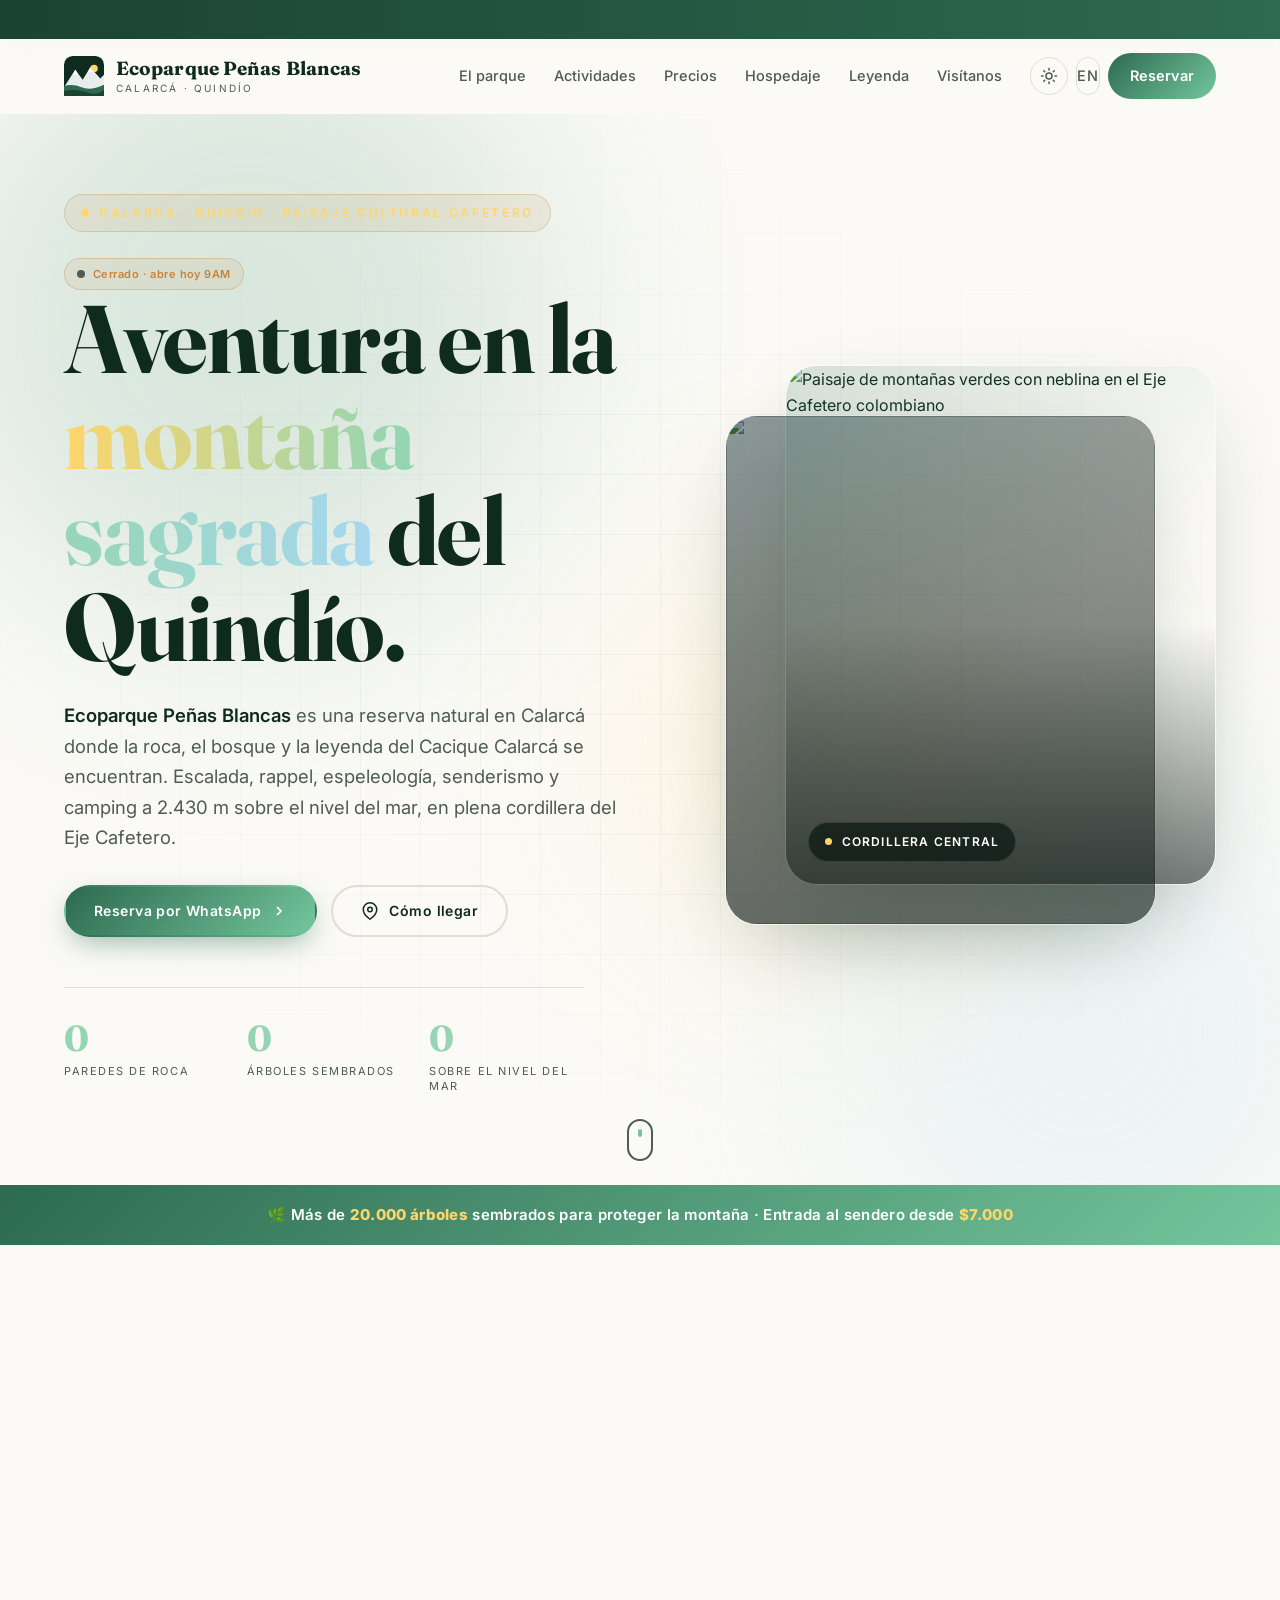
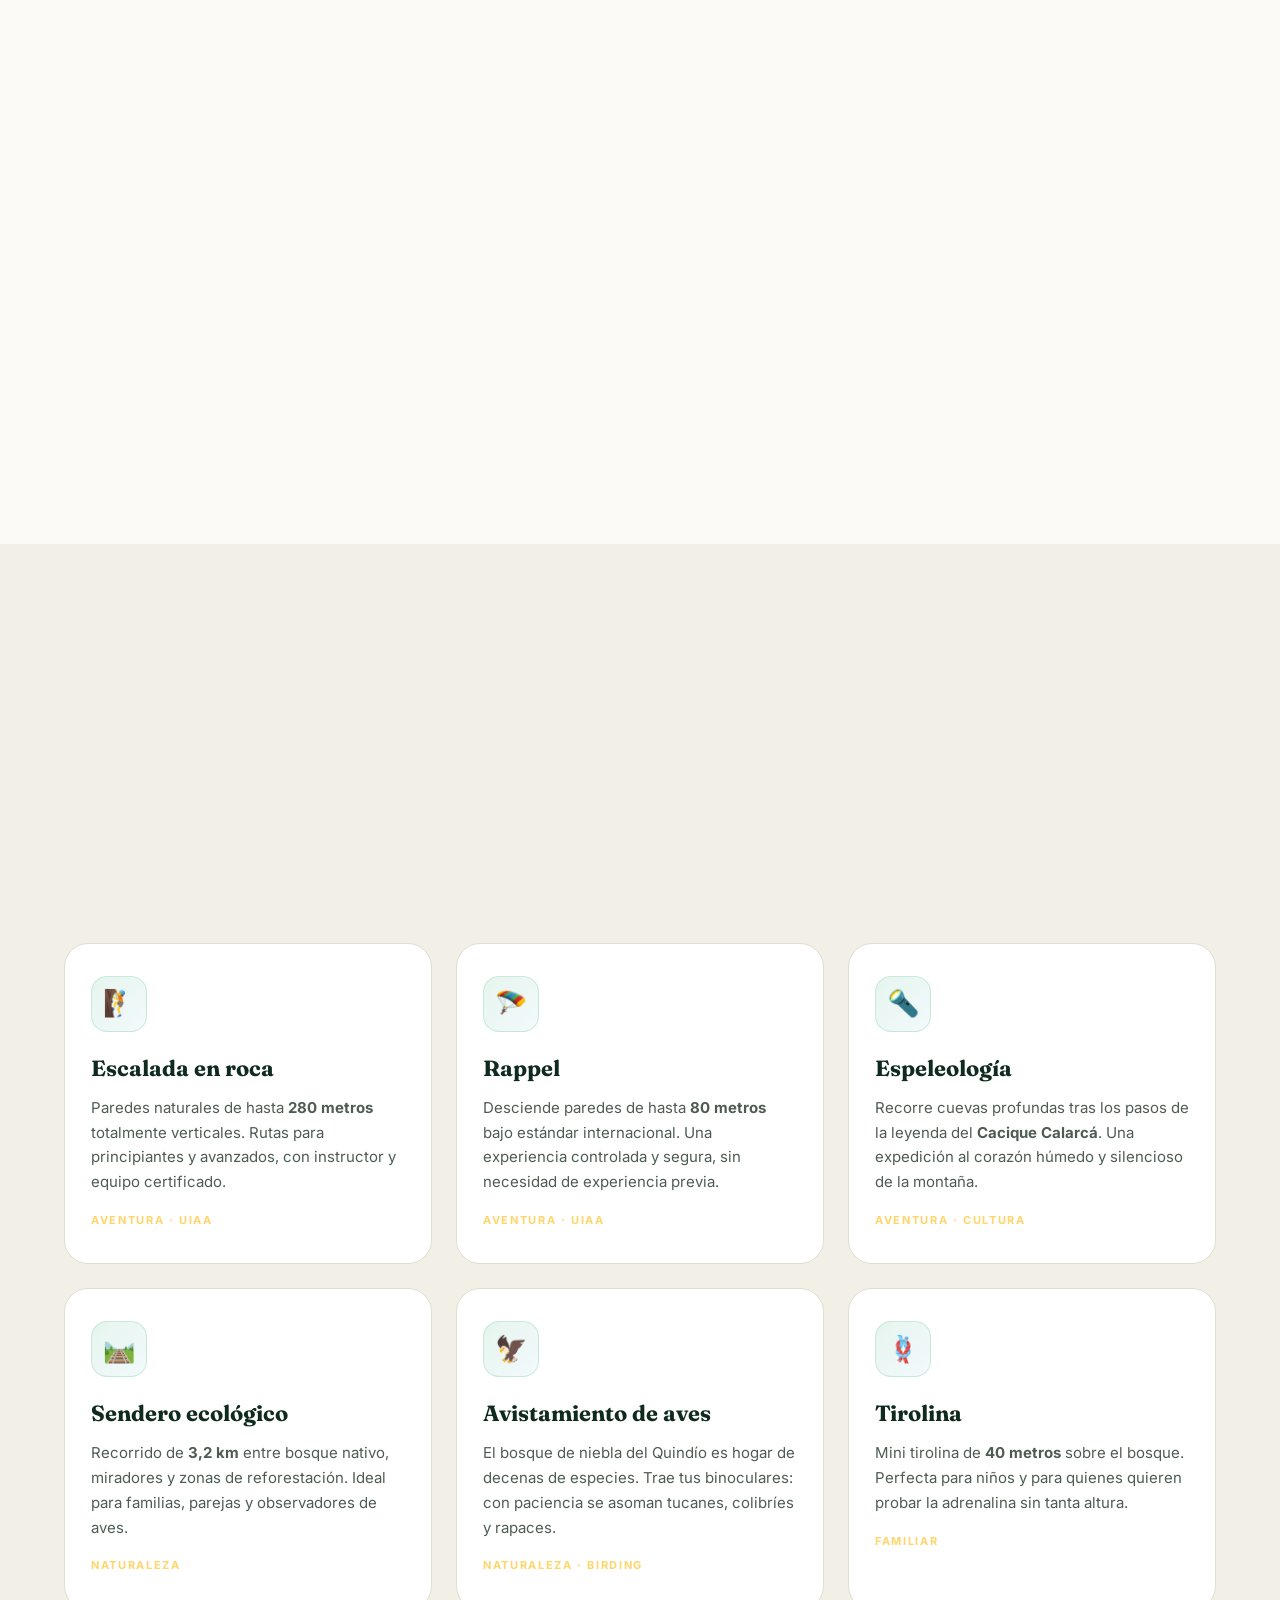
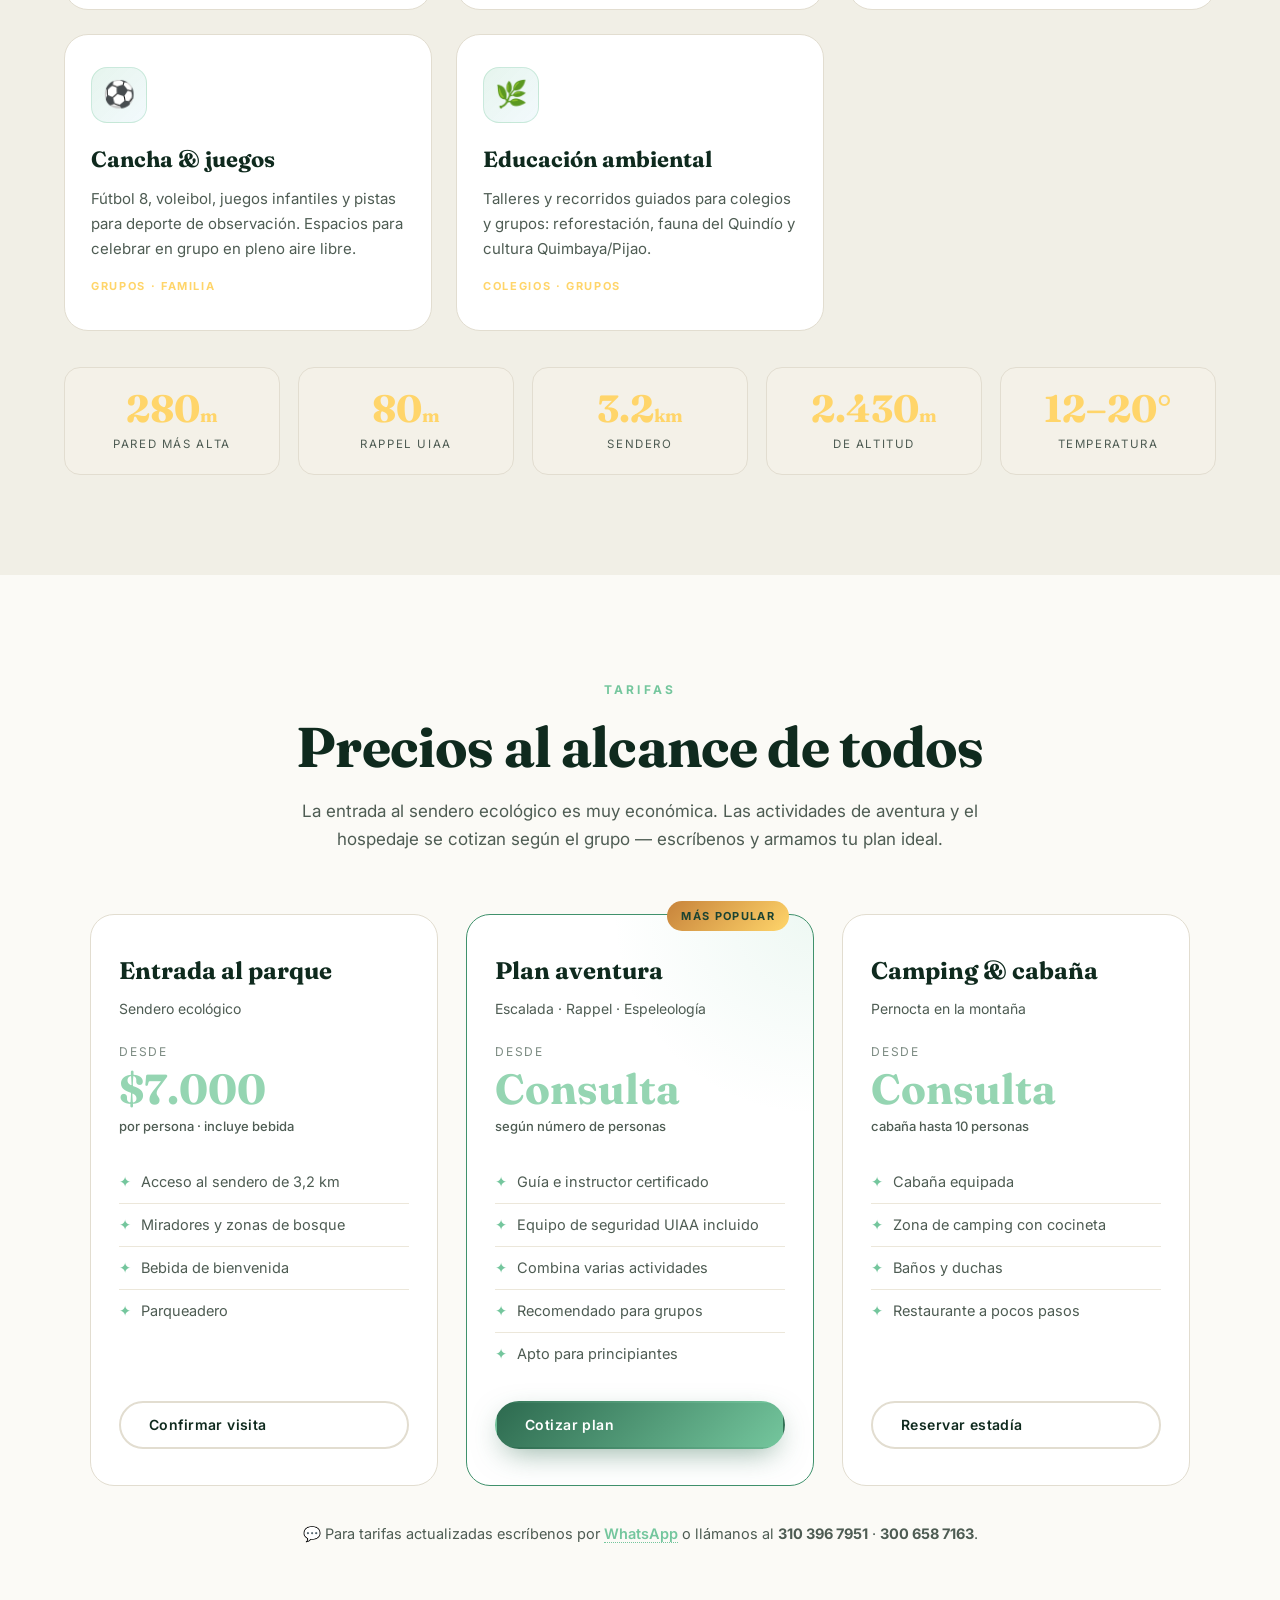
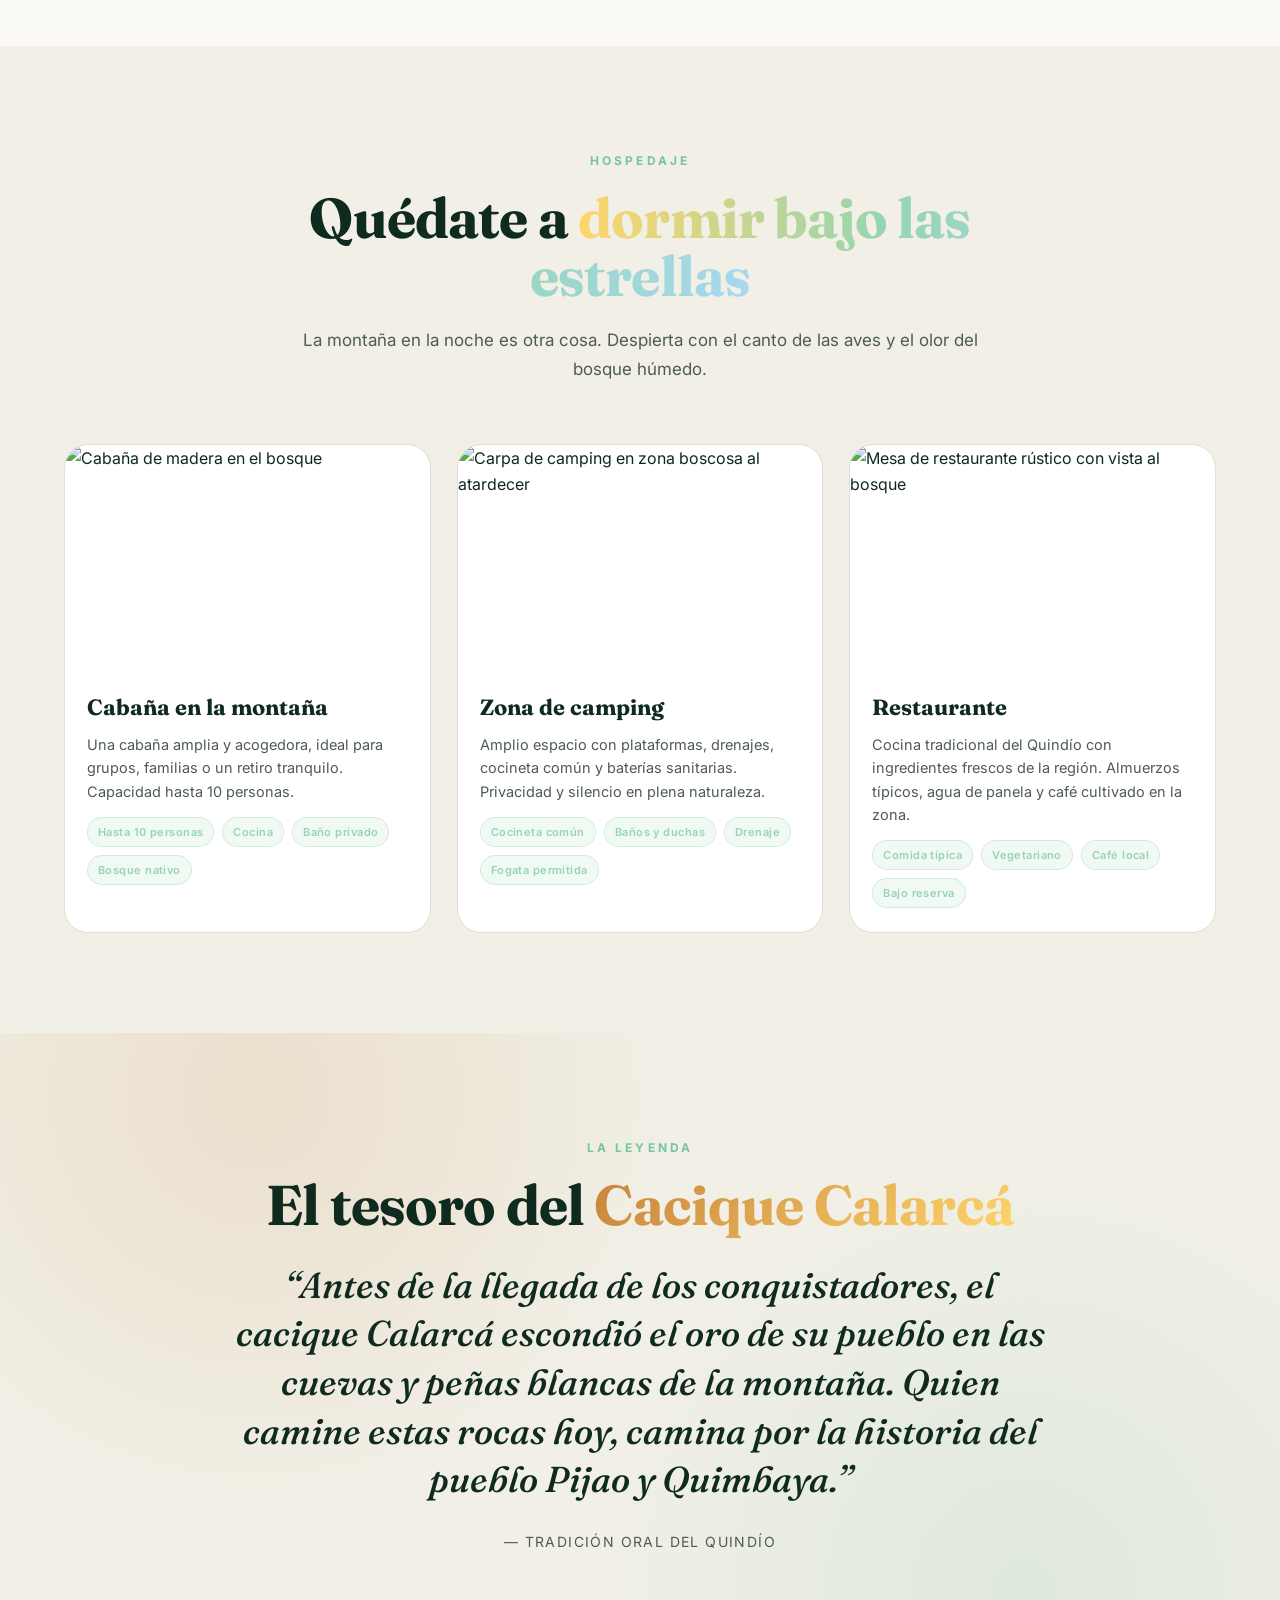
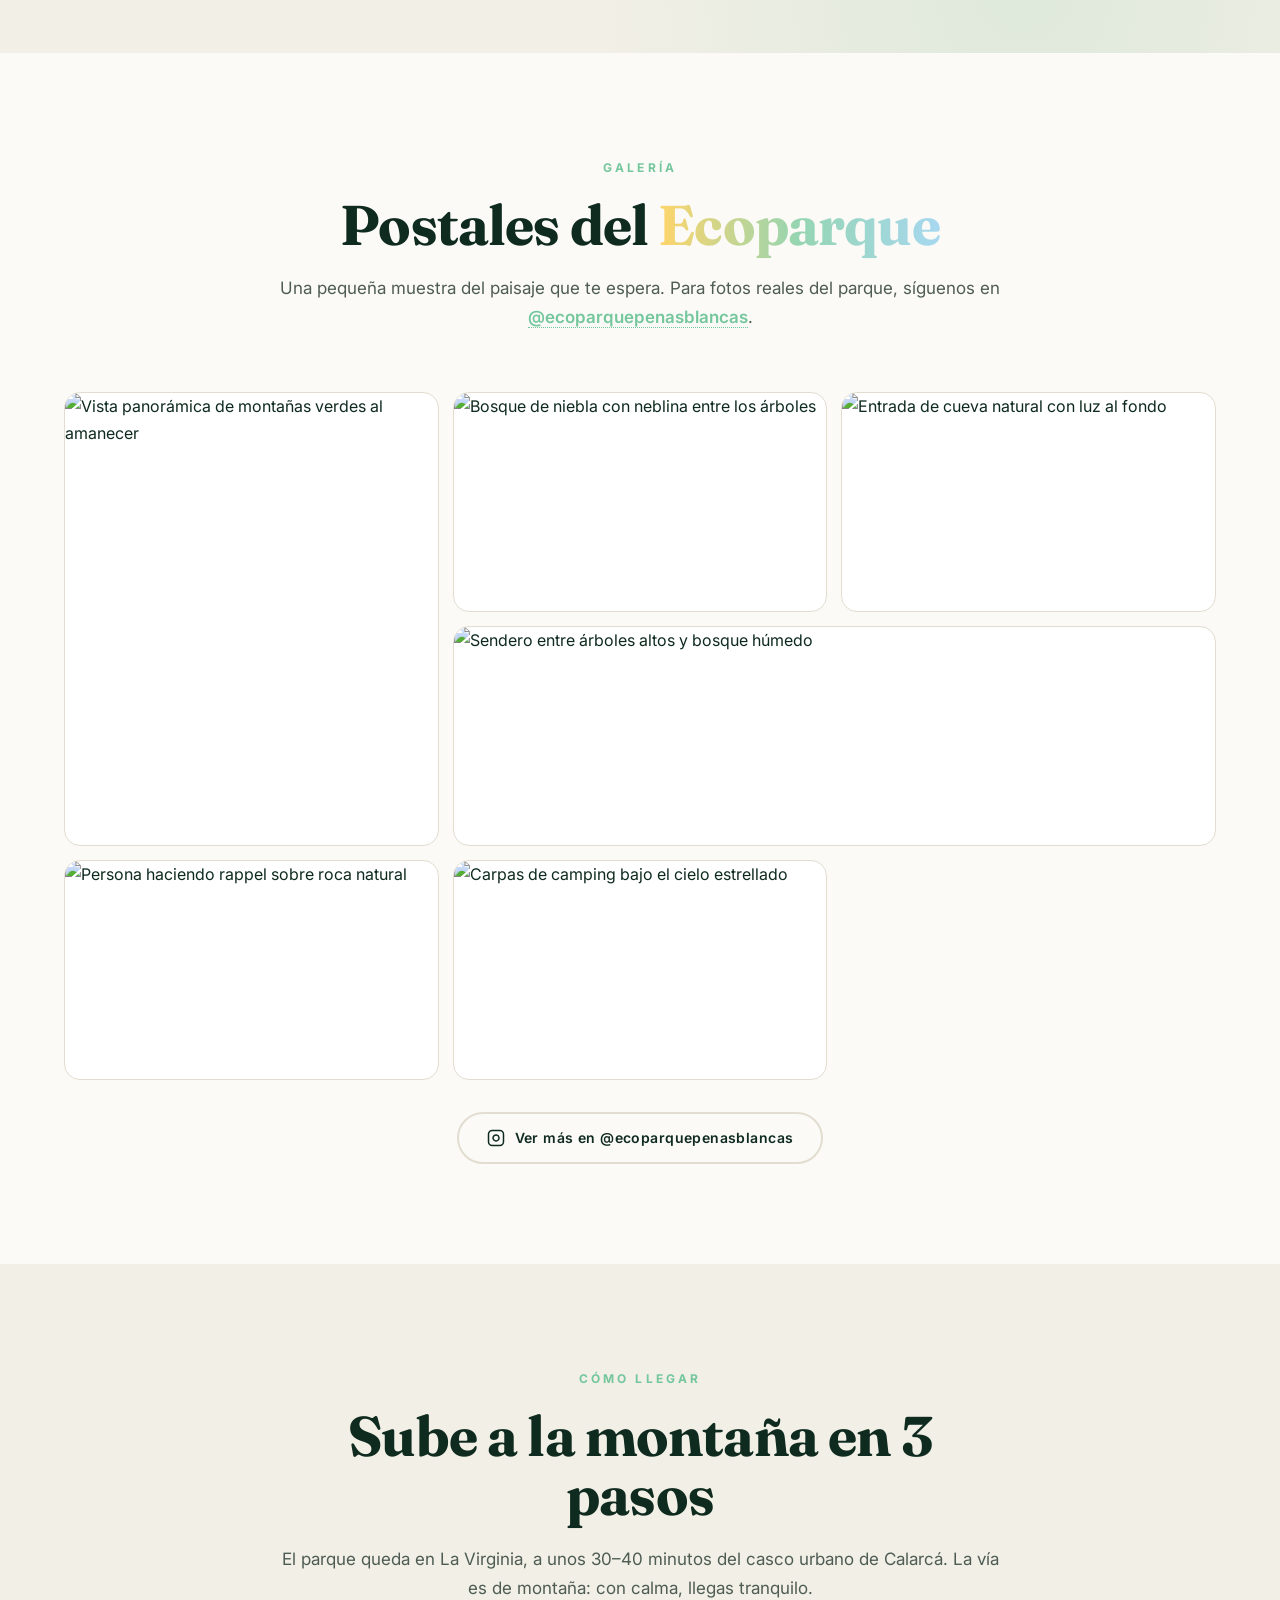
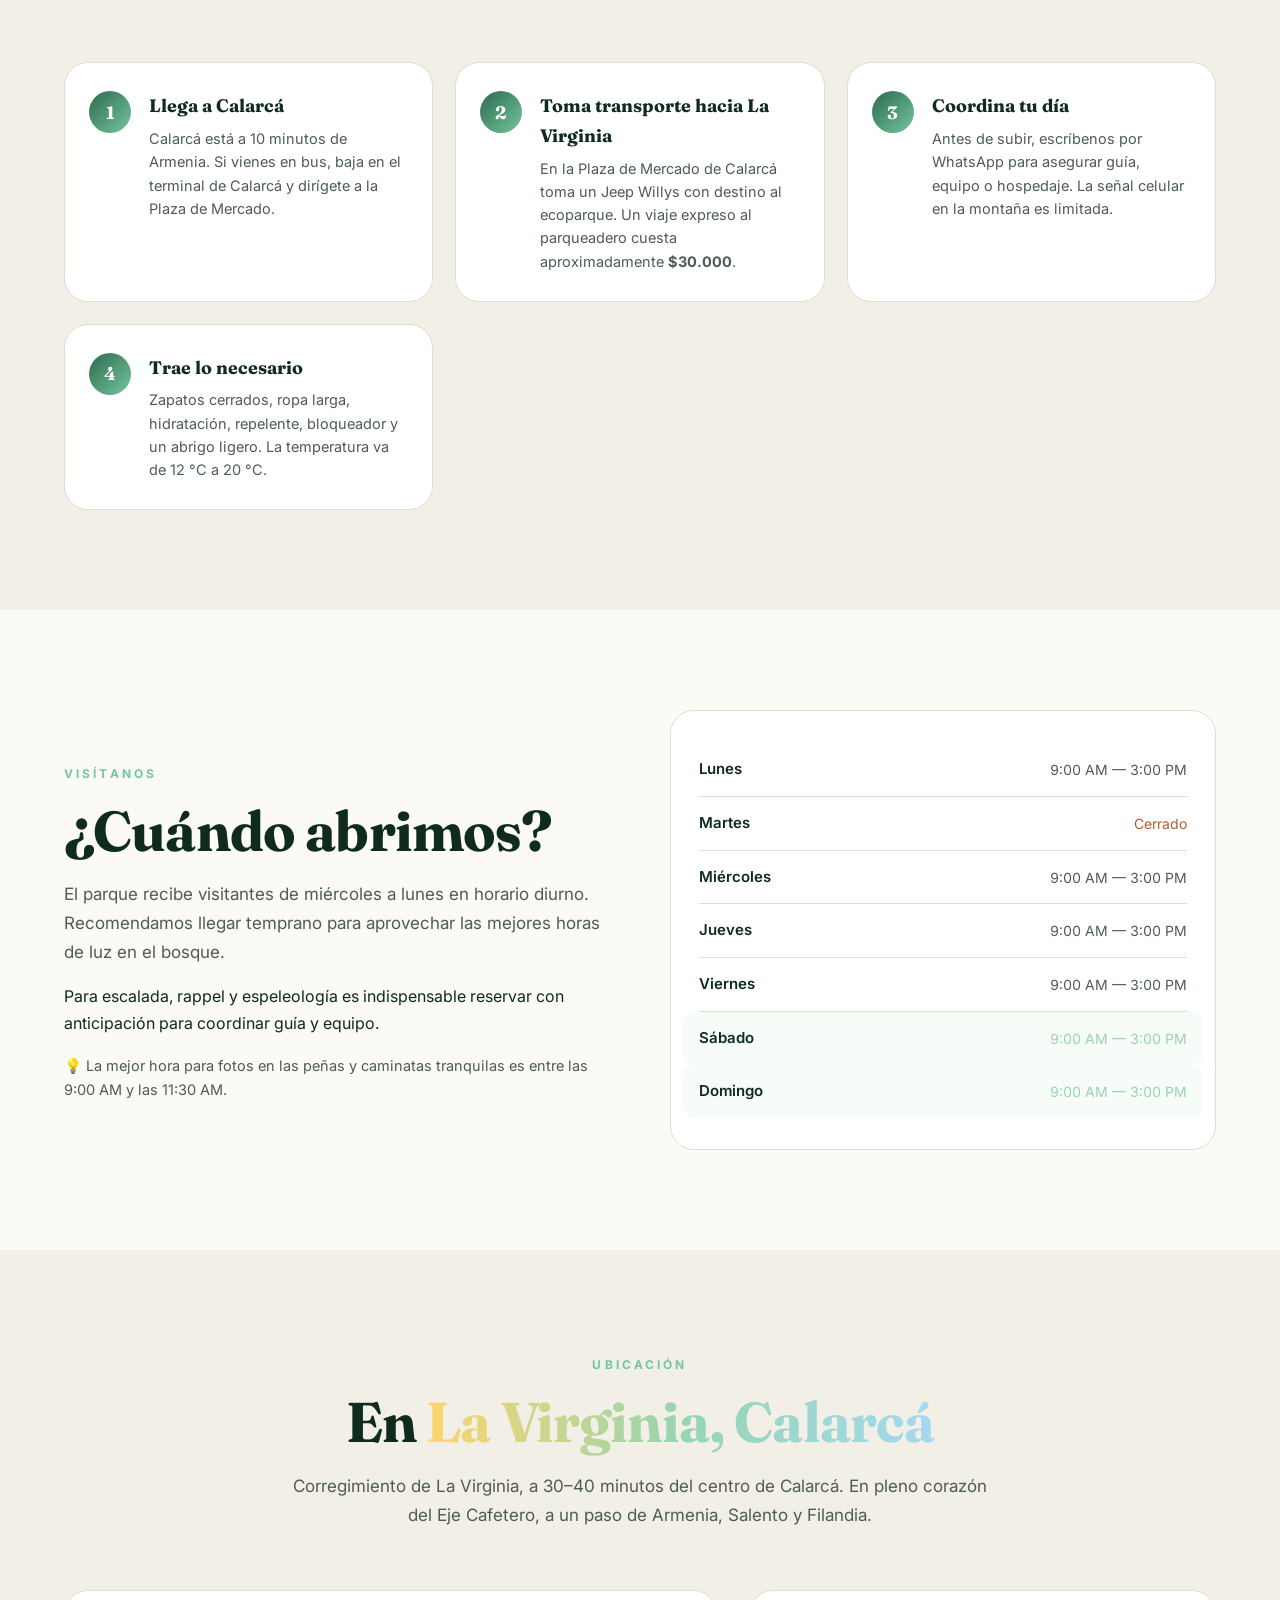
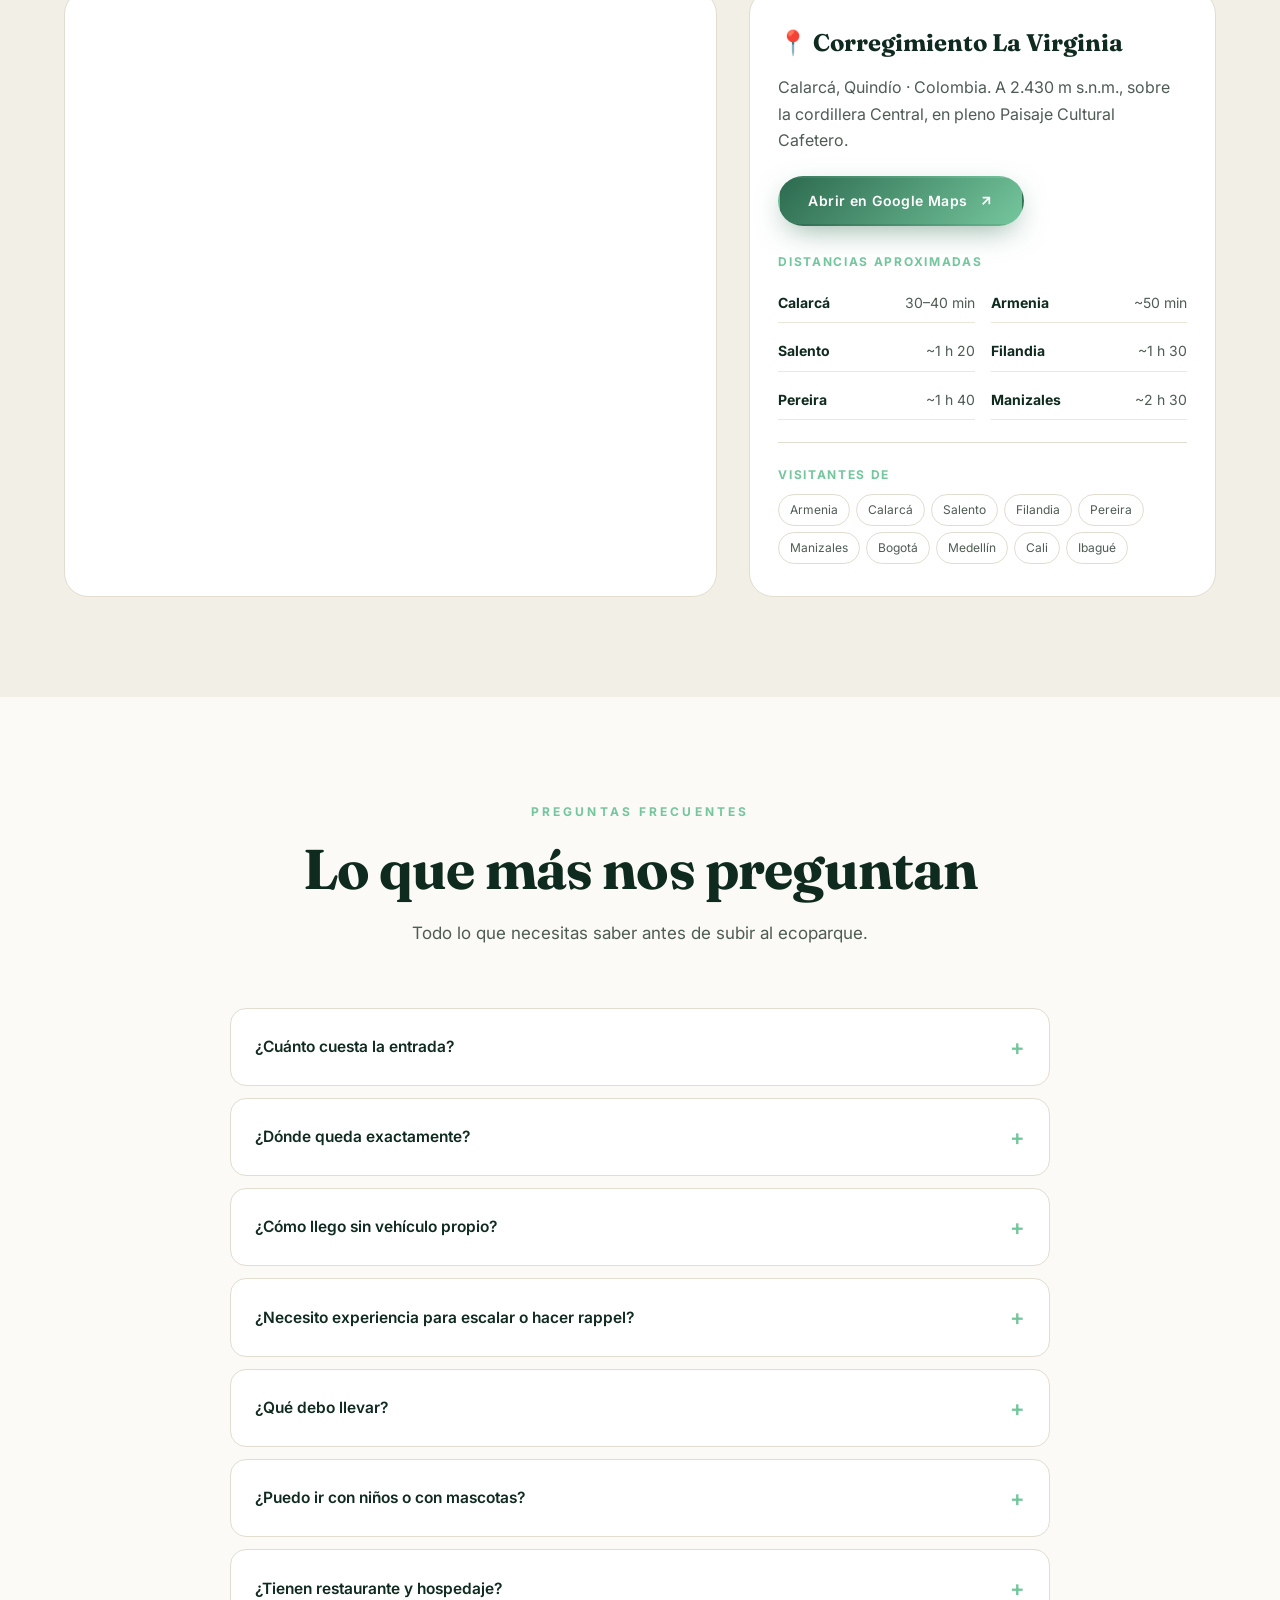
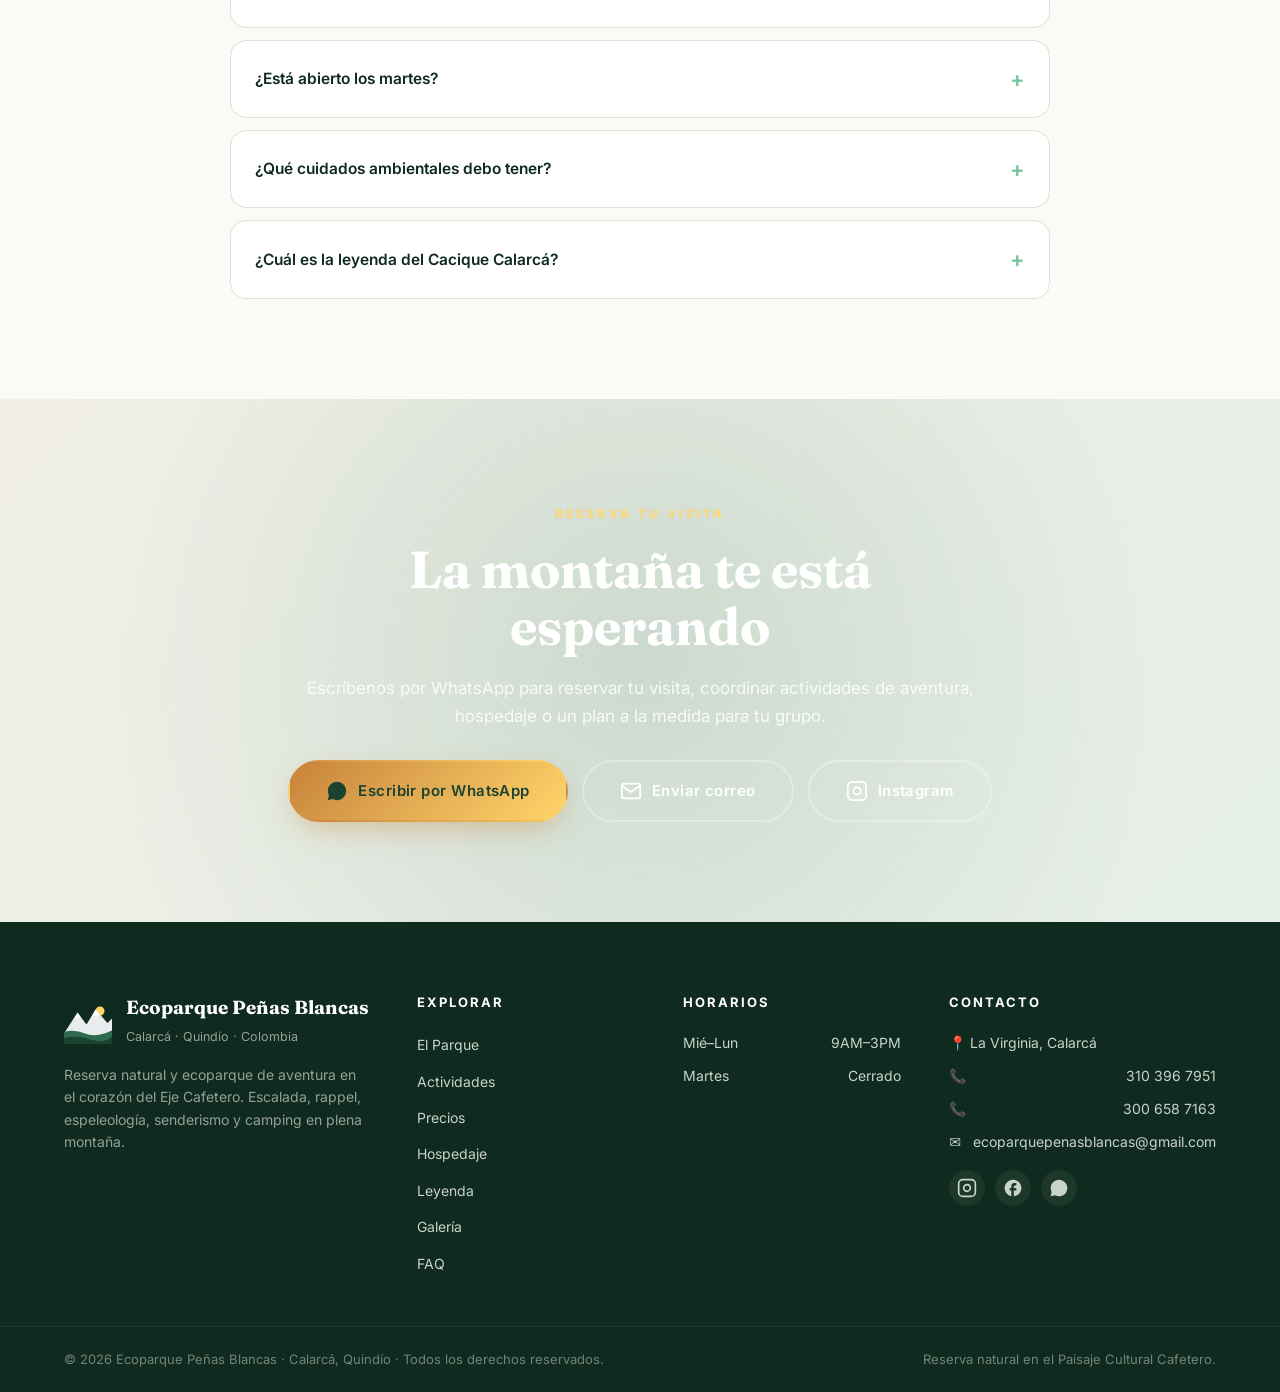
==== index.html @ fadc015d "feat: initial site for Ecoparque Peñas Blancas Bilingual one-page site (ES/EN) for the natural reser" ====
<!DOCTYPE html>
<html lang="es-CO">
<head>
    <meta charset="UTF-8">
    <meta http-equiv="X-UA-Compatible" content="IE=edge">
    <meta name="viewport" content="width=device-width, initial-scale=1.0, viewport-fit=cover">
    <meta name="theme-color" content="#0B1612" media="(prefers-color-scheme: dark)">
    <meta name="theme-color" content="#FBFAF6" media="(prefers-color-scheme: light)">
    <meta name="color-scheme" content="dark light">

    <script>
        (function(){
            try {
                var stored = localStorage.getItem('ecoparque-theme');
                var system = window.matchMedia && window.matchMedia('(prefers-color-scheme: light)').matches ? 'light' : 'dark';
                var theme = stored || system;
                if (theme === 'light') document.documentElement.setAttribute('data-theme', 'light');
            } catch(e) {}
        })();
    </script>

    <title>Ecoparque Peñas Blancas | Calarcá, Quindío · Escalada, Espeleología y Senderismo en el Eje Cafetero</title>
    <meta name="description" content="Ecoparque Peñas Blancas — reserva natural en Calarcá, Quindío. Escalada en roca, rappel certificado UIAA, espeleología, senderos ecológicos, tirolina y camping en pleno Paisaje Cultural Cafetero. Más de 20.000 árboles sembrados y la leyenda del Cacique Calarcá.">
    <meta name="keywords" content="Ecoparque Peñas Blancas, Peñas Blancas Calarcá, ecoparque Quindío, escalada Calarcá, rappel Quindío, espeleología Eje Cafetero, senderismo Calarcá, camping Quindío, La Virginia Calarcá, Cacique Calarcá leyenda, turismo de naturaleza Quindío, Paisaje Cultural Cafetero, qué hacer en Calarcá, qué hacer en el Quindío, aventura Eje Cafetero, ecoturismo Colombia, reserva natural Quindío, mirador Quindío, cuevas Calarcá, hospedaje cabaña Quindío, tirolina Calarcá">
    <meta name="author" content="Ecoparque Peñas Blancas">
    <meta name="robots" content="index, follow, max-image-preview:large">
    <meta name="geo.region" content="CO">
    <meta name="geo.region.secondary" content="CO-QUI">
    <meta name="geo.placename" content="Calarcá, Quindío, Colombia">
    <meta name="geo.position" content="4.4837;-75.5871">
    <meta name="ICBM" content="4.4837, -75.5871">
    <link rel="canonical" href="https://droko1982.github.io/ecoparque-penas-blancas/">

    <link rel="alternate" hreflang="es-CO" href="https://droko1982.github.io/ecoparque-penas-blancas/">
    <link rel="alternate" hreflang="es" href="https://droko1982.github.io/ecoparque-penas-blancas/">
    <link rel="alternate" hreflang="en" href="https://droko1982.github.io/ecoparque-penas-blancas/en/">
    <link rel="alternate" hreflang="x-default" href="https://droko1982.github.io/ecoparque-penas-blancas/">

    <meta property="og:type" content="website">
    <meta property="og:locale" content="es_CO">
    <meta property="og:url" content="https://droko1982.github.io/ecoparque-penas-blancas/">
    <meta property="og:title" content="Ecoparque Peñas Blancas | Calarcá, Quindío · Aventura y Naturaleza">
    <meta property="og:description" content="Escalada, rappel, espeleología, senderismo y camping en una reserva natural del Quindío. Paredes de 280 m, cuevas de la leyenda del Cacique Calarcá y vistas al Eje Cafetero.">
    <meta property="og:image" content="https://droko1982.github.io/ecoparque-penas-blancas/assets/og-image.svg">
    <meta property="og:image:width" content="1200">
    <meta property="og:image:height" content="630">
    <meta property="og:site_name" content="Ecoparque Peñas Blancas">

    <meta name="twitter:card" content="summary_large_image">
    <meta name="twitter:title" content="Ecoparque Peñas Blancas | Calarcá, Quindío">
    <meta name="twitter:description" content="Reserva natural en el Eje Cafetero. Escalada, espeleología, camping y la leyenda del Cacique Calarcá.">
    <meta name="twitter:image" content="https://droko1982.github.io/ecoparque-penas-blancas/assets/og-image.svg">

    <link rel="icon" type="image/svg+xml" href="assets/favicon.svg">
    <link rel="apple-touch-icon" href="assets/favicon.svg">
    <link rel="manifest" href="site.webmanifest">

    <link rel="preconnect" href="https://fonts.googleapis.com">
    <link rel="preconnect" href="https://fonts.gstatic.com" crossorigin>
    <link rel="dns-prefetch" href="https://www.google.com">
    <link rel="dns-prefetch" href="https://www.instagram.com">
    <link rel="preconnect" href="https://images.unsplash.com" crossorigin>
    <link rel="dns-prefetch" href="https://images.unsplash.com">
    <link rel="preload" as="style" href="https://fonts.googleapis.com/css2?family=Fraunces:opsz,wght@9..144,500;9..144,600;9..144,700;9..144,800&family=Inter:wght@300;400;500;600;700;800&display=swap">
    <link href="https://fonts.googleapis.com/css2?family=Fraunces:opsz,wght@9..144,500;9..144,600;9..144,700;9..144,800&family=Inter:wght@300;400;500;600;700;800&display=swap" rel="stylesheet">
    <link rel="preload" as="style" href="styles.css">
    <link rel="stylesheet" href="styles.css">

    <!-- JSON-LD: TouristAttraction / LocalBusiness -->
    <script type="application/ld+json">
    {
      "@context": "https://schema.org",
      "@type": ["TouristAttraction", "LocalBusiness"],
      "@id": "https://droko1982.github.io/ecoparque-penas-blancas/#organization",
      "name": "Ecoparque Peñas Blancas",
      "alternateName": ["Ecoparque Peñas Blancas Calarcá", "Peñas Blancas Quindío"],
      "description": "Reserva natural y ecoparque de aventura en Calarcá, Quindío, Colombia. Escalada en roca, rappel UIAA, espeleología, tirolina, senderos ecológicos, restaurante y camping en pleno Paisaje Cultural Cafetero.",
      "url": "https://droko1982.github.io/ecoparque-penas-blancas/",
      "image": "https://droko1982.github.io/ecoparque-penas-blancas/assets/og-image.svg",
      "logo": "https://droko1982.github.io/ecoparque-penas-blancas/assets/logo.svg",
      "telephone": ["+57 310 396 7951", "+57 300 658 7163"],
      "email": "ecoparquepenasblancas@gmail.com",
      "address": {
        "@type": "PostalAddress",
        "streetAddress": "Corregimiento La Virginia",
        "addressLocality": "Calarcá",
        "addressRegion": "Quindío",
        "addressCountry": "CO"
      },
      "geo": {
        "@type": "GeoCoordinates",
        "latitude": 4.4837,
        "longitude": -75.5871
      },
      "areaServed": [
        { "@type": "Country", "name": "Colombia" },
        { "@type": "AdministrativeArea", "name": "Quindío" },
        { "@type": "AdministrativeArea", "name": "Eje Cafetero" },
        { "@type": "City", "name": "Calarcá" },
        { "@type": "City", "name": "Armenia" },
        { "@type": "City", "name": "Salento" },
        { "@type": "City", "name": "Filandia" },
        { "@type": "City", "name": "Pereira" },
        { "@type": "City", "name": "Manizales" }
      ],
      "openingHoursSpecification": [
        {
          "@type": "OpeningHoursSpecification",
          "dayOfWeek": ["Wednesday","Thursday","Friday","Saturday","Sunday","Monday"],
          "opens": "09:00",
          "closes": "15:00"
        }
      ],
      "sameAs": [
        "https://www.instagram.com/ecoparquepenasblancas/",
        "https://www.facebook.com/ecoparquepenasblancascolombia/",
        "http://www.ecoparquepenasblancas.com/"
      ],
      "priceRange": "$",
      "amenityFeature": [
        { "@type": "LocationFeatureSpecification", "name": "Restaurante", "value": true },
        { "@type": "LocationFeatureSpecification", "name": "Cabaña para 10 personas", "value": true },
        { "@type": "LocationFeatureSpecification", "name": "Zona de camping", "value": true },
        { "@type": "LocationFeatureSpecification", "name": "Baños y duchas", "value": true },
        { "@type": "LocationFeatureSpecification", "name": "Equipo de seguridad UIAA", "value": true },
        { "@type": "LocationFeatureSpecification", "name": "Apto para niños con acompañante", "value": true }
      ],
      "makesOffer": [
        { "@type": "Offer", "name": "Entrada a sendero ecológico", "price": "7000", "priceCurrency": "COP" },
        { "@type": "Offer", "name": "Escalada en roca", "category": "Adventure" },
        { "@type": "Offer", "name": "Rappel", "category": "Adventure" },
        { "@type": "Offer", "name": "Espeleología", "category": "Adventure" },
        { "@type": "Offer", "name": "Tirolina", "category": "Adventure" },
        { "@type": "Offer", "name": "Camping", "category": "Accommodation" }
      ]
    }
    </script>

    <!-- JSON-LD: FAQPage -->
    <script type="application/ld+json">
    {
      "@context": "https://schema.org",
      "@type": "FAQPage",
      "mainEntity": [
        { "@type": "Question", "name": "¿Cuánto cuesta la entrada al Ecoparque Peñas Blancas?",
          "acceptedAnswer": { "@type": "Answer", "text": "La entrada al sendero ecológico tiene un valor desde $7.000 pesos por persona e incluye una bebida. Actividades de aventura como escalada, rappel, espeleología y tirolina tienen tarifas adicionales que confirmamos por WhatsApp." } },
        { "@type": "Question", "name": "¿Dónde queda el Ecoparque Peñas Blancas?",
          "acceptedAnswer": { "@type": "Answer", "text": "En el Corregimiento de La Virginia, municipio de Calarcá, Quindío. Se accede desde Calarcá en vehículo propio o en Jeep Willys desde la Plaza de Mercado (aprox. $30.000 por viaje expreso al parqueadero del parque)." } },
        { "@type": "Question", "name": "¿Qué actividades se pueden hacer?",
          "acceptedAnswer": { "@type": "Answer", "text": "Escalada en roca (paredes hasta 280 m), rappel sobre paredes de 80 m con estándar UIAA, espeleología en cuevas, tirolina de 40 m, sendero ecológico de 3,2 km, observación de aves, fútbol 8, voleibol y juegos infantiles." } },
        { "@type": "Question", "name": "¿Hay dónde dormir y comer?",
          "acceptedAnswer": { "@type": "Answer", "text": "Sí. Contamos con restaurante, una cabaña para hasta 10 personas y una amplia zona de camping con cocineta, baterías sanitarias y privacidad en plena naturaleza." } },
        { "@type": "Question", "name": "¿Necesito experiencia para escalar o hacer rappel?",
          "acceptedAnswer": { "@type": "Answer", "text": "No. Trabajamos con guías y todo el equipo cumple normas internacionales UIAA. Recibimos personas sin experiencia, familias y grupos. Las actividades de altura tienen restricciones por salud, peso y edad — se confirman con el guía." } },
        { "@type": "Question", "name": "¿Qué debo llevar?",
          "acceptedAnswer": { "@type": "Answer", "text": "Zapatos cerrados con buen agarre, ropa larga y cómoda, hidratación, repelente, bloqueador solar, una muda extra y abrigo ligero (la temperatura va de 12 a 20 °C). Si vas a acampar, trae carpa y sleeping." } },
        { "@type": "Question", "name": "¿Está abierto los martes?",
          "acceptedAnswer": { "@type": "Answer", "text": "Para visitas guiadas y actividades de aventura el horario habitual es de miércoles a lunes, 9:00 AM a 3:00 PM. Recomendamos confirmar disponibilidad por WhatsApp antes de subir." } },
        { "@type": "Question", "name": "¿Puedo ir con niños o con mascota?",
          "acceptedAnswer": { "@type": "Answer", "text": "Sí. Los niños deben venir acompañados de un adulto responsable y, para algunas actividades, con registro civil. Las mascotas son bienvenidas con correa y carnet de vacunas vigente." } },
        { "@type": "Question", "name": "¿Está lejos de Armenia o Salento?",
          "acceptedAnswer": { "@type": "Answer", "text": "Calarcá está a unos 10 minutos de Armenia y aproximadamente 40 minutos de Salento. El ecoparque está a 30–40 minutos del casco urbano de Calarcá, dependiendo del estado de la vía." } },
        { "@type": "Question", "name": "¿Qué es la leyenda del Cacique Calarcá?",
          "acceptedAnswer": { "@type": "Answer", "text": "Cuenta la tradición Quimbaya y Pijao que el Cacique Calarcá escondió un tesoro en las cuevas y peñas blancas de la montaña antes de la llegada de los conquistadores. Aún hoy, recorrer las cuevas es como entrar a esa historia ancestral." } }
      ]
    }
    </script>
</head>
<body>

<a href="#main" class="skip-link">Saltar al contenido</a>

<!-- ===== TOP TICKER ===== -->
<div class="ticker" aria-hidden="true">
    <div class="ticker__track">
        <span>🌿 Ecoparque Peñas Blancas · Calarcá, Quindío</span><span>·</span>
        <span>📞 310 396 7951 · 300 658 7163</span><span>·</span>
        <span>🏞️ Sendero ecológico desde $7.000</span><span>·</span>
        <span>🧗 Escalada · Rappel · Espeleología · Tirolina</span><span>·</span>
        <span>⛺ Camping · Cabaña · Restaurante</span><span>·</span>
        <span>📅 Mié–Lun 9AM–3PM</span><span>·</span>
        <span>📷 @ecoparquepenasblancas</span><span>·</span>
        <span>🌿 Ecoparque Peñas Blancas · Calarcá, Quindío</span><span>·</span>
        <span>🧗 Escalada · Rappel · Espeleología · Tirolina</span><span>·</span>
        <span>⛺ Camping · Cabaña · Restaurante</span><span>·</span>
    </div>
</div>

<!-- ===== NAV ===== -->
<header class="nav" id="nav" role="banner">
    <div class="container nav__inner">
        <a href="#inicio" class="nav__brand" aria-label="Ecoparque Peñas Blancas — Inicio">
            <span class="nav__logo" aria-hidden="true">
                <svg viewBox="0 0 64 64" width="40" height="40">
                    <rect width="64" height="64" rx="14" fill="#0F2A1E"/>
                    <circle cx="48" cy="20" r="6" fill="#FFD56A"/>
                    <path d="M0 50 L18 22 L30 38 L42 18 L58 36 L64 30 L64 64 L0 64 Z" fill="#E8ECEF"/>
                    <path d="M14 30 L18 22 L22 28 Z M38 26 L42 18 L46 26 Z" fill="#fff"/>
                    <path d="M0 64 L0 48 Q14 44 28 50 T64 46 L64 64 Z" fill="#2D6A4F"/>
                    <path d="M0 64 L0 56 Q18 52 36 58 T64 54 L64 64 Z" fill="#1B4332"/>
                </svg>
            </span>
            <span class="nav__brandtext">
                <strong>Ecoparque Peñas Blancas</strong>
                <small>Calarcá · Quindío</small>
            </span>
        </a>

        <button class="nav__toggle" id="navToggle" aria-label="Abrir menú" aria-expanded="false" aria-controls="navMenu">
            <span></span><span></span><span></span>
        </button>

        <nav class="nav__menu" id="navMenu" aria-label="Principal">
            <a href="#sobre">El parque</a>
            <a href="#actividades">Actividades</a>
            <a href="#precios">Precios</a>
            <a href="#hospedaje">Hospedaje</a>
            <a href="#leyenda">Leyenda</a>
            <a href="#visitanos">Visítanos</a>
            <div class="nav__tools">
                <span class="status-pill status-pill--nav" data-status-pill data-state="closed" aria-live="polite">
                    <span class="status-dot" aria-hidden="true"></span>
                    <span class="status-text">·</span>
                </span>
                <button class="icon-btn" id="themeToggle" aria-label="Cambiar tema" type="button">
                    <svg class="icon-moon" viewBox="0 0 24 24" fill="none" stroke="currentColor" stroke-width="2" stroke-linecap="round" stroke-linejoin="round"><path d="M21 12.79A9 9 0 1 1 11.21 3 7 7 0 0 0 21 12.79z"/></svg>
                    <svg class="icon-sun" viewBox="0 0 24 24" fill="none" stroke="currentColor" stroke-width="2" stroke-linecap="round" stroke-linejoin="round"><circle cx="12" cy="12" r="4"/><path d="M12 2v2M12 20v2M4.93 4.93l1.41 1.41M17.66 17.66l1.41 1.41M2 12h2M20 12h2M4.93 19.07l1.41-1.41M17.66 6.34l1.41-1.41"/></svg>
                </button>
                <a href="en/" class="lang-btn" aria-label="Switch to English" hreflang="en">EN</a>
                <a href="https://wa.me/573103967951" target="_blank" rel="noopener" class="nav__cta">Reservar</a>
            </div>
        </nav>
    </div>
</header>

<main id="main">

<!-- ===== HERO ===== -->
<section class="hero" id="inicio" aria-labelledby="hero-title">
    <div class="hero__bg" aria-hidden="true">
        <div class="hero__grid"></div>
        <div class="hero__glow hero__glow--1"></div>
        <div class="hero__glow hero__glow--2"></div>
        <div class="hero__glow hero__glow--3"></div>
    </div>

    <div class="container hero__inner">
        <div class="hero__content">
            <span class="hero__eyebrow">
                <span class="dot"></span>
                Calarcá · Quindío · Paisaje Cultural Cafetero
            </span>
            <span class="status-pill" data-status-pill data-state="closed" role="status" aria-live="polite">
                <span class="status-dot" aria-hidden="true"></span>
                <span class="status-text">·</span>
            </span>
            <h1 class="hero__title" id="hero-title">
                Aventura en la <span class="text-gradient">montaña sagrada</span> del Quindío.
            </h1>
            <p class="hero__subtitle">
                <strong>Ecoparque Peñas Blancas</strong> es una reserva natural en Calarcá donde la roca, el bosque y la leyenda del Cacique Calarcá se encuentran. Escalada, rappel, espeleología, senderismo y camping a 2.430 m sobre el nivel del mar, en plena cordillera del Eje Cafetero.
            </p>
            <div class="hero__cta">
                <a href="https://wa.me/573103967951" target="_blank" rel="noopener" class="btn btn--primary">
                    Reserva por WhatsApp
                    <svg width="16" height="16" viewBox="0 0 24 24" fill="none" stroke="currentColor" stroke-width="2.5"><polyline points="9 18 15 12 9 6"/></svg>
                </a>
                <a href="#visitanos" class="btn btn--ghost">
                    <svg width="18" height="18" viewBox="0 0 24 24" fill="none" stroke="currentColor" stroke-width="2"><path d="M21 10c0 7-9 13-9 13s-9-6-9-13a9 9 0 0 1 18 0z"/><circle cx="12" cy="10" r="3"/></svg>
                    Cómo llegar
                </a>
            </div>
            <div class="hero__stats">
                <div>
                    <strong data-counter="280" data-suffix="m">0</strong>
                    <span>Paredes de roca</span>
                </div>
                <div>
                    <strong data-counter="20000" data-suffix="+">0</strong>
                    <span>Árboles sembrados</span>
                </div>
                <div>
                    <strong data-counter="2430" data-suffix="m">0</strong>
                    <span>Sobre el nivel del mar</span>
                </div>
            </div>
        </div>

        <div class="hero__visual">
            <div class="hero__photo hero__photo--secondary" aria-hidden="true">
                <img src="https://images.unsplash.com/photo-1448375240586-882707db888b?w=600&q=80&auto=format&fit=crop"
                     alt=""
                     loading="eager"
                     decoding="async"
                     width="400" height="500">
            </div>
            <div class="hero__photo hero__photo--main">
                <img src="https://images.unsplash.com/photo-1464822759023-fed622ff2c3b?w=900&q=85&auto=format&fit=crop"
                     srcset="https://images.unsplash.com/photo-1464822759023-fed622ff2c3b?w=500&q=80&auto=format&fit=crop 500w,
                             https://images.unsplash.com/photo-1464822759023-fed622ff2c3b?w=900&q=85&auto=format&fit=crop 900w,
                             https://images.unsplash.com/photo-1464822759023-fed622ff2c3b?w=1300&q=85&auto=format&fit=crop 1300w"
                     sizes="(max-width: 720px) 90vw, 480px"
                     alt="Paisaje de montañas verdes con neblina en el Eje Cafetero colombiano"
                     loading="eager"
                     fetchpriority="high"
                     decoding="async"
                     width="900" height="1100">
                <span class="hero__photo-tag">
                    <span class="dot"></span>
                    Cordillera Central
                </span>
            </div>
        </div>
    </div>

    <a href="#sobre" class="hero__scroll" aria-label="Desplázate hacia abajo">
        <span></span>
    </a>
</section>

<!-- ===== HIGHLIGHT BANNER ===== -->
<div class="highlight-banner">
    🌿 Más de <strong>20.000 árboles</strong> sembrados para proteger la montaña · Entrada al sendero desde <strong>$7.000</strong>
</div>

<!-- ===== ABOUT ===== -->
<section class="section" id="sobre" aria-labelledby="sobre-title">
    <div class="container grid grid--2">
        <div class="section__visual">
            <div class="card-stack">
                <div class="card-stack__item card-stack__item--1">
                    <img src="https://images.unsplash.com/photo-1551632811-561732d1e306?w=500&q=80&auto=format&fit=crop"
                         alt="Bosque de niebla con vegetación tropical"
                         loading="lazy" decoding="async"
                         width="400" height="500">
                    <div class="card-stack__caption">
                        <p>Bosque</p>
                        <small>De niebla</small>
                    </div>
                </div>
                <div class="card-stack__item card-stack__item--2">
                    <img src="https://images.unsplash.com/photo-1517783999520-f068d7431a60?w=500&q=80&auto=format&fit=crop"
                         alt="Escalador en pared de roca natural"
                         loading="lazy" decoding="async"
                         width="400" height="500">
                    <div class="card-stack__caption">
                        <p>Roca</p>
                        <small>Paredes 280 m</small>
                    </div>
                </div>
                <div class="card-stack__item card-stack__item--3">
                    <img src="https://images.unsplash.com/photo-1465056836041-7f43ac27dcb5?w=500&q=80&auto=format&fit=crop"
                         alt="Vista panorámica desde la cima de una montaña"
                         loading="lazy" decoding="async"
                         width="400" height="500">
                    <div class="card-stack__caption">
                        <p>Cima</p>
                        <small>2.430 m s.n.m.</small>
                    </div>
                </div>
            </div>
        </div>
        <div class="section__text">
            <span class="section__eyebrow">El Ecoparque</span>
            <h2 class="section__title" id="sobre-title">
                Una reserva donde la montaña <span class="text-gradient">aún se cuida</span>
            </h2>
            <p class="section__lead">
                En el Corregimiento de La Virginia, sobre las cumbres de Calarcá, las <strong>peñas blancas</strong> se levantan como un balcón natural sobre el Quindío. El Ecoparque protege esa montaña ancestral, hogar de la leyenda del <strong>Cacique Calarcá</strong> y de las culturas Quimbaya y Pijao.
            </p>
            <p>
                Aquí la aventura va de la mano con la conservación: cada visita aporta al cuidado de un bosque donde ya hemos sembrado <strong>más de 20.000 árboles</strong>.
            </p>
            <ul class="feature-list">
                <li><span>✦</span> Senderos ecológicos de 3,2 km entre bosque nativo.</li>
                <li><span>✦</span> Paredes de roca de hasta 280 metros para escalada y rappel.</li>
                <li><span>✦</span> Cuevas con la leyenda del tesoro del Cacique Calarcá.</li>
                <li><span>✦</span> Equipo de seguridad bajo estándar internacional UIAA.</li>
            </ul>
        </div>
    </div>
</section>

<!-- ===== ACTIVITIES ===== -->
<section class="section section--dark" id="actividades" aria-labelledby="actividades-title">
    <div class="container">
        <div class="section__head">
            <span class="section__eyebrow">Qué hacer</span>
            <h2 class="section__title" id="actividades-title">Aventura para todos los niveles</h2>
            <p class="section__lead">Desde una caminata tranquila por el bosque hasta una jornada completa de escalada y rappel sobre paredes de 80 metros.</p>
        </div>
        <div class="activities">
            <article class="activity">
                <div class="activity__icon" aria-hidden="true">🧗</div>
                <h3>Escalada en roca</h3>
                <p>Paredes naturales de hasta <strong>280 metros</strong> totalmente verticales. Rutas para principiantes y avanzados, con instructor y equipo certificado.</p>
                <span class="activity__tag">Aventura · UIAA</span>
            </article>
            <article class="activity">
                <div class="activity__icon" aria-hidden="true">🪂</div>
                <h3>Rappel</h3>
                <p>Desciende paredes de hasta <strong>80 metros</strong> bajo estándar internacional. Una experiencia controlada y segura, sin necesidad de experiencia previa.</p>
                <span class="activity__tag">Aventura · UIAA</span>
            </article>
            <article class="activity">
                <div class="activity__icon" aria-hidden="true">🔦</div>
                <h3>Espeleología</h3>
                <p>Recorre cuevas profundas tras los pasos de la leyenda del <strong>Cacique Calarcá</strong>. Una expedición al corazón húmedo y silencioso de la montaña.</p>
                <span class="activity__tag">Aventura · Cultura</span>
            </article>
            <article class="activity">
                <div class="activity__icon" aria-hidden="true">🛤️</div>
                <h3>Sendero ecológico</h3>
                <p>Recorrido de <strong>3,2 km</strong> entre bosque nativo, miradores y zonas de reforestación. Ideal para familias, parejas y observadores de aves.</p>
                <span class="activity__tag">Naturaleza</span>
            </article>
            <article class="activity">
                <div class="activity__icon" aria-hidden="true">🦅</div>
                <h3>Avistamiento de aves</h3>
                <p>El bosque de niebla del Quindío es hogar de decenas de especies. Trae tus binoculares: con paciencia se asoman tucanes, colibríes y rapaces.</p>
                <span class="activity__tag">Naturaleza · Birding</span>
            </article>
            <article class="activity">
                <div class="activity__icon" aria-hidden="true">🪢</div>
                <h3>Tirolina</h3>
                <p>Mini tirolina de <strong>40 metros</strong> sobre el bosque. Perfecta para niños y para quienes quieren probar la adrenalina sin tanta altura.</p>
                <span class="activity__tag">Familiar</span>
            </article>
            <article class="activity">
                <div class="activity__icon" aria-hidden="true">⚽</div>
                <h3>Cancha & juegos</h3>
                <p>Fútbol 8, voleibol, juegos infantiles y pistas para deporte de observación. Espacios para celebrar en grupo en pleno aire libre.</p>
                <span class="activity__tag">Grupos · Familia</span>
            </article>
            <article class="activity">
                <div class="activity__icon" aria-hidden="true">🌿</div>
                <h3>Educación ambiental</h3>
                <p>Talleres y recorridos guiados para colegios y grupos: reforestación, fauna del Quindío y cultura Quimbaya/Pijao.</p>
                <span class="activity__tag">Colegios · Grupos</span>
            </article>
        </div>

        <div class="facts">
            <div class="fact"><strong>280<small style="font-size:18px;">m</small></strong><span>Pared más alta</span></div>
            <div class="fact"><strong>80<small style="font-size:18px;">m</small></strong><span>Rappel UIAA</span></div>
            <div class="fact"><strong>3.2<small style="font-size:18px;">km</small></strong><span>Sendero</span></div>
            <div class="fact"><strong>2.430<small style="font-size:18px;">m</small></strong><span>De altitud</span></div>
            <div class="fact"><strong>12–20°</strong><span>Temperatura</span></div>
        </div>
    </div>
</section>

<!-- ===== PRICES ===== -->
<section class="section" id="precios" aria-labelledby="precios-title">
    <div class="container">
        <div class="section__head">
            <span class="section__eyebrow">Tarifas</span>
            <h2 class="section__title" id="precios-title">Precios al alcance de todos</h2>
            <p class="section__lead">La entrada al sendero ecológico es muy económica. Las actividades de aventura y el hospedaje se cotizan según el grupo — escríbenos y armamos tu plan ideal.</p>
        </div>

        <div class="pricing">
            <article class="pricing__card">
                <header>
                    <h3>Entrada al parque</h3>
                    <p class="pricing__sub">Sendero ecológico</p>
                </header>
                <div class="pricing__price">
                    <span class="pricing__from">desde</span>
                    <strong>$7.000</strong>
                    <small>por persona · incluye bebida</small>
                </div>
                <ul>
                    <li>Acceso al sendero de 3,2 km</li>
                    <li>Miradores y zonas de bosque</li>
                    <li>Bebida de bienvenida</li>
                    <li>Parqueadero</li>
                </ul>
                <a href="https://wa.me/573103967951" target="_blank" rel="noopener" class="btn btn--ghost">Confirmar visita</a>
            </article>

            <article class="pricing__card pricing__card--featured">
                <span class="pricing__badge">Más popular</span>
                <header>
                    <h3>Plan aventura</h3>
                    <p class="pricing__sub">Escalada · Rappel · Espeleología</p>
                </header>
                <div class="pricing__price">
                    <span class="pricing__from">desde</span>
                    <strong>Consulta</strong>
                    <small>según número de personas</small>
                </div>
                <ul>
                    <li>Guía e instructor certificado</li>
                    <li>Equipo de seguridad UIAA incluido</li>
                    <li>Combina varias actividades</li>
                    <li>Recomendado para grupos</li>
                    <li>Apto para principiantes</li>
                </ul>
                <a href="https://wa.me/573103967951" target="_blank" rel="noopener" class="btn btn--primary">Cotizar plan</a>
            </article>

            <article class="pricing__card">
                <header>
                    <h3>Camping & cabaña</h3>
                    <p class="pricing__sub">Pernocta en la montaña</p>
                </header>
                <div class="pricing__price">
                    <span class="pricing__from">desde</span>
                    <strong>Consulta</strong>
                    <small>cabaña hasta 10 personas</small>
                </div>
                <ul>
                    <li>Cabaña equipada</li>
                    <li>Zona de camping con cocineta</li>
                    <li>Baños y duchas</li>
                    <li>Restaurante a pocos pasos</li>
                </ul>
                <a href="https://wa.me/573103967951" target="_blank" rel="noopener" class="btn btn--ghost">Reservar estadía</a>
            </article>
        </div>

        <p class="pricing__note">
            💬 Para tarifas actualizadas escríbenos por
            <a href="https://wa.me/573103967951" target="_blank" rel="noopener">WhatsApp</a>
            o llámanos al <strong>310 396 7951</strong> · <strong>300 658 7163</strong>.
        </p>
    </div>
</section>

<!-- ===== LODGING ===== -->
<section class="section section--dark" id="hospedaje" aria-labelledby="hospedaje-title">
    <div class="container">
        <div class="section__head">
            <span class="section__eyebrow">Hospedaje</span>
            <h2 class="section__title" id="hospedaje-title">
                Quédate a <span class="text-gradient">dormir bajo las estrellas</span>
            </h2>
            <p class="section__lead">La montaña en la noche es otra cosa. Despierta con el canto de las aves y el olor del bosque húmedo.</p>
        </div>

        <div class="stay-grid">
            <article class="stay">
                <div class="stay__img">
                    <img src="https://images.unsplash.com/photo-1587061949409-02df41d5e562?w=700&q=80&auto=format&fit=crop"
                         alt="Cabaña de madera en el bosque"
                         loading="lazy" decoding="async"
                         width="700" height="440">
                </div>
                <div class="stay__body">
                    <h3>Cabaña en la montaña</h3>
                    <p>Una cabaña amplia y acogedora, ideal para grupos, familias o un retiro tranquilo. Capacidad hasta 10 personas.</p>
                    <div class="stay__amenities">
                        <span>Hasta 10 personas</span>
                        <span>Cocina</span>
                        <span>Baño privado</span>
                        <span>Bosque nativo</span>
                    </div>
                </div>
            </article>

            <article class="stay">
                <div class="stay__img">
                    <img src="https://images.unsplash.com/photo-1504280390367-361c6d9f38f4?w=700&q=80&auto=format&fit=crop"
                         alt="Carpa de camping en zona boscosa al atardecer"
                         loading="lazy" decoding="async"
                         width="700" height="440">
                </div>
                <div class="stay__body">
                    <h3>Zona de camping</h3>
                    <p>Amplio espacio con plataformas, drenajes, cocineta común y baterías sanitarias. Privacidad y silencio en plena naturaleza.</p>
                    <div class="stay__amenities">
                        <span>Cocineta común</span>
                        <span>Baños y duchas</span>
                        <span>Drenaje</span>
                        <span>Fogata permitida</span>
                    </div>
                </div>
            </article>

            <article class="stay">
                <div class="stay__img">
                    <img src="https://images.unsplash.com/photo-1414235077428-338989a2e8c0?w=700&q=80&auto=format&fit=crop"
                         alt="Mesa de restaurante rústico con vista al bosque"
                         loading="lazy" decoding="async"
                         width="700" height="440">
                </div>
                <div class="stay__body">
                    <h3>Restaurante</h3>
                    <p>Cocina tradicional del Quindío con ingredientes frescos de la región. Almuerzos típicos, agua de panela y café cultivado en la zona.</p>
                    <div class="stay__amenities">
                        <span>Comida típica</span>
                        <span>Vegetariano</span>
                        <span>Café local</span>
                        <span>Bajo reserva</span>
                    </div>
                </div>
            </article>
        </div>
    </div>
</section>

<!-- ===== LEGEND ===== -->
<section class="legend" id="leyenda" aria-labelledby="leyenda-title">
    <div class="container">
        <div class="legend__inner">
            <span class="section__eyebrow">La leyenda</span>
            <h2 class="section__title" id="leyenda-title">
                El tesoro del <span class="text-warm">Cacique Calarcá</span>
            </h2>
            <blockquote class="legend__quote">
                “Antes de la llegada de los conquistadores, el cacique Calarcá escondió el oro de su pueblo en las cuevas y peñas blancas de la montaña. Quien camine estas rocas hoy, camina por la historia del pueblo Pijao y Quimbaya.”
            </blockquote>
            <p class="legend__attr">— Tradición oral del Quindío</p>
        </div>
    </div>
</section>

<!-- ===== GALLERY ===== -->
<section class="section" id="galeria" aria-labelledby="galeria-title">
    <div class="container">
        <div class="section__head">
            <span class="section__eyebrow">Galería</span>
            <h2 class="section__title" id="galeria-title">
                Postales del <span class="text-gradient">Ecoparque</span>
            </h2>
            <p class="section__lead">
                Una pequeña muestra del paisaje que te espera. Para fotos reales del parque, síguenos en
                <a href="https://www.instagram.com/ecoparquepenasblancas/" target="_blank" rel="noopener" style="color:var(--green-400);font-weight:600;border-bottom:1px dotted var(--green-400);">@ecoparquepenasblancas</a>.
            </p>
        </div>

        <div class="gallery">
            <a href="https://www.instagram.com/ecoparquepenasblancas/" target="_blank" rel="noopener" class="gallery__item gallery__item--lg" aria-label="Vista de la montaña · Instagram">
                <img src="https://images.unsplash.com/photo-1469474968028-56623f02e42e?w=900&q=80&auto=format&fit=crop"
                     alt="Vista panorámica de montañas verdes al amanecer"
                     loading="lazy" decoding="async"
                     width="900" height="1100">
                <span class="gallery__overlay">
                    <svg width="22" height="22" viewBox="0 0 24 24" fill="none" stroke="currentColor" stroke-width="2"><rect x="2" y="2" width="20" height="20" rx="5"/><path d="M16 11.37A4 4 0 1 1 12.63 8 4 4 0 0 1 16 11.37z"/><line x1="17.5" y1="6.5" x2="17.51" y2="6.5"/></svg>
                    @ecoparquepenasblancas
                </span>
            </a>

            <a href="https://www.instagram.com/ecoparquepenasblancas/" target="_blank" rel="noopener" class="gallery__item" aria-label="Bosque de niebla · Instagram">
                <img src="https://images.unsplash.com/photo-1448375240586-882707db888b?w=600&q=80&auto=format&fit=crop"
                     alt="Bosque de niebla con neblina entre los árboles"
                     loading="lazy" decoding="async"
                     width="600" height="600">
                <span class="gallery__overlay">
                    <svg width="22" height="22" viewBox="0 0 24 24" fill="none" stroke="currentColor" stroke-width="2"><rect x="2" y="2" width="20" height="20" rx="5"/><path d="M16 11.37A4 4 0 1 1 12.63 8 4 4 0 0 1 16 11.37z"/><line x1="17.5" y1="6.5" x2="17.51" y2="6.5"/></svg>
                    Ver más
                </span>
            </a>

            <a href="https://www.instagram.com/ecoparquepenasblancas/" target="_blank" rel="noopener" class="gallery__item" aria-label="Cueva natural · Instagram">
                <img src="https://images.unsplash.com/photo-1551434678-e076c223a692?w=600&q=80&auto=format&fit=crop"
                     alt="Entrada de cueva natural con luz al fondo"
                     loading="lazy" decoding="async"
                     width="600" height="600">
                <span class="gallery__overlay">
                    <svg width="22" height="22" viewBox="0 0 24 24" fill="none" stroke="currentColor" stroke-width="2"><rect x="2" y="2" width="20" height="20" rx="5"/><path d="M16 11.37A4 4 0 1 1 12.63 8 4 4 0 0 1 16 11.37z"/><line x1="17.5" y1="6.5" x2="17.51" y2="6.5"/></svg>
                    Ver más
                </span>
            </a>

            <a href="https://www.instagram.com/ecoparquepenasblancas/" target="_blank" rel="noopener" class="gallery__item gallery__item--wide" aria-label="Sendero entre el bosque · Instagram">
                <img src="https://images.unsplash.com/photo-1441974231531-c6227db76b6e?w=1100&q=80&auto=format&fit=crop"
                     alt="Sendero entre árboles altos y bosque húmedo"
                     loading="lazy" decoding="async"
                     width="1100" height="600">
                <span class="gallery__overlay">
                    <svg width="22" height="22" viewBox="0 0 24 24" fill="none" stroke="currentColor" stroke-width="2"><rect x="2" y="2" width="20" height="20" rx="5"/><path d="M16 11.37A4 4 0 1 1 12.63 8 4 4 0 0 1 16 11.37z"/><line x1="17.5" y1="6.5" x2="17.51" y2="6.5"/></svg>
                    Ver más
                </span>
            </a>

            <a href="https://www.instagram.com/ecoparquepenasblancas/" target="_blank" rel="noopener" class="gallery__item" aria-label="Rappel en pared · Instagram">
                <img src="https://images.unsplash.com/photo-1522163182402-834f871fd851?w=600&q=80&auto=format&fit=crop"
                     alt="Persona haciendo rappel sobre roca natural"
                     loading="lazy" decoding="async"
                     width="600" height="600">
                <span class="gallery__overlay">
                    <svg width="22" height="22" viewBox="0 0 24 24" fill="none" stroke="currentColor" stroke-width="2"><rect x="2" y="2" width="20" height="20" rx="5"/><path d="M16 11.37A4 4 0 1 1 12.63 8 4 4 0 0 1 16 11.37z"/><line x1="17.5" y1="6.5" x2="17.51" y2="6.5"/></svg>
                    Ver más
                </span>
            </a>

            <a href="https://www.instagram.com/ecoparquepenasblancas/" target="_blank" rel="noopener" class="gallery__item" aria-label="Camping al amanecer · Instagram">
                <img src="https://images.unsplash.com/photo-1504280390367-361c6d9f38f4?w=600&q=80&auto=format&fit=crop"
                     alt="Carpas de camping bajo el cielo estrellado"
                     loading="lazy" decoding="async"
                     width="600" height="600">
                <span class="gallery__overlay">
                    <svg width="22" height="22" viewBox="0 0 24 24" fill="none" stroke="currentColor" stroke-width="2"><rect x="2" y="2" width="20" height="20" rx="5"/><path d="M16 11.37A4 4 0 1 1 12.63 8 4 4 0 0 1 16 11.37z"/><line x1="17.5" y1="6.5" x2="17.51" y2="6.5"/></svg>
                    Ver más
                </span>
            </a>
        </div>

        <div class="gallery__cta">
            <a href="https://www.instagram.com/ecoparquepenasblancas/" target="_blank" rel="noopener" class="btn btn--ghost">
                <svg width="18" height="18" viewBox="0 0 24 24" fill="none" stroke="currentColor" stroke-width="2"><rect x="2" y="2" width="20" height="20" rx="5"/><path d="M16 11.37A4 4 0 1 1 12.63 8 4 4 0 0 1 16 11.37z"/><line x1="17.5" y1="6.5" x2="17.51" y2="6.5"/></svg>
                Ver más en @ecoparquepenasblancas
            </a>
        </div>
    </div>
</section>

<!-- ===== HOW TO GET HERE ===== -->
<section class="section section--dark" id="comollegar" aria-labelledby="comollegar-title">
    <div class="container">
        <div class="section__head">
            <span class="section__eyebrow">Cómo llegar</span>
            <h2 class="section__title" id="comollegar-title">Sube a la montaña en 3 pasos</h2>
            <p class="section__lead">El parque queda en La Virginia, a unos 30–40 minutos del casco urbano de Calarcá. La vía es de montaña: con calma, llegas tranquilo.</p>
        </div>

        <ol class="steps">
            <li class="step">
                <div class="step__num">1</div>
                <div>
                    <h3>Llega a Calarcá</h3>
                    <p>Calarcá está a 10 minutos de Armenia. Si vienes en bus, baja en el terminal de Calarcá y dirígete a la Plaza de Mercado.</p>
                </div>
            </li>
            <li class="step">
                <div class="step__num">2</div>
                <div>
                    <h3>Toma transporte hacia La Virginia</h3>
                    <p>En la Plaza de Mercado de Calarcá toma un Jeep Willys con destino al ecoparque. Un viaje expreso al parqueadero cuesta aproximadamente <strong>$30.000</strong>.</p>
                </div>
            </li>
            <li class="step">
                <div class="step__num">3</div>
                <div>
                    <h3>Coordina tu día</h3>
                    <p>Antes de subir, escríbenos por WhatsApp para asegurar guía, equipo o hospedaje. La señal celular en la montaña es limitada.</p>
                </div>
            </li>
            <li class="step">
                <div class="step__num">4</div>
                <div>
                    <h3>Trae lo necesario</h3>
                    <p>Zapatos cerrados, ropa larga, hidratación, repelente, bloqueador y un abrigo ligero. La temperatura va de 12 °C a 20 °C.</p>
                </div>
            </li>
        </ol>
    </div>
</section>

<!-- ===== SCHEDULE & LOCATION ===== -->
<section class="section" id="visitanos" aria-labelledby="visitanos-title">
    <div class="container grid grid--2">
        <div class="section__text">
            <span class="section__eyebrow">Visítanos</span>
            <h2 class="section__title" id="visitanos-title">¿Cuándo abrimos?</h2>
            <p class="section__lead">El parque recibe visitantes de miércoles a lunes en horario diurno. Recomendamos llegar temprano para aprovechar las mejores horas de luz en el bosque.</p>
            <p>Para escalada, rappel y espeleología es indispensable reservar con anticipación para coordinar guía y equipo.</p>
            <p style="margin-top:18px;color:var(--muted);font-size:14.5px;">💡 La mejor hora para fotos en las peñas y caminatas tranquilas es entre las 9:00 AM y las 11:30 AM.</p>
        </div>
        <div class="schedule">
            <div class="schedule__item"><span class="schedule__day">Lunes</span><span class="schedule__time">9:00 AM — 3:00 PM</span></div>
            <div class="schedule__item schedule__item--closed"><span class="schedule__day">Martes</span><span class="schedule__time">Cerrado</span></div>
            <div class="schedule__item"><span class="schedule__day">Miércoles</span><span class="schedule__time">9:00 AM — 3:00 PM</span></div>
            <div class="schedule__item"><span class="schedule__day">Jueves</span><span class="schedule__time">9:00 AM — 3:00 PM</span></div>
            <div class="schedule__item"><span class="schedule__day">Viernes</span><span class="schedule__time">9:00 AM — 3:00 PM</span></div>
            <div class="schedule__item schedule__item--highlight"><span class="schedule__day">Sábado</span><span class="schedule__time">9:00 AM — 3:00 PM</span></div>
            <div class="schedule__item schedule__item--highlight"><span class="schedule__day">Domingo</span><span class="schedule__time">9:00 AM — 3:00 PM</span></div>
        </div>
    </div>
</section>

<!-- ===== LOCATION MAP ===== -->
<section class="section section--dark" id="ubicacion" aria-labelledby="ubicacion-title">
    <div class="container">
        <div class="section__head">
            <span class="section__eyebrow">Ubicación</span>
            <h2 class="section__title" id="ubicacion-title">
                En <span class="text-gradient">La Virginia, Calarcá</span>
            </h2>
            <p class="section__lead">Corregimiento de La Virginia, a 30–40 minutos del centro de Calarcá. En pleno corazón del Eje Cafetero, a un paso de Armenia, Salento y Filandia.</p>
        </div>

        <div class="location">
            <div class="location__map">
                <iframe
                    src="https://www.google.com/maps?q=Ecoparque+Pe%C3%B1as+Blancas+Calarc%C3%A1+Quind%C3%ADo&output=embed"
                    width="100%"
                    height="500"
                    style="border:0"
                    allowfullscreen=""
                    loading="lazy"
                    referrerpolicy="no-referrer-when-downgrade"
                    title="Mapa de la ubicación del Ecoparque Peñas Blancas en Calarcá, Quindío"></iframe>
            </div>
            <div class="location__info">
                <h3>📍 Corregimiento La Virginia</h3>
                <p>Calarcá, Quindío · Colombia. A 2.430 m s.n.m., sobre la cordillera Central, en pleno Paisaje Cultural Cafetero.</p>

                <a href="https://www.google.com/maps/search/?api=1&query=Ecoparque+Pe%C3%B1as+Blancas+Calarc%C3%A1" target="_blank" rel="noopener" class="btn btn--primary">
                    Abrir en Google Maps
                    <svg width="16" height="16" viewBox="0 0 24 24" fill="none" stroke="currentColor" stroke-width="2.5"><path d="M7 17L17 7M7 7h10v10"/></svg>
                </a>

                <div class="distances">
                    <p class="distances__title">Distancias aproximadas</p>
                    <ul>
                        <li><strong>Calarcá</strong><span>30–40 min</span></li>
                        <li><strong>Armenia</strong><span>~50 min</span></li>
                        <li><strong>Salento</strong><span>~1 h 20</span></li>
                        <li><strong>Filandia</strong><span>~1 h 30</span></li>
                        <li><strong>Pereira</strong><span>~1 h 40</span></li>
                        <li><strong>Manizales</strong><span>~2 h 30</span></li>
                    </ul>
                </div>

                <div class="cities">
                    <p class="cities__title">Visitantes de</p>
                    <ul>
                        <li>Armenia</li><li>Calarcá</li><li>Salento</li>
                        <li>Filandia</li><li>Pereira</li><li>Manizales</li>
                        <li>Bogotá</li><li>Medellín</li><li>Cali</li>
                        <li>Ibagué</li>
                    </ul>
                </div>
            </div>
        </div>
    </div>
</section>

<!-- ===== FAQ ===== -->
<section class="section" id="faq" aria-labelledby="faq-title">
    <div class="container">
        <div class="section__head">
            <span class="section__eyebrow">Preguntas frecuentes</span>
            <h2 class="section__title" id="faq-title">Lo que más nos preguntan</h2>
            <p class="section__lead">Todo lo que necesitas saber antes de subir al ecoparque.</p>
        </div>

        <div class="faq">
            <details class="faq__item">
                <summary>¿Cuánto cuesta la entrada?</summary>
                <div class="faq__body">
                    <p>La entrada al sendero ecológico cuesta desde <strong>$7.000 por persona</strong> e incluye una bebida. Las actividades de aventura (escalada, rappel, espeleología, tirolina) y el hospedaje tienen tarifas adicionales que cotizamos por <a href="https://wa.me/573103967951" target="_blank" rel="noopener">WhatsApp</a>.</p>
                </div>
            </details>
            <details class="faq__item">
                <summary>¿Dónde queda exactamente?</summary>
                <div class="faq__body">
                    <p>En el Corregimiento de <strong>La Virginia</strong>, municipio de Calarcá, Quindío. Está a unos 30–40 minutos del casco urbano de Calarcá por vía de montaña.</p>
                </div>
            </details>
            <details class="faq__item">
                <summary>¿Cómo llego sin vehículo propio?</summary>
                <div class="faq__body">
                    <p>Toma un Jeep Willys en la <strong>Plaza de Mercado de Calarcá</strong> con destino al ecoparque. Un viaje expreso al parqueadero cuesta aproximadamente <strong>$30.000</strong>. También puedes coordinar transporte con nosotros.</p>
                </div>
            </details>
            <details class="faq__item">
                <summary>¿Necesito experiencia para escalar o hacer rappel?</summary>
                <div class="faq__body">
                    <p>No. Trabajamos con instructores y todo el equipo cumple norma <strong>UIAA</strong> internacional. Recibimos personas sin experiencia previa, familias y grupos. Hay restricciones de salud, peso y edad para algunas actividades — las confirmamos con el guía.</p>
                </div>
            </details>
            <details class="faq__item">
                <summary>¿Qué debo llevar?</summary>
                <div class="faq__body">
                    <p><strong>Zapatos cerrados</strong> con buen agarre, ropa larga y cómoda, hidratación, repelente, bloqueador solar, una muda extra y un abrigo ligero. La temperatura va de 12 °C a 20 °C. Si vas a acampar, trae carpa y sleeping.</p>
                </div>
            </details>
            <details class="faq__item">
                <summary>¿Puedo ir con niños o con mascotas?</summary>
                <div class="faq__body">
                    <p>Sí. Los niños deben venir acompañados de un adulto responsable; para algunas actividades pedimos registro civil. Las mascotas son bienvenidas con correa y carnet de vacunas vigente.</p>
                </div>
            </details>
            <details class="faq__item">
                <summary>¿Tienen restaurante y hospedaje?</summary>
                <div class="faq__body">
                    <p>Sí. Restaurante con comida típica del Quindío (bajo reserva), <strong>cabaña para hasta 10 personas</strong> y zona de camping con cocineta, baterías sanitarias y duchas.</p>
                </div>
            </details>
            <details class="faq__item">
                <summary>¿Está abierto los martes?</summary>
                <div class="faq__body">
                    <p>Para visitas guiadas y actividades de aventura el horario habitual es <strong>de miércoles a lunes, 9:00 AM a 3:00 PM</strong>. Recomendamos siempre confirmar disponibilidad por WhatsApp antes de subir.</p>
                </div>
            </details>
            <details class="faq__item">
                <summary>¿Qué cuidados ambientales debo tener?</summary>
                <div class="faq__body">
                    <p>El ecoparque es una reserva: <strong>no fumar, no consumir alcohol ni sustancias, no portar armas</strong> y empacar de regreso toda la basura que generes. Llevamos años sembrando bosque — ayúdanos a cuidarlo.</p>
                </div>
            </details>
            <details class="faq__item">
                <summary>¿Cuál es la leyenda del Cacique Calarcá?</summary>
                <div class="faq__body">
                    <p>Cuenta la tradición Quimbaya y Pijao que el <strong>Cacique Calarcá</strong> escondió un tesoro en las cuevas y peñas blancas de la montaña antes de la llegada de los conquistadores. Recorrer las cuevas hoy es como entrar a esa historia ancestral.</p>
                </div>
            </details>
        </div>
    </div>
</section>

<!-- ===== CTA ===== -->
<section class="section section--cta" id="contacto" aria-labelledby="cta-title">
    <div class="container">
        <div class="cta">
            <span class="section__eyebrow">Reserva tu visita</span>
            <h2 id="cta-title">La montaña te está esperando</h2>
            <p>Escríbenos por WhatsApp para reservar tu visita, coordinar actividades de aventura, hospedaje o un plan a la medida para tu grupo.</p>
            <div class="cta__actions">
                <a href="https://wa.me/573103967951" target="_blank" rel="noopener" class="btn btn--warm btn--lg">
                    <svg width="22" height="22" viewBox="0 0 24 24" fill="currentColor"><path d="M17.5 14.4c-.3-.1-1.8-.9-2-1-.3-.1-.5-.1-.7.1-.2.3-.8 1-1 1.2-.2.2-.4.2-.7.1-.3-.1-1.3-.5-2.4-1.5-.9-.8-1.5-1.8-1.7-2.1-.2-.3 0-.5.1-.6.1-.1.3-.4.5-.5.1-.2.2-.3.3-.5.1-.2 0-.4 0-.5-.1-.1-.7-1.6-.9-2.2-.2-.6-.5-.5-.7-.5h-.6c-.2 0-.5.1-.8.4-.3.3-1 1-1 2.5s1 2.9 1.2 3.1c.1.2 2 3 4.8 4.2.7.3 1.2.5 1.6.6.7.2 1.3.2 1.8.1.6-.1 1.8-.7 2-1.5.3-.7.3-1.4.2-1.5-.1-.1-.3-.2-.6-.3zM12 2C6.5 2 2 6.5 2 12c0 1.7.4 3.3 1.2 4.7L2 22l5.5-1.2c1.3.7 2.9 1.1 4.5 1.2 5.5 0 10-4.5 10-10S17.5 2 12 2z"/></svg>
                    Escribir por WhatsApp
                </a>
                <a href="mailto:ecoparquepenasblancas@gmail.com" class="btn btn--ghost btn--lg">
                    <svg width="22" height="22" viewBox="0 0 24 24" fill="none" stroke="currentColor" stroke-width="2"><path d="M4 4h16c1.1 0 2 .9 2 2v12c0 1.1-.9 2-2 2H4c-1.1 0-2-.9-2-2V6c0-1.1.9-2 2-2z"/><polyline points="22,6 12,13 2,6"/></svg>
                    Enviar correo
                </a>
                <a href="https://www.instagram.com/ecoparquepenasblancas/" target="_blank" rel="noopener" class="btn btn--ghost btn--lg">
                    <svg width="22" height="22" viewBox="0 0 24 24" fill="none" stroke="currentColor" stroke-width="2"><rect x="2" y="2" width="20" height="20" rx="5"/><path d="M16 11.37A4 4 0 1 1 12.63 8 4 4 0 0 1 16 11.37z"/><line x1="17.5" y1="6.5" x2="17.51" y2="6.5"/></svg>
                    Instagram
                </a>
            </div>
        </div>
    </div>
</section>

</main>

<!-- ===== FOOTER ===== -->
<footer class="footer" role="contentinfo">
    <div class="container footer__inner">
        <div class="footer__col footer__col--brand">
            <div class="footer__brand">
                <span class="nav__logo">
                    <svg viewBox="0 0 64 64" width="48" height="48">
                        <rect width="64" height="64" rx="14" fill="#0F2A1E"/>
                        <circle cx="48" cy="20" r="6" fill="#FFD56A"/>
                        <path d="M0 50 L18 22 L30 38 L42 18 L58 36 L64 30 L64 64 L0 64 Z" fill="#E8ECEF"/>
                        <path d="M14 30 L18 22 L22 28 Z M38 26 L42 18 L46 26 Z" fill="#fff"/>
                        <path d="M0 64 L0 48 Q14 44 28 50 T64 46 L64 64 Z" fill="#2D6A4F"/>
                        <path d="M0 64 L0 56 Q18 52 36 58 T64 54 L64 64 Z" fill="#1B4332"/>
                    </svg>
                </span>
                <div>
                    <strong>Ecoparque Peñas Blancas</strong>
                    <p>Calarcá · Quindío · Colombia</p>
                </div>
            </div>
            <p class="footer__about">Reserva natural y ecoparque de aventura en el corazón del Eje Cafetero. Escalada, rappel, espeleología, senderismo y camping en plena montaña.</p>
        </div>

        <div class="footer__col">
            <h4>Explorar</h4>
            <ul>
                <li><a href="#sobre">El Parque</a></li>
                <li><a href="#actividades">Actividades</a></li>
                <li><a href="#precios">Precios</a></li>
                <li><a href="#hospedaje">Hospedaje</a></li>
                <li><a href="#leyenda">Leyenda</a></li>
                <li><a href="#galeria">Galería</a></li>
                <li><a href="#faq">FAQ</a></li>
            </ul>
        </div>

        <div class="footer__col">
            <h4>Horarios</h4>
            <ul class="footer__schedule">
                <li><span>Mié–Lun</span><span>9AM–3PM</span></li>
                <li><span>Martes</span><span>Cerrado</span></li>
            </ul>
        </div>

        <div class="footer__col">
            <h4>Contacto</h4>
            <ul class="footer__contact">
                <li>📍 La Virginia, Calarcá</li>
                <li>📞 <a href="tel:+573103967951">310 396 7951</a></li>
                <li>📞 <a href="tel:+573006587163">300 658 7163</a></li>
                <li>✉️ <a href="mailto:ecoparquepenasblancas@gmail.com">ecoparquepenasblancas@gmail.com</a></li>
            </ul>
            <div class="footer__social">
                <a href="https://www.instagram.com/ecoparquepenasblancas/" target="_blank" rel="noopener" aria-label="Instagram">
                    <svg width="20" height="20" viewBox="0 0 24 24" fill="none" stroke="currentColor" stroke-width="2"><rect x="2" y="2" width="20" height="20" rx="5"/><path d="M16 11.37A4 4 0 1 1 12.63 8 4 4 0 0 1 16 11.37z"/><line x1="17.5" y1="6.5" x2="17.51" y2="6.5"/></svg>
                </a>
                <a href="https://www.facebook.com/ecoparquepenasblancascolombia/" target="_blank" rel="noopener" aria-label="Facebook">
                    <svg width="20" height="20" viewBox="0 0 24 24" fill="currentColor"><path d="M22 12c0-5.52-4.48-10-10-10S2 6.48 2 12c0 4.84 3.44 8.87 8 9.8V15H8v-3h2V9.5C10 7.57 11.57 6 13.5 6H16v3h-2c-.55 0-1 .45-1 1v2h3v3h-3v6.95c5.05-.5 9-4.76 9-9.95z"/></svg>
                </a>
                <a href="https://wa.me/573103967951" target="_blank" rel="noopener" aria-label="WhatsApp">
                    <svg width="20" height="20" viewBox="0 0 24 24" fill="currentColor"><path d="M17.5 14.4c-.3-.1-1.8-.9-2-1-.3-.1-.5-.1-.7.1-.2.3-.8 1-1 1.2-.2.2-.4.2-.7.1-.3-.1-1.3-.5-2.4-1.5-.9-.8-1.5-1.8-1.7-2.1-.2-.3 0-.5.1-.6.1-.1.3-.4.5-.5.1-.2.2-.3.3-.5.1-.2 0-.4 0-.5-.1-.1-.7-1.6-.9-2.2-.2-.6-.5-.5-.7-.5h-.6c-.2 0-.5.1-.8.4-.3.3-1 1-1 2.5s1 2.9 1.2 3.1c.1.2 2 3 4.8 4.2.7.3 1.2.5 1.6.6.7.2 1.3.2 1.8.1.6-.1 1.8-.7 2-1.5.3-.7.3-1.4.2-1.5-.1-.1-.3-.2-.6-.3zM12 2C6.5 2 2 6.5 2 12c0 1.7.4 3.3 1.2 4.7L2 22l5.5-1.2c1.3.7 2.9 1.1 4.5 1.2 5.5 0 10-4.5 10-10S17.5 2 12 2z"/></svg>
                </a>
            </div>
        </div>
    </div>

    <div class="footer__bottom">
        <div class="container">
            <p>© <span id="year"></span> Ecoparque Peñas Blancas · Calarcá, Quindío · Todos los derechos reservados.</p>
            <p class="footer__credit">Reserva natural en el Paisaje Cultural Cafetero.</p>
        </div>
    </div>
</footer>

<!-- Floating WhatsApp CTA -->
<a href="https://wa.me/573103967951" target="_blank" rel="noopener" class="float-cta" aria-label="Escríbenos por WhatsApp">
    <svg width="24" height="24" viewBox="0 0 24 24" fill="currentColor"><path d="M17.5 14.4c-.3-.1-1.8-.9-2-1-.3-.1-.5-.1-.7.1-.2.3-.8 1-1 1.2-.2.2-.4.2-.7.1-.3-.1-1.3-.5-2.4-1.5-.9-.8-1.5-1.8-1.7-2.1-.2-.3 0-.5.1-.6.1-.1.3-.4.5-.5.1-.2.2-.3.3-.5.1-.2 0-.4 0-.5-.1-.1-.7-1.6-.9-2.2-.2-.6-.5-.5-.7-.5h-.6c-.2 0-.5.1-.8.4-.3.3-1 1-1 2.5s1 2.9 1.2 3.1c.1.2 2 3 4.8 4.2.7.3 1.2.5 1.6.6.7.2 1.3.2 1.8.1.6-.1 1.8-.7 2-1.5.3-.7.3-1.4.2-1.5-.1-.1-.3-.2-.6-.3zM12 2C6.5 2 2 6.5 2 12c0 1.7.4 3.3 1.2 4.7L2 22l5.5-1.2c1.3.7 2.9 1.1 4.5 1.2 5.5 0 10-4.5 10-10S17.5 2 12 2z"/></svg>
    <span>WhatsApp</span>
</a>

<!-- Mobile sticky bottom bar -->
<div class="bottom-bar" id="bottomBar" aria-hidden="true">
    <a href="#actividades" class="bottom-bar__btn bottom-bar__btn--ghost">
        <svg width="18" height="18" viewBox="0 0 24 24" fill="none" stroke="currentColor" stroke-width="2"><path d="M2 22 L7 12 L12 18 L17 8 L22 22 Z"/></svg>
        Actividades
    </a>
    <a href="https://wa.me/573103967951" target="_blank" rel="noopener" class="bottom-bar__btn bottom-bar__btn--primary">
        <svg width="18" height="18" viewBox="0 0 24 24" fill="currentColor"><path d="M17.5 14.4c-.3-.1-1.8-.9-2-1-.3-.1-.5-.1-.7.1-.2.3-.8 1-1 1.2-.2.2-.4.2-.7.1-.3-.1-1.3-.5-2.4-1.5-.9-.8-1.5-1.8-1.7-2.1-.2-.3 0-.5.1-.6.1-.1.3-.4.5-.5.1-.2.2-.3.3-.5.1-.2 0-.4 0-.5-.1-.1-.7-1.6-.9-2.2-.2-.6-.5-.5-.7-.5h-.6c-.2 0-.5.1-.8.4-.3.3-1 1-1 2.5s1 2.9 1.2 3.1c.1.2 2 3 4.8 4.2.7.3 1.2.5 1.6.6.7.2 1.3.2 1.8.1.6-.1 1.8-.7 2-1.5.3-.7.3-1.4.2-1.5-.1-.1-.3-.2-.6-.3zM12 2C6.5 2 2 6.5 2 12c0 1.7.4 3.3 1.2 4.7L2 22l5.5-1.2c1.3.7 2.9 1.1 4.5 1.2 5.5 0 10-4.5 10-10S17.5 2 12 2z"/></svg>
        Reservar
    </a>
</div>

<script src="script.js" defer></script>
</body>
</html>
---- styles.css ----
/* ==========================================================
   Ecoparque Peñas Blancas — Stylesheet
   Calarcá · Quindío · Colombia
   ========================================================== */

:root {
    /* Brand */
    --green-900: #0F2A1E;
    --green-800: #14392A;
    --green-700: #1B4332;
    --green-600: #2D6A4F;
    --green-500: #40916C;
    --green-400: #74C69D;
    --green-300: #95D5B2;
    --leaf:      #B7E4C7;
    --ochre:     #C7833B;
    --terra:     #B65D2E;
    --sand:      #F4E4BC;
    --sun:       #FFD56A;
    --sky:       #A7D8F0;
    --stone:     #E8ECEF;
    --slate:     #4B5A66;

    --primary:   var(--green-600);
    --accent:    var(--sun);

    /* Layout */
    --max:        1200px;
    --radius-sm:  10px;
    --radius:     16px;
    --radius-lg:  24px;
    --radius-xl:  32px;

    /* Type */
    --font-display: 'Fraunces','Playfair Display', Georgia, serif;
    --font-body:    'Inter','Montserrat', system-ui, -apple-system, Segoe UI, Roboto, sans-serif;

    /* Motion */
    --ease:     cubic-bezier(.4, 0, .2, 1);
    --ease-out: cubic-bezier(.16, 1, .3, 1);

    /* === Theme: Dark (default) === */
    --bg:           #0B1612;
    --bg-soft:      #0F1E18;
    --bg-card:      #15281F;
    --bg-elev:      #1B3327;
    --line:         #1F3A2D;
    --line-soft:    #18301F;
    --text:         #F4F6F2;
    --muted:        #A8B5AC;
    --muted-2:      #7C8B82;

    --nav-bg:           rgba(11,22,18,.72);
    --nav-bg-scrolled:  rgba(11,22,18,.94);
    --nav-mobile-bg:    rgba(11,22,18,.98);
    --footer-bg:        #050D0A;
    --cta-bg:
        radial-gradient(900px circle at 50% 50%, rgba(45,106,79,.25), transparent 60%),
        linear-gradient(135deg, #0F2A1E, #1B4332);
    --grid-color:       rgba(255,255,255,.035);
    --eyebrow-bg:       rgba(255,213,106,.1);
    --eyebrow-border:   rgba(255,213,106,.28);
    --glow-opacity:     1;
    --img-filter:       saturate(1.05) brightness(.95);
    --img-filter-hover: saturate(1.18) brightness(1);
    --gradient:         linear-gradient(135deg, var(--green-600), var(--green-400));
    --gradient-2:       linear-gradient(90deg, var(--sun), var(--green-300), var(--sky));
    --gradient-warm:    linear-gradient(135deg, var(--ochre), var(--sun));
    --shadow-sm:        0 6px 22px -8px rgba(0,0,0,.5);
    --shadow:           0 20px 60px -10px rgba(0,0,0,.55);
    --shadow-lg:        0 30px 90px -20px rgba(0,0,0,.7);

    color-scheme: dark;
}

/* === Theme: Light === */
[data-theme="light"] {
    --bg:           #FBFAF6;
    --bg-soft:      #F1EFE6;
    --bg-card:      #FFFFFF;
    --bg-elev:      #F4F1E8;
    --line:         #E2DDD0;
    --line-soft:    #ECE7DA;
    --text:         #0F2A1E;
    --muted:        #4E5C53;
    --muted-2:      #7C8B82;

    --nav-bg:           rgba(251,250,246,.78);
    --nav-bg-scrolled:  rgba(251,250,246,.96);
    --nav-mobile-bg:    rgba(251,250,246,.98);
    --footer-bg:        #0F2A1E;
    --cta-bg:
        radial-gradient(900px circle at 50% 50%, rgba(45,106,79,.16), transparent 60%),
        linear-gradient(135deg, #F1EFE6, #E5EFE7);
    --grid-color:       rgba(15,42,30,.04);
    --eyebrow-bg:       rgba(199,131,59,.1);
    --eyebrow-border:   rgba(199,131,59,.28);
    --glow-opacity:     .55;
    --img-filter:       saturate(1.05) brightness(1);
    --img-filter-hover: saturate(1.15) brightness(1.04);
    --shadow-sm:        0 6px 22px -10px rgba(15,42,30,.14);
    --shadow:           0 20px 60px -16px rgba(15,42,30,.2);
    --shadow-lg:        0 30px 90px -28px rgba(15,42,30,.28);

    color-scheme: light;
}

@media (prefers-reduced-motion: reduce) {
    *,*::before,*::after {
        animation-duration: .01ms !important;
        animation-iteration-count: 1 !important;
        transition-duration: .01ms !important;
        scroll-behavior: auto !important;
    }
}

/* ===== Reset ===== */
*,*::before,*::after { box-sizing: border-box; }
* { margin: 0; padding: 0; }
html {
    scroll-behavior: smooth;
    -webkit-text-size-adjust: 100%;
    scroll-padding-top: 80px;
}
body {
    font-family: var(--font-body);
    background: var(--bg);
    color: var(--text);
    line-height: 1.65;
    overflow-x: hidden;
    -webkit-font-smoothing: antialiased;
    -moz-osx-font-smoothing: grayscale;
    text-rendering: optimizeLegibility;
    transition: background-color .3s var(--ease), color .3s var(--ease);
}
img, svg, video { display: block; max-width: 100%; height: auto; }
a { color: inherit; text-decoration: none; transition: color .2s var(--ease); }
ul, ol { list-style: none; }
button { font: inherit; cursor: pointer; border: 0; background: none; color: inherit; }
summary { cursor: pointer; }
summary::-webkit-details-marker { display: none; }

:focus-visible {
    outline: 3px solid var(--green-500);
    outline-offset: 3px;
    border-radius: 6px;
}
::selection { background: var(--green-600); color: #fff; }

.skip-link {
    position: absolute;
    top: -100px;
    left: 16px;
    background: var(--green-600);
    color: #fff;
    padding: 12px 20px;
    z-index: 999;
    border-radius: 8px;
    font-weight: 700;
    transition: top .25s var(--ease);
}
.skip-link:focus { top: 16px; }

.container {
    max-width: var(--max);
    margin: 0 auto;
    padding: 0 24px;
}

.text-gradient {
    background: var(--gradient-2);
    -webkit-background-clip: text;
    background-clip: text;
    color: transparent;
}
.text-warm {
    background: var(--gradient-warm);
    -webkit-background-clip: text;
    background-clip: text;
    color: transparent;
}

/* ===== Buttons ===== */
.btn {
    display: inline-flex;
    align-items: center;
    gap: 10px;
    padding: 15px 28px;
    border-radius: 999px;
    font-weight: 600;
    font-size: 14px;
    letter-spacing: .03em;
    transition: transform .2s var(--ease), box-shadow .25s var(--ease), background .25s var(--ease), color .2s var(--ease), border-color .25s var(--ease);
    white-space: nowrap;
    line-height: 1;
    border: 2px solid transparent;
    cursor: pointer;
}
.btn--primary {
    background: var(--gradient);
    color: #fff;
    box-shadow: 0 10px 30px -8px rgba(45,106,79,.55);
}
.btn--primary:hover,
.btn--primary:focus-visible {
    transform: translateY(-2px);
    box-shadow: 0 16px 44px -8px rgba(45,106,79,.7);
}
.btn--warm {
    background: var(--gradient-warm);
    color: #1B4332;
    box-shadow: 0 10px 30px -8px rgba(199,131,59,.5);
}
.btn--warm:hover,
.btn--warm:focus-visible {
    transform: translateY(-2px);
    box-shadow: 0 16px 44px -8px rgba(199,131,59,.7);
}
.btn--ghost {
    background: transparent;
    color: var(--text);
    border-color: var(--line);
}
.btn--ghost:hover,
.btn--ghost:focus-visible {
    border-color: var(--green-500);
    color: var(--green-500);
    transform: translateY(-2px);
}
.btn--lg { padding: 18px 36px; font-size: 15px; }

/* ===== Ticker ===== */
.ticker {
    background: linear-gradient(90deg, var(--green-700), var(--green-600));
    color: #fff;
    overflow: hidden;
    position: relative;
    z-index: 99;
    padding: 9px 0;
    font-size: 13px;
    font-weight: 500;
    letter-spacing: .03em;
}
.ticker__track {
    display: inline-flex;
    gap: 18px;
    white-space: nowrap;
    animation: ticker 45s linear infinite;
    padding-left: 100%;
}
.ticker__track > span { flex: 0 0 auto; }
@keyframes ticker {
    from { transform: translateX(0); }
    to   { transform: translateX(-100%); }
}

/* ===== NAV ===== */
.nav {
    position: sticky;
    top: 0;
    z-index: 100;
    backdrop-filter: blur(16px) saturate(180%);
    -webkit-backdrop-filter: blur(16px) saturate(180%);
    background: var(--nav-bg);
    border-bottom: 1px solid transparent;
    transition: background .3s var(--ease), border-color .3s var(--ease);
}
.nav.scrolled {
    background: var(--nav-bg-scrolled);
    border-bottom-color: var(--line);
}
.nav__inner {
    display: flex;
    align-items: center;
    justify-content: space-between;
    padding: 14px 24px;
    gap: 24px;
}
.nav__brand {
    display: flex;
    align-items: center;
    gap: 12px;
    flex-shrink: 0;
}
.nav__logo svg { transition: transform .4s var(--ease-out); }
.nav__brand:hover .nav__logo svg { transform: rotate(-4deg) scale(1.05); }

.nav__brandtext { display: flex; flex-direction: column; line-height: 1.05; }
.nav__brandtext strong {
    font-family: var(--font-display);
    font-size: 19px;
    letter-spacing: .005em;
    font-weight: 700;
}
.nav__brandtext small {
    font-size: 10px;
    letter-spacing: .22em;
    color: var(--muted);
    margin-top: 4px;
    text-transform: uppercase;
}
.nav__menu {
    display: flex;
    align-items: center;
    gap: 28px;
}
.nav__menu a {
    font-size: 14.5px;
    font-weight: 500;
    color: var(--muted);
    position: relative;
    padding: 6px 0;
    white-space: nowrap;
}
.nav__menu a:not(.nav__cta)::after {
    content: '';
    position: absolute;
    left: 0; right: 0; bottom: 0;
    height: 2px;
    background: var(--green-500);
    transform: scaleX(0);
    transform-origin: right;
    transition: transform .3s var(--ease);
}
.nav__menu a:not(.nav__cta):hover { color: var(--text); }
.nav__menu a:not(.nav__cta):hover::after {
    transform: scaleX(1);
    transform-origin: left;
}
.nav__cta {
    background: var(--gradient);
    color: #fff !important;
    padding: 11px 22px !important;
    border-radius: 999px;
    font-weight: 600 !important;
}
.nav__cta:hover { transform: translateY(-1px); box-shadow: 0 6px 18px -4px rgba(45,106,79,.55); }

.nav__tools {
    display: flex;
    align-items: center;
    gap: 8px;
}
.icon-btn,
.lang-btn {
    width: 38px;
    height: 38px;
    border-radius: 50%;
    background: transparent;
    border: 1px solid var(--line);
    color: var(--muted);
    display: inline-flex;
    align-items: center;
    justify-content: center;
    transition: color .2s var(--ease), border-color .2s var(--ease), background .2s var(--ease), transform .2s var(--ease);
    flex-shrink: 0;
}
.lang-btn {
    width: auto;
    padding: 0 14px;
    border-radius: 999px;
    font-size: 12px;
    font-weight: 700;
    letter-spacing: .08em;
}
.icon-btn:hover,
.lang-btn:hover {
    border-color: var(--green-500);
    color: var(--green-500);
    transform: translateY(-1px);
}
.icon-btn svg { width: 18px; height: 18px; }
.icon-btn .icon-sun { display: none; }
.icon-btn .icon-moon { display: block; }
[data-theme="light"] .icon-btn .icon-sun { display: block; }
[data-theme="light"] .icon-btn .icon-moon { display: none; }

.nav__toggle {
    display: none;
    flex-direction: column;
    gap: 5px;
    width: 36px;
    padding: 8px;
}
.nav__toggle span {
    display: block;
    height: 2px;
    width: 100%;
    background: var(--text);
    transition: transform .3s var(--ease), opacity .3s var(--ease);
    transform-origin: center;
}
.nav__toggle.open span:nth-child(1) { transform: translateY(7px) rotate(45deg); }
.nav__toggle.open span:nth-child(2) { opacity: 0; }
.nav__toggle.open span:nth-child(3) { transform: translateY(-7px) rotate(-45deg); }

/* Open/closed status pill */
.status-pill {
    display: inline-flex;
    align-items: center;
    gap: 8px;
    padding: 6px 12px;
    border-radius: 999px;
    background: rgba(255,255,255,.06);
    border: 1px solid var(--line);
    font-size: 11px;
    font-weight: 600;
    letter-spacing: .04em;
    color: var(--muted);
}
.status-pill .status-dot {
    width: 8px;
    height: 8px;
    border-radius: 50%;
    background: var(--muted);
}
.status-pill[data-state="open"] {
    color: var(--green-300);
    background: rgba(116,198,157,.1);
    border-color: rgba(116,198,157,.3);
}
.status-pill[data-state="open"] .status-dot {
    background: var(--green-400);
    box-shadow: 0 0 0 0 rgba(116,198,157,.6);
    animation: dot 2s var(--ease) infinite;
}
.status-pill[data-state="closed"] {
    color: var(--ochre);
    background: rgba(199,131,59,.1);
    border-color: rgba(199,131,59,.3);
}
.status-pill--nav { display: none; }

/* ===== HERO ===== */
.hero {
    position: relative;
    min-height: calc(100vh - 80px);
    display: flex;
    align-items: center;
    padding: 80px 0 90px;
    overflow: hidden;
    isolation: isolate;
}
.hero__bg {
    position: absolute;
    inset: 0;
    z-index: -1;
    pointer-events: none;
}
.hero__grid {
    position: absolute;
    inset: 0;
    background-image:
        linear-gradient(var(--grid-color) 1px, transparent 1px),
        linear-gradient(90deg, var(--grid-color) 1px, transparent 1px);
    background-size: 60px 60px;
    mask-image: radial-gradient(ellipse at center, #000 30%, transparent 75%);
    -webkit-mask-image: radial-gradient(ellipse at center, #000 30%, transparent 75%);
}
.hero__glow {
    position: absolute;
    border-radius: 50%;
    filter: blur(110px);
    opacity: calc(.32 * var(--glow-opacity));
    animation: pulse 14s ease-in-out infinite;
}
.hero__glow--1 {
    width: 620px; height: 620px;
    background: var(--green-500);
    top: -10%; left: -5%;
}
.hero__glow--2 {
    width: 520px; height: 520px;
    background: var(--sky);
    bottom: -10%; right: -5%;
    animation-delay: 4s;
}
.hero__glow--3 {
    width: 400px; height: 400px;
    background: var(--sun);
    top: 40%; left: 50%;
    animation-delay: 8s;
}
@keyframes pulse {
    0%, 100% { opacity: .22; transform: scale(1); }
    50%      { opacity: .42; transform: scale(1.08); }
}
.hero__inner {
    position: relative;
    display: grid;
    grid-template-columns: 1.1fr .9fr;
    gap: 60px;
    align-items: center;
}
.hero__eyebrow {
    display: inline-flex;
    align-items: center;
    gap: 10px;
    font-size: 12px;
    letter-spacing: .22em;
    text-transform: uppercase;
    color: var(--sun);
    padding: 8px 16px;
    border-radius: 999px;
    background: var(--eyebrow-bg);
    border: 1px solid var(--eyebrow-border);
    margin-bottom: 26px;
    font-weight: 600;
}
.hero__eyebrow .dot {
    width: 8px;
    height: 8px;
    background: var(--sun);
    border-radius: 50%;
    box-shadow: 0 0 0 0 rgba(255,213,106,.7);
    animation: dot 2.2s var(--ease) infinite;
}
@keyframes dot {
    0%   { box-shadow: 0 0 0 0 rgba(255,213,106,.7); }
    70%  { box-shadow: 0 0 0 12px rgba(255,213,106,0); }
    100% { box-shadow: 0 0 0 0 rgba(255,213,106,0); }
}
.hero__title {
    font-family: var(--font-display);
    font-size: clamp(44px, 7.5vw, 96px);
    line-height: 1;
    letter-spacing: -.015em;
    margin-bottom: 26px;
    font-weight: 700;
}
.hero__subtitle {
    font-size: clamp(16px, 1.5vw, 18.5px);
    color: var(--muted);
    max-width: 560px;
    margin: 22px 0 32px;
    line-height: 1.65;
}
.hero__subtitle strong { color: var(--text); font-weight: 600; }
.hero__cta {
    display: flex;
    flex-wrap: wrap;
    gap: 14px;
    margin-bottom: 50px;
}
.hero__stats {
    display: grid;
    grid-template-columns: repeat(3, 1fr);
    gap: 28px;
    max-width: 520px;
    padding-top: 32px;
    border-top: 1px solid var(--line);
}
.hero__stats div { display: flex; flex-direction: column; }
.hero__stats strong {
    font-family: var(--font-display);
    font-size: 36px;
    color: var(--green-300);
    line-height: 1;
    font-weight: 700;
}
.hero__stats span {
    font-size: 11px;
    text-transform: uppercase;
    letter-spacing: .14em;
    color: var(--muted);
    margin-top: 8px;
    line-height: 1.4;
}

.hero__visual {
    position: relative;
    height: 560px;
}
.hero__photo {
    position: absolute;
    border-radius: var(--radius-xl);
    overflow: hidden;
    box-shadow: var(--shadow-lg);
    border: 1px solid rgba(255,255,255,.06);
}
.hero__photo img {
    width: 100%;
    height: 100%;
    object-fit: cover;
    display: block;
    filter: var(--img-filter);
    transition: transform .8s var(--ease-out), filter .4s var(--ease);
}
.hero__photo--main {
    inset: 0 0 40px 60px;
    z-index: 2;
    animation: floatY 7s ease-in-out infinite;
}
.hero__photo--main::before {
    content: '';
    position: absolute;
    inset: 0;
    background:
        linear-gradient(180deg, transparent 50%, rgba(11,22,18,.55) 100%),
        linear-gradient(135deg, rgba(45,106,79,.18), transparent 60%);
    z-index: 1;
    pointer-events: none;
}
.hero__photo--secondary {
    inset: 50px 60px 0 0;
    z-index: 1;
    animation: floatY 7s ease-in-out infinite reverse;
    animation-delay: -3s;
}
.hero__photo--secondary::before {
    content: '';
    position: absolute;
    inset: 0;
    background:
        linear-gradient(180deg, rgba(11,22,18,.4), rgba(11,22,18,.62)),
        linear-gradient(135deg, rgba(167,216,240,.28), transparent 60%);
    z-index: 1;
    pointer-events: none;
    mix-blend-mode: multiply;
}
.hero__photo:hover img { transform: scale(1.04); filter: var(--img-filter-hover); }
@keyframes floatY {
    0%, 100% { transform: translateY(0); }
    50%      { transform: translateY(-12px); }
}
.hero__photo-tag {
    position: absolute;
    bottom: 22px;
    left: 22px;
    z-index: 3;
    display: inline-flex;
    align-items: center;
    gap: 10px;
    padding: 9px 16px;
    background: rgba(11,22,18,.7);
    backdrop-filter: blur(10px);
    -webkit-backdrop-filter: blur(10px);
    border: 1px solid rgba(255,255,255,.12);
    border-radius: 999px;
    font-size: 12px;
    font-weight: 600;
    letter-spacing: .1em;
    text-transform: uppercase;
    color: #fff;
}
.hero__photo-tag .dot {
    width: 7px;
    height: 7px;
    background: var(--sun);
    border-radius: 50%;
    box-shadow: 0 0 0 0 rgba(255,213,106,.7);
    animation: dot 2.2s var(--ease) infinite;
}

.hero__scroll {
    position: absolute;
    bottom: 24px;
    left: 50%;
    transform: translateX(-50%);
    width: 26px;
    height: 42px;
    border: 2px solid var(--muted);
    border-radius: 999px;
    z-index: 1;
    transition: border-color .3s var(--ease);
}
.hero__scroll:hover { border-color: var(--green-500); }
.hero__scroll span {
    position: absolute;
    top: 8px;
    left: 50%;
    transform: translateX(-50%);
    width: 4px;
    height: 8px;
    border-radius: 2px;
    background: var(--green-400);
    animation: scrolldot 2s ease-in-out infinite;
}
@keyframes scrolldot {
    0%, 100% { transform: translate(-50%, 0); opacity: 1; }
    50%      { transform: translate(-50%, 14px); opacity: .3; }
}

/* ===== Sections ===== */
.section {
    padding: 100px 0;
    position: relative;
}
.section--dark { background: var(--bg-soft); }
.section--cta {
    background: var(--cta-bg);
    padding: 100px 0;
}
.section__head { text-align: center; max-width: 720px; margin: 0 auto 60px; }
.section__eyebrow {
    display: inline-block;
    font-size: 12px;
    letter-spacing: .26em;
    text-transform: uppercase;
    color: var(--green-400);
    margin-bottom: 18px;
    font-weight: 700;
}
.section__title {
    font-family: var(--font-display);
    font-size: clamp(32px, 5vw, 56px);
    line-height: 1.05;
    letter-spacing: -.015em;
    margin-bottom: 20px;
    font-weight: 700;
}
.section__lead {
    font-size: 17px;
    color: var(--muted);
    line-height: 1.7;
}

.grid { display: grid; gap: 60px; }
.grid--2 { grid-template-columns: 1fr 1fr; align-items: center; }
.section__text { max-width: 560px; }
.section__text > p + p { margin-top: 16px; }

/* Highlight banner */
.highlight-banner {
    background: var(--gradient);
    color: #fff;
    text-align: center;
    padding: 18px 24px;
    font-weight: 600;
    font-size: 15px;
    letter-spacing: .02em;
}
.highlight-banner strong { font-weight: 800; color: var(--sun); }

/* ===== About / Stack ===== */
.card-stack {
    position: relative;
    height: 460px;
    display: flex;
    align-items: center;
    justify-content: center;
}
.card-stack__item {
    position: absolute;
    width: 230px;
    aspect-ratio: 4/5;
    border-radius: var(--radius-lg);
    overflow: hidden;
    box-shadow: var(--shadow);
    transition: transform .5s var(--ease-out);
    color: #fff;
}
.card-stack__item img {
    position: absolute;
    inset: 0;
    width: 100%;
    height: 100%;
    object-fit: cover;
    transition: transform .8s var(--ease-out);
    filter: var(--img-filter);
}
.card-stack__item::after {
    content: '';
    position: absolute;
    inset: 0;
    background: linear-gradient(180deg, transparent 35%, rgba(0,0,0,.85) 100%);
    z-index: 1;
}
.card-stack__caption {
    position: absolute;
    inset: auto 0 0 0;
    z-index: 2;
    padding: 22px 20px;
    text-align: center;
}
.card-stack__caption p {
    font-family: var(--font-display);
    font-size: 22px;
    line-height: 1;
    margin-bottom: 6px;
    font-weight: 700;
}
.card-stack__caption small {
    font-size: 11px;
    letter-spacing: .18em;
    text-transform: uppercase;
    opacity: .85;
}
.card-stack__item--1 {
    transform: translate(-120px, -22px) rotate(-7deg);
    border: 1px solid rgba(116,198,157,.4);
}
.card-stack__item--2 {
    transform: translate(0, 22px) rotate(2deg);
    z-index: 2;
    border: 1px solid rgba(167,216,240,.4);
}
.card-stack__item--3 {
    transform: translate(120px, -10px) rotate(7deg);
    border: 1px solid rgba(255,213,106,.4);
}
.card-stack__item:hover img { transform: scale(1.08); }
.card-stack:hover .card-stack__item--1 { transform: translate(-140px, -34px) rotate(-11deg); }
.card-stack:hover .card-stack__item--2 { transform: translate(0, 10px) rotate(0deg); }
.card-stack:hover .card-stack__item--3 { transform: translate(140px, -22px) rotate(11deg); }

.feature-list { margin-top: 26px; }
.feature-list li {
    padding: 14px 0;
    border-bottom: 1px solid var(--line);
    display: flex;
    gap: 14px;
    align-items: flex-start;
}
.feature-list li span {
    color: var(--green-400);
    font-weight: 700;
    font-size: 18px;
    line-height: 1.5;
}
.feature-list li:last-child { border-bottom: 0; }

/* ===== Activities ===== */
.activities {
    display: grid;
    grid-template-columns: repeat(auto-fit, minmax(280px, 1fr));
    gap: 24px;
}
.activity {
    background: var(--bg-card);
    border: 1px solid var(--line);
    border-radius: var(--radius-lg);
    padding: 32px 26px;
    transition: transform .35s var(--ease), border-color .35s var(--ease), box-shadow .35s var(--ease);
    position: relative;
    overflow: hidden;
}
.activity::before {
    content: '';
    position: absolute;
    inset: 0;
    background: radial-gradient(400px circle at 0% 0%, rgba(116,198,157,.07), transparent 50%);
    opacity: 0;
    transition: opacity .35s var(--ease);
    pointer-events: none;
}
.activity:hover {
    transform: translateY(-4px);
    border-color: rgba(116,198,157,.35);
    box-shadow: var(--shadow);
}
.activity:hover::before { opacity: 1; }
.activity__icon {
    width: 56px;
    height: 56px;
    display: inline-flex;
    align-items: center;
    justify-content: center;
    border-radius: 16px;
    background: linear-gradient(135deg, rgba(116,198,157,.18), rgba(167,216,240,.14));
    border: 1px solid rgba(116,198,157,.3);
    margin-bottom: 18px;
    font-size: 26px;
}
.activity h3 {
    font-family: var(--font-display);
    font-size: 22px;
    margin-bottom: 10px;
    font-weight: 700;
}
.activity p {
    color: var(--muted);
    font-size: 15px;
    line-height: 1.65;
}
.activity__tag {
    display: inline-block;
    margin-top: 16px;
    font-size: 11px;
    letter-spacing: .15em;
    text-transform: uppercase;
    color: var(--sun);
    font-weight: 700;
}

/* ===== Cliff Facts ===== */
.facts {
    display: grid;
    grid-template-columns: repeat(auto-fit, minmax(180px, 1fr));
    gap: 18px;
    margin-top: 36px;
}
.fact {
    background: var(--bg-elev);
    border: 1px solid var(--line);
    border-radius: var(--radius);
    padding: 22px 20px;
    text-align: center;
}
.fact strong {
    font-family: var(--font-display);
    display: block;
    font-size: 38px;
    color: var(--sun);
    line-height: 1;
    margin-bottom: 8px;
    font-weight: 700;
}
.fact span {
    font-size: 11.5px;
    letter-spacing: .14em;
    text-transform: uppercase;
    color: var(--muted);
    line-height: 1.4;
    display: block;
}

/* ===== Prices ===== */
.pricing {
    display: grid;
    grid-template-columns: repeat(auto-fit, minmax(280px, 1fr));
    gap: 28px;
    max-width: 1100px;
    margin: 0 auto;
}
.pricing__card {
    background: var(--bg-card);
    border: 1px solid var(--line);
    border-radius: var(--radius-lg);
    padding: 36px 28px;
    display: flex;
    flex-direction: column;
    transition: transform .3s var(--ease), border-color .3s var(--ease), box-shadow .3s var(--ease);
    position: relative;
}
.pricing__card:hover {
    transform: translateY(-4px);
    box-shadow: var(--shadow);
}
.pricing__card--featured {
    border-color: var(--green-500);
    background:
        radial-gradient(400px circle at 100% 0%, rgba(116,198,157,.12), transparent 50%),
        var(--bg-card);
}
.pricing__badge {
    position: absolute;
    top: -14px;
    right: 24px;
    background: var(--gradient-warm);
    color: #1B4332;
    padding: 6px 14px;
    border-radius: 999px;
    font-size: 11px;
    font-weight: 700;
    letter-spacing: .12em;
    text-transform: uppercase;
}
.pricing__card header { margin-bottom: 22px; }
.pricing__card h3 {
    font-family: var(--font-display);
    font-size: 24px;
    margin-bottom: 6px;
    font-weight: 700;
}
.pricing__sub {
    color: var(--muted);
    font-size: 14px;
}
.pricing__price {
    display: flex;
    flex-direction: column;
    margin-bottom: 24px;
}
.pricing__from {
    font-size: 12px;
    letter-spacing: .15em;
    text-transform: uppercase;
    color: var(--muted-2);
    margin-bottom: 6px;
}
.pricing__price strong {
    font-family: var(--font-display);
    font-size: 42px;
    color: var(--green-300);
    line-height: 1;
    font-weight: 700;
}
.pricing__price small {
    font-size: 13px;
    color: var(--muted);
    margin-top: 6px;
    font-weight: 500;
}
.pricing__card ul {
    margin-bottom: 26px;
    flex-grow: 1;
}
.pricing__card li {
    padding: 9px 0;
    color: var(--muted);
    font-size: 14.5px;
    border-bottom: 1px solid var(--line-soft);
    display: flex;
    align-items: flex-start;
    gap: 10px;
}
.pricing__card li::before {
    content: '✦';
    color: var(--green-400);
    font-weight: 700;
    flex-shrink: 0;
}
.pricing__card li:last-child { border-bottom: 0; }
.pricing__note {
    text-align: center;
    margin-top: 36px;
    color: var(--muted);
    font-size: 14.5px;
}
.pricing__note a {
    color: var(--green-400);
    font-weight: 600;
    border-bottom: 1px dotted var(--green-400);
}

/* ===== Steps (Cómo llegar / Recomendaciones) ===== */
.steps {
    counter-reset: step;
    display: grid;
    grid-template-columns: repeat(auto-fit, minmax(280px, 1fr));
    gap: 22px;
    margin-top: 30px;
}
.step {
    background: var(--bg-card);
    border: 1px solid var(--line);
    border-radius: var(--radius-lg);
    padding: 28px 24px;
    display: flex;
    gap: 18px;
    align-items: flex-start;
    transition: transform .3s var(--ease), border-color .3s var(--ease);
}
.step:hover {
    transform: translateY(-3px);
    border-color: rgba(116,198,157,.35);
}
.step__num {
    width: 42px;
    height: 42px;
    border-radius: 50%;
    background: var(--gradient);
    color: #fff;
    display: inline-flex;
    align-items: center;
    justify-content: center;
    font-family: var(--font-display);
    font-weight: 700;
    font-size: 18px;
    flex-shrink: 0;
}
.step h3 {
    font-family: var(--font-display);
    font-size: 18px;
    margin-bottom: 6px;
    font-weight: 700;
}
.step p {
    color: var(--muted);
    font-size: 14.5px;
    line-height: 1.6;
}

/* ===== Stay (Hospedaje) ===== */
.stay-grid {
    display: grid;
    grid-template-columns: repeat(auto-fit, minmax(280px, 1fr));
    gap: 26px;
    margin-top: 12px;
}
.stay {
    background: var(--bg-card);
    border: 1px solid var(--line);
    border-radius: var(--radius-lg);
    overflow: hidden;
    transition: transform .3s var(--ease), border-color .3s var(--ease), box-shadow .3s var(--ease);
}
.stay:hover {
    transform: translateY(-4px);
    border-color: rgba(116,198,157,.35);
    box-shadow: var(--shadow);
}
.stay__img {
    height: 220px;
    overflow: hidden;
    position: relative;
}
.stay__img img {
    width: 100%;
    height: 100%;
    object-fit: cover;
    filter: var(--img-filter);
    transition: transform .8s var(--ease-out), filter .4s var(--ease);
}
.stay:hover .stay__img img { transform: scale(1.06); filter: var(--img-filter-hover); }
.stay__body { padding: 24px 22px; }
.stay__body h3 {
    font-family: var(--font-display);
    font-size: 22px;
    margin-bottom: 8px;
    font-weight: 700;
}
.stay__body p {
    color: var(--muted);
    font-size: 14.5px;
    line-height: 1.6;
    margin-bottom: 12px;
}
.stay__amenities {
    display: flex;
    flex-wrap: wrap;
    gap: 8px;
    margin-top: 14px;
}
.stay__amenities span {
    font-size: 11px;
    padding: 5px 10px;
    background: rgba(116,198,157,.1);
    border: 1px solid rgba(116,198,157,.25);
    color: var(--green-300);
    border-radius: 999px;
    font-weight: 600;
    letter-spacing: .04em;
}

/* ===== Gallery ===== */
.gallery {
    display: grid;
    grid-template-columns: repeat(3, 1fr);
    grid-auto-rows: 220px;
    gap: 14px;
}
.gallery__item {
    position: relative;
    overflow: hidden;
    border-radius: var(--radius);
    background: var(--bg-card);
    border: 1px solid var(--line);
}
.gallery__item img {
    width: 100%;
    height: 100%;
    object-fit: cover;
    filter: var(--img-filter);
    transition: transform .8s var(--ease-out), filter .4s var(--ease);
}
.gallery__item:hover img {
    transform: scale(1.07);
    filter: var(--img-filter-hover);
}
.gallery__item--lg { grid-row: span 2; }
.gallery__item--wide { grid-column: span 2; }
.gallery__overlay {
    position: absolute;
    inset: auto 0 0 0;
    padding: 18px 18px 16px;
    background: linear-gradient(0deg, rgba(11,22,18,.85), transparent);
    color: #fff;
    display: flex;
    align-items: center;
    gap: 8px;
    font-size: 13px;
    font-weight: 600;
    letter-spacing: .04em;
    opacity: 0;
    transform: translateY(10px);
    transition: opacity .3s var(--ease), transform .3s var(--ease);
}
.gallery__item:hover .gallery__overlay {
    opacity: 1;
    transform: translateY(0);
}
.gallery__cta {
    text-align: center;
    margin-top: 32px;
}

/* ===== Legend ===== */
.legend {
    background:
        radial-gradient(700px circle at 20% 10%, rgba(199,131,59,.15), transparent 60%),
        radial-gradient(700px circle at 80% 90%, rgba(116,198,157,.15), transparent 60%),
        var(--bg-soft);
    padding: 100px 0;
    position: relative;
    overflow: hidden;
}
.legend__inner {
    max-width: 820px;
    margin: 0 auto;
    text-align: center;
}
.legend__quote {
    font-family: var(--font-display);
    font-size: clamp(24px, 3.5vw, 36px);
    line-height: 1.35;
    color: var(--text);
    margin: 26px 0;
    font-weight: 500;
    font-style: italic;
}
.legend__attr {
    color: var(--muted);
    font-size: 14px;
    letter-spacing: .1em;
    text-transform: uppercase;
}

/* ===== Schedule ===== */
.schedule {
    background: var(--bg-card);
    border: 1px solid var(--line);
    border-radius: var(--radius-lg);
    padding: 32px 28px;
}
.schedule__item {
    display: flex;
    justify-content: space-between;
    align-items: center;
    padding: 14px 0;
    border-bottom: 1px solid var(--line);
}
.schedule__item:last-child { border-bottom: 0; }
.schedule__day {
    font-weight: 600;
    font-size: 15px;
}
.schedule__time {
    color: var(--muted);
    font-size: 14px;
    font-variant-numeric: tabular-nums;
}
.schedule__item--highlight {
    background: rgba(116,198,157,.06);
    margin: 0 -16px;
    padding: 14px 16px;
    border-radius: 10px;
    border: 0;
}
.schedule__item--highlight .schedule__time { color: var(--green-300); }
.schedule__item--closed .schedule__time { color: var(--terra); }

/* ===== Location ===== */
.location {
    display: grid;
    grid-template-columns: 1.4fr 1fr;
    gap: 32px;
}
.location__map {
    border-radius: var(--radius-lg);
    overflow: hidden;
    border: 1px solid var(--line);
    background: var(--bg-card);
    min-height: 480px;
}
.location__map iframe {
    width: 100%;
    height: 100%;
    min-height: 480px;
    display: block;
    border: 0;
    filter: var(--img-filter);
}
.location__info {
    background: var(--bg-card);
    border: 1px solid var(--line);
    border-radius: var(--radius-lg);
    padding: 32px 28px;
}
.location__info h3 {
    font-family: var(--font-display);
    font-size: 24px;
    margin-bottom: 12px;
    font-weight: 700;
}
.location__info > p { color: var(--muted); margin-bottom: 22px; }
.location__info .btn { margin-bottom: 26px; }

.distances ul {
    margin-top: 12px;
    display: grid;
    grid-template-columns: 1fr 1fr;
    gap: 8px 16px;
}
.distances li {
    display: flex;
    justify-content: space-between;
    padding: 8px 0;
    border-bottom: 1px solid var(--line-soft);
    font-size: 14px;
}
.distances li span { color: var(--muted); }
.distances__title,
.cities__title {
    font-size: 12px;
    letter-spacing: .14em;
    text-transform: uppercase;
    color: var(--green-400);
    margin-bottom: 6px;
    font-weight: 700;
}
.cities {
    margin-top: 22px;
    padding-top: 22px;
    border-top: 1px solid var(--line);
}
.cities ul {
    display: flex;
    flex-wrap: wrap;
    gap: 6px;
    margin-top: 10px;
}
.cities li {
    font-size: 12px;
    padding: 5px 11px;
    border: 1px solid var(--line);
    color: var(--muted);
    border-radius: 999px;
}

/* ===== FAQ ===== */
.faq {
    max-width: 820px;
    margin: 0 auto;
    display: flex;
    flex-direction: column;
    gap: 12px;
}
.faq__item {
    background: var(--bg-card);
    border: 1px solid var(--line);
    border-radius: var(--radius);
    overflow: hidden;
    transition: border-color .25s var(--ease), background .25s var(--ease);
}
.faq__item[open] {
    border-color: rgba(116,198,157,.35);
    background:
        radial-gradient(400px circle at 0% 0%, rgba(116,198,157,.06), transparent 60%),
        var(--bg-card);
}
.faq__item summary {
    padding: 20px 24px;
    font-weight: 600;
    font-size: 15.5px;
    display: flex;
    justify-content: space-between;
    align-items: center;
    gap: 16px;
    list-style: none;
}
.faq__item summary::after {
    content: '+';
    font-size: 22px;
    color: var(--green-400);
    transition: transform .3s var(--ease);
    flex-shrink: 0;
}
.faq__item[open] summary::after { transform: rotate(45deg); }
.faq__body {
    padding: 0 24px 22px;
    color: var(--muted);
    font-size: 14.5px;
    line-height: 1.7;
}
.faq__body a {
    color: var(--green-400);
    font-weight: 600;
    border-bottom: 1px dotted var(--green-400);
}

/* ===== CTA Section ===== */
.cta {
    text-align: center;
    max-width: 720px;
    margin: 0 auto;
    color: #fff;
}
.cta .section__eyebrow { color: var(--sun); }
.cta h2 {
    font-family: var(--font-display);
    font-size: clamp(32px, 5vw, 52px);
    line-height: 1.1;
    margin-bottom: 18px;
    color: #fff;
    font-weight: 700;
}
.cta p {
    color: rgba(255,255,255,.85);
    font-size: 17px;
    margin-bottom: 30px;
}
.cta__actions {
    display: flex;
    flex-wrap: wrap;
    gap: 14px;
    justify-content: center;
}
.cta .btn--ghost {
    color: #fff;
    border-color: rgba(255,255,255,.3);
}
.cta .btn--ghost:hover {
    border-color: var(--sun);
    color: var(--sun);
}

/* ===== Footer ===== */
.footer {
    background: var(--footer-bg);
    color: #C8D3CC;
    padding-top: 70px;
}
.footer__inner {
    display: grid;
    grid-template-columns: 1.4fr 1fr 1fr 1.2fr;
    gap: 48px;
    padding-bottom: 50px;
}
.footer__brand {
    display: flex;
    align-items: center;
    gap: 14px;
    margin-bottom: 16px;
}
.footer__brand strong {
    font-family: var(--font-display);
    font-size: 19px;
    color: #fff;
    font-weight: 700;
}
.footer__brand p { font-size: 12.5px; color: #95A199; margin-top: 4px; }
.footer__about { font-size: 14px; line-height: 1.6; color: #95A199; }
.footer__col h4 {
    font-size: 13px;
    letter-spacing: .15em;
    text-transform: uppercase;
    color: #fff;
    margin-bottom: 18px;
    font-weight: 700;
}
.footer__col ul { display: flex; flex-direction: column; gap: 10px; }
.footer__col a { font-size: 14px; transition: color .2s var(--ease); }
.footer__col a:hover { color: var(--sun); }
.footer__schedule li,
.footer__contact li {
    display: flex;
    justify-content: space-between;
    font-size: 14px;
    gap: 12px;
}
.footer__social {
    display: flex;
    gap: 10px;
    margin-top: 16px;
}
.footer__social a {
    width: 36px;
    height: 36px;
    border-radius: 50%;
    background: rgba(255,255,255,.06);
    display: inline-flex;
    align-items: center;
    justify-content: center;
    transition: background .2s var(--ease), color .2s var(--ease);
}
.footer__social a:hover { background: var(--green-600); color: #fff; }
.footer__bottom {
    border-top: 1px solid rgba(255,255,255,.07);
    padding: 22px 0;
    font-size: 13px;
    color: #75847B;
}
.footer__bottom .container {
    display: flex;
    justify-content: space-between;
    flex-wrap: wrap;
    gap: 12px;
}
.footer__credit { font-size: 13px; color: #75847B; }

/* ===== Floating CTAs ===== */
.float-cta {
    position: fixed;
    right: 22px;
    bottom: 22px;
    z-index: 90;
    background: var(--gradient);
    color: #fff;
    padding: 14px 22px;
    border-radius: 999px;
    box-shadow: 0 12px 36px -8px rgba(45,106,79,.6);
    font-weight: 700;
    font-size: 14px;
    display: inline-flex;
    align-items: center;
    gap: 10px;
    opacity: 0;
    transform: translateY(20px);
    pointer-events: none;
    transition: opacity .3s var(--ease), transform .3s var(--ease), box-shadow .3s var(--ease);
}
.float-cta.show {
    opacity: 1;
    transform: translateY(0);
    pointer-events: auto;
}
.float-cta:hover {
    transform: translateY(-2px);
    box-shadow: 0 18px 48px -8px rgba(45,106,79,.75);
}

.bottom-bar {
    position: fixed;
    bottom: 0;
    left: 0;
    right: 0;
    z-index: 90;
    background: var(--nav-mobile-bg);
    backdrop-filter: blur(16px);
    -webkit-backdrop-filter: blur(16px);
    border-top: 1px solid var(--line);
    padding: 10px 16px env(safe-area-inset-bottom);
    display: none;
    gap: 10px;
    transform: translateY(100%);
    transition: transform .3s var(--ease);
}
.bottom-bar.show { transform: translateY(0); }
.bottom-bar__btn {
    flex: 1;
    padding: 12px 14px;
    border-radius: 12px;
    font-size: 13px;
    font-weight: 700;
    display: inline-flex;
    align-items: center;
    justify-content: center;
    gap: 8px;
}
.bottom-bar__btn--primary {
    background: var(--gradient);
    color: #fff;
}
.bottom-bar__btn--ghost {
    background: var(--bg-card);
    color: var(--text);
    border: 1px solid var(--line);
}

/* ===== Reveal-on-scroll ===== */
.reveal {
    opacity: 0;
    transform: translateY(20px);
    transition: opacity .7s var(--ease-out), transform .7s var(--ease-out);
}
.reveal.in {
    opacity: 1;
    transform: translateY(0);
}

/* ===== Responsive ===== */
@media (max-width: 960px) {
    .hero { padding: 60px 0 70px; }
    .hero__inner { grid-template-columns: 1fr; gap: 40px; }
    .hero__visual { height: 420px; max-width: 480px; margin: 0 auto; }
    .hero__photo--main { inset: 0 0 30px 40px; }
    .hero__photo--secondary { inset: 30px 40px 0 0; }
    .hero__stats { grid-template-columns: repeat(3, 1fr); gap: 18px; }
    .hero__stats strong { font-size: 28px; }

    .grid--2 { grid-template-columns: 1fr; gap: 40px; }
    .section__text { max-width: none; }

    .location { grid-template-columns: 1fr; }
    .location__map { min-height: 360px; }
    .location__map iframe { min-height: 360px; }

    .footer__inner { grid-template-columns: 1fr 1fr; gap: 36px; }

    .gallery {
        grid-template-columns: repeat(2, 1fr);
        grid-auto-rows: 200px;
    }
    .gallery__item--lg { grid-row: span 2; }
    .gallery__item--wide { grid-column: span 2; }
}

@media (max-width: 720px) {
    .ticker { font-size: 12px; }
    .nav__toggle { display: flex; }
    .nav__menu {
        position: fixed;
        top: 0; right: 0;
        height: 100vh;
        width: min(85vw, 360px);
        background: var(--nav-mobile-bg);
        flex-direction: column;
        align-items: stretch;
        padding: 90px 28px 36px;
        gap: 20px;
        transform: translateX(100%);
        transition: transform .35s var(--ease);
        border-left: 1px solid var(--line);
        overflow-y: auto;
    }
    .nav__menu.open { transform: translateX(0); }
    .nav__menu a { font-size: 17px; }
    .nav__tools { margin-top: 10px; flex-wrap: wrap; }
    .nav__cta { width: 100%; justify-content: center; }
    .status-pill--nav { display: inline-flex; }

    .section { padding: 70px 0; }
    .section__head { margin-bottom: 44px; }

    .card-stack { height: 380px; }
    .card-stack__item { width: 190px; }
    .card-stack__item--1 { transform: translate(-90px, -16px) rotate(-7deg); }
    .card-stack__item--3 { transform: translate(90px, -10px) rotate(7deg); }

    .pricing { gap: 22px; }

    .footer__inner { grid-template-columns: 1fr; gap: 32px; }
    .footer__bottom .container { flex-direction: column; text-align: center; }

    .gallery {
        grid-template-columns: 1fr;
        grid-auto-rows: 240px;
    }
    .gallery__item--lg,
    .gallery__item--wide { grid-row: span 1; grid-column: span 1; }

    .float-cta span { display: none; }
    .float-cta { padding: 14px; bottom: 76px; }
    .bottom-bar { display: flex; }
}

@media (max-width: 480px) {
    .container { padding: 0 18px; }
    .hero__title { font-size: clamp(40px, 12vw, 60px); }
    .hero__stats { grid-template-columns: 1fr 1fr; }
    .hero__stats div:last-child { grid-column: span 2; }
    .section__title { font-size: clamp(28px, 7vw, 40px); }
}
---- styles.css ----
/* ==========================================================
   Ecoparque Peñas Blancas — Stylesheet
   Calarcá · Quindío · Colombia
   ========================================================== */

:root {
    /* Brand */
    --green-900: #0F2A1E;
    --green-800: #14392A;
    --green-700: #1B4332;
    --green-600: #2D6A4F;
    --green-500: #40916C;
    --green-400: #74C69D;
    --green-300: #95D5B2;
    --leaf:      #B7E4C7;
    --ochre:     #C7833B;
    --terra:     #B65D2E;
    --sand:      #F4E4BC;
    --sun:       #FFD56A;
    --sky:       #A7D8F0;
    --stone:     #E8ECEF;
    --slate:     #4B5A66;

    --primary:   var(--green-600);
    --accent:    var(--sun);

    /* Layout */
    --max:        1200px;
    --radius-sm:  10px;
    --radius:     16px;
    --radius-lg:  24px;
    --radius-xl:  32px;

    /* Type */
    --font-display: 'Fraunces','Playfair Display', Georgia, serif;
    --font-body:    'Inter','Montserrat', system-ui, -apple-system, Segoe UI, Roboto, sans-serif;

    /* Motion */
    --ease:     cubic-bezier(.4, 0, .2, 1);
    --ease-out: cubic-bezier(.16, 1, .3, 1);

    /* === Theme: Dark (default) === */
    --bg:           #0B1612;
    --bg-soft:      #0F1E18;
    --bg-card:      #15281F;
    --bg-elev:      #1B3327;
    --line:         #1F3A2D;
    --line-soft:    #18301F;
    --text:         #F4F6F2;
    --muted:        #A8B5AC;
    --muted-2:      #7C8B82;

    --nav-bg:           rgba(11,22,18,.72);
    --nav-bg-scrolled:  rgba(11,22,18,.94);
    --nav-mobile-bg:    rgba(11,22,18,.98);
    --footer-bg:        #050D0A;
    --cta-bg:
        radial-gradient(900px circle at 50% 50%, rgba(45,106,79,.25), transparent 60%),
        linear-gradient(135deg, #0F2A1E, #1B4332);
    --grid-color:       rgba(255,255,255,.035);
    --eyebrow-bg:       rgba(255,213,106,.1);
    --eyebrow-border:   rgba(255,213,106,.28);
    --glow-opacity:     1;
    --img-filter:       saturate(1.05) brightness(.95);
    --img-filter-hover: saturate(1.18) brightness(1);
    --gradient:         linear-gradient(135deg, var(--green-600), var(--green-400));
    --gradient-2:       linear-gradient(90deg, var(--sun), var(--green-300), var(--sky));
    --gradient-warm:    linear-gradient(135deg, var(--ochre), var(--sun));
    --shadow-sm:        0 6px 22px -8px rgba(0,0,0,.5);
    --shadow:           0 20px 60px -10px rgba(0,0,0,.55);
    --shadow-lg:        0 30px 90px -20px rgba(0,0,0,.7);

    color-scheme: dark;
}

/* === Theme: Light === */
[data-theme="light"] {
    --bg:           #FBFAF6;
    --bg-soft:      #F1EFE6;
    --bg-card:      #FFFFFF;
    --bg-elev:      #F4F1E8;
    --line:         #E2DDD0;
    --line-soft:    #ECE7DA;
    --text:         #0F2A1E;
    --muted:        #4E5C53;
    --muted-2:      #7C8B82;

    --nav-bg:           rgba(251,250,246,.78);
    --nav-bg-scrolled:  rgba(251,250,246,.96);
    --nav-mobile-bg:    rgba(251,250,246,.98);
    --footer-bg:        #0F2A1E;
    --cta-bg:
        radial-gradient(900px circle at 50% 50%, rgba(45,106,79,.16), transparent 60%),
        linear-gradient(135deg, #F1EFE6, #E5EFE7);
    --grid-color:       rgba(15,42,30,.04);
    --eyebrow-bg:       rgba(199,131,59,.1);
    --eyebrow-border:   rgba(199,131,59,.28);
    --glow-opacity:     .55;
    --img-filter:       saturate(1.05) brightness(1);
    --img-filter-hover: saturate(1.15) brightness(1.04);
    --shadow-sm:        0 6px 22px -10px rgba(15,42,30,.14);
    --shadow:           0 20px 60px -16px rgba(15,42,30,.2);
    --shadow-lg:        0 30px 90px -28px rgba(15,42,30,.28);

    color-scheme: light;
}

@media (prefers-reduced-motion: reduce) {
    *,*::before,*::after {
        animation-duration: .01ms !important;
        animation-iteration-count: 1 !important;
        transition-duration: .01ms !important;
        scroll-behavior: auto !important;
    }
}

/* ===== Reset ===== */
*,*::before,*::after { box-sizing: border-box; }
* { margin: 0; padding: 0; }
html {
    scroll-behavior: smooth;
    -webkit-text-size-adjust: 100%;
    scroll-padding-top: 80px;
}
body {
    font-family: var(--font-body);
    background: var(--bg);
    color: var(--text);
    line-height: 1.65;
    overflow-x: hidden;
    -webkit-font-smoothing: antialiased;
    -moz-osx-font-smoothing: grayscale;
    text-rendering: optimizeLegibility;
    transition: background-color .3s var(--ease), color .3s var(--ease);
}
img, svg, video { display: block; max-width: 100%; height: auto; }
a { color: inherit; text-decoration: none; transition: color .2s var(--ease); }
ul, ol { list-style: none; }
button { font: inherit; cursor: pointer; border: 0; background: none; color: inherit; }
summary { cursor: pointer; }
summary::-webkit-details-marker { display: none; }

:focus-visible {
    outline: 3px solid var(--green-500);
    outline-offset: 3px;
    border-radius: 6px;
}
::selection { background: var(--green-600); color: #fff; }

.skip-link {
    position: absolute;
    top: -100px;
    left: 16px;
    background: var(--green-600);
    color: #fff;
    padding: 12px 20px;
    z-index: 999;
    border-radius: 8px;
    font-weight: 700;
    transition: top .25s var(--ease);
}
.skip-link:focus { top: 16px; }

.container {
    max-width: var(--max);
    margin: 0 auto;
    padding: 0 24px;
}

.text-gradient {
    background: var(--gradient-2);
    -webkit-background-clip: text;
    background-clip: text;
    color: transparent;
}
.text-warm {
    background: var(--gradient-warm);
    -webkit-background-clip: text;
    background-clip: text;
    color: transparent;
}

/* ===== Buttons ===== */
.btn {
    display: inline-flex;
    align-items: center;
    gap: 10px;
    padding: 15px 28px;
    border-radius: 999px;
    font-weight: 600;
    font-size: 14px;
    letter-spacing: .03em;
    transition: transform .2s var(--ease), box-shadow .25s var(--ease), background .25s var(--ease), color .2s var(--ease), border-color .25s var(--ease);
    white-space: nowrap;
    line-height: 1;
    border: 2px solid transparent;
    cursor: pointer;
}
.btn--primary {
    background: var(--gradient);
    color: #fff;
    box-shadow: 0 10px 30px -8px rgba(45,106,79,.55);
}
.btn--primary:hover,
.btn--primary:focus-visible {
    transform: translateY(-2px);
    box-shadow: 0 16px 44px -8px rgba(45,106,79,.7);
}
.btn--warm {
    background: var(--gradient-warm);
    color: #1B4332;
    box-shadow: 0 10px 30px -8px rgba(199,131,59,.5);
}
.btn--warm:hover,
.btn--warm:focus-visible {
    transform: translateY(-2px);
    box-shadow: 0 16px 44px -8px rgba(199,131,59,.7);
}
.btn--ghost {
    background: transparent;
    color: var(--text);
    border-color: var(--line);
}
.btn--ghost:hover,
.btn--ghost:focus-visible {
    border-color: var(--green-500);
    color: var(--green-500);
    transform: translateY(-2px);
}
.btn--lg { padding: 18px 36px; font-size: 15px; }

/* ===== Ticker ===== */
.ticker {
    background: linear-gradient(90deg, var(--green-700), var(--green-600));
    color: #fff;
    overflow: hidden;
    position: relative;
    z-index: 99;
    padding: 9px 0;
    font-size: 13px;
    font-weight: 500;
    letter-spacing: .03em;
}
.ticker__track {
    display: inline-flex;
    gap: 18px;
    white-space: nowrap;
    animation: ticker 45s linear infinite;
    padding-left: 100%;
}
.ticker__track > span { flex: 0 0 auto; }
@keyframes ticker {
    from { transform: translateX(0); }
    to   { transform: translateX(-100%); }
}

/* ===== NAV ===== */
.nav {
    position: sticky;
    top: 0;
    z-index: 100;
    backdrop-filter: blur(16px) saturate(180%);
    -webkit-backdrop-filter: blur(16px) saturate(180%);
    background: var(--nav-bg);
    border-bottom: 1px solid transparent;
    transition: background .3s var(--ease), border-color .3s var(--ease);
}
.nav.scrolled {
    background: var(--nav-bg-scrolled);
    border-bottom-color: var(--line);
}
.nav__inner {
    display: flex;
    align-items: center;
    justify-content: space-between;
    padding: 14px 24px;
    gap: 24px;
}
.nav__brand {
    display: flex;
    align-items: center;
    gap: 12px;
    flex-shrink: 0;
}
.nav__logo svg { transition: transform .4s var(--ease-out); }
.nav__brand:hover .nav__logo svg { transform: rotate(-4deg) scale(1.05); }

.nav__brandtext { display: flex; flex-direction: column; line-height: 1.05; }
.nav__brandtext strong {
    font-family: var(--font-display);
    font-size: 19px;
    letter-spacing: .005em;
    font-weight: 700;
}
.nav__brandtext small {
    font-size: 10px;
    letter-spacing: .22em;
    color: var(--muted);
    margin-top: 4px;
    text-transform: uppercase;
}
.nav__menu {
    display: flex;
    align-items: center;
    gap: 28px;
}
.nav__menu a {
    font-size: 14.5px;
    font-weight: 500;
    color: var(--muted);
    position: relative;
    padding: 6px 0;
    white-space: nowrap;
}
.nav__menu a:not(.nav__cta)::after {
    content: '';
    position: absolute;
    left: 0; right: 0; bottom: 0;
    height: 2px;
    background: var(--green-500);
    transform: scaleX(0);
    transform-origin: right;
    transition: transform .3s var(--ease);
}
.nav__menu a:not(.nav__cta):hover { color: var(--text); }
.nav__menu a:not(.nav__cta):hover::after {
    transform: scaleX(1);
    transform-origin: left;
}
.nav__cta {
    background: var(--gradient);
    color: #fff !important;
    padding: 11px 22px !important;
    border-radius: 999px;
    font-weight: 600 !important;
}
.nav__cta:hover { transform: translateY(-1px); box-shadow: 0 6px 18px -4px rgba(45,106,79,.55); }

.nav__tools {
    display: flex;
    align-items: center;
    gap: 8px;
}
.icon-btn,
.lang-btn {
    width: 38px;
    height: 38px;
    border-radius: 50%;
    background: transparent;
    border: 1px solid var(--line);
    color: var(--muted);
    display: inline-flex;
    align-items: center;
    justify-content: center;
    transition: color .2s var(--ease), border-color .2s var(--ease), background .2s var(--ease), transform .2s var(--ease);
    flex-shrink: 0;
}
.lang-btn {
    width: auto;
    padding: 0 14px;
    border-radius: 999px;
    font-size: 12px;
    font-weight: 700;
    letter-spacing: .08em;
}
.icon-btn:hover,
.lang-btn:hover {
    border-color: var(--green-500);
    color: var(--green-500);
    transform: translateY(-1px);
}
.icon-btn svg { width: 18px; height: 18px; }
.icon-btn .icon-sun { display: none; }
.icon-btn .icon-moon { display: block; }
[data-theme="light"] .icon-btn .icon-sun { display: block; }
[data-theme="light"] .icon-btn .icon-moon { display: none; }

.nav__toggle {
    display: none;
    flex-direction: column;
    gap: 5px;
    width: 36px;
    padding: 8px;
}
.nav__toggle span {
    display: block;
    height: 2px;
    width: 100%;
    background: var(--text);
    transition: transform .3s var(--ease), opacity .3s var(--ease);
    transform-origin: center;
}
.nav__toggle.open span:nth-child(1) { transform: translateY(7px) rotate(45deg); }
.nav__toggle.open span:nth-child(2) { opacity: 0; }
.nav__toggle.open span:nth-child(3) { transform: translateY(-7px) rotate(-45deg); }

/* Open/closed status pill */
.status-pill {
    display: inline-flex;
    align-items: center;
    gap: 8px;
    padding: 6px 12px;
    border-radius: 999px;
    background: rgba(255,255,255,.06);
    border: 1px solid var(--line);
    font-size: 11px;
    font-weight: 600;
    letter-spacing: .04em;
    color: var(--muted);
}
.status-pill .status-dot {
    width: 8px;
    height: 8px;
    border-radius: 50%;
    background: var(--muted);
}
.status-pill[data-state="open"] {
    color: var(--green-300);
    background: rgba(116,198,157,.1);
    border-color: rgba(116,198,157,.3);
}
.status-pill[data-state="open"] .status-dot {
    background: var(--green-400);
    box-shadow: 0 0 0 0 rgba(116,198,157,.6);
    animation: dot 2s var(--ease) infinite;
}
.status-pill[data-state="closed"] {
    color: var(--ochre);
    background: rgba(199,131,59,.1);
    border-color: rgba(199,131,59,.3);
}
.status-pill--nav { display: none; }

/* ===== HERO ===== */
.hero {
    position: relative;
    min-height: calc(100vh - 80px);
    display: flex;
    align-items: center;
    padding: 80px 0 90px;
    overflow: hidden;
    isolation: isolate;
}
.hero__bg {
    position: absolute;
    inset: 0;
    z-index: -1;
    pointer-events: none;
}
.hero__grid {
    position: absolute;
    inset: 0;
    background-image:
        linear-gradient(var(--grid-color) 1px, transparent 1px),
        linear-gradient(90deg, var(--grid-color) 1px, transparent 1px);
    background-size: 60px 60px;
    mask-image: radial-gradient(ellipse at center, #000 30%, transparent 75%);
    -webkit-mask-image: radial-gradient(ellipse at center, #000 30%, transparent 75%);
}
.hero__glow {
    position: absolute;
    border-radius: 50%;
    filter: blur(110px);
    opacity: calc(.32 * var(--glow-opacity));
    animation: pulse 14s ease-in-out infinite;
}
.hero__glow--1 {
    width: 620px; height: 620px;
    background: var(--green-500);
    top: -10%; left: -5%;
}
.hero__glow--2 {
    width: 520px; height: 520px;
    background: var(--sky);
    bottom: -10%; right: -5%;
    animation-delay: 4s;
}
.hero__glow--3 {
    width: 400px; height: 400px;
    background: var(--sun);
    top: 40%; left: 50%;
    animation-delay: 8s;
}
@keyframes pulse {
    0%, 100% { opacity: .22; transform: scale(1); }
    50%      { opacity: .42; transform: scale(1.08); }
}
.hero__inner {
    position: relative;
    display: grid;
    grid-template-columns: 1.1fr .9fr;
    gap: 60px;
    align-items: center;
}
.hero__eyebrow {
    display: inline-flex;
    align-items: center;
    gap: 10px;
    font-size: 12px;
    letter-spacing: .22em;
    text-transform: uppercase;
    color: var(--sun);
    padding: 8px 16px;
    border-radius: 999px;
    background: var(--eyebrow-bg);
    border: 1px solid var(--eyebrow-border);
    margin-bottom: 26px;
    font-weight: 600;
}
.hero__eyebrow .dot {
    width: 8px;
    height: 8px;
    background: var(--sun);
    border-radius: 50%;
    box-shadow: 0 0 0 0 rgba(255,213,106,.7);
    animation: dot 2.2s var(--ease) infinite;
}
@keyframes dot {
    0%   { box-shadow: 0 0 0 0 rgba(255,213,106,.7); }
    70%  { box-shadow: 0 0 0 12px rgba(255,213,106,0); }
    100% { box-shadow: 0 0 0 0 rgba(255,213,106,0); }
}
.hero__title {
    font-family: var(--font-display);
    font-size: clamp(44px, 7.5vw, 96px);
    line-height: 1;
    letter-spacing: -.015em;
    margin-bottom: 26px;
    font-weight: 700;
}
.hero__subtitle {
    font-size: clamp(16px, 1.5vw, 18.5px);
    color: var(--muted);
    max-width: 560px;
    margin: 22px 0 32px;
    line-height: 1.65;
}
.hero__subtitle strong { color: var(--text); font-weight: 600; }
.hero__cta {
    display: flex;
    flex-wrap: wrap;
    gap: 14px;
    margin-bottom: 50px;
}
.hero__stats {
    display: grid;
    grid-template-columns: repeat(3, 1fr);
    gap: 28px;
    max-width: 520px;
    padding-top: 32px;
    border-top: 1px solid var(--line);
}
.hero__stats div { display: flex; flex-direction: column; }
.hero__stats strong {
    font-family: var(--font-display);
    font-size: 36px;
    color: var(--green-300);
    line-height: 1;
    font-weight: 700;
}
.hero__stats span {
    font-size: 11px;
    text-transform: uppercase;
    letter-spacing: .14em;
    color: var(--muted);
    margin-top: 8px;
    line-height: 1.4;
}

.hero__visual {
    position: relative;
    height: 560px;
}
.hero__photo {
    position: absolute;
    border-radius: var(--radius-xl);
    overflow: hidden;
    box-shadow: var(--shadow-lg);
    border: 1px solid rgba(255,255,255,.06);
}
.hero__photo img {
    width: 100%;
    height: 100%;
    object-fit: cover;
    display: block;
    filter: var(--img-filter);
    transition: transform .8s var(--ease-out), filter .4s var(--ease);
}
.hero__photo--main {
    inset: 0 0 40px 60px;
    z-index: 2;
    animation: floatY 7s ease-in-out infinite;
}
.hero__photo--main::before {
    content: '';
    position: absolute;
    inset: 0;
    background:
        linear-gradient(180deg, transparent 50%, rgba(11,22,18,.55) 100%),
        linear-gradient(135deg, rgba(45,106,79,.18), transparent 60%);
    z-index: 1;
    pointer-events: none;
}
.hero__photo--secondary {
    inset: 50px 60px 0 0;
    z-index: 1;
    animation: floatY 7s ease-in-out infinite reverse;
    animation-delay: -3s;
}
.hero__photo--secondary::before {
    content: '';
    position: absolute;
    inset: 0;
    background:
        linear-gradient(180deg, rgba(11,22,18,.4), rgba(11,22,18,.62)),
        linear-gradient(135deg, rgba(167,216,240,.28), transparent 60%);
    z-index: 1;
    pointer-events: none;
    mix-blend-mode: multiply;
}
.hero__photo:hover img { transform: scale(1.04); filter: var(--img-filter-hover); }
@keyframes floatY {
    0%, 100% { transform: translateY(0); }
    50%      { transform: translateY(-12px); }
}
.hero__photo-tag {
    position: absolute;
    bottom: 22px;
    left: 22px;
    z-index: 3;
    display: inline-flex;
    align-items: center;
    gap: 10px;
    padding: 9px 16px;
    background: rgba(11,22,18,.7);
    backdrop-filter: blur(10px);
    -webkit-backdrop-filter: blur(10px);
    border: 1px solid rgba(255,255,255,.12);
    border-radius: 999px;
    font-size: 12px;
    font-weight: 600;
    letter-spacing: .1em;
    text-transform: uppercase;
    color: #fff;
}
.hero__photo-tag .dot {
    width: 7px;
    height: 7px;
    background: var(--sun);
    border-radius: 50%;
    box-shadow: 0 0 0 0 rgba(255,213,106,.7);
    animation: dot 2.2s var(--ease) infinite;
}

.hero__scroll {
    position: absolute;
    bottom: 24px;
    left: 50%;
    transform: translateX(-50%);
    width: 26px;
    height: 42px;
    border: 2px solid var(--muted);
    border-radius: 999px;
    z-index: 1;
    transition: border-color .3s var(--ease);
}
.hero__scroll:hover { border-color: var(--green-500); }
.hero__scroll span {
    position: absolute;
    top: 8px;
    left: 50%;
    transform: translateX(-50%);
    width: 4px;
    height: 8px;
    border-radius: 2px;
    background: var(--green-400);
    animation: scrolldot 2s ease-in-out infinite;
}
@keyframes scrolldot {
    0%, 100% { transform: translate(-50%, 0); opacity: 1; }
    50%      { transform: translate(-50%, 14px); opacity: .3; }
}

/* ===== Sections ===== */
.section {
    padding: 100px 0;
    position: relative;
}
.section--dark { background: var(--bg-soft); }
.section--cta {
    background: var(--cta-bg);
    padding: 100px 0;
}
.section__head { text-align: center; max-width: 720px; margin: 0 auto 60px; }
.section__eyebrow {
    display: inline-block;
    font-size: 12px;
    letter-spacing: .26em;
    text-transform: uppercase;
    color: var(--green-400);
    margin-bottom: 18px;
    font-weight: 700;
}
.section__title {
    font-family: var(--font-display);
    font-size: clamp(32px, 5vw, 56px);
    line-height: 1.05;
    letter-spacing: -.015em;
    margin-bottom: 20px;
    font-weight: 700;
}
.section__lead {
    font-size: 17px;
    color: var(--muted);
    line-height: 1.7;
}

.grid { display: grid; gap: 60px; }
.grid--2 { grid-template-columns: 1fr 1fr; align-items: center; }
.section__text { max-width: 560px; }
.section__text > p + p { margin-top: 16px; }

/* Highlight banner */
.highlight-banner {
    background: var(--gradient);
    color: #fff;
    text-align: center;
    padding: 18px 24px;
    font-weight: 600;
    font-size: 15px;
    letter-spacing: .02em;
}
.highlight-banner strong { font-weight: 800; color: var(--sun); }

/* ===== About / Stack ===== */
.card-stack {
    position: relative;
    height: 460px;
    display: flex;
    align-items: center;
    justify-content: center;
}
.card-stack__item {
    position: absolute;
    width: 230px;
    aspect-ratio: 4/5;
    border-radius: var(--radius-lg);
    overflow: hidden;
    box-shadow: var(--shadow);
    transition: transform .5s var(--ease-out);
    color: #fff;
}
.card-stack__item img {
    position: absolute;
    inset: 0;
    width: 100%;
    height: 100%;
    object-fit: cover;
    transition: transform .8s var(--ease-out);
    filter: var(--img-filter);
}
.card-stack__item::after {
    content: '';
    position: absolute;
    inset: 0;
    background: linear-gradient(180deg, transparent 35%, rgba(0,0,0,.85) 100%);
    z-index: 1;
}
.card-stack__caption {
    position: absolute;
    inset: auto 0 0 0;
    z-index: 2;
    padding: 22px 20px;
    text-align: center;
}
.card-stack__caption p {
    font-family: var(--font-display);
    font-size: 22px;
    line-height: 1;
    margin-bottom: 6px;
    font-weight: 700;
}
.card-stack__caption small {
    font-size: 11px;
    letter-spacing: .18em;
    text-transform: uppercase;
    opacity: .85;
}
.card-stack__item--1 {
    transform: translate(-120px, -22px) rotate(-7deg);
    border: 1px solid rgba(116,198,157,.4);
}
.card-stack__item--2 {
    transform: translate(0, 22px) rotate(2deg);
    z-index: 2;
    border: 1px solid rgba(167,216,240,.4);
}
.card-stack__item--3 {
    transform: translate(120px, -10px) rotate(7deg);
    border: 1px solid rgba(255,213,106,.4);
}
.card-stack__item:hover img { transform: scale(1.08); }
.card-stack:hover .card-stack__item--1 { transform: translate(-140px, -34px) rotate(-11deg); }
.card-stack:hover .card-stack__item--2 { transform: translate(0, 10px) rotate(0deg); }
.card-stack:hover .card-stack__item--3 { transform: translate(140px, -22px) rotate(11deg); }

.feature-list { margin-top: 26px; }
.feature-list li {
    padding: 14px 0;
    border-bottom: 1px solid var(--line);
    display: flex;
    gap: 14px;
    align-items: flex-start;
}
.feature-list li span {
    color: var(--green-400);
    font-weight: 700;
    font-size: 18px;
    line-height: 1.5;
}
.feature-list li:last-child { border-bottom: 0; }

/* ===== Activities ===== */
.activities {
    display: grid;
    grid-template-columns: repeat(auto-fit, minmax(280px, 1fr));
    gap: 24px;
}
.activity {
    background: var(--bg-card);
    border: 1px solid var(--line);
    border-radius: var(--radius-lg);
    padding: 32px 26px;
    transition: transform .35s var(--ease), border-color .35s var(--ease), box-shadow .35s var(--ease);
    position: relative;
    overflow: hidden;
}
.activity::before {
    content: '';
    position: absolute;
    inset: 0;
    background: radial-gradient(400px circle at 0% 0%, rgba(116,198,157,.07), transparent 50%);
    opacity: 0;
    transition: opacity .35s var(--ease);
    pointer-events: none;
}
.activity:hover {
    transform: translateY(-4px);
    border-color: rgba(116,198,157,.35);
    box-shadow: var(--shadow);
}
.activity:hover::before { opacity: 1; }
.activity__icon {
    width: 56px;
    height: 56px;
    display: inline-flex;
    align-items: center;
    justify-content: center;
    border-radius: 16px;
    background: linear-gradient(135deg, rgba(116,198,157,.18), rgba(167,216,240,.14));
    border: 1px solid rgba(116,198,157,.3);
    margin-bottom: 18px;
    font-size: 26px;
}
.activity h3 {
    font-family: var(--font-display);
    font-size: 22px;
    margin-bottom: 10px;
    font-weight: 700;
}
.activity p {
    color: var(--muted);
    font-size: 15px;
    line-height: 1.65;
}
.activity__tag {
    display: inline-block;
    margin-top: 16px;
    font-size: 11px;
    letter-spacing: .15em;
    text-transform: uppercase;
    color: var(--sun);
    font-weight: 700;
}

/* ===== Cliff Facts ===== */
.facts {
    display: grid;
    grid-template-columns: repeat(auto-fit, minmax(180px, 1fr));
    gap: 18px;
    margin-top: 36px;
}
.fact {
    background: var(--bg-elev);
    border: 1px solid var(--line);
    border-radius: var(--radius);
    padding: 22px 20px;
    text-align: center;
}
.fact strong {
    font-family: var(--font-display);
    display: block;
    font-size: 38px;
    color: var(--sun);
    line-height: 1;
    margin-bottom: 8px;
    font-weight: 700;
}
.fact span {
    font-size: 11.5px;
    letter-spacing: .14em;
    text-transform: uppercase;
    color: var(--muted);
    line-height: 1.4;
    display: block;
}

/* ===== Prices ===== */
.pricing {
    display: grid;
    grid-template-columns: repeat(auto-fit, minmax(280px, 1fr));
    gap: 28px;
    max-width: 1100px;
    margin: 0 auto;
}
.pricing__card {
    background: var(--bg-card);
    border: 1px solid var(--line);
    border-radius: var(--radius-lg);
    padding: 36px 28px;
    display: flex;
    flex-direction: column;
    transition: transform .3s var(--ease), border-color .3s var(--ease), box-shadow .3s var(--ease);
    position: relative;
}
.pricing__card:hover {
    transform: translateY(-4px);
    box-shadow: var(--shadow);
}
.pricing__card--featured {
    border-color: var(--green-500);
    background:
        radial-gradient(400px circle at 100% 0%, rgba(116,198,157,.12), transparent 50%),
        var(--bg-card);
}
.pricing__badge {
    position: absolute;
    top: -14px;
    right: 24px;
    background: var(--gradient-warm);
    color: #1B4332;
    padding: 6px 14px;
    border-radius: 999px;
    font-size: 11px;
    font-weight: 700;
    letter-spacing: .12em;
    text-transform: uppercase;
}
.pricing__card header { margin-bottom: 22px; }
.pricing__card h3 {
    font-family: var(--font-display);
    font-size: 24px;
    margin-bottom: 6px;
    font-weight: 700;
}
.pricing__sub {
    color: var(--muted);
    font-size: 14px;
}
.pricing__price {
    display: flex;
    flex-direction: column;
    margin-bottom: 24px;
}
.pricing__from {
    font-size: 12px;
    letter-spacing: .15em;
    text-transform: uppercase;
    color: var(--muted-2);
    margin-bottom: 6px;
}
.pricing__price strong {
    font-family: var(--font-display);
    font-size: 42px;
    color: var(--green-300);
    line-height: 1;
    font-weight: 700;
}
.pricing__price small {
    font-size: 13px;
    color: var(--muted);
    margin-top: 6px;
    font-weight: 500;
}
.pricing__card ul {
    margin-bottom: 26px;
    flex-grow: 1;
}
.pricing__card li {
    padding: 9px 0;
    color: var(--muted);
    font-size: 14.5px;
    border-bottom: 1px solid var(--line-soft);
    display: flex;
    align-items: flex-start;
    gap: 10px;
}
.pricing__card li::before {
    content: '✦';
    color: var(--green-400);
    font-weight: 700;
    flex-shrink: 0;
}
.pricing__card li:last-child { border-bottom: 0; }
.pricing__note {
    text-align: center;
    margin-top: 36px;
    color: var(--muted);
    font-size: 14.5px;
}
.pricing__note a {
    color: var(--green-400);
    font-weight: 600;
    border-bottom: 1px dotted var(--green-400);
}

/* ===== Steps (Cómo llegar / Recomendaciones) ===== */
.steps {
    counter-reset: step;
    display: grid;
    grid-template-columns: repeat(auto-fit, minmax(280px, 1fr));
    gap: 22px;
    margin-top: 30px;
}
.step {
    background: var(--bg-card);
    border: 1px solid var(--line);
    border-radius: var(--radius-lg);
    padding: 28px 24px;
    display: flex;
    gap: 18px;
    align-items: flex-start;
    transition: transform .3s var(--ease), border-color .3s var(--ease);
}
.step:hover {
    transform: translateY(-3px);
    border-color: rgba(116,198,157,.35);
}
.step__num {
    width: 42px;
    height: 42px;
    border-radius: 50%;
    background: var(--gradient);
    color: #fff;
    display: inline-flex;
    align-items: center;
    justify-content: center;
    font-family: var(--font-display);
    font-weight: 700;
    font-size: 18px;
    flex-shrink: 0;
}
.step h3 {
    font-family: var(--font-display);
    font-size: 18px;
    margin-bottom: 6px;
    font-weight: 700;
}
.step p {
    color: var(--muted);
    font-size: 14.5px;
    line-height: 1.6;
}

/* ===== Stay (Hospedaje) ===== */
.stay-grid {
    display: grid;
    grid-template-columns: repeat(auto-fit, minmax(280px, 1fr));
    gap: 26px;
    margin-top: 12px;
}
.stay {
    background: var(--bg-card);
    border: 1px solid var(--line);
    border-radius: var(--radius-lg);
    overflow: hidden;
    transition: transform .3s var(--ease), border-color .3s var(--ease), box-shadow .3s var(--ease);
}
.stay:hover {
    transform: translateY(-4px);
    border-color: rgba(116,198,157,.35);
    box-shadow: var(--shadow);
}
.stay__img {
    height: 220px;
    overflow: hidden;
    position: relative;
}
.stay__img img {
    width: 100%;
    height: 100%;
    object-fit: cover;
    filter: var(--img-filter);
    transition: transform .8s var(--ease-out), filter .4s var(--ease);
}
.stay:hover .stay__img img { transform: scale(1.06); filter: var(--img-filter-hover); }
.stay__body { padding: 24px 22px; }
.stay__body h3 {
    font-family: var(--font-display);
    font-size: 22px;
    margin-bottom: 8px;
    font-weight: 700;
}
.stay__body p {
    color: var(--muted);
    font-size: 14.5px;
    line-height: 1.6;
    margin-bottom: 12px;
}
.stay__amenities {
    display: flex;
    flex-wrap: wrap;
    gap: 8px;
    margin-top: 14px;
}
.stay__amenities span {
    font-size: 11px;
    padding: 5px 10px;
    background: rgba(116,198,157,.1);
    border: 1px solid rgba(116,198,157,.25);
    color: var(--green-300);
    border-radius: 999px;
    font-weight: 600;
    letter-spacing: .04em;
}

/* ===== Gallery ===== */
.gallery {
    display: grid;
    grid-template-columns: repeat(3, 1fr);
    grid-auto-rows: 220px;
    gap: 14px;
}
.gallery__item {
    position: relative;
    overflow: hidden;
    border-radius: var(--radius);
    background: var(--bg-card);
    border: 1px solid var(--line);
}
.gallery__item img {
    width: 100%;
    height: 100%;
    object-fit: cover;
    filter: var(--img-filter);
    transition: transform .8s var(--ease-out), filter .4s var(--ease);
}
.gallery__item:hover img {
    transform: scale(1.07);
    filter: var(--img-filter-hover);
}
.gallery__item--lg { grid-row: span 2; }
.gallery__item--wide { grid-column: span 2; }
.gallery__overlay {
    position: absolute;
    inset: auto 0 0 0;
    padding: 18px 18px 16px;
    background: linear-gradient(0deg, rgba(11,22,18,.85), transparent);
    color: #fff;
    display: flex;
    align-items: center;
    gap: 8px;
    font-size: 13px;
    font-weight: 600;
    letter-spacing: .04em;
    opacity: 0;
    transform: translateY(10px);
    transition: opacity .3s var(--ease), transform .3s var(--ease);
}
.gallery__item:hover .gallery__overlay {
    opacity: 1;
    transform: translateY(0);
}
.gallery__cta {
    text-align: center;
    margin-top: 32px;
}

/* ===== Legend ===== */
.legend {
    background:
        radial-gradient(700px circle at 20% 10%, rgba(199,131,59,.15), transparent 60%),
        radial-gradient(700px circle at 80% 90%, rgba(116,198,157,.15), transparent 60%),
        var(--bg-soft);
    padding: 100px 0;
    position: relative;
    overflow: hidden;
}
.legend__inner {
    max-width: 820px;
    margin: 0 auto;
    text-align: center;
}
.legend__quote {
    font-family: var(--font-display);
    font-size: clamp(24px, 3.5vw, 36px);
    line-height: 1.35;
    color: var(--text);
    margin: 26px 0;
    font-weight: 500;
    font-style: italic;
}
.legend__attr {
    color: var(--muted);
    font-size: 14px;
    letter-spacing: .1em;
    text-transform: uppercase;
}

/* ===== Schedule ===== */
.schedule {
    background: var(--bg-card);
    border: 1px solid var(--line);
    border-radius: var(--radius-lg);
    padding: 32px 28px;
}
.schedule__item {
    display: flex;
    justify-content: space-between;
    align-items: center;
    padding: 14px 0;
    border-bottom: 1px solid var(--line);
}
.schedule__item:last-child { border-bottom: 0; }
.schedule__day {
    font-weight: 600;
    font-size: 15px;
}
.schedule__time {
    color: var(--muted);
    font-size: 14px;
    font-variant-numeric: tabular-nums;
}
.schedule__item--highlight {
    background: rgba(116,198,157,.06);
    margin: 0 -16px;
    padding: 14px 16px;
    border-radius: 10px;
    border: 0;
}
.schedule__item--highlight .schedule__time { color: var(--green-300); }
.schedule__item--closed .schedule__time { color: var(--terra); }

/* ===== Location ===== */
.location {
    display: grid;
    grid-template-columns: 1.4fr 1fr;
    gap: 32px;
}
.location__map {
    border-radius: var(--radius-lg);
    overflow: hidden;
    border: 1px solid var(--line);
    background: var(--bg-card);
    min-height: 480px;
}
.location__map iframe {
    width: 100%;
    height: 100%;
    min-height: 480px;
    display: block;
    border: 0;
    filter: var(--img-filter);
}
.location__info {
    background: var(--bg-card);
    border: 1px solid var(--line);
    border-radius: var(--radius-lg);
    padding: 32px 28px;
}
.location__info h3 {
    font-family: var(--font-display);
    font-size: 24px;
    margin-bottom: 12px;
    font-weight: 700;
}
.location__info > p { color: var(--muted); margin-bottom: 22px; }
.location__info .btn { margin-bottom: 26px; }

.distances ul {
    margin-top: 12px;
    display: grid;
    grid-template-columns: 1fr 1fr;
    gap: 8px 16px;
}
.distances li {
    display: flex;
    justify-content: space-between;
    padding: 8px 0;
    border-bottom: 1px solid var(--line-soft);
    font-size: 14px;
}
.distances li span { color: var(--muted); }
.distances__title,
.cities__title {
    font-size: 12px;
    letter-spacing: .14em;
    text-transform: uppercase;
    color: var(--green-400);
    margin-bottom: 6px;
    font-weight: 700;
}
.cities {
    margin-top: 22px;
    padding-top: 22px;
    border-top: 1px solid var(--line);
}
.cities ul {
    display: flex;
    flex-wrap: wrap;
    gap: 6px;
    margin-top: 10px;
}
.cities li {
    font-size: 12px;
    padding: 5px 11px;
    border: 1px solid var(--line);
    color: var(--muted);
    border-radius: 999px;
}

/* ===== FAQ ===== */
.faq {
    max-width: 820px;
    margin: 0 auto;
    display: flex;
    flex-direction: column;
    gap: 12px;
}
.faq__item {
    background: var(--bg-card);
    border: 1px solid var(--line);
    border-radius: var(--radius);
    overflow: hidden;
    transition: border-color .25s var(--ease), background .25s var(--ease);
}
.faq__item[open] {
    border-color: rgba(116,198,157,.35);
    background:
        radial-gradient(400px circle at 0% 0%, rgba(116,198,157,.06), transparent 60%),
        var(--bg-card);
}
.faq__item summary {
    padding: 20px 24px;
    font-weight: 600;
    font-size: 15.5px;
    display: flex;
    justify-content: space-between;
    align-items: center;
    gap: 16px;
    list-style: none;
}
.faq__item summary::after {
    content: '+';
    font-size: 22px;
    color: var(--green-400);
    transition: transform .3s var(--ease);
    flex-shrink: 0;
}
.faq__item[open] summary::after { transform: rotate(45deg); }
.faq__body {
    padding: 0 24px 22px;
    color: var(--muted);
    font-size: 14.5px;
    line-height: 1.7;
}
.faq__body a {
    color: var(--green-400);
    font-weight: 600;
    border-bottom: 1px dotted var(--green-400);
}

/* ===== CTA Section ===== */
.cta {
    text-align: center;
    max-width: 720px;
    margin: 0 auto;
    color: #fff;
}
.cta .section__eyebrow { color: var(--sun); }
.cta h2 {
    font-family: var(--font-display);
    font-size: clamp(32px, 5vw, 52px);
    line-height: 1.1;
    margin-bottom: 18px;
    color: #fff;
    font-weight: 700;
}
.cta p {
    color: rgba(255,255,255,.85);
    font-size: 17px;
    margin-bottom: 30px;
}
.cta__actions {
    display: flex;
    flex-wrap: wrap;
    gap: 14px;
    justify-content: center;
}
.cta .btn--ghost {
    color: #fff;
    border-color: rgba(255,255,255,.3);
}
.cta .btn--ghost:hover {
    border-color: var(--sun);
    color: var(--sun);
}

/* ===== Footer ===== */
.footer {
    background: var(--footer-bg);
    color: #C8D3CC;
    padding-top: 70px;
}
.footer__inner {
    display: grid;
    grid-template-columns: 1.4fr 1fr 1fr 1.2fr;
    gap: 48px;
    padding-bottom: 50px;
}
.footer__brand {
    display: flex;
    align-items: center;
    gap: 14px;
    margin-bottom: 16px;
}
.footer__brand strong {
    font-family: var(--font-display);
    font-size: 19px;
    color: #fff;
    font-weight: 700;
}
.footer__brand p { font-size: 12.5px; color: #95A199; margin-top: 4px; }
.footer__about { font-size: 14px; line-height: 1.6; color: #95A199; }
.footer__col h4 {
    font-size: 13px;
    letter-spacing: .15em;
    text-transform: uppercase;
    color: #fff;
    margin-bottom: 18px;
    font-weight: 700;
}
.footer__col ul { display: flex; flex-direction: column; gap: 10px; }
.footer__col a { font-size: 14px; transition: color .2s var(--ease); }
.footer__col a:hover { color: var(--sun); }
.footer__schedule li,
.footer__contact li {
    display: flex;
    justify-content: space-between;
    font-size: 14px;
    gap: 12px;
}
.footer__social {
    display: flex;
    gap: 10px;
    margin-top: 16px;
}
.footer__social a {
    width: 36px;
    height: 36px;
    border-radius: 50%;
    background: rgba(255,255,255,.06);
    display: inline-flex;
    align-items: center;
    justify-content: center;
    transition: background .2s var(--ease), color .2s var(--ease);
}
.footer__social a:hover { background: var(--green-600); color: #fff; }
.footer__bottom {
    border-top: 1px solid rgba(255,255,255,.07);
    padding: 22px 0;
    font-size: 13px;
    color: #75847B;
}
.footer__bottom .container {
    display: flex;
    justify-content: space-between;
    flex-wrap: wrap;
    gap: 12px;
}
.footer__credit { font-size: 13px; color: #75847B; }

/* ===== Floating CTAs ===== */
.float-cta {
    position: fixed;
    right: 22px;
    bottom: 22px;
    z-index: 90;
    background: var(--gradient);
    color: #fff;
    padding: 14px 22px;
    border-radius: 999px;
    box-shadow: 0 12px 36px -8px rgba(45,106,79,.6);
    font-weight: 700;
    font-size: 14px;
    display: inline-flex;
    align-items: center;
    gap: 10px;
    opacity: 0;
    transform: translateY(20px);
    pointer-events: none;
    transition: opacity .3s var(--ease), transform .3s var(--ease), box-shadow .3s var(--ease);
}
.float-cta.show {
    opacity: 1;
    transform: translateY(0);
    pointer-events: auto;
}
.float-cta:hover {
    transform: translateY(-2px);
    box-shadow: 0 18px 48px -8px rgba(45,106,79,.75);
}

.bottom-bar {
    position: fixed;
    bottom: 0;
    left: 0;
    right: 0;
    z-index: 90;
    background: var(--nav-mobile-bg);
    backdrop-filter: blur(16px);
    -webkit-backdrop-filter: blur(16px);
    border-top: 1px solid var(--line);
    padding: 10px 16px env(safe-area-inset-bottom);
    display: none;
    gap: 10px;
    transform: translateY(100%);
    transition: transform .3s var(--ease);
}
.bottom-bar.show { transform: translateY(0); }
.bottom-bar__btn {
    flex: 1;
    padding: 12px 14px;
    border-radius: 12px;
    font-size: 13px;
    font-weight: 700;
    display: inline-flex;
    align-items: center;
    justify-content: center;
    gap: 8px;
}
.bottom-bar__btn--primary {
    background: var(--gradient);
    color: #fff;
}
.bottom-bar__btn--ghost {
    background: var(--bg-card);
    color: var(--text);
    border: 1px solid var(--line);
}

/* ===== Reveal-on-scroll ===== */
.reveal {
    opacity: 0;
    transform: translateY(20px);
    transition: opacity .7s var(--ease-out), transform .7s var(--ease-out);
}
.reveal.in {
    opacity: 1;
    transform: translateY(0);
}

/* ===== Responsive ===== */
@media (max-width: 960px) {
    .hero { padding: 60px 0 70px; }
    .hero__inner { grid-template-columns: 1fr; gap: 40px; }
    .hero__visual { height: 420px; max-width: 480px; margin: 0 auto; }
    .hero__photo--main { inset: 0 0 30px 40px; }
    .hero__photo--secondary { inset: 30px 40px 0 0; }
    .hero__stats { grid-template-columns: repeat(3, 1fr); gap: 18px; }
    .hero__stats strong { font-size: 28px; }

    .grid--2 { grid-template-columns: 1fr; gap: 40px; }
    .section__text { max-width: none; }

    .location { grid-template-columns: 1fr; }
    .location__map { min-height: 360px; }
    .location__map iframe { min-height: 360px; }

    .footer__inner { grid-template-columns: 1fr 1fr; gap: 36px; }

    .gallery {
        grid-template-columns: repeat(2, 1fr);
        grid-auto-rows: 200px;
    }
    .gallery__item--lg { grid-row: span 2; }
    .gallery__item--wide { grid-column: span 2; }
}

@media (max-width: 720px) {
    .ticker { font-size: 12px; }
    .nav__toggle { display: flex; }
    .nav__menu {
        position: fixed;
        top: 0; right: 0;
        height: 100vh;
        width: min(85vw, 360px);
        background: var(--nav-mobile-bg);
        flex-direction: column;
        align-items: stretch;
        padding: 90px 28px 36px;
        gap: 20px;
        transform: translateX(100%);
        transition: transform .35s var(--ease);
        border-left: 1px solid var(--line);
        overflow-y: auto;
    }
    .nav__menu.open { transform: translateX(0); }
    .nav__menu a { font-size: 17px; }
    .nav__tools { margin-top: 10px; flex-wrap: wrap; }
    .nav__cta { width: 100%; justify-content: center; }
    .status-pill--nav { display: inline-flex; }

    .section { padding: 70px 0; }
    .section__head { margin-bottom: 44px; }

    .card-stack { height: 380px; }
    .card-stack__item { width: 190px; }
    .card-stack__item--1 { transform: translate(-90px, -16px) rotate(-7deg); }
    .card-stack__item--3 { transform: translate(90px, -10px) rotate(7deg); }

    .pricing { gap: 22px; }

    .footer__inner { grid-template-columns: 1fr; gap: 32px; }
    .footer__bottom .container { flex-direction: column; text-align: center; }

    .gallery {
        grid-template-columns: 1fr;
        grid-auto-rows: 240px;
    }
    .gallery__item--lg,
    .gallery__item--wide { grid-row: span 1; grid-column: span 1; }

    .float-cta span { display: none; }
    .float-cta { padding: 14px; bottom: 76px; }
    .bottom-bar { display: flex; }
}

@media (max-width: 480px) {
    .container { padding: 0 18px; }
    .hero__title { font-size: clamp(40px, 12vw, 60px); }
    .hero__stats { grid-template-columns: 1fr 1fr; }
    .hero__stats div:last-child { grid-column: span 2; }
    .section__title { font-size: clamp(28px, 7vw, 40px); }
}
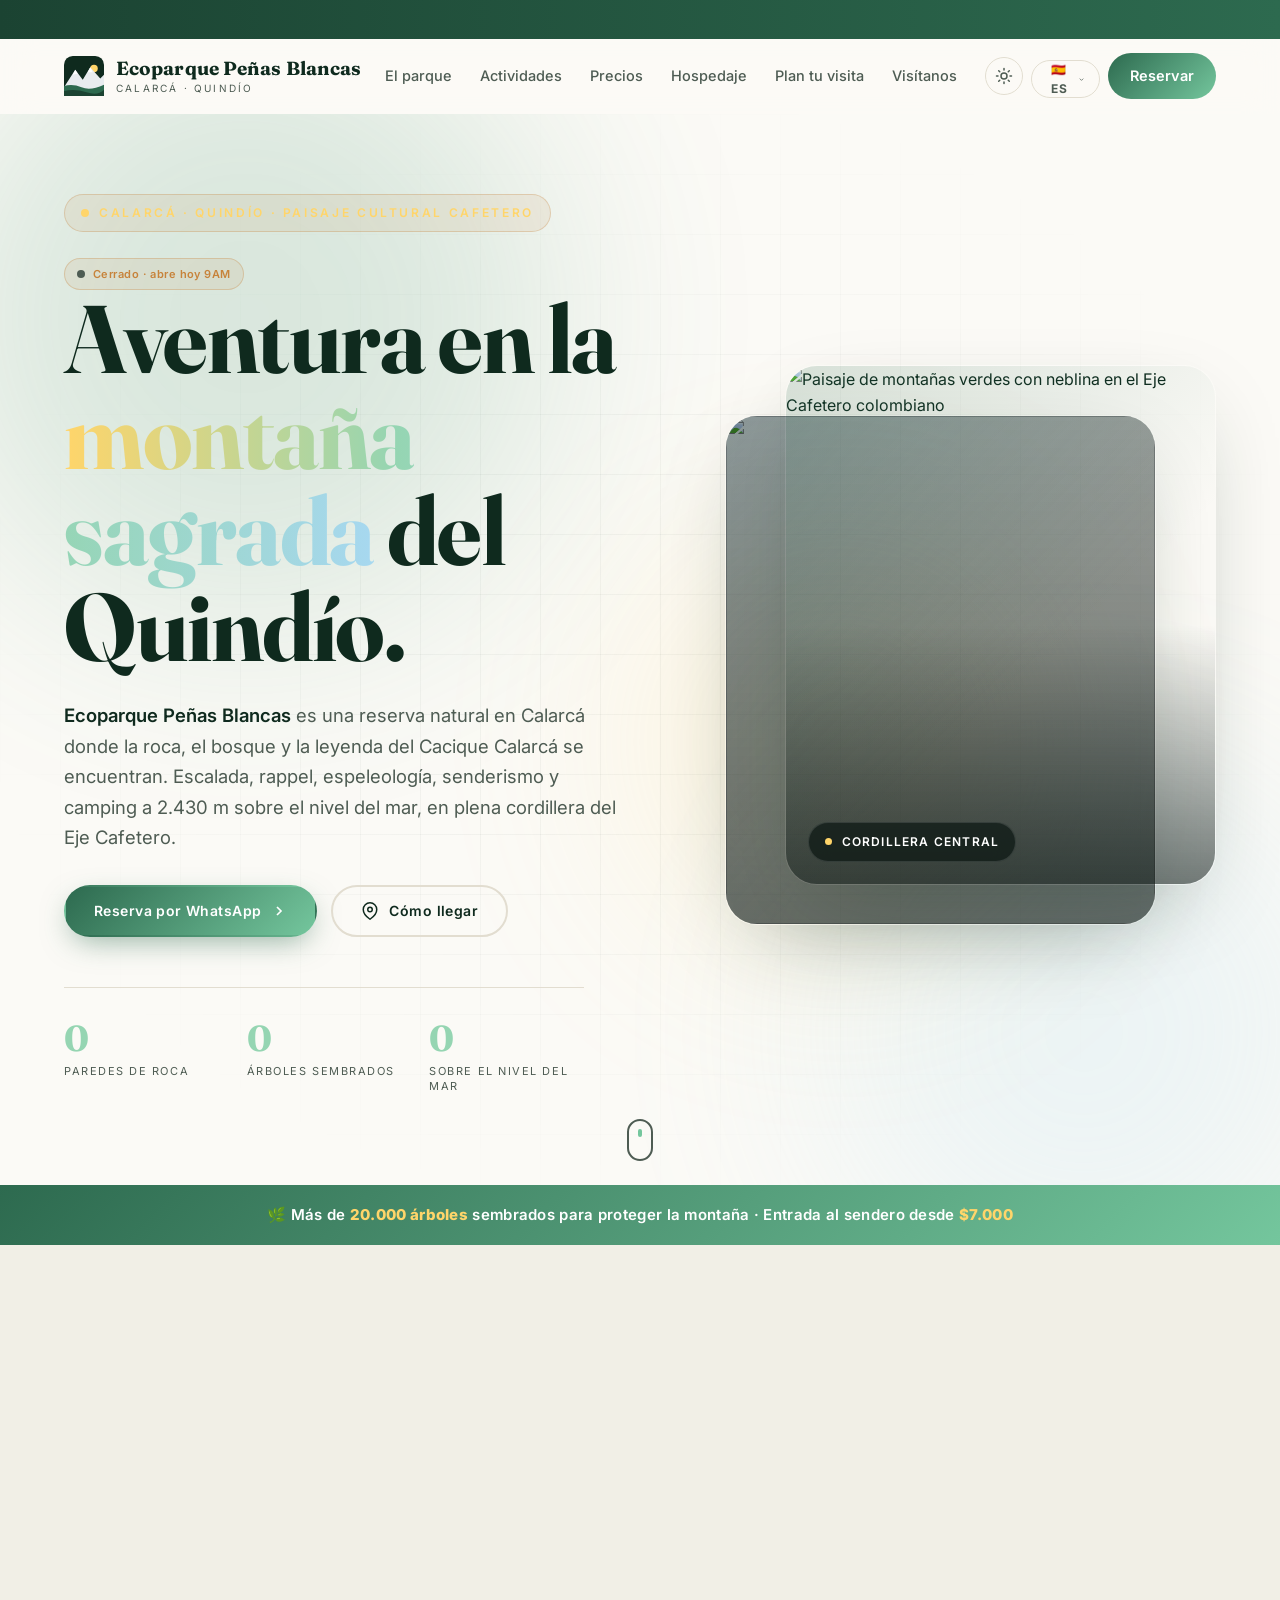
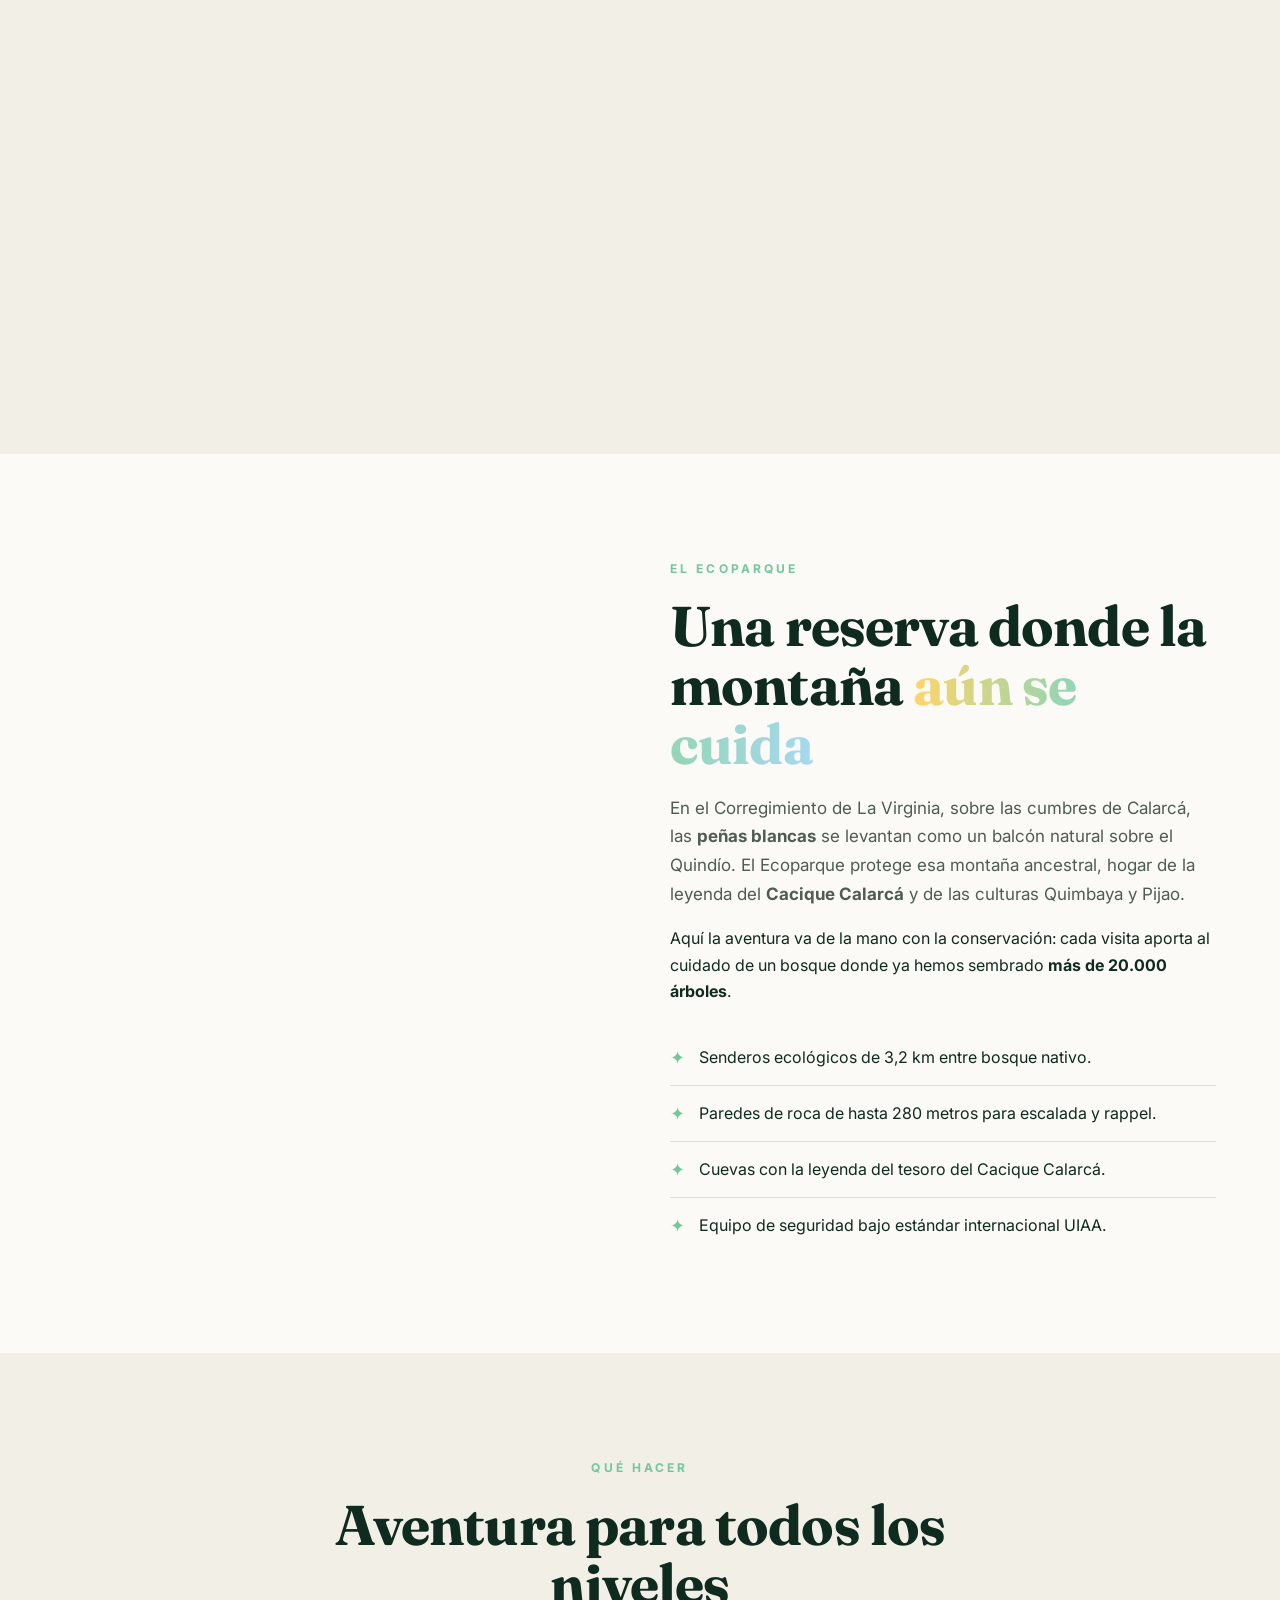
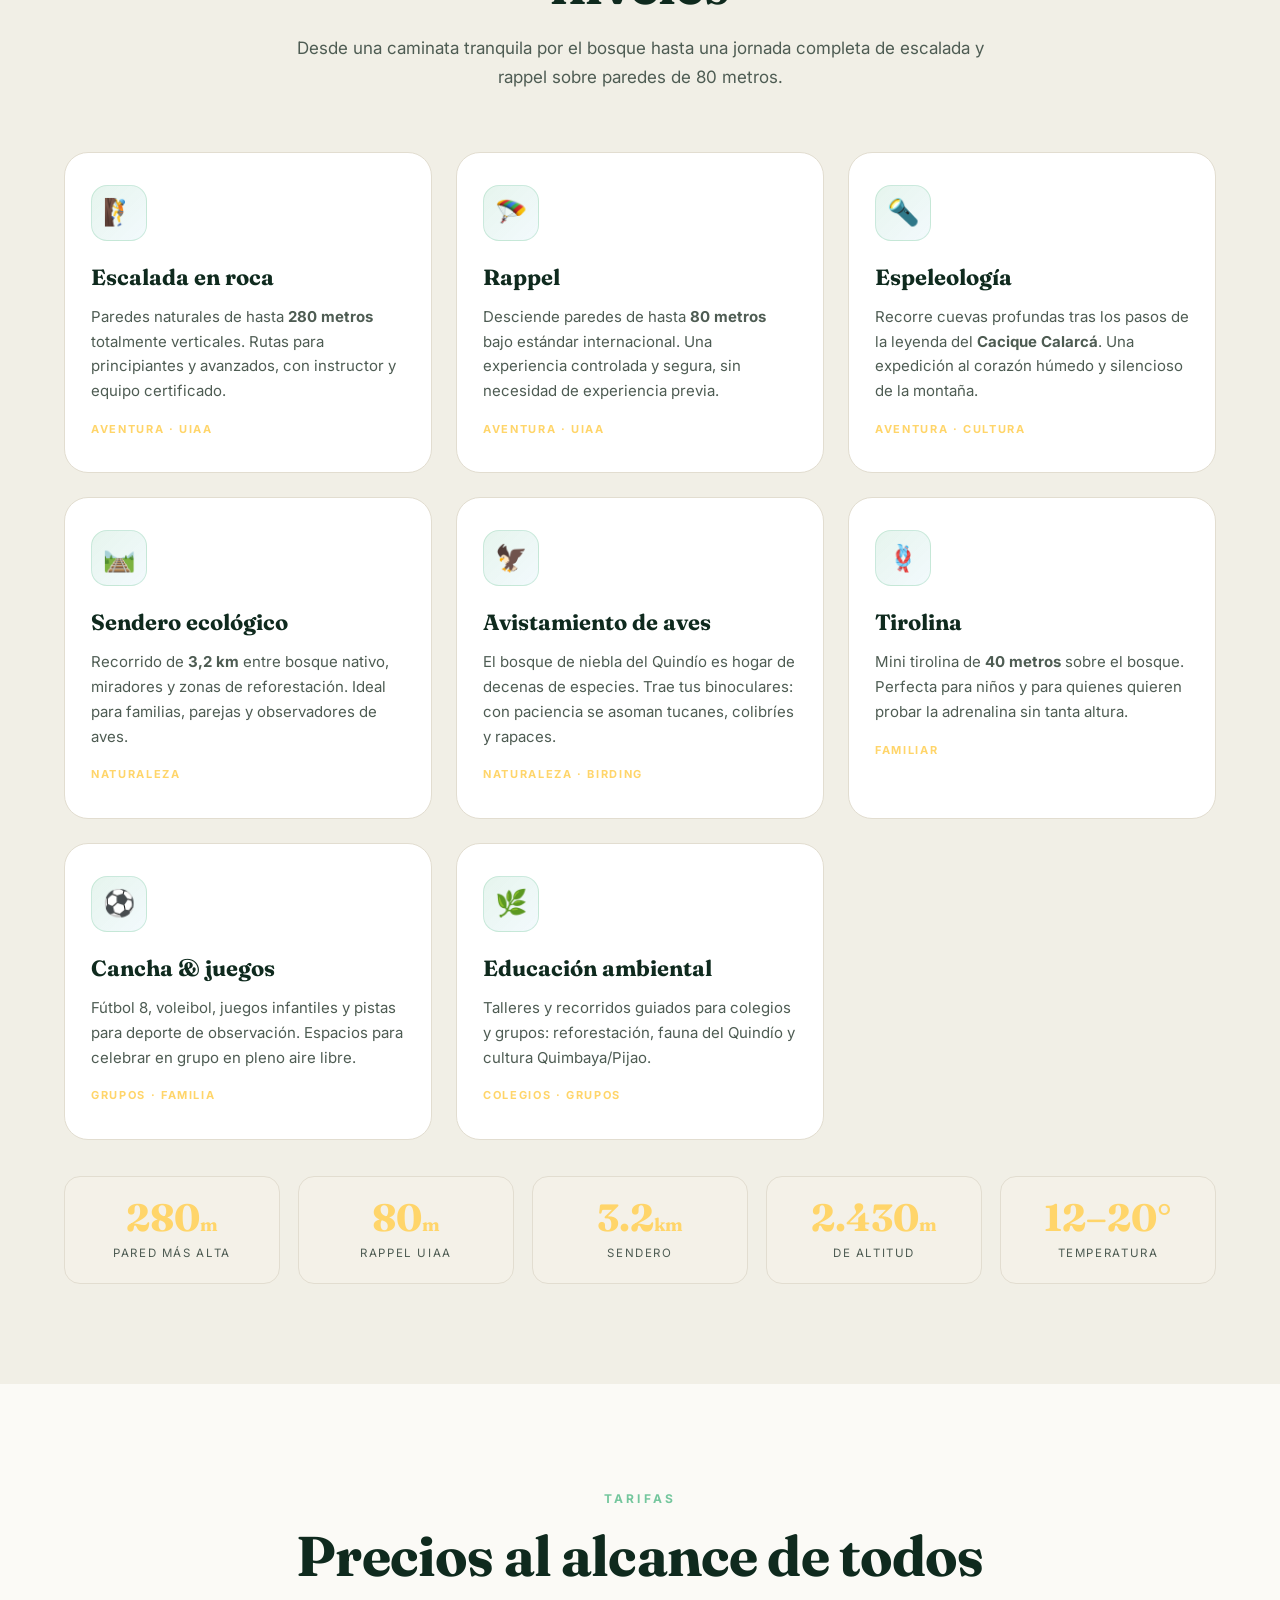
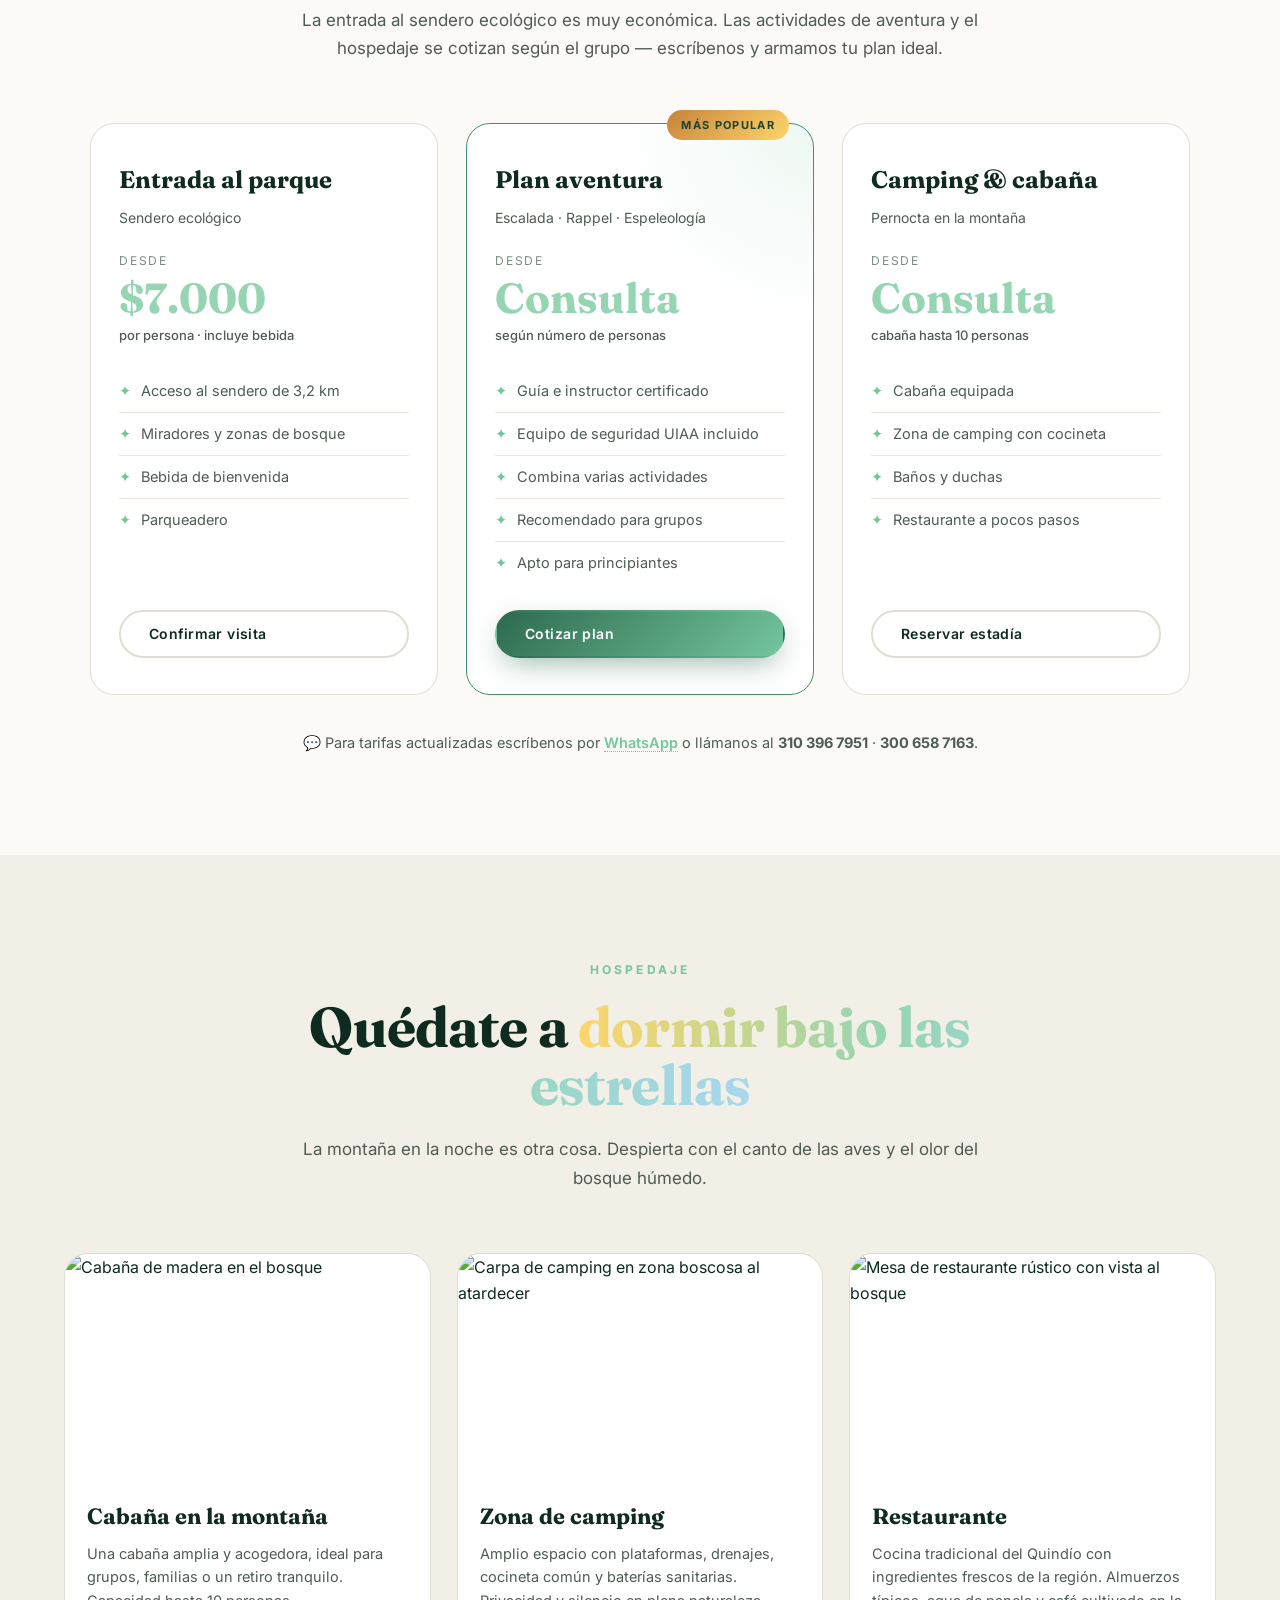
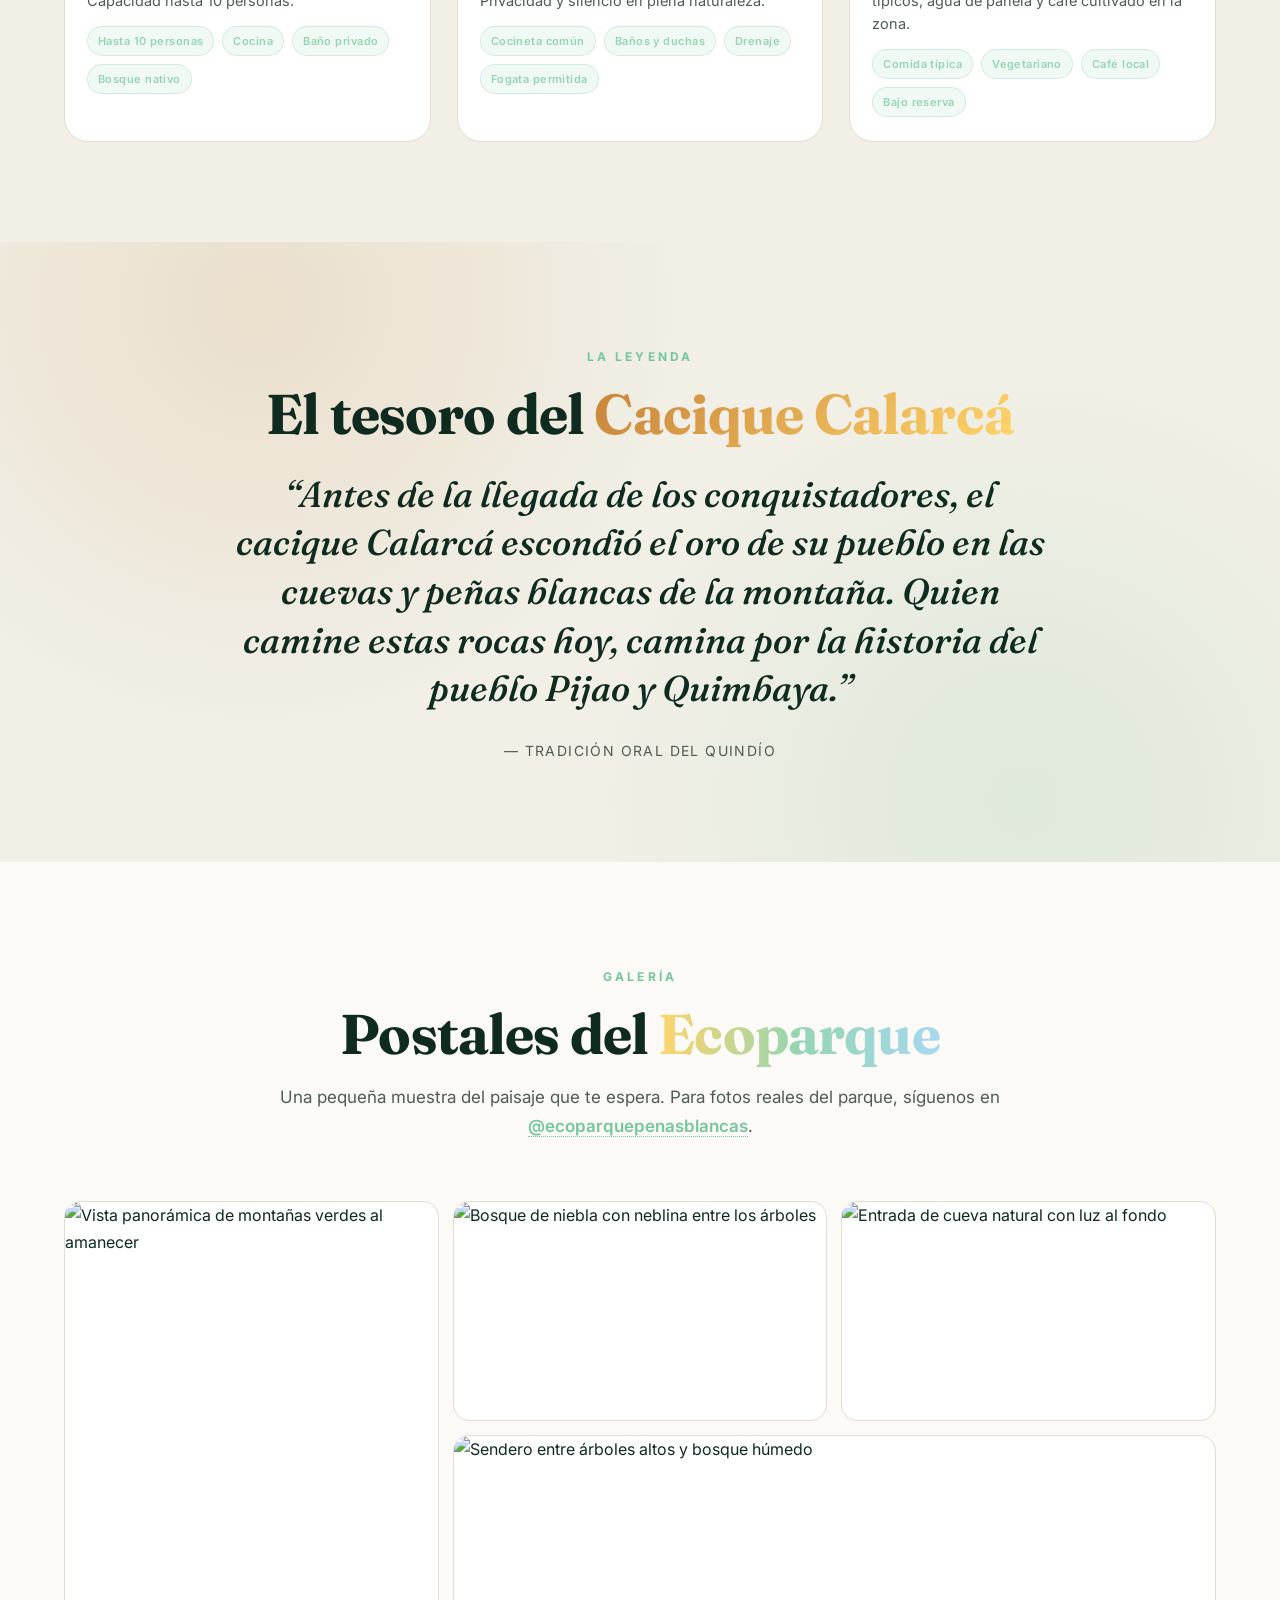
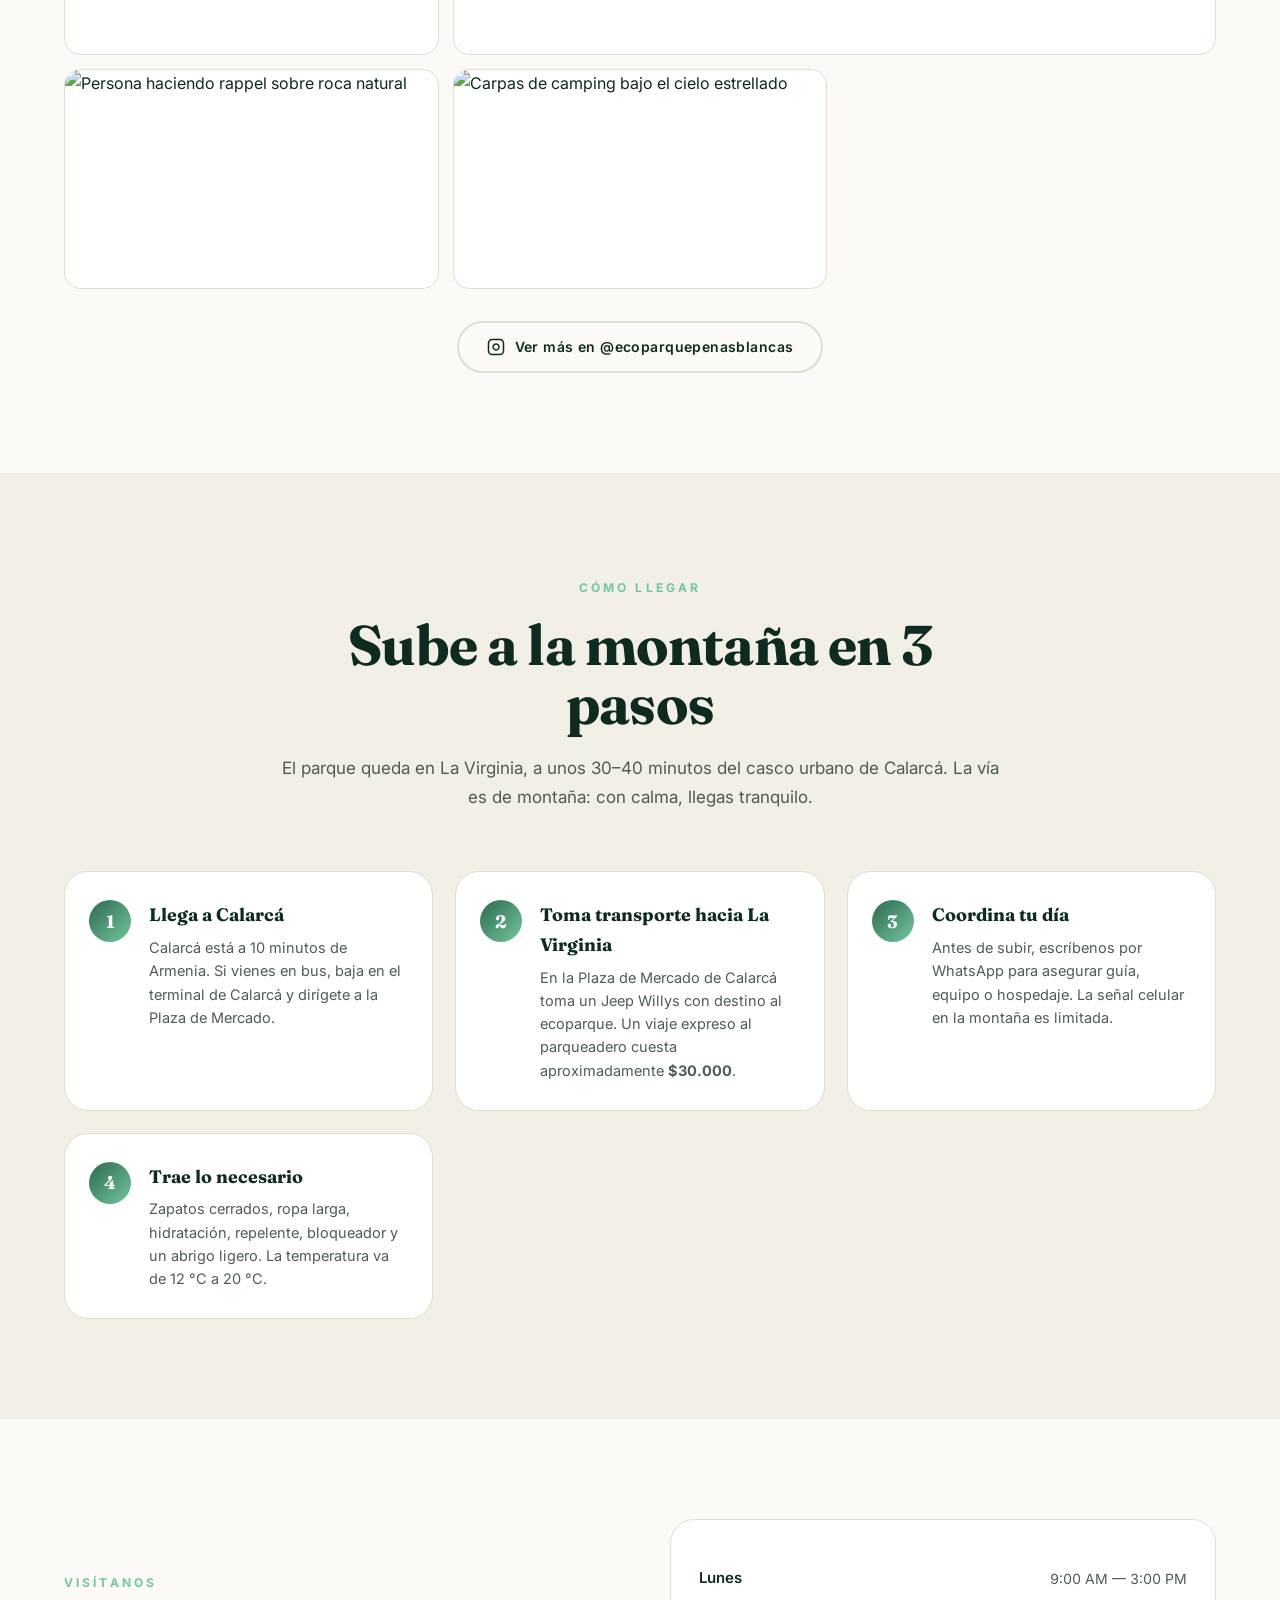
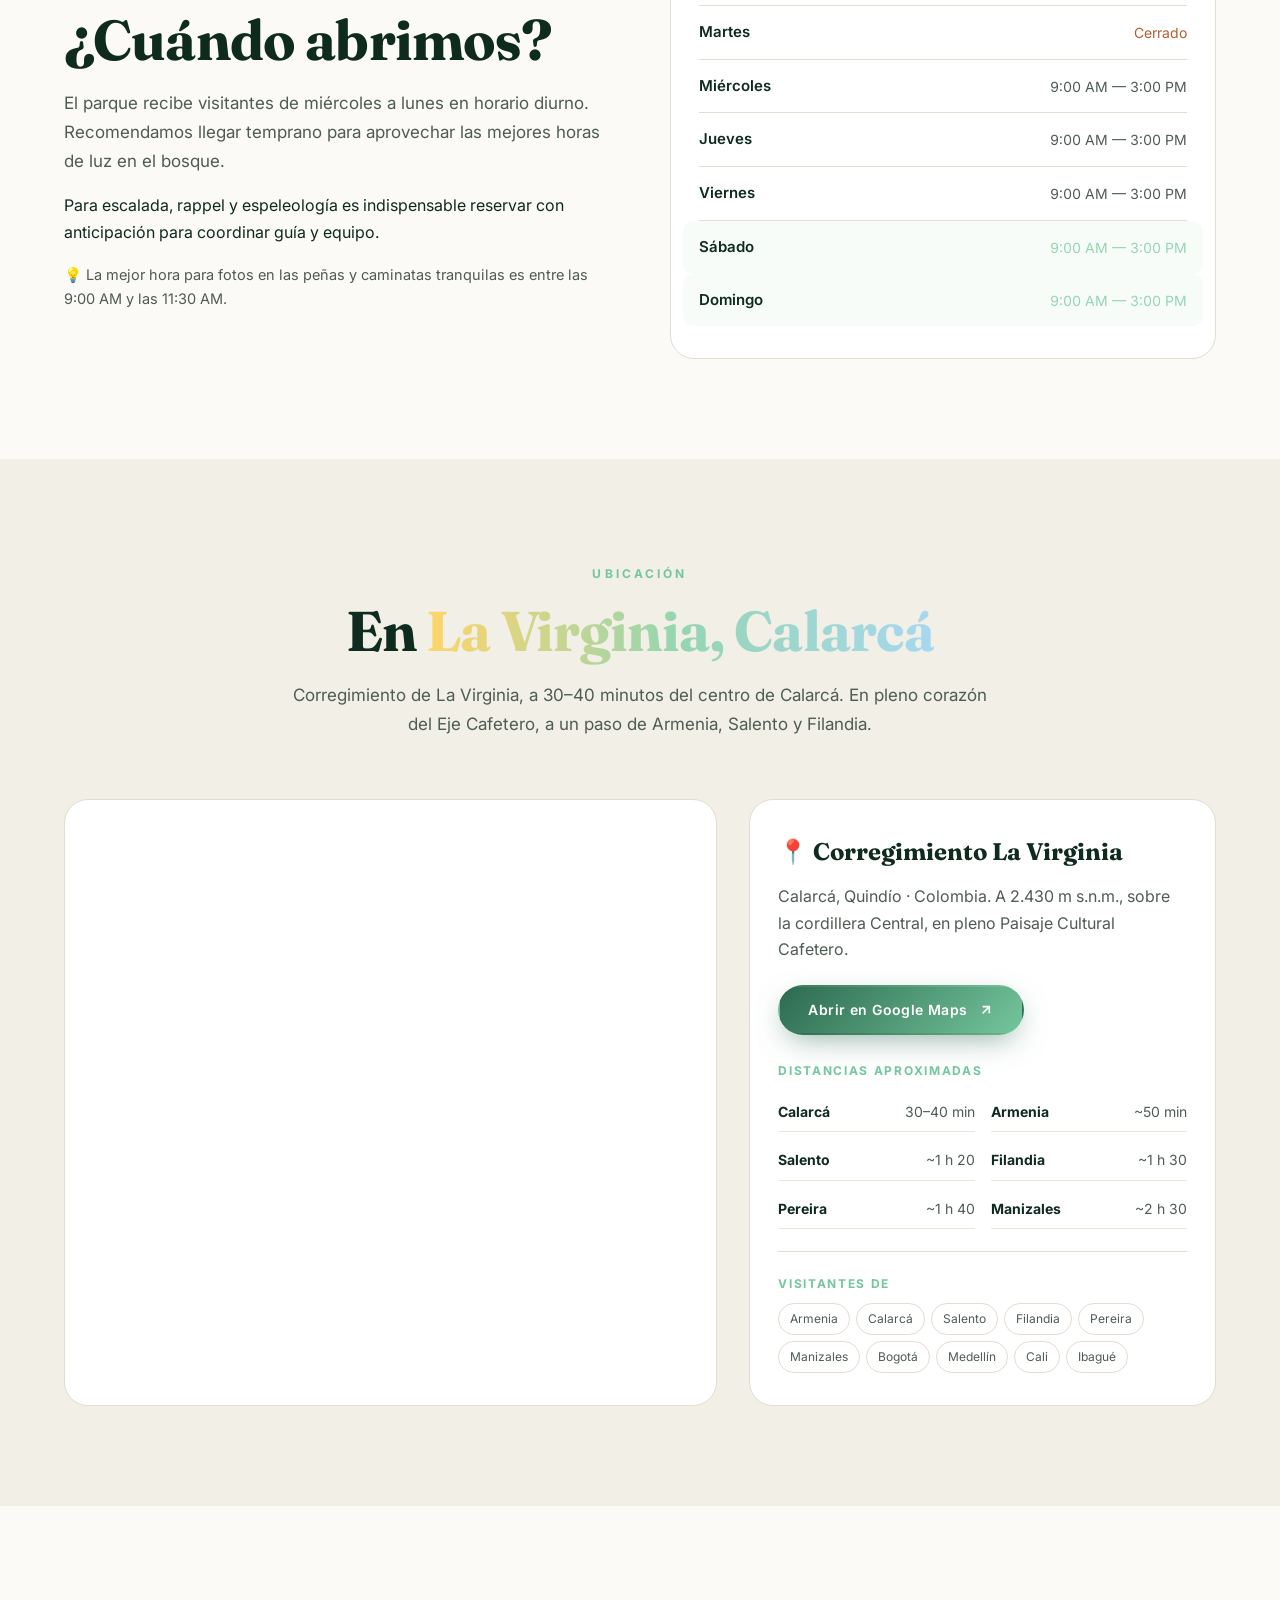
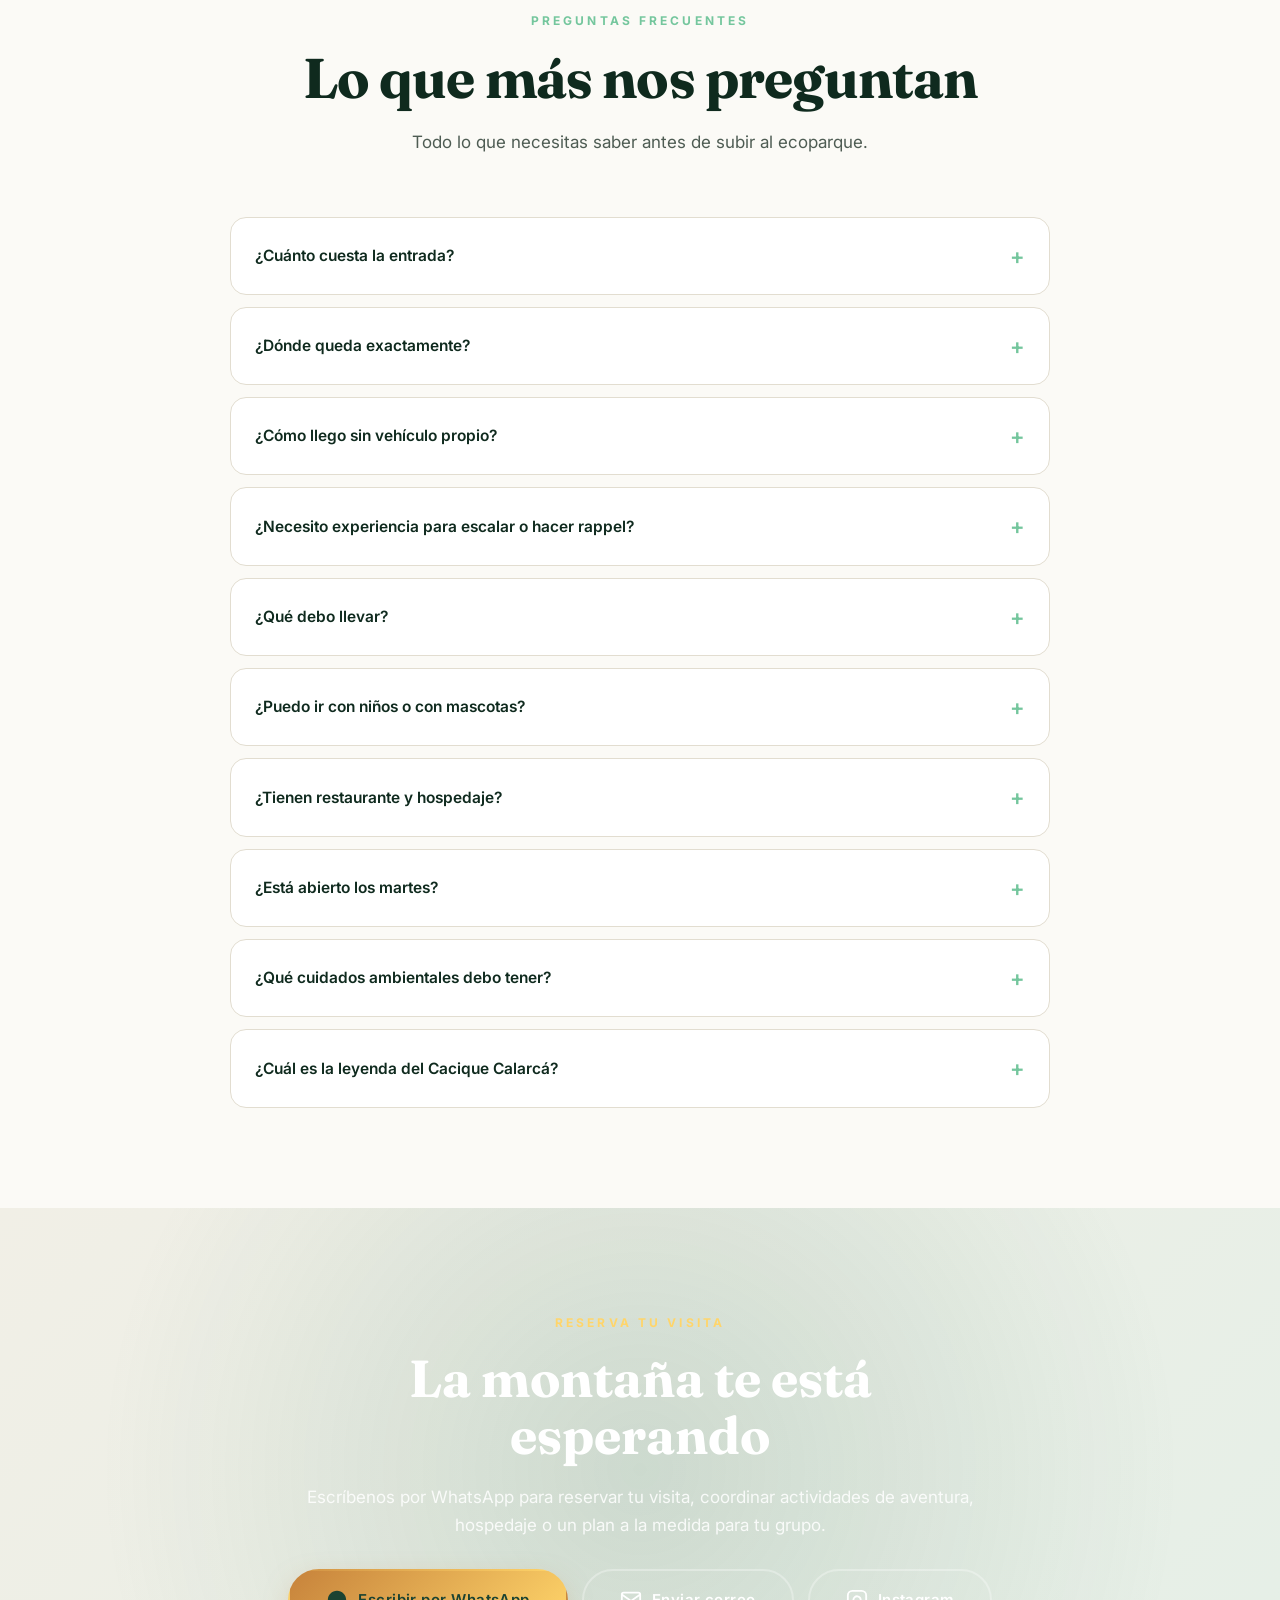
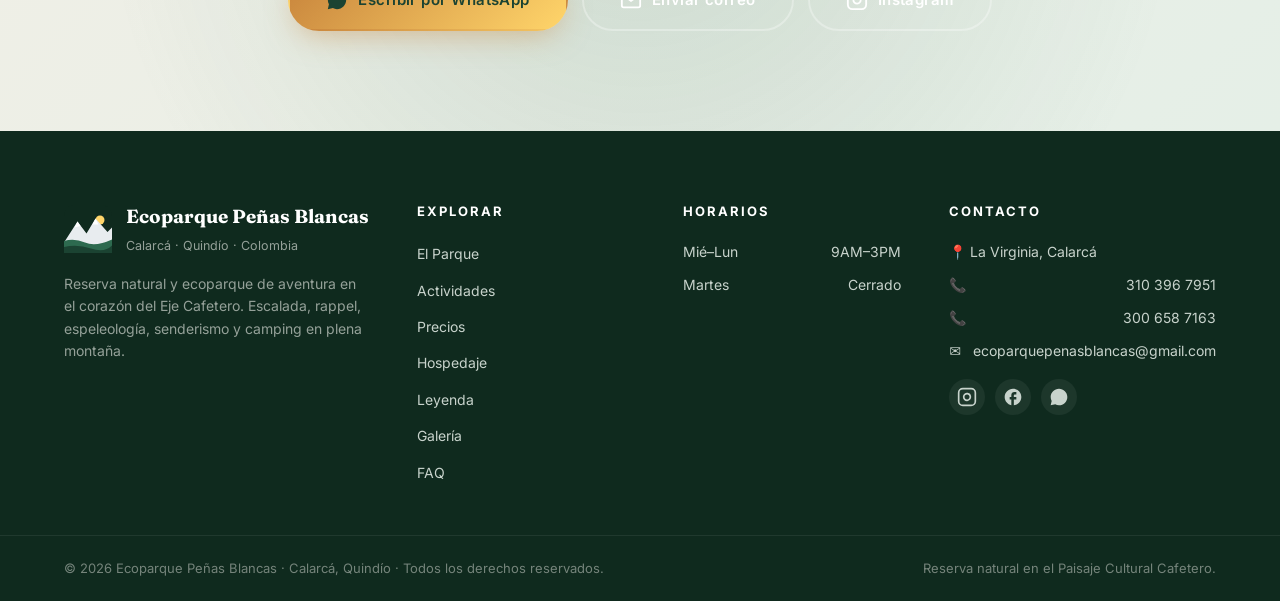
==== commit d52c9624: "feat: 4 new languages (PT-BR, FR, DE, IT), language dropdown, SEO upgrades Now serves 6 languages: E" ====
--- a/index.html
+++ b/index.html
@@ -27,29 +27,42 @@
     <meta name="geo.region" content="CO">
     <meta name="geo.region.secondary" content="CO-QUI">
     <meta name="geo.placename" content="Calarcá, Quindío, Colombia">
-    <meta name="geo.position" content="4.4837;-75.5871">
-    <meta name="ICBM" content="4.4837, -75.5871">
+    <meta name="geo.position" content="4.4824;-75.6322">
+    <meta name="ICBM" content="4.4824, -75.6322">
     <link rel="canonical" href="https://droko1982.github.io/ecoparque-penas-blancas/">
 
     <link rel="alternate" hreflang="es-CO" href="https://droko1982.github.io/ecoparque-penas-blancas/">
     <link rel="alternate" hreflang="es" href="https://droko1982.github.io/ecoparque-penas-blancas/">
     <link rel="alternate" hreflang="en" href="https://droko1982.github.io/ecoparque-penas-blancas/en/">
+    <link rel="alternate" hreflang="pt-BR" href="https://droko1982.github.io/ecoparque-penas-blancas/pt/">
+    <link rel="alternate" hreflang="pt" href="https://droko1982.github.io/ecoparque-penas-blancas/pt/">
+    <link rel="alternate" hreflang="fr" href="https://droko1982.github.io/ecoparque-penas-blancas/fr/">
+    <link rel="alternate" hreflang="de" href="https://droko1982.github.io/ecoparque-penas-blancas/de/">
+    <link rel="alternate" hreflang="it" href="https://droko1982.github.io/ecoparque-penas-blancas/it/">
     <link rel="alternate" hreflang="x-default" href="https://droko1982.github.io/ecoparque-penas-blancas/">
 
     <meta property="og:type" content="website">
     <meta property="og:locale" content="es_CO">
+    <meta property="og:locale:alternate" content="en_US">
+    <meta property="og:locale:alternate" content="pt_BR">
+    <meta property="og:locale:alternate" content="fr_FR">
+    <meta property="og:locale:alternate" content="de_DE">
+    <meta property="og:locale:alternate" content="it_IT">
     <meta property="og:url" content="https://droko1982.github.io/ecoparque-penas-blancas/">
     <meta property="og:title" content="Ecoparque Peñas Blancas | Calarcá, Quindío · Aventura y Naturaleza">
     <meta property="og:description" content="Escalada, rappel, espeleología, senderismo y camping en una reserva natural del Quindío. Paredes de 280 m, cuevas de la leyenda del Cacique Calarcá y vistas al Eje Cafetero.">
-    <meta property="og:image" content="https://droko1982.github.io/ecoparque-penas-blancas/assets/og-image.svg">
+    <meta property="og:image" content="https://droko1982.github.io/ecoparque-penas-blancas/assets/og-image.jpg">
+    <meta property="og:image:type" content="image/jpeg">
     <meta property="og:image:width" content="1200">
     <meta property="og:image:height" content="630">
+    <meta property="og:image:alt" content="Ecoparque Peñas Blancas — Calarcá, Quindío, Colombia">
     <meta property="og:site_name" content="Ecoparque Peñas Blancas">
 
     <meta name="twitter:card" content="summary_large_image">
     <meta name="twitter:title" content="Ecoparque Peñas Blancas | Calarcá, Quindío">
     <meta name="twitter:description" content="Reserva natural en el Eje Cafetero. Escalada, espeleología, camping y la leyenda del Cacique Calarcá.">
-    <meta name="twitter:image" content="https://droko1982.github.io/ecoparque-penas-blancas/assets/og-image.svg">
+    <meta name="twitter:image" content="https://droko1982.github.io/ecoparque-penas-blancas/assets/og-image.jpg">
+    <meta name="twitter:image:alt" content="Ecoparque Peñas Blancas — Calarcá, Quindío, Colombia">
 
     <link rel="icon" type="image/svg+xml" href="assets/favicon.svg">
     <link rel="apple-touch-icon" href="assets/favicon.svg">
@@ -89,8 +102,8 @@
       },
       "geo": {
         "@type": "GeoCoordinates",
-        "latitude": 4.4837,
-        "longitude": -75.5871
+        "latitude": 4.4824,
+        "longitude": -75.6322
       },
       "areaServed": [
         { "@type": "Country", "name": "Colombia" },
@@ -165,6 +178,59 @@
       ]
     }
     </script>
+
+    <!-- JSON-LD: TouristTrip offerings -->
+    <script type="application/ld+json">
+    {
+      "@context": "https://schema.org",
+      "@graph": [
+        {
+          "@type": "TouristTrip",
+          "name": "Día de aventura en Ecoparque Peñas Blancas",
+          "description": "Jornada completa de escalada en roca, rappel UIAA y senderismo en una reserva natural del Quindío. Incluye guía, equipo certificado y entrada al parque.",
+          "touristType": ["Adventure travelers", "Families", "Backpackers", "Photographers", "Birdwatchers"],
+          "itinerary": {
+            "@type": "ItemList",
+            "itemListElement": [
+              { "@type": "ListItem", "position": 1, "item": { "@type": "Place", "name": "Llegada y bienvenida", "address": { "@type": "PostalAddress", "addressLocality": "Calarcá", "addressRegion": "Quindío", "addressCountry": "CO" } } },
+              { "@type": "ListItem", "position": 2, "item": { "@type": "Place", "name": "Sendero ecológico 3,2 km" } },
+              { "@type": "ListItem", "position": 3, "item": { "@type": "Place", "name": "Escalada en roca o rappel UIAA" } },
+              { "@type": "ListItem", "position": 4, "item": { "@type": "Place", "name": "Almuerzo típico del Quindío" } }
+            ]
+          },
+          "offers": { "@type": "Offer", "url": "https://wa.me/573103967951", "availability": "https://schema.org/InStock", "priceCurrency": "COP" }
+        },
+        {
+          "@type": "TouristTrip",
+          "name": "Expedición de espeleología — Cacique Calarcá",
+          "description": "Recorrido guiado por las cuevas del Ecoparque siguiendo la leyenda del tesoro del Cacique Calarcá. Incluye casco, linternas y guía especializado.",
+          "touristType": ["Adventure travelers", "Cultural tourists"],
+          "offers": { "@type": "Offer", "url": "https://wa.me/573103967951", "priceCurrency": "COP" }
+        },
+        {
+          "@type": "TouristTrip",
+          "name": "Fin de semana de camping en la montaña",
+          "description": "Dos días en la reserva: senderismo, fogata, observación de aves y noche de camping a 2.430 m s.n.m. en el Eje Cafetero.",
+          "touristType": ["Families", "Couples", "Backpackers"],
+          "offers": { "@type": "Offer", "url": "https://wa.me/573103967951", "priceCurrency": "COP" }
+        }
+      ]
+    }
+    </script>
+
+    <!-- JSON-LD: BreadcrumbList -->
+    <script type="application/ld+json">
+    {
+      "@context": "https://schema.org",
+      "@type": "BreadcrumbList",
+      "itemListElement": [
+        { "@type": "ListItem", "position": 1, "name": "Colombia", "item": "https://droko1982.github.io/ecoparque-penas-blancas/" },
+        { "@type": "ListItem", "position": 2, "name": "Quindío", "item": "https://droko1982.github.io/ecoparque-penas-blancas/" },
+        { "@type": "ListItem", "position": 3, "name": "Calarcá", "item": "https://droko1982.github.io/ecoparque-penas-blancas/" },
+        { "@type": "ListItem", "position": 4, "name": "Ecoparque Peñas Blancas", "item": "https://droko1982.github.io/ecoparque-penas-blancas/" }
+      ]
+    }
+    </script>
 </head>
 <body>
 
@@ -215,7 +281,7 @@
             <a href="#actividades">Actividades</a>
             <a href="#precios">Precios</a>
             <a href="#hospedaje">Hospedaje</a>
-            <a href="#leyenda">Leyenda</a>
+            <a href="#planea">Plan tu visita</a>
             <a href="#visitanos">Visítanos</a>
             <div class="nav__tools">
                 <span class="status-pill status-pill--nav" data-status-pill data-state="closed" aria-live="polite">
@@ -226,7 +292,20 @@
                     <svg class="icon-moon" viewBox="0 0 24 24" fill="none" stroke="currentColor" stroke-width="2" stroke-linecap="round" stroke-linejoin="round"><path d="M21 12.79A9 9 0 1 1 11.21 3 7 7 0 0 0 21 12.79z"/></svg>
                     <svg class="icon-sun" viewBox="0 0 24 24" fill="none" stroke="currentColor" stroke-width="2" stroke-linecap="round" stroke-linejoin="round"><circle cx="12" cy="12" r="4"/><path d="M12 2v2M12 20v2M4.93 4.93l1.41 1.41M17.66 17.66l1.41 1.41M2 12h2M20 12h2M4.93 19.07l1.41-1.41M17.66 6.34l1.41-1.41"/></svg>
                 </button>
-                <a href="en/" class="lang-btn" aria-label="Switch to English" hreflang="en">EN</a>
+                <div class="lang-dropdown" aria-expanded="false">
+                    <button class="lang-dropdown__btn" type="button" aria-label="Cambiar idioma · Change language" aria-haspopup="menu">
+                        <span>🇪🇸 ES</span>
+                        <svg width="10" height="10" viewBox="0 0 24 24" fill="none" stroke="currentColor" stroke-width="2.5"><polyline points="6 9 12 15 18 9"/></svg>
+                    </button>
+                    <div class="lang-dropdown__menu" role="menu">
+                        <a href="/ecoparque-penas-blancas/" hreflang="es" aria-current="true" role="menuitem"><span>🇪🇸</span> Español <small>ES</small></a>
+                        <a href="/ecoparque-penas-blancas/en/" hreflang="en" role="menuitem"><span>🇺🇸</span> English <small>EN</small></a>
+                        <a href="/ecoparque-penas-blancas/pt/" hreflang="pt-BR" role="menuitem"><span>🇧🇷</span> Português <small>PT</small></a>
+                        <a href="/ecoparque-penas-blancas/fr/" hreflang="fr" role="menuitem"><span>🇫🇷</span> Français <small>FR</small></a>
+                        <a href="/ecoparque-penas-blancas/de/" hreflang="de" role="menuitem"><span>🇩🇪</span> Deutsch <small>DE</small></a>
+                        <a href="/ecoparque-penas-blancas/it/" hreflang="it" role="menuitem"><span>🇮🇹</span> Italiano <small>IT</small></a>
+                    </div>
+                </div>
                 <a href="https://wa.me/573103967951" target="_blank" rel="noopener" class="nav__cta">Reservar</a>
             </div>
         </nav>
@@ -323,6 +402,43 @@
     🌿 Más de <strong>20.000 árboles</strong> sembrados para proteger la montaña · Entrada al sendero desde <strong>$7.000</strong>
 </div>
 
+<!-- ===== PLAN FROM ===== -->
+<section class="section section--dark" id="planea" aria-labelledby="planea-title">
+    <div class="container">
+        <div class="section__head">
+            <span class="section__eyebrow">Plan tu visita</span>
+            <h2 class="section__title" id="planea-title">¿Desde dónde vienes al <span class="text-gradient">Eje Cafetero</span>?</h2>
+            <p class="section__lead">Calarcá está perfectamente conectada. Si ya vienes al Quindío por café, Cocora o Salento, sumar un día en Peñas Blancas es la mejor decisión.</p>
+        </div>
+        <div class="travel-grid">
+            <article class="travel-card">
+                <h3 class="travel-card__city">✈️ Aeropuerto de Pereira</h3>
+                <div class="travel-card__time">~1 h 40 min en carro</div>
+                <p>El acceso aéreo más fácil al Eje Cafetero. Vuelos diarios desde Bogotá, Medellín, Cali y Miami.</p>
+                <span class="travel-card__chip">Llegada internacional</span>
+            </article>
+            <article class="travel-card">
+                <h3 class="travel-card__city">🌴 Salento & Valle del Cocora</h3>
+                <div class="travel-card__time">~1 h 20 min en carro</div>
+                <p>Si ya estás en Salento, una mañana en Peñas Blancas se acomoda perfecto a tu itinerario cafetero.</p>
+                <span class="travel-card__chip">Day-trip ideal</span>
+            </article>
+            <article class="travel-card">
+                <h3 class="travel-card__city">🏙️ Armenia</h3>
+                <div class="travel-card__time">~50 min en carro</div>
+                <p>La capital del Quindío. Toma un Jeep Willys desde la Plaza de Mercado de Calarcá hasta La Virginia.</p>
+                <span class="travel-card__chip">Más cerca</span>
+            </article>
+            <article class="travel-card">
+                <h3 class="travel-card__city">🌍 Bogotá · Medellín · Cali</h3>
+                <div class="travel-card__time">5–8 h en carro · 1 h en avión</div>
+                <p>Un fin de semana en el Eje Cafetero con Peñas Blancas vale el viaje. Reserva con tiempo.</p>
+                <span class="travel-card__chip">Fin de semana</span>
+            </article>
+        </div>
+    </div>
+</section>
+
 <!-- ===== ABOUT ===== -->
 <section class="section" id="sobre" aria-labelledby="sobre-title">
     <div class="container grid grid--2">
--- a/styles.css
+++ b/styles.css
@@ -369,6 +369,200 @@
     color: var(--green-500);
     transform: translateY(-1px);
 }
+
+/* Language dropdown (6 langs) */
+.lang-dropdown { position: relative; }
+.lang-dropdown__btn {
+    display: inline-flex;
+    align-items: center;
+    gap: 6px;
+    padding: 0 14px;
+    height: 38px;
+    border-radius: 999px;
+    background: transparent;
+    border: 1px solid var(--line);
+    color: var(--muted);
+    font-size: 12px;
+    font-weight: 700;
+    letter-spacing: .08em;
+    cursor: pointer;
+    transition: color .2s var(--ease), border-color .2s var(--ease), transform .2s var(--ease);
+}
+.lang-dropdown__btn:hover {
+    border-color: var(--green-500);
+    color: var(--green-500);
+    transform: translateY(-1px);
+}
+.lang-dropdown__btn svg { transition: transform .2s var(--ease); }
+.lang-dropdown[aria-expanded="true"] .lang-dropdown__btn svg { transform: rotate(180deg); }
+.lang-dropdown__menu {
+    position: absolute;
+    top: calc(100% + 8px);
+    right: 0;
+    min-width: 180px;
+    background: var(--bg-card);
+    border: 1px solid var(--line);
+    border-radius: var(--radius);
+    box-shadow: var(--shadow);
+    padding: 6px;
+    display: none;
+    flex-direction: column;
+    z-index: 200;
+}
+.lang-dropdown[aria-expanded="true"] .lang-dropdown__menu { display: flex; }
+.lang-dropdown__menu a {
+    display: flex;
+    align-items: center;
+    gap: 10px;
+    padding: 9px 12px;
+    border-radius: 8px;
+    color: var(--text);
+    font-size: 13.5px;
+    font-weight: 500;
+    transition: background .2s var(--ease), color .2s var(--ease);
+}
+.lang-dropdown__menu a:hover {
+    background: var(--bg-elev);
+    color: var(--green-400);
+}
+.lang-dropdown__menu a[aria-current="true"] {
+    color: var(--green-400);
+    font-weight: 700;
+}
+.lang-dropdown__menu a span:first-child {
+    font-size: 16px;
+    flex-shrink: 0;
+}
+.lang-dropdown__menu a small {
+    color: var(--muted-2);
+    font-size: 11px;
+    margin-left: auto;
+}
+
+/* Plan your trip / Coffee Region tourist-search section */
+.travel-grid {
+    display: grid;
+    grid-template-columns: repeat(auto-fit, minmax(260px, 1fr));
+    gap: 22px;
+    margin-top: 24px;
+}
+.travel-card {
+    background: var(--bg-card);
+    border: 1px solid var(--line);
+    border-radius: var(--radius-lg);
+    padding: 26px 24px;
+    transition: transform .3s var(--ease), border-color .3s var(--ease), box-shadow .3s var(--ease);
+}
+.travel-card:hover {
+    transform: translateY(-3px);
+    border-color: rgba(116,198,157,.35);
+    box-shadow: var(--shadow);
+}
+.travel-card__city {
+    font-family: var(--font-display);
+    font-size: 20px;
+    font-weight: 700;
+    margin-bottom: 4px;
+    display: flex;
+    align-items: center;
+    gap: 8px;
+}
+.travel-card__time {
+    font-size: 11.5px;
+    letter-spacing: .14em;
+    text-transform: uppercase;
+    color: var(--sun);
+    font-weight: 700;
+    margin-bottom: 12px;
+}
+.travel-card p {
+    color: var(--muted);
+    font-size: 14.5px;
+    line-height: 1.6;
+}
+.travel-card__chip {
+    display: inline-flex;
+    align-items: center;
+    gap: 6px;
+    margin-top: 14px;
+    font-size: 11px;
+    padding: 5px 10px;
+    background: rgba(116,198,157,.1);
+    border: 1px solid rgba(116,198,157,.25);
+    color: var(--green-300);
+    border-radius: 999px;
+    font-weight: 600;
+    letter-spacing: .04em;
+}
+
+/* Itinerary sub-page article */
+.article {
+    max-width: 760px;
+    margin: 0 auto;
+    padding: 70px 0;
+}
+.article h1 {
+    font-family: var(--font-display);
+    font-size: clamp(32px, 5vw, 52px);
+    line-height: 1.1;
+    margin-bottom: 12px;
+    font-weight: 700;
+}
+.article h2 {
+    font-family: var(--font-display);
+    font-size: clamp(24px, 3.5vw, 32px);
+    margin: 44px 0 14px;
+    font-weight: 700;
+}
+.article h3 {
+    font-family: var(--font-display);
+    font-size: 20px;
+    margin: 28px 0 10px;
+    font-weight: 700;
+}
+.article p { color: var(--muted); margin-bottom: 14px; line-height: 1.75; font-size: 16px; }
+.article p strong { color: var(--text); font-weight: 600; }
+.article ul { margin: 14px 0 22px 0; padding-left: 0; }
+.article ul li {
+    padding: 6px 0 6px 22px;
+    color: var(--muted);
+    line-height: 1.7;
+    position: relative;
+}
+.article ul li::before {
+    content: '✦';
+    position: absolute;
+    left: 0;
+    color: var(--green-400);
+    font-weight: 700;
+}
+.article__lead {
+    font-size: 18px;
+    color: var(--muted);
+    margin-bottom: 24px;
+    line-height: 1.7;
+}
+.article__meta {
+    display: inline-flex;
+    align-items: center;
+    gap: 10px;
+    font-size: 12px;
+    letter-spacing: .14em;
+    text-transform: uppercase;
+    color: var(--sun);
+    margin-bottom: 18px;
+    font-weight: 700;
+}
+.article__back {
+    display: inline-flex;
+    align-items: center;
+    gap: 8px;
+    font-size: 14px;
+    color: var(--green-400);
+    margin-top: 40px;
+    font-weight: 600;
+}
+.article__back:hover { color: var(--green-300); }
 .icon-btn svg { width: 18px; height: 18px; }
 .icon-btn .icon-sun { display: none; }
 .icon-btn .icon-moon { display: block; }
--- a/styles.css
+++ b/styles.css
@@ -369,6 +369,200 @@
     color: var(--green-500);
     transform: translateY(-1px);
 }
+
+/* Language dropdown (6 langs) */
+.lang-dropdown { position: relative; }
+.lang-dropdown__btn {
+    display: inline-flex;
+    align-items: center;
+    gap: 6px;
+    padding: 0 14px;
+    height: 38px;
+    border-radius: 999px;
+    background: transparent;
+    border: 1px solid var(--line);
+    color: var(--muted);
+    font-size: 12px;
+    font-weight: 700;
+    letter-spacing: .08em;
+    cursor: pointer;
+    transition: color .2s var(--ease), border-color .2s var(--ease), transform .2s var(--ease);
+}
+.lang-dropdown__btn:hover {
+    border-color: var(--green-500);
+    color: var(--green-500);
+    transform: translateY(-1px);
+}
+.lang-dropdown__btn svg { transition: transform .2s var(--ease); }
+.lang-dropdown[aria-expanded="true"] .lang-dropdown__btn svg { transform: rotate(180deg); }
+.lang-dropdown__menu {
+    position: absolute;
+    top: calc(100% + 8px);
+    right: 0;
+    min-width: 180px;
+    background: var(--bg-card);
+    border: 1px solid var(--line);
+    border-radius: var(--radius);
+    box-shadow: var(--shadow);
+    padding: 6px;
+    display: none;
+    flex-direction: column;
+    z-index: 200;
+}
+.lang-dropdown[aria-expanded="true"] .lang-dropdown__menu { display: flex; }
+.lang-dropdown__menu a {
+    display: flex;
+    align-items: center;
+    gap: 10px;
+    padding: 9px 12px;
+    border-radius: 8px;
+    color: var(--text);
+    font-size: 13.5px;
+    font-weight: 500;
+    transition: background .2s var(--ease), color .2s var(--ease);
+}
+.lang-dropdown__menu a:hover {
+    background: var(--bg-elev);
+    color: var(--green-400);
+}
+.lang-dropdown__menu a[aria-current="true"] {
+    color: var(--green-400);
+    font-weight: 700;
+}
+.lang-dropdown__menu a span:first-child {
+    font-size: 16px;
+    flex-shrink: 0;
+}
+.lang-dropdown__menu a small {
+    color: var(--muted-2);
+    font-size: 11px;
+    margin-left: auto;
+}
+
+/* Plan your trip / Coffee Region tourist-search section */
+.travel-grid {
+    display: grid;
+    grid-template-columns: repeat(auto-fit, minmax(260px, 1fr));
+    gap: 22px;
+    margin-top: 24px;
+}
+.travel-card {
+    background: var(--bg-card);
+    border: 1px solid var(--line);
+    border-radius: var(--radius-lg);
+    padding: 26px 24px;
+    transition: transform .3s var(--ease), border-color .3s var(--ease), box-shadow .3s var(--ease);
+}
+.travel-card:hover {
+    transform: translateY(-3px);
+    border-color: rgba(116,198,157,.35);
+    box-shadow: var(--shadow);
+}
+.travel-card__city {
+    font-family: var(--font-display);
+    font-size: 20px;
+    font-weight: 700;
+    margin-bottom: 4px;
+    display: flex;
+    align-items: center;
+    gap: 8px;
+}
+.travel-card__time {
+    font-size: 11.5px;
+    letter-spacing: .14em;
+    text-transform: uppercase;
+    color: var(--sun);
+    font-weight: 700;
+    margin-bottom: 12px;
+}
+.travel-card p {
+    color: var(--muted);
+    font-size: 14.5px;
+    line-height: 1.6;
+}
+.travel-card__chip {
+    display: inline-flex;
+    align-items: center;
+    gap: 6px;
+    margin-top: 14px;
+    font-size: 11px;
+    padding: 5px 10px;
+    background: rgba(116,198,157,.1);
+    border: 1px solid rgba(116,198,157,.25);
+    color: var(--green-300);
+    border-radius: 999px;
+    font-weight: 600;
+    letter-spacing: .04em;
+}
+
+/* Itinerary sub-page article */
+.article {
+    max-width: 760px;
+    margin: 0 auto;
+    padding: 70px 0;
+}
+.article h1 {
+    font-family: var(--font-display);
+    font-size: clamp(32px, 5vw, 52px);
+    line-height: 1.1;
+    margin-bottom: 12px;
+    font-weight: 700;
+}
+.article h2 {
+    font-family: var(--font-display);
+    font-size: clamp(24px, 3.5vw, 32px);
+    margin: 44px 0 14px;
+    font-weight: 700;
+}
+.article h3 {
+    font-family: var(--font-display);
+    font-size: 20px;
+    margin: 28px 0 10px;
+    font-weight: 700;
+}
+.article p { color: var(--muted); margin-bottom: 14px; line-height: 1.75; font-size: 16px; }
+.article p strong { color: var(--text); font-weight: 600; }
+.article ul { margin: 14px 0 22px 0; padding-left: 0; }
+.article ul li {
+    padding: 6px 0 6px 22px;
+    color: var(--muted);
+    line-height: 1.7;
+    position: relative;
+}
+.article ul li::before {
+    content: '✦';
+    position: absolute;
+    left: 0;
+    color: var(--green-400);
+    font-weight: 700;
+}
+.article__lead {
+    font-size: 18px;
+    color: var(--muted);
+    margin-bottom: 24px;
+    line-height: 1.7;
+}
+.article__meta {
+    display: inline-flex;
+    align-items: center;
+    gap: 10px;
+    font-size: 12px;
+    letter-spacing: .14em;
+    text-transform: uppercase;
+    color: var(--sun);
+    margin-bottom: 18px;
+    font-weight: 700;
+}
+.article__back {
+    display: inline-flex;
+    align-items: center;
+    gap: 8px;
+    font-size: 14px;
+    color: var(--green-400);
+    margin-top: 40px;
+    font-weight: 600;
+}
+.article__back:hover { color: var(--green-300); }
 .icon-btn svg { width: 18px; height: 18px; }
 .icon-btn .icon-sun { display: none; }
 .icon-btn .icon-moon { display: block; }
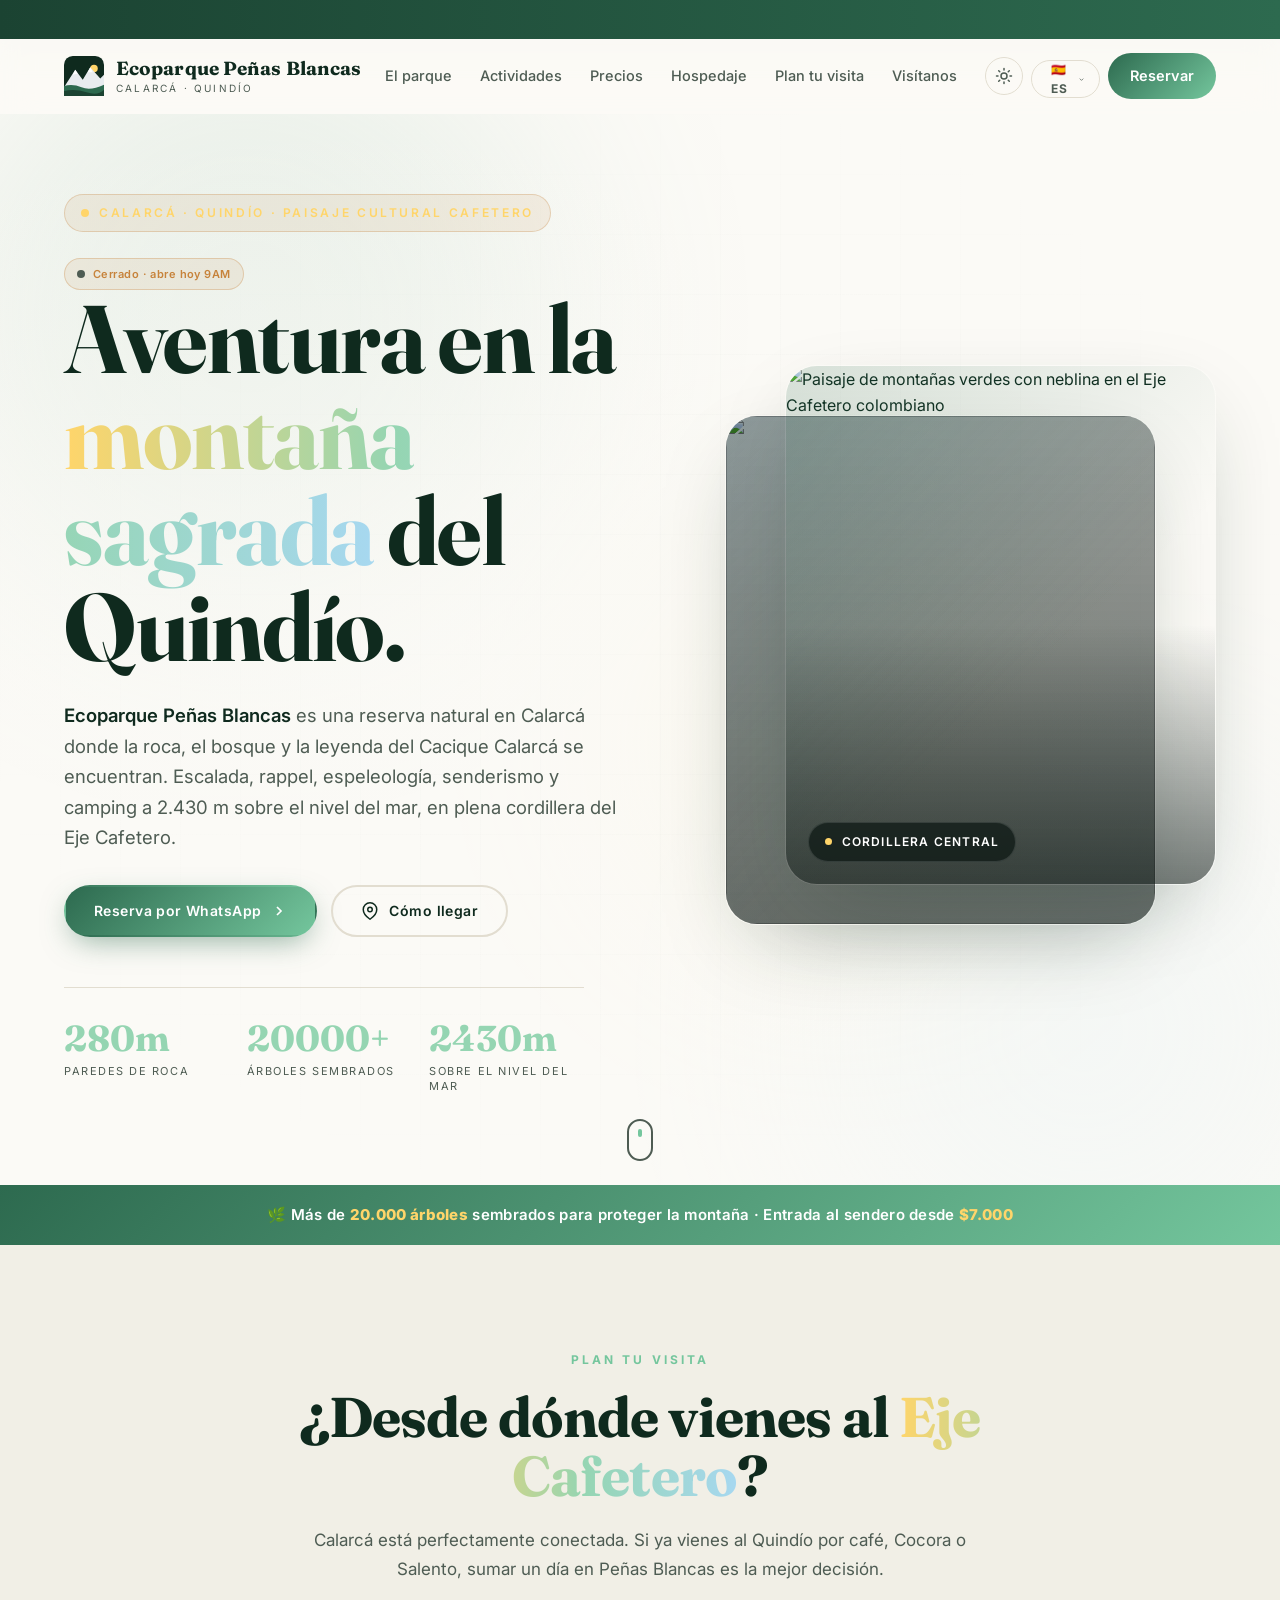
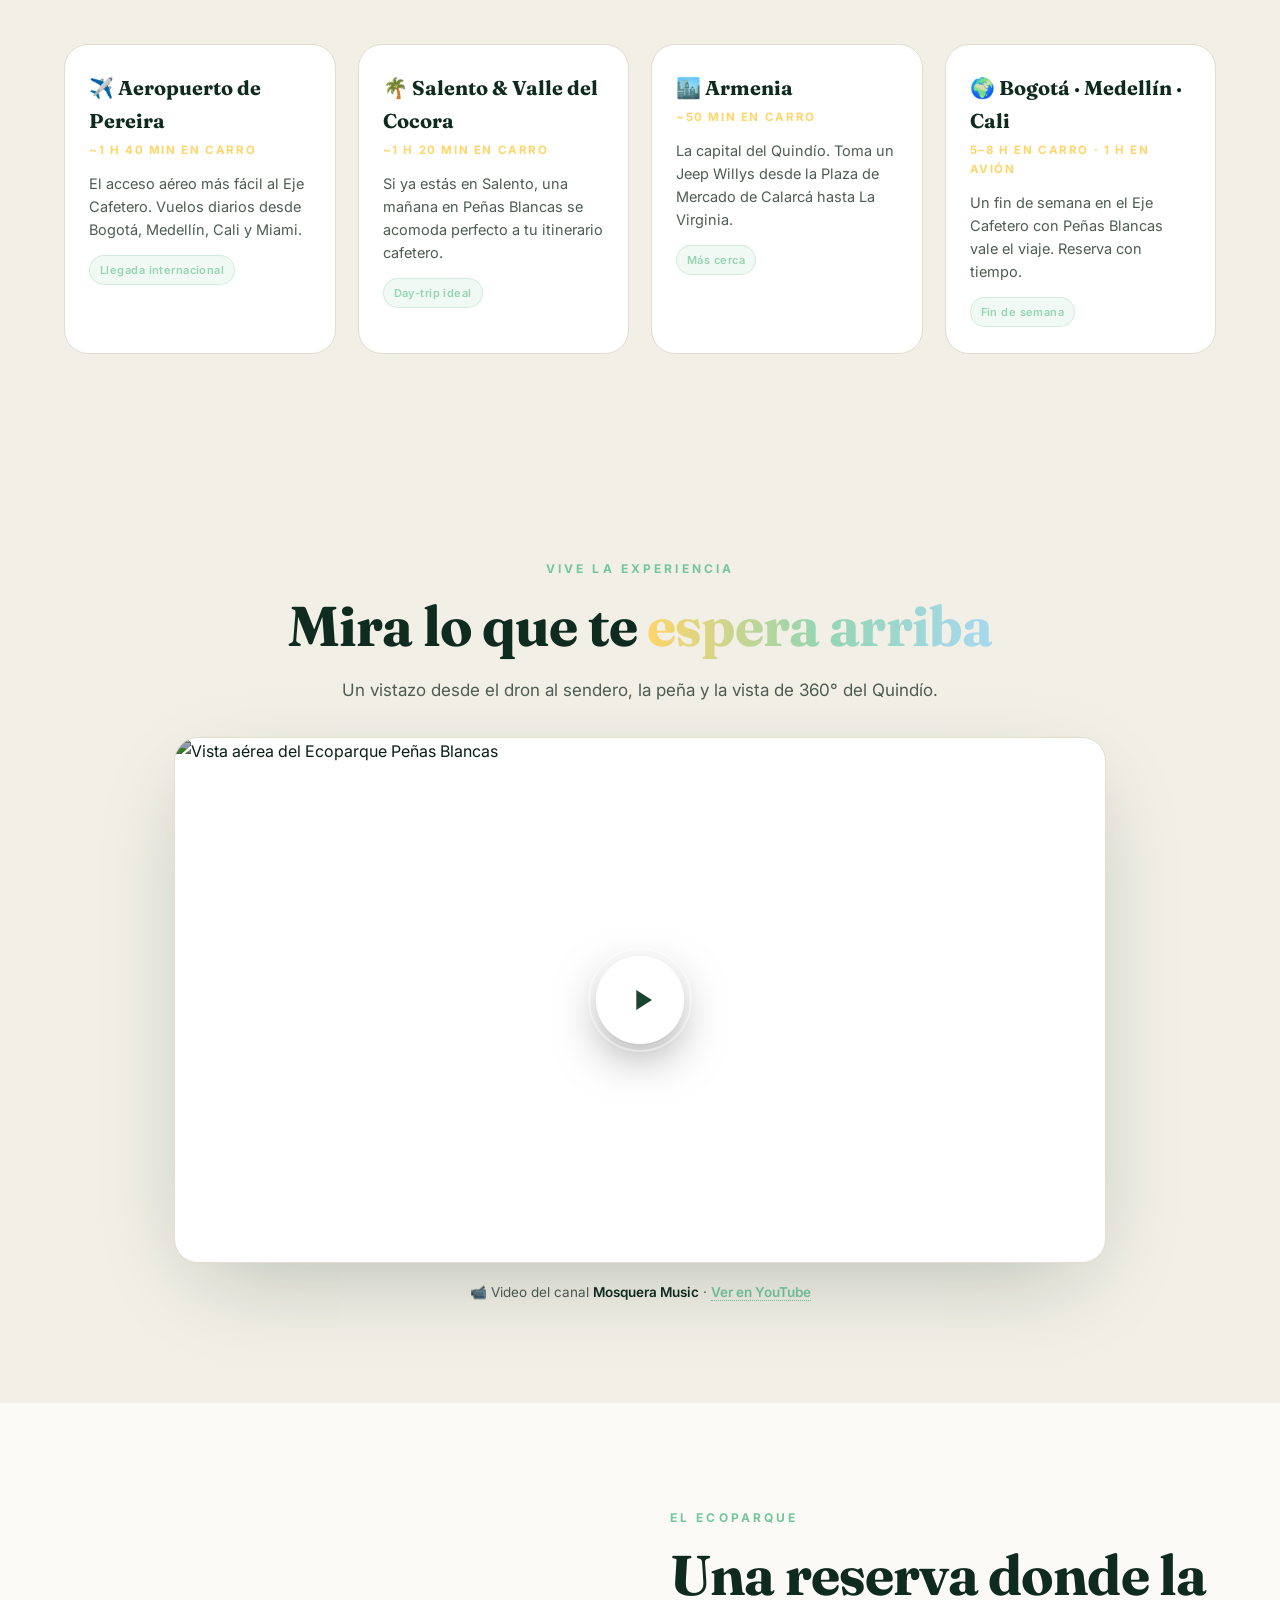
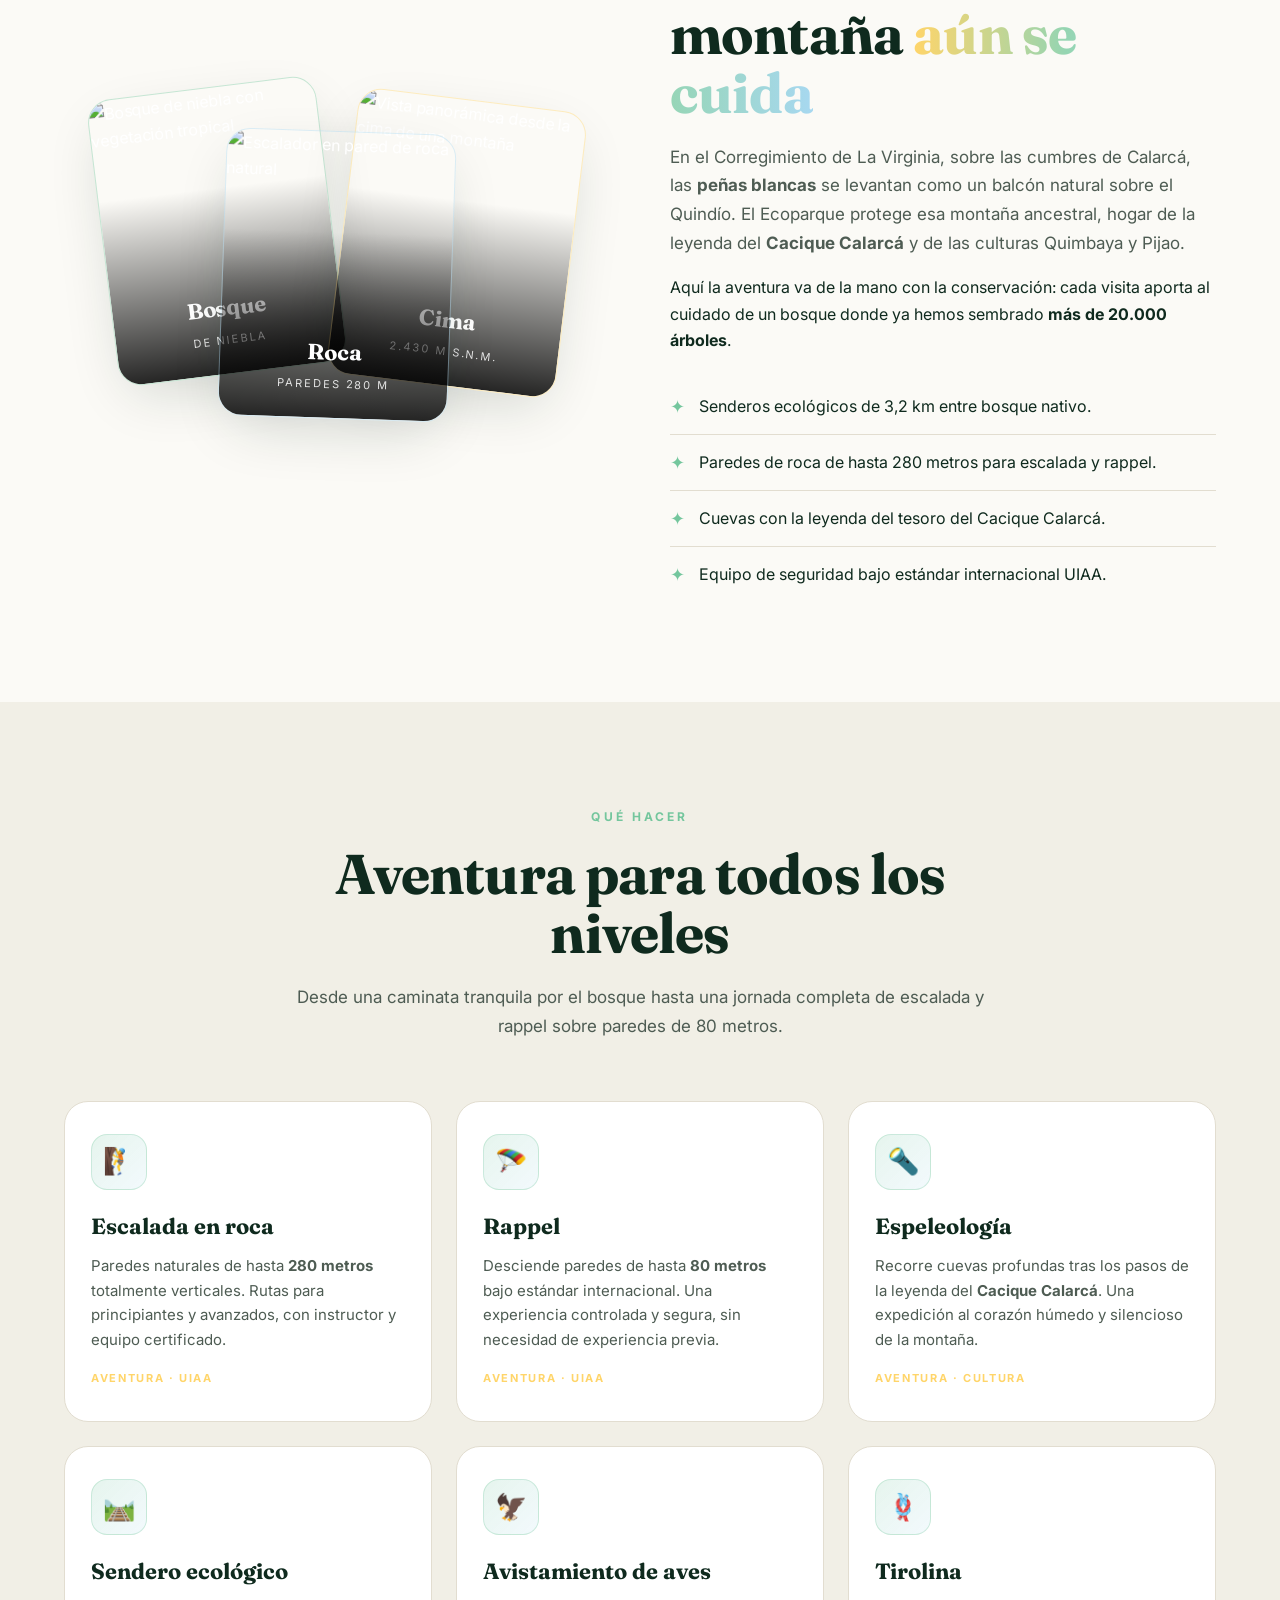
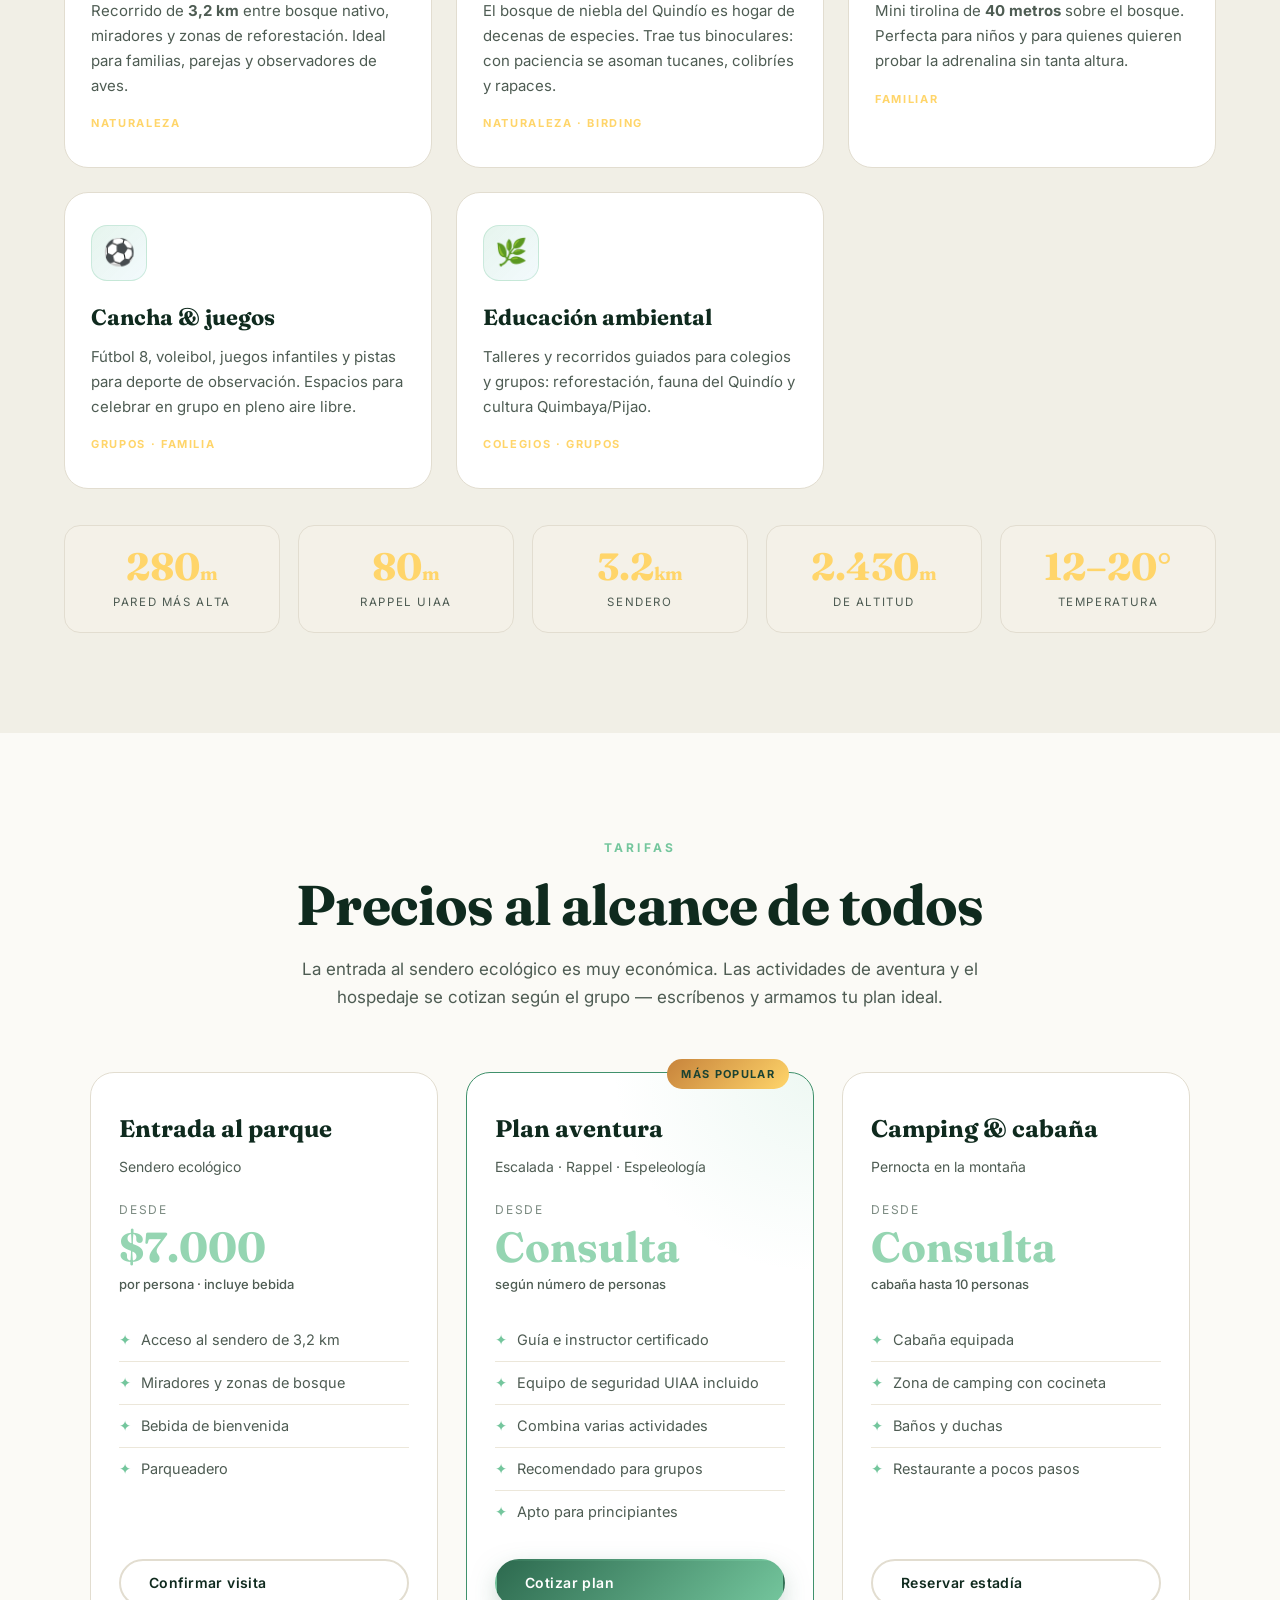
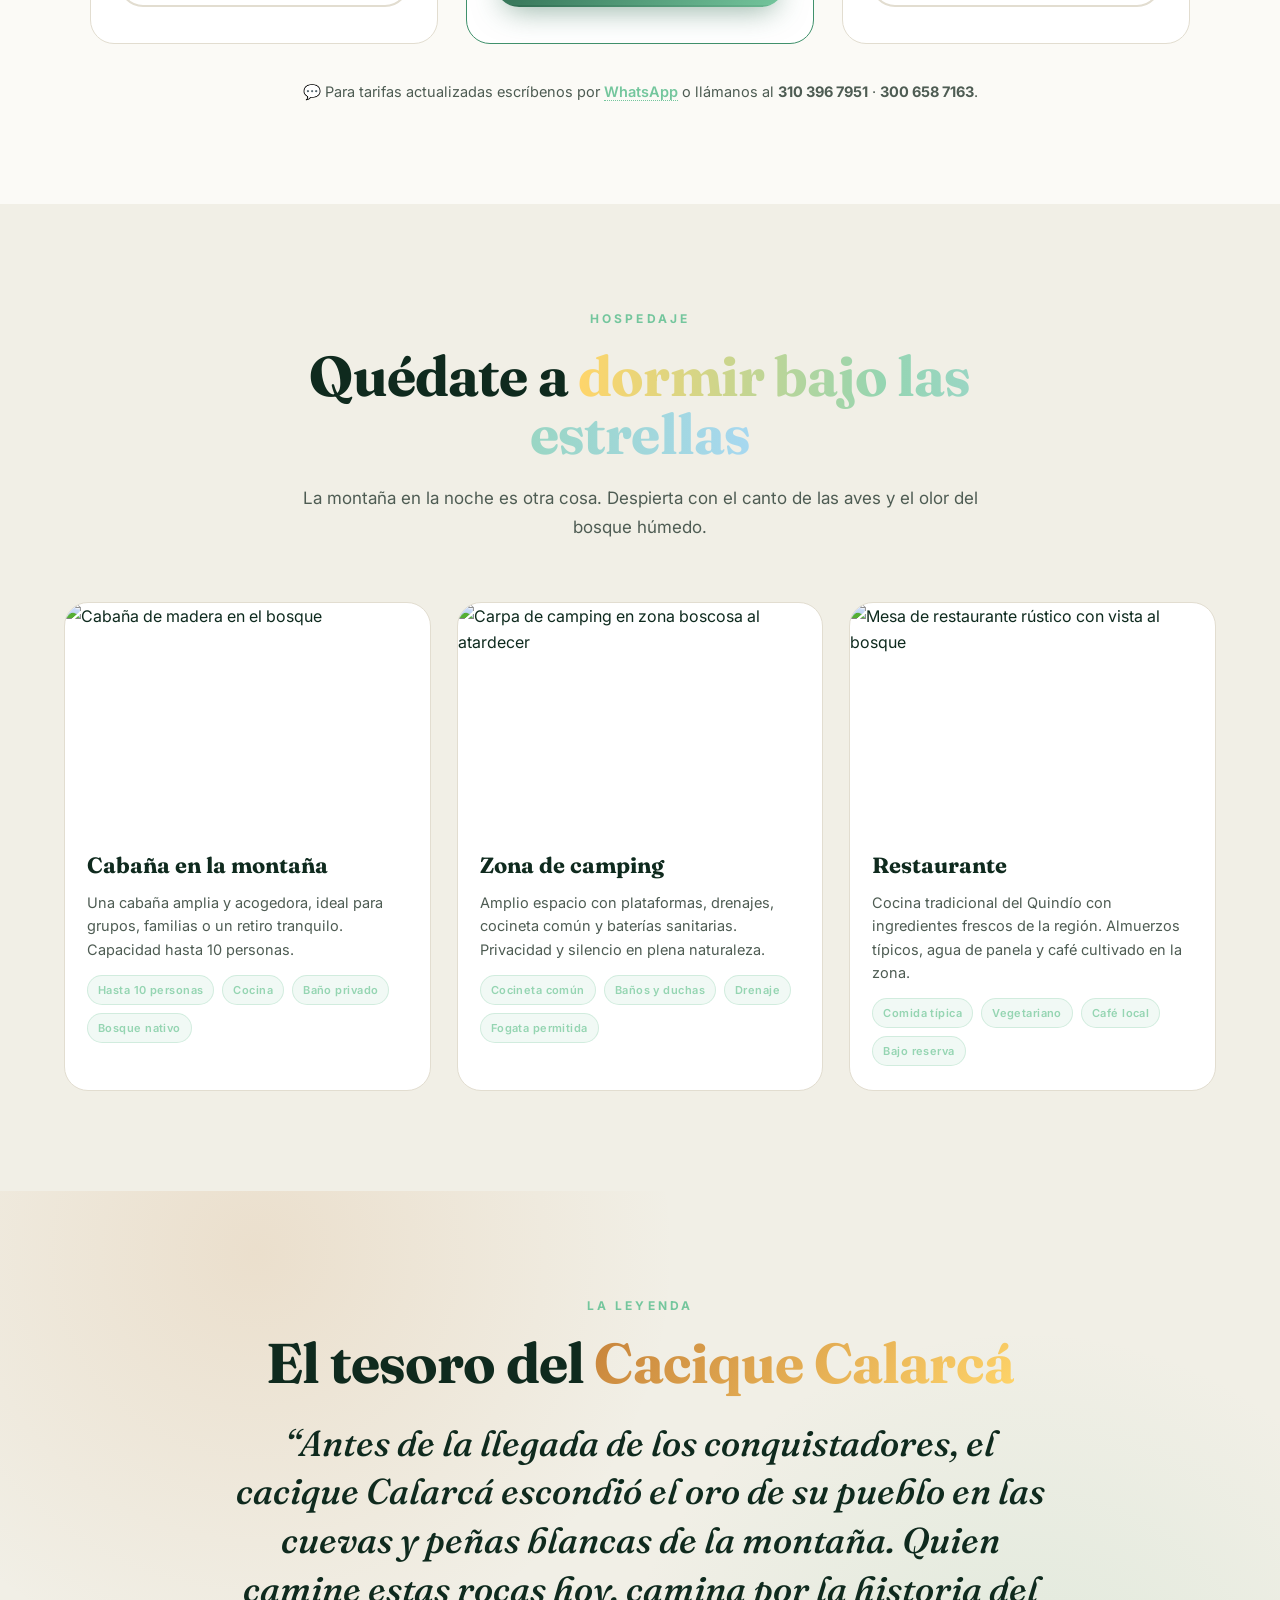
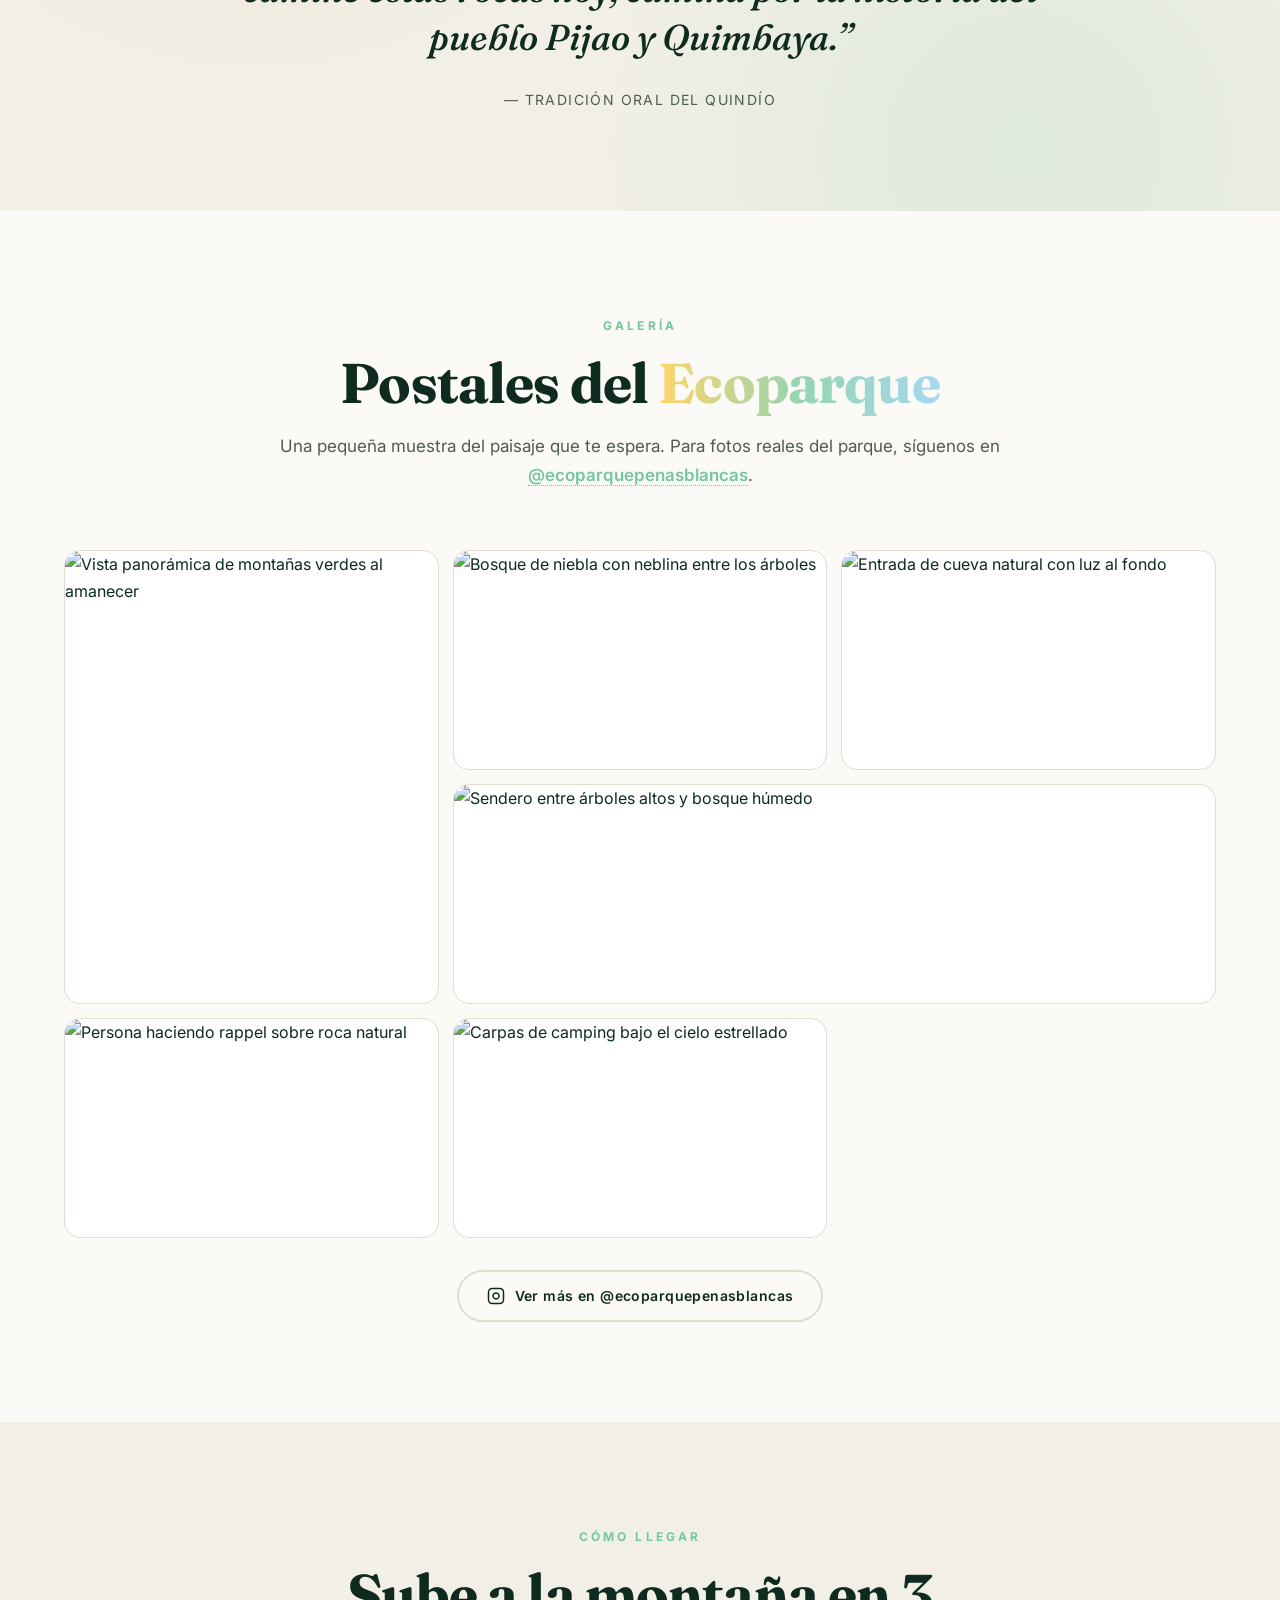
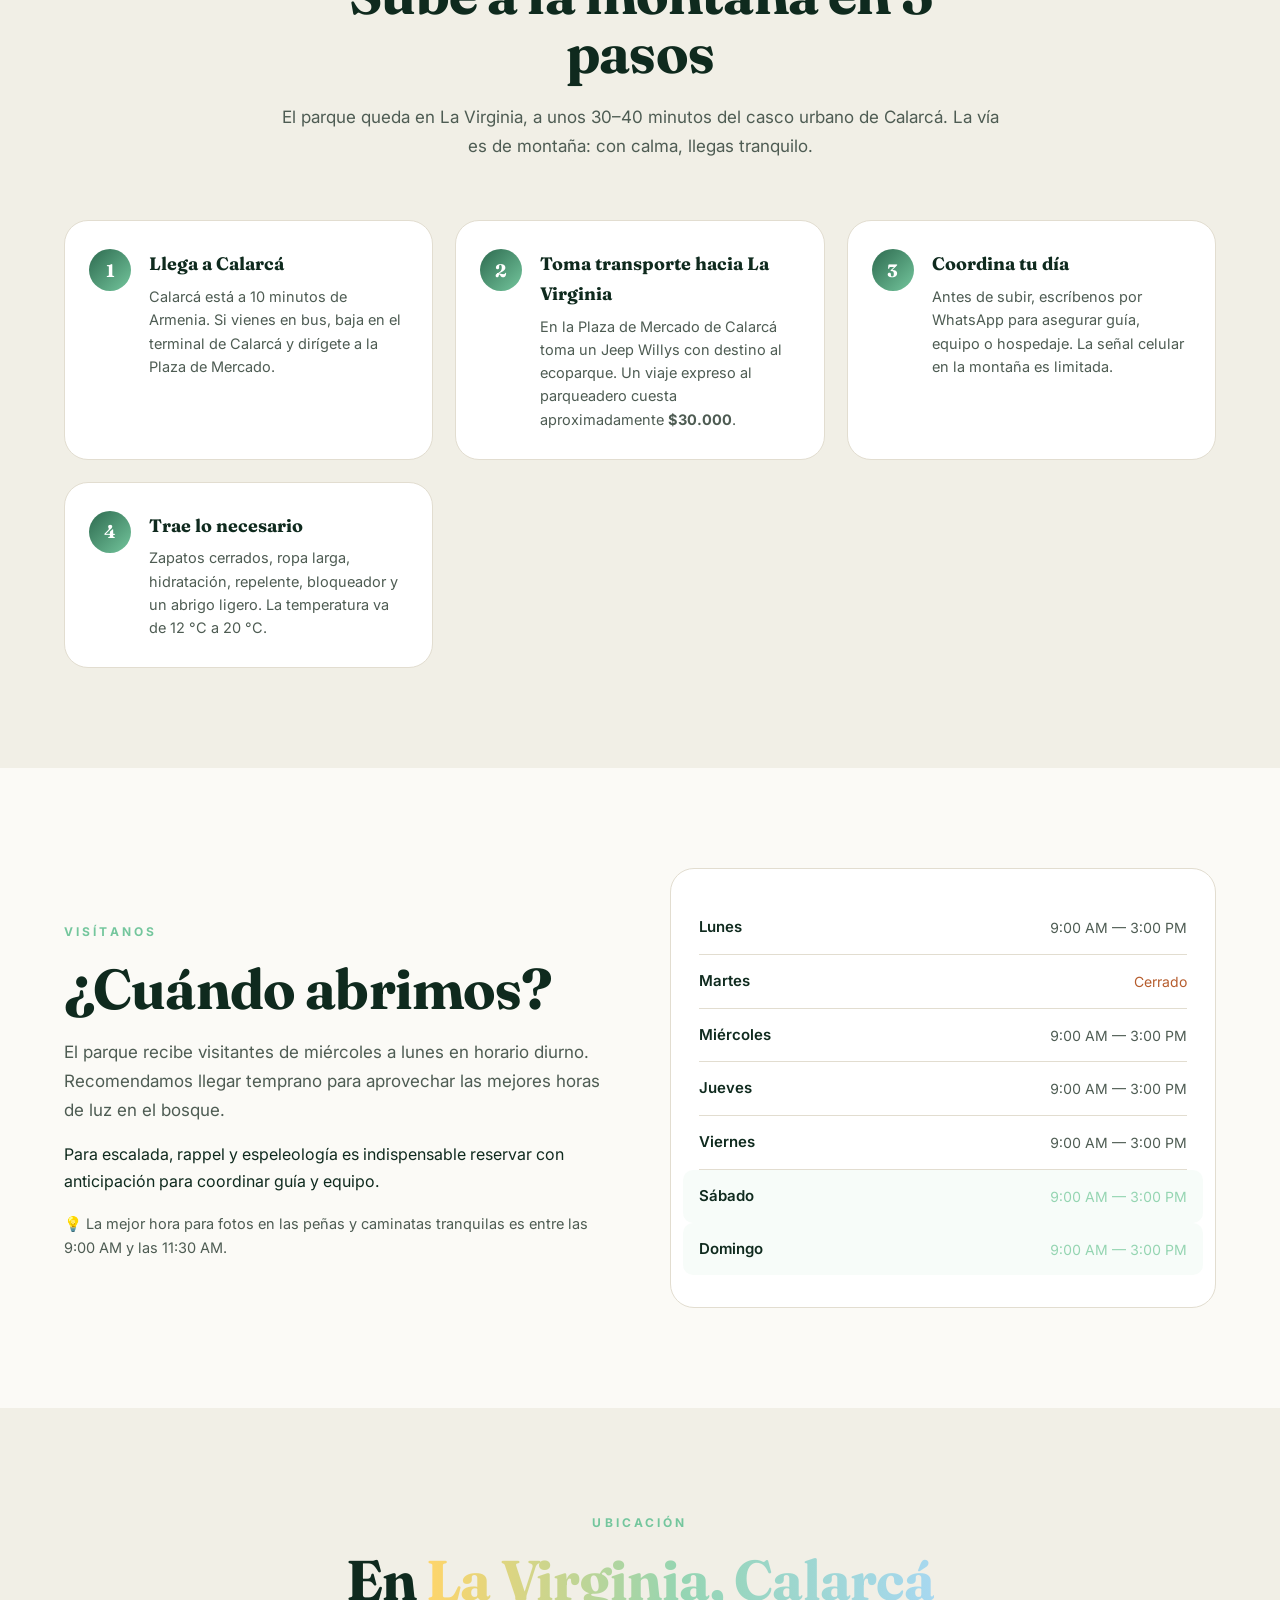
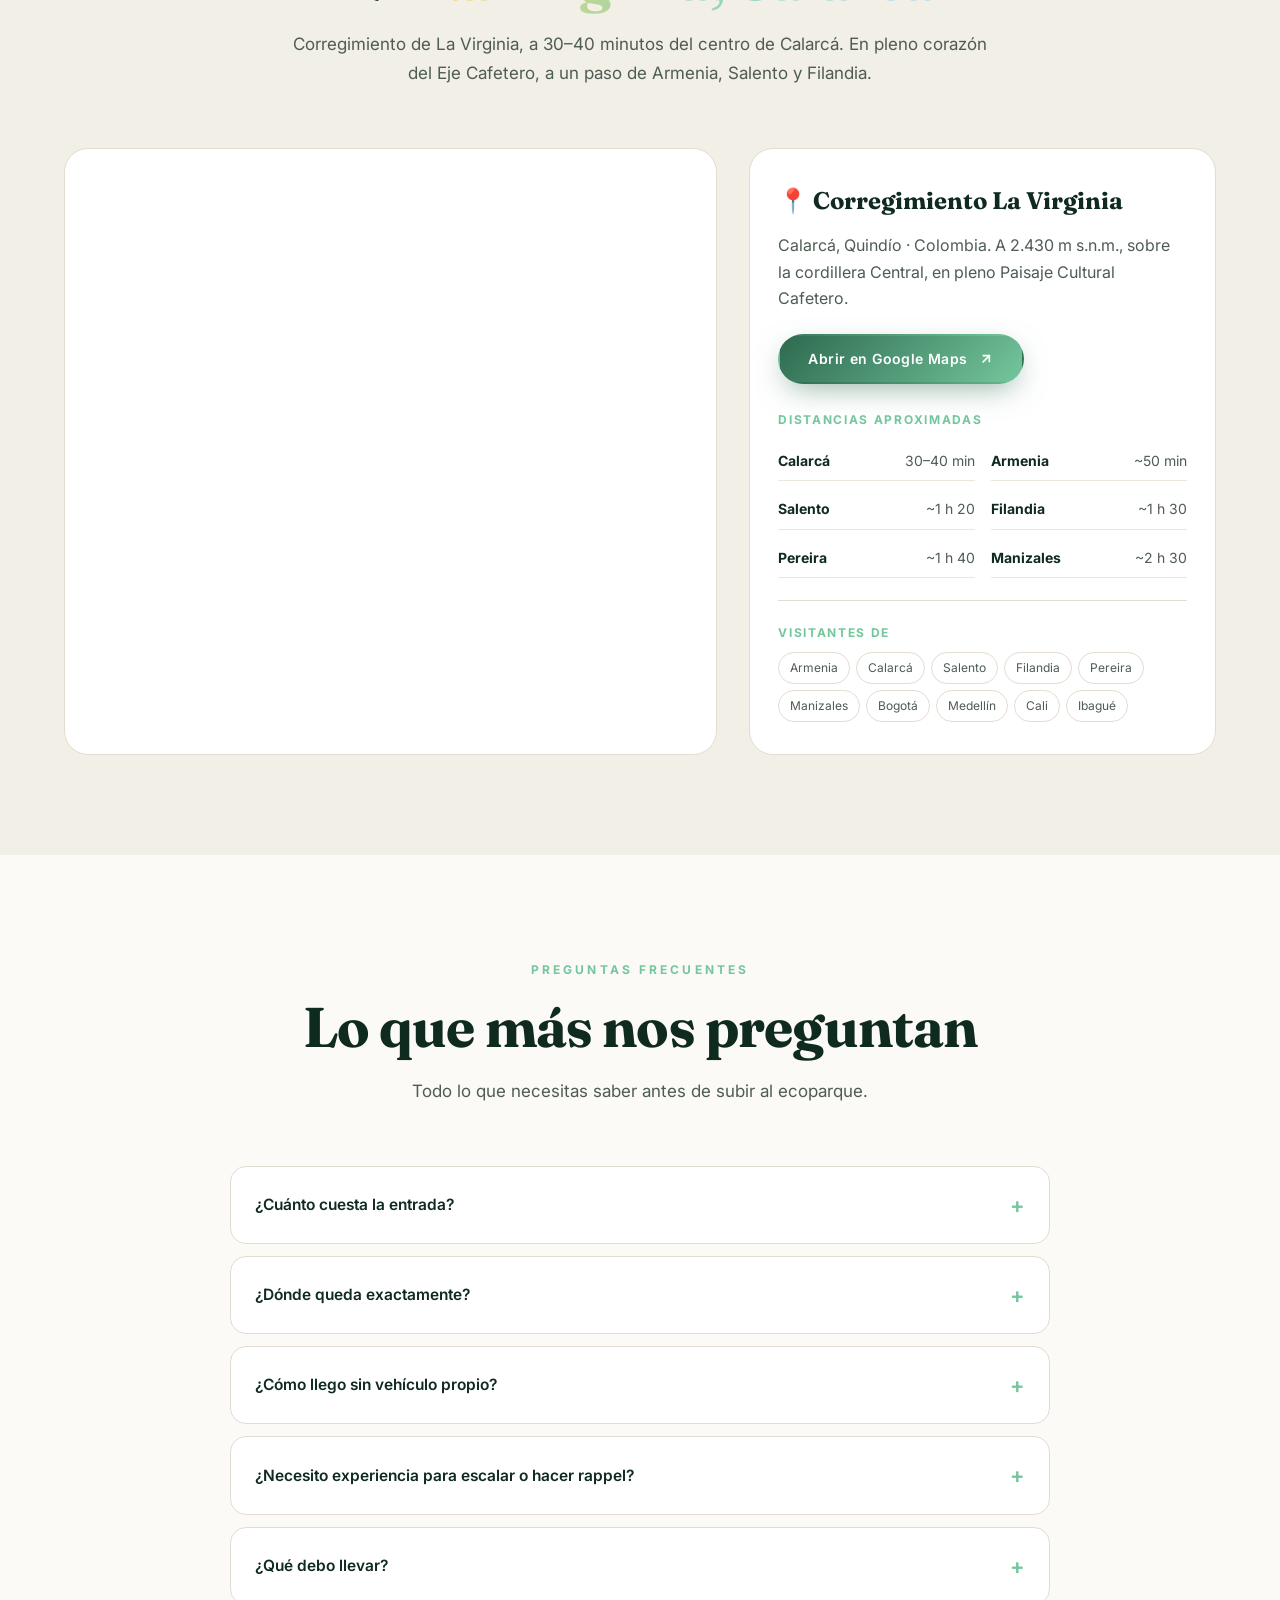
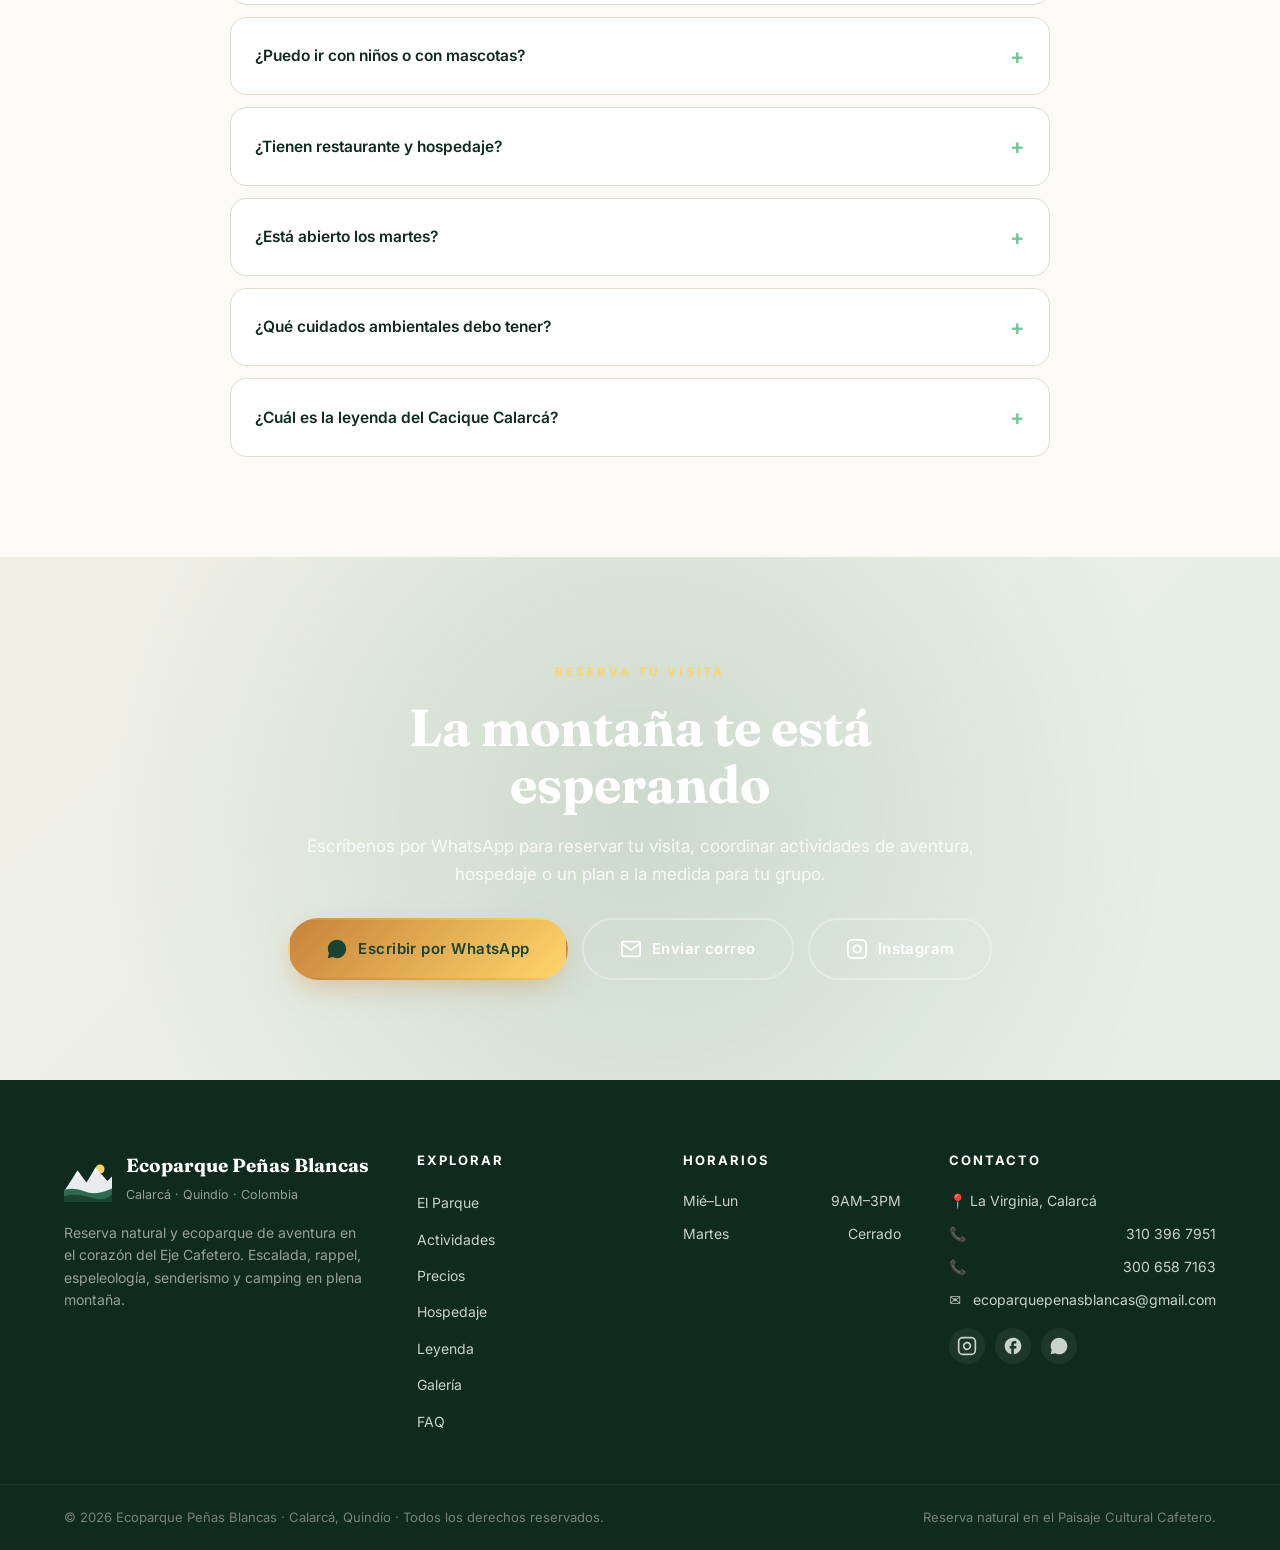
==== commit 24aa9886: "feat: hero background video + 'Watch the experience' YouTube section - Hero video: Cocora Valley dro" ====
--- a/index.html
+++ b/index.html
@@ -322,6 +322,12 @@
         <div class="hero__glow hero__glow--2"></div>
         <div class="hero__glow hero__glow--3"></div>
     </div>
+    <video class="hero__video" autoplay muted loop playsinline preload="metadata"
+           poster="https://images.unsplash.com/photo-1464822759023-fed622ff2c3b?w=1200&q=70&auto=format&fit=crop"
+           aria-hidden="true">
+        <source src="assets/hero-cocora-sd.mp4" type="video/mp4">
+    </video>
+    <div class="hero__video-overlay" aria-hidden="true"></div>
 
     <div class="container hero__inner">
         <div class="hero__content">
@@ -439,6 +445,24 @@
     </div>
 </section>
 
+<!-- ===== WATCH THE EXPERIENCE ===== -->
+<section class="experience" id="experiencia" aria-labelledby="experiencia-title">
+    <div class="container experience__wrap">
+        <div class="section__head" style="margin-bottom:32px;">
+            <span class="section__eyebrow">Vive la experiencia</span>
+            <h2 class="section__title" id="experiencia-title">Mira lo que te <span class="text-gradient">espera arriba</span></h2>
+            <p class="section__lead">Un vistazo desde el dron al sendero, la peña y la vista de 360° del Quindío.</p>
+        </div>
+        <div class="experience__player" data-youtube="Ehikm4-QxTk" role="button" tabindex="0" aria-label="Reproducir video — Ecoparque Peñas Blancas, La Virginia, Calarcá">
+            <img src="https://i.ytimg.com/vi/Ehikm4-QxTk/maxresdefault.jpg" alt="Vista aérea del Ecoparque Peñas Blancas" loading="lazy" width="980" height="551">
+            <span class="experience__play" aria-hidden="true">
+                <svg viewBox="0 0 24 24" fill="currentColor"><path d="M8 5v14l11-7z"/></svg>
+            </span>
+        </div>
+        <p class="experience__caption">📹 Video del canal <strong>Mosquera Music</strong> · <a href="https://www.youtube.com/watch?v=Ehikm4-QxTk" target="_blank" rel="noopener">Ver en YouTube</a></p>
+    </div>
+</section>
+
 <!-- ===== ABOUT ===== -->
 <section class="section" id="sobre" aria-labelledby="sobre-title">
     <div class="container grid grid--2">
--- a/styles.css
+++ b/styles.css
@@ -674,6 +674,130 @@
     background: var(--sun);
     top: 40%; left: 50%;
     animation-delay: 8s;
+}
+
+/* Hero background video */
+.hero__video {
+    position: absolute;
+    inset: 0;
+    width: 100%;
+    height: 100%;
+    object-fit: cover;
+    z-index: -2;
+    opacity: 0;
+    transition: opacity 1.2s var(--ease);
+    pointer-events: none;
+}
+.hero__video.loaded { opacity: .35; }
+[data-theme="light"] .hero__video.loaded { opacity: .5; }
+.hero__video-overlay {
+    position: absolute;
+    inset: 0;
+    z-index: -1;
+    background:
+        radial-gradient(ellipse at 30% 50%, rgba(11,22,18,.55) 0%, transparent 70%),
+        linear-gradient(180deg, rgba(11,22,18,.4) 0%, rgba(11,22,18,.65) 100%);
+    pointer-events: none;
+}
+[data-theme="light"] .hero__video-overlay {
+    background:
+        radial-gradient(ellipse at 30% 50%, rgba(251,250,246,.7) 0%, transparent 70%),
+        linear-gradient(180deg, rgba(251,250,246,.5) 0%, rgba(251,250,246,.6) 100%);
+}
+@media (prefers-reduced-motion: reduce) {
+    .hero__video { display: none; }
+}
+
+/* Watch-the-experience YouTube section */
+.experience {
+    background: var(--bg-soft);
+    padding: 100px 0;
+    position: relative;
+}
+.experience__wrap {
+    max-width: 980px;
+    margin: 0 auto;
+}
+.experience__player {
+    position: relative;
+    padding-top: 56.25%;
+    border-radius: var(--radius-lg);
+    overflow: hidden;
+    box-shadow: var(--shadow-lg);
+    background: var(--bg-card);
+    border: 1px solid var(--line);
+    cursor: pointer;
+    margin-top: 14px;
+}
+.experience__player iframe,
+.experience__player img {
+    position: absolute;
+    inset: 0;
+    width: 100%;
+    height: 100%;
+    border: 0;
+    object-fit: cover;
+    display: block;
+}
+.experience__player img {
+    filter: brightness(.7) saturate(1.1);
+    transition: filter .35s var(--ease);
+}
+.experience__player:hover img { filter: brightness(.85) saturate(1.15); }
+.experience__play {
+    position: absolute;
+    top: 50%;
+    left: 50%;
+    transform: translate(-50%, -50%);
+    width: 88px;
+    height: 88px;
+    border-radius: 50%;
+    background: rgba(255,255,255,.95);
+    color: var(--green-700);
+    display: inline-flex;
+    align-items: center;
+    justify-content: center;
+    box-shadow: 0 16px 50px -10px rgba(0,0,0,.5), 0 0 0 0 rgba(255,255,255,.4);
+    transition: transform .3s var(--ease), box-shadow .3s var(--ease);
+    z-index: 2;
+}
+.experience__play::before {
+    content: '';
+    position: absolute;
+    inset: -8px;
+    border-radius: 50%;
+    border: 2px solid rgba(255,255,255,.4);
+    animation: pulseRing 2.5s ease-out infinite;
+}
+@keyframes pulseRing {
+    0%   { transform: scale(1); opacity: .8; }
+    100% { transform: scale(1.4); opacity: 0; }
+}
+.experience__player:hover .experience__play {
+    transform: translate(-50%, -50%) scale(1.06);
+    box-shadow: 0 20px 60px -10px rgba(0,0,0,.6);
+}
+.experience__play svg {
+    width: 34px;
+    height: 34px;
+    margin-left: 4px;
+}
+.experience__caption {
+    margin-top: 18px;
+    text-align: center;
+    color: var(--muted);
+    font-size: 13.5px;
+}
+.experience__caption strong { color: var(--text); font-weight: 600; }
+.experience__caption a {
+    color: var(--green-400);
+    font-weight: 600;
+    border-bottom: 1px dotted var(--green-400);
+}
+
+@media (max-width: 720px) {
+    .experience__play { width: 64px; height: 64px; }
+    .experience__play svg { width: 24px; height: 24px; }
 }
 @keyframes pulse {
     0%, 100% { opacity: .22; transform: scale(1); }
--- a/styles.css
+++ b/styles.css
@@ -674,6 +674,130 @@
     background: var(--sun);
     top: 40%; left: 50%;
     animation-delay: 8s;
+}
+
+/* Hero background video */
+.hero__video {
+    position: absolute;
+    inset: 0;
+    width: 100%;
+    height: 100%;
+    object-fit: cover;
+    z-index: -2;
+    opacity: 0;
+    transition: opacity 1.2s var(--ease);
+    pointer-events: none;
+}
+.hero__video.loaded { opacity: .35; }
+[data-theme="light"] .hero__video.loaded { opacity: .5; }
+.hero__video-overlay {
+    position: absolute;
+    inset: 0;
+    z-index: -1;
+    background:
+        radial-gradient(ellipse at 30% 50%, rgba(11,22,18,.55) 0%, transparent 70%),
+        linear-gradient(180deg, rgba(11,22,18,.4) 0%, rgba(11,22,18,.65) 100%);
+    pointer-events: none;
+}
+[data-theme="light"] .hero__video-overlay {
+    background:
+        radial-gradient(ellipse at 30% 50%, rgba(251,250,246,.7) 0%, transparent 70%),
+        linear-gradient(180deg, rgba(251,250,246,.5) 0%, rgba(251,250,246,.6) 100%);
+}
+@media (prefers-reduced-motion: reduce) {
+    .hero__video { display: none; }
+}
+
+/* Watch-the-experience YouTube section */
+.experience {
+    background: var(--bg-soft);
+    padding: 100px 0;
+    position: relative;
+}
+.experience__wrap {
+    max-width: 980px;
+    margin: 0 auto;
+}
+.experience__player {
+    position: relative;
+    padding-top: 56.25%;
+    border-radius: var(--radius-lg);
+    overflow: hidden;
+    box-shadow: var(--shadow-lg);
+    background: var(--bg-card);
+    border: 1px solid var(--line);
+    cursor: pointer;
+    margin-top: 14px;
+}
+.experience__player iframe,
+.experience__player img {
+    position: absolute;
+    inset: 0;
+    width: 100%;
+    height: 100%;
+    border: 0;
+    object-fit: cover;
+    display: block;
+}
+.experience__player img {
+    filter: brightness(.7) saturate(1.1);
+    transition: filter .35s var(--ease);
+}
+.experience__player:hover img { filter: brightness(.85) saturate(1.15); }
+.experience__play {
+    position: absolute;
+    top: 50%;
+    left: 50%;
+    transform: translate(-50%, -50%);
+    width: 88px;
+    height: 88px;
+    border-radius: 50%;
+    background: rgba(255,255,255,.95);
+    color: var(--green-700);
+    display: inline-flex;
+    align-items: center;
+    justify-content: center;
+    box-shadow: 0 16px 50px -10px rgba(0,0,0,.5), 0 0 0 0 rgba(255,255,255,.4);
+    transition: transform .3s var(--ease), box-shadow .3s var(--ease);
+    z-index: 2;
+}
+.experience__play::before {
+    content: '';
+    position: absolute;
+    inset: -8px;
+    border-radius: 50%;
+    border: 2px solid rgba(255,255,255,.4);
+    animation: pulseRing 2.5s ease-out infinite;
+}
+@keyframes pulseRing {
+    0%   { transform: scale(1); opacity: .8; }
+    100% { transform: scale(1.4); opacity: 0; }
+}
+.experience__player:hover .experience__play {
+    transform: translate(-50%, -50%) scale(1.06);
+    box-shadow: 0 20px 60px -10px rgba(0,0,0,.6);
+}
+.experience__play svg {
+    width: 34px;
+    height: 34px;
+    margin-left: 4px;
+}
+.experience__caption {
+    margin-top: 18px;
+    text-align: center;
+    color: var(--muted);
+    font-size: 13.5px;
+}
+.experience__caption strong { color: var(--text); font-weight: 600; }
+.experience__caption a {
+    color: var(--green-400);
+    font-weight: 600;
+    border-bottom: 1px dotted var(--green-400);
+}
+
+@media (max-width: 720px) {
+    .experience__play { width: 64px; height: 64px; }
+    .experience__play svg { width: 24px; height: 24px; }
 }
 @keyframes pulse {
     0%, 100% { opacity: .22; transform: scale(1); }
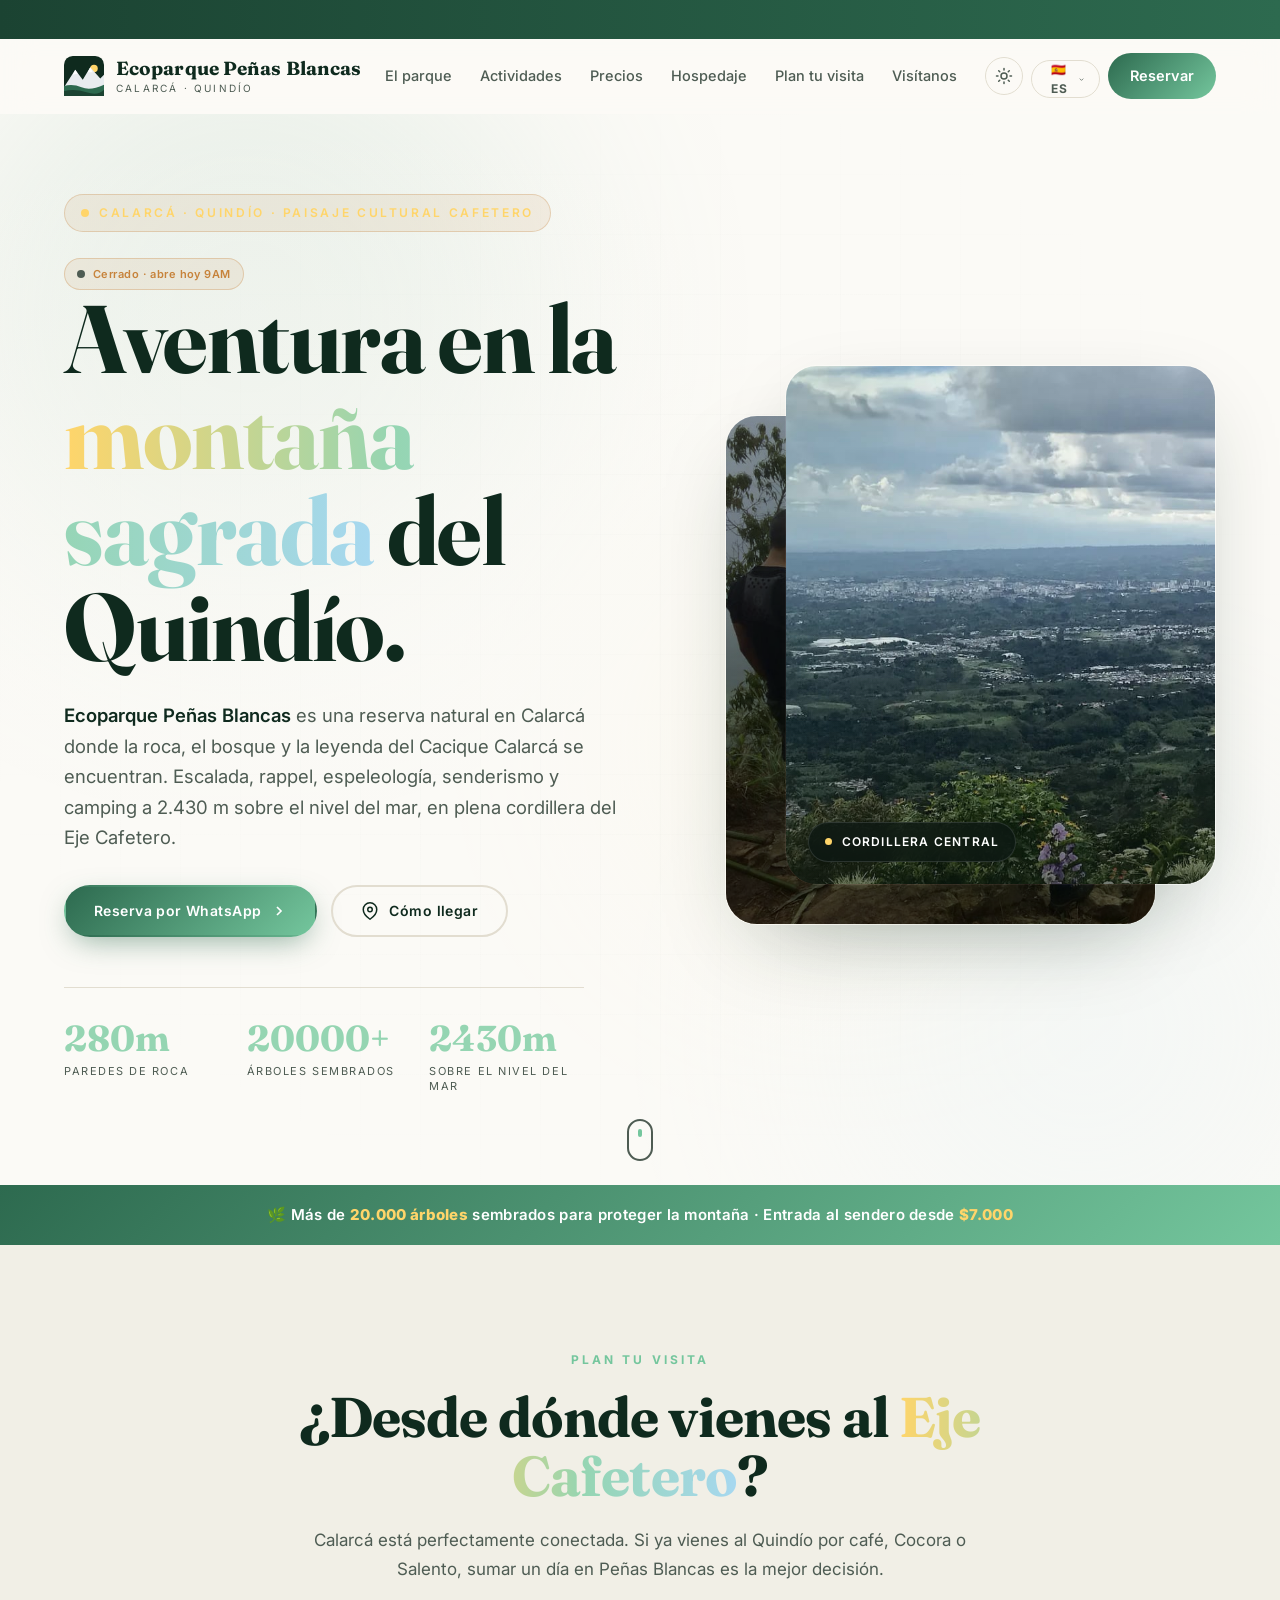
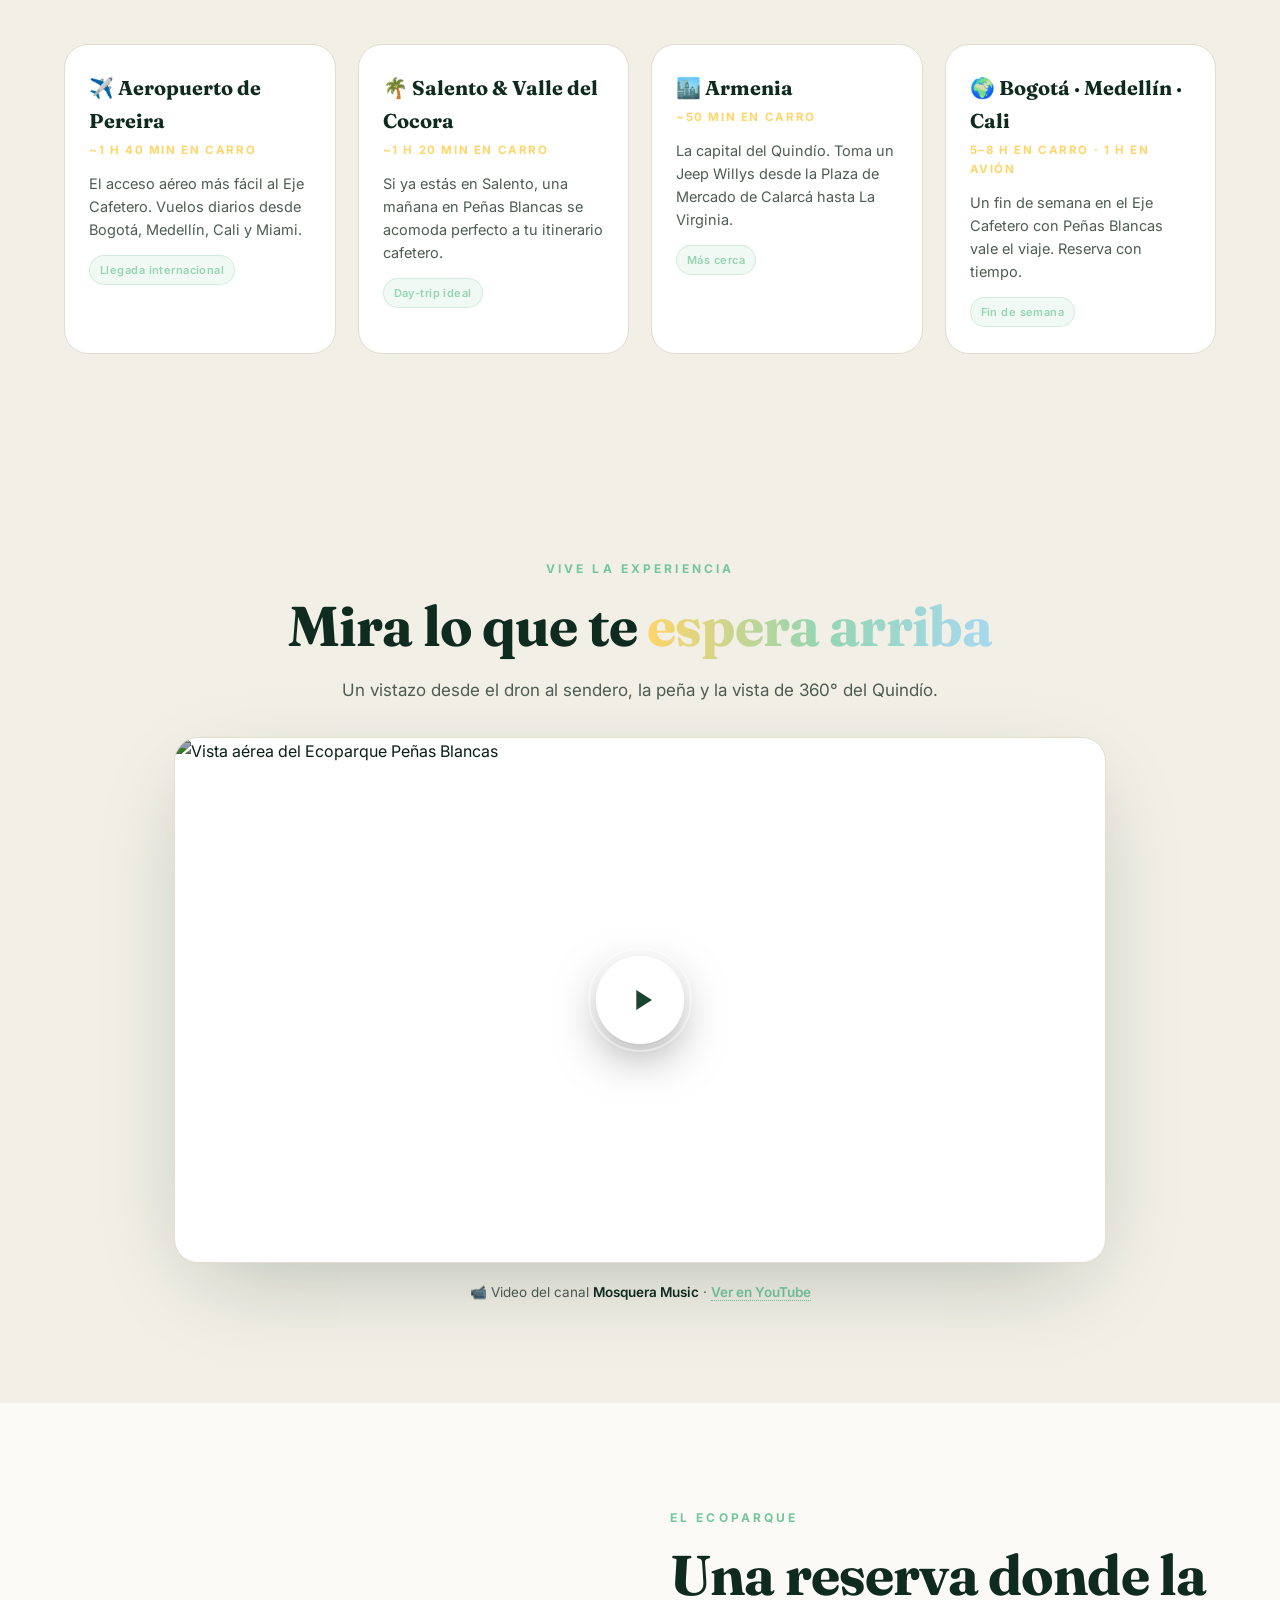
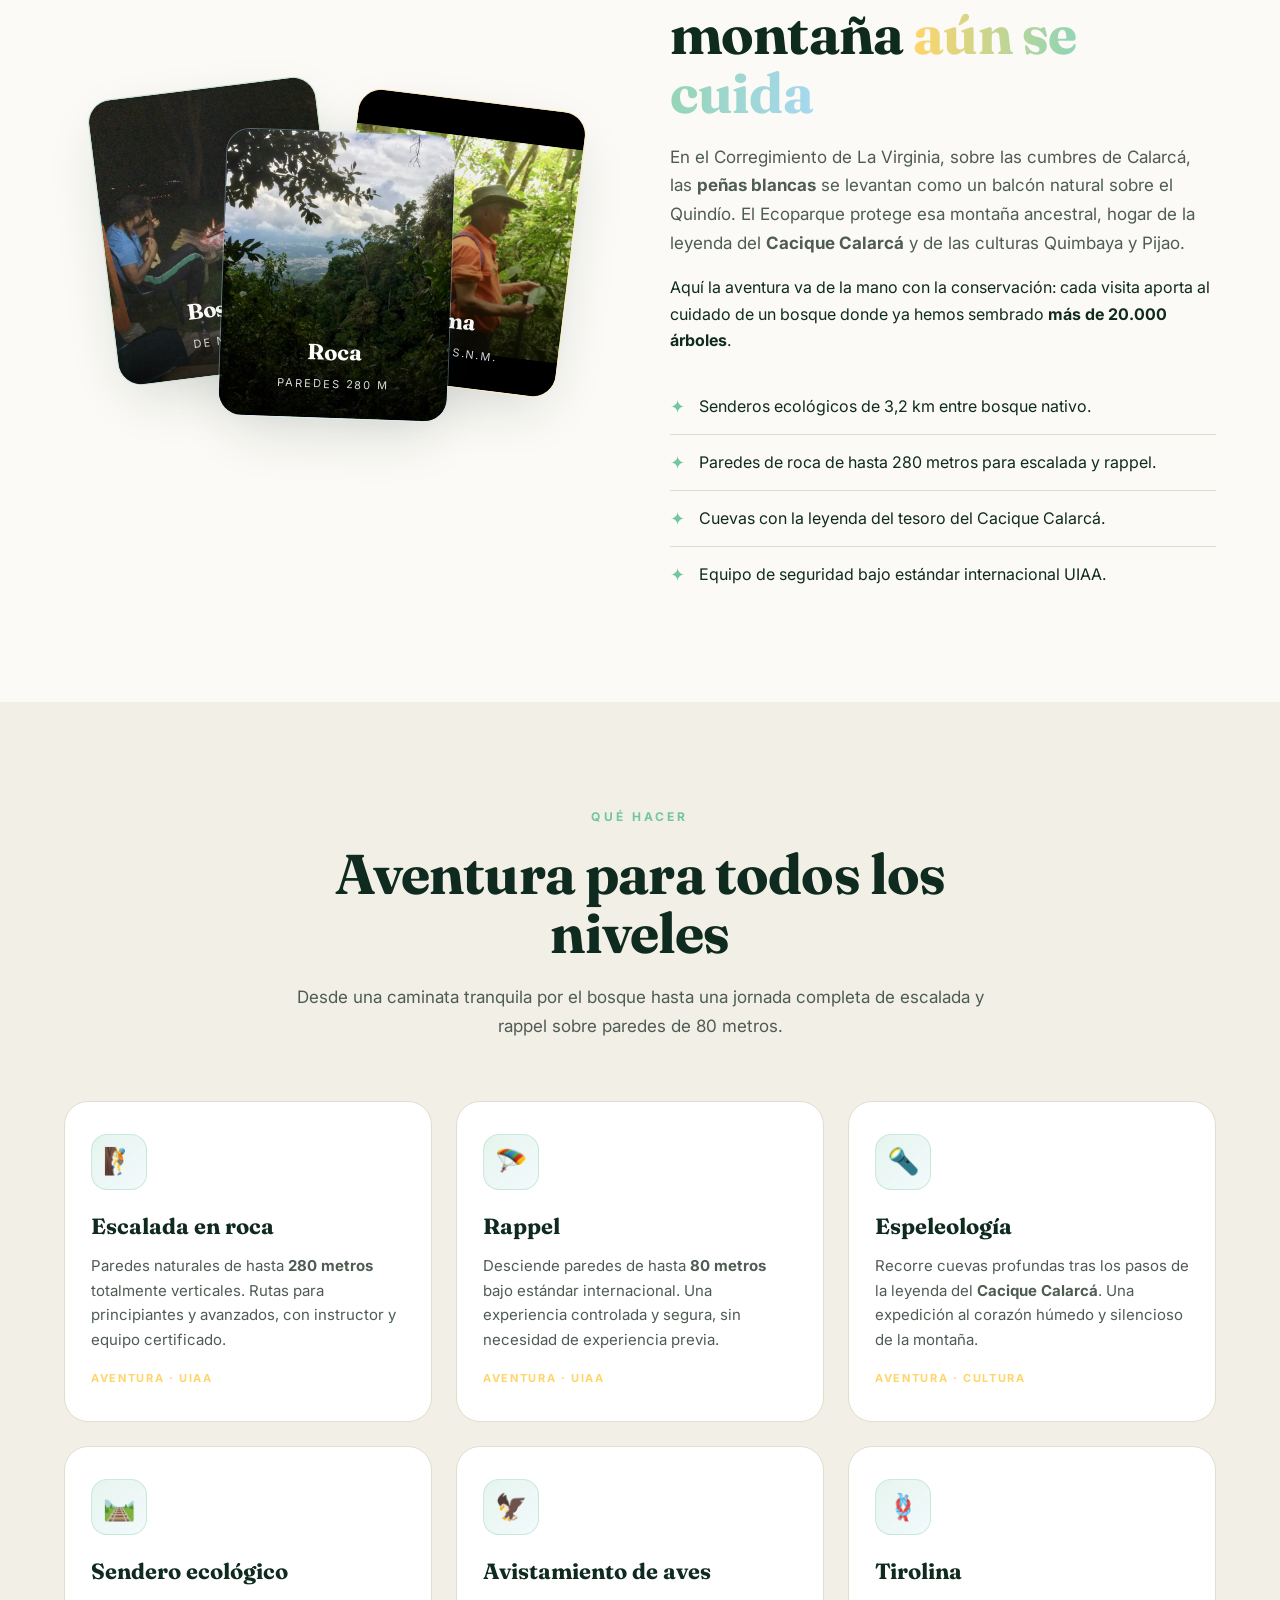
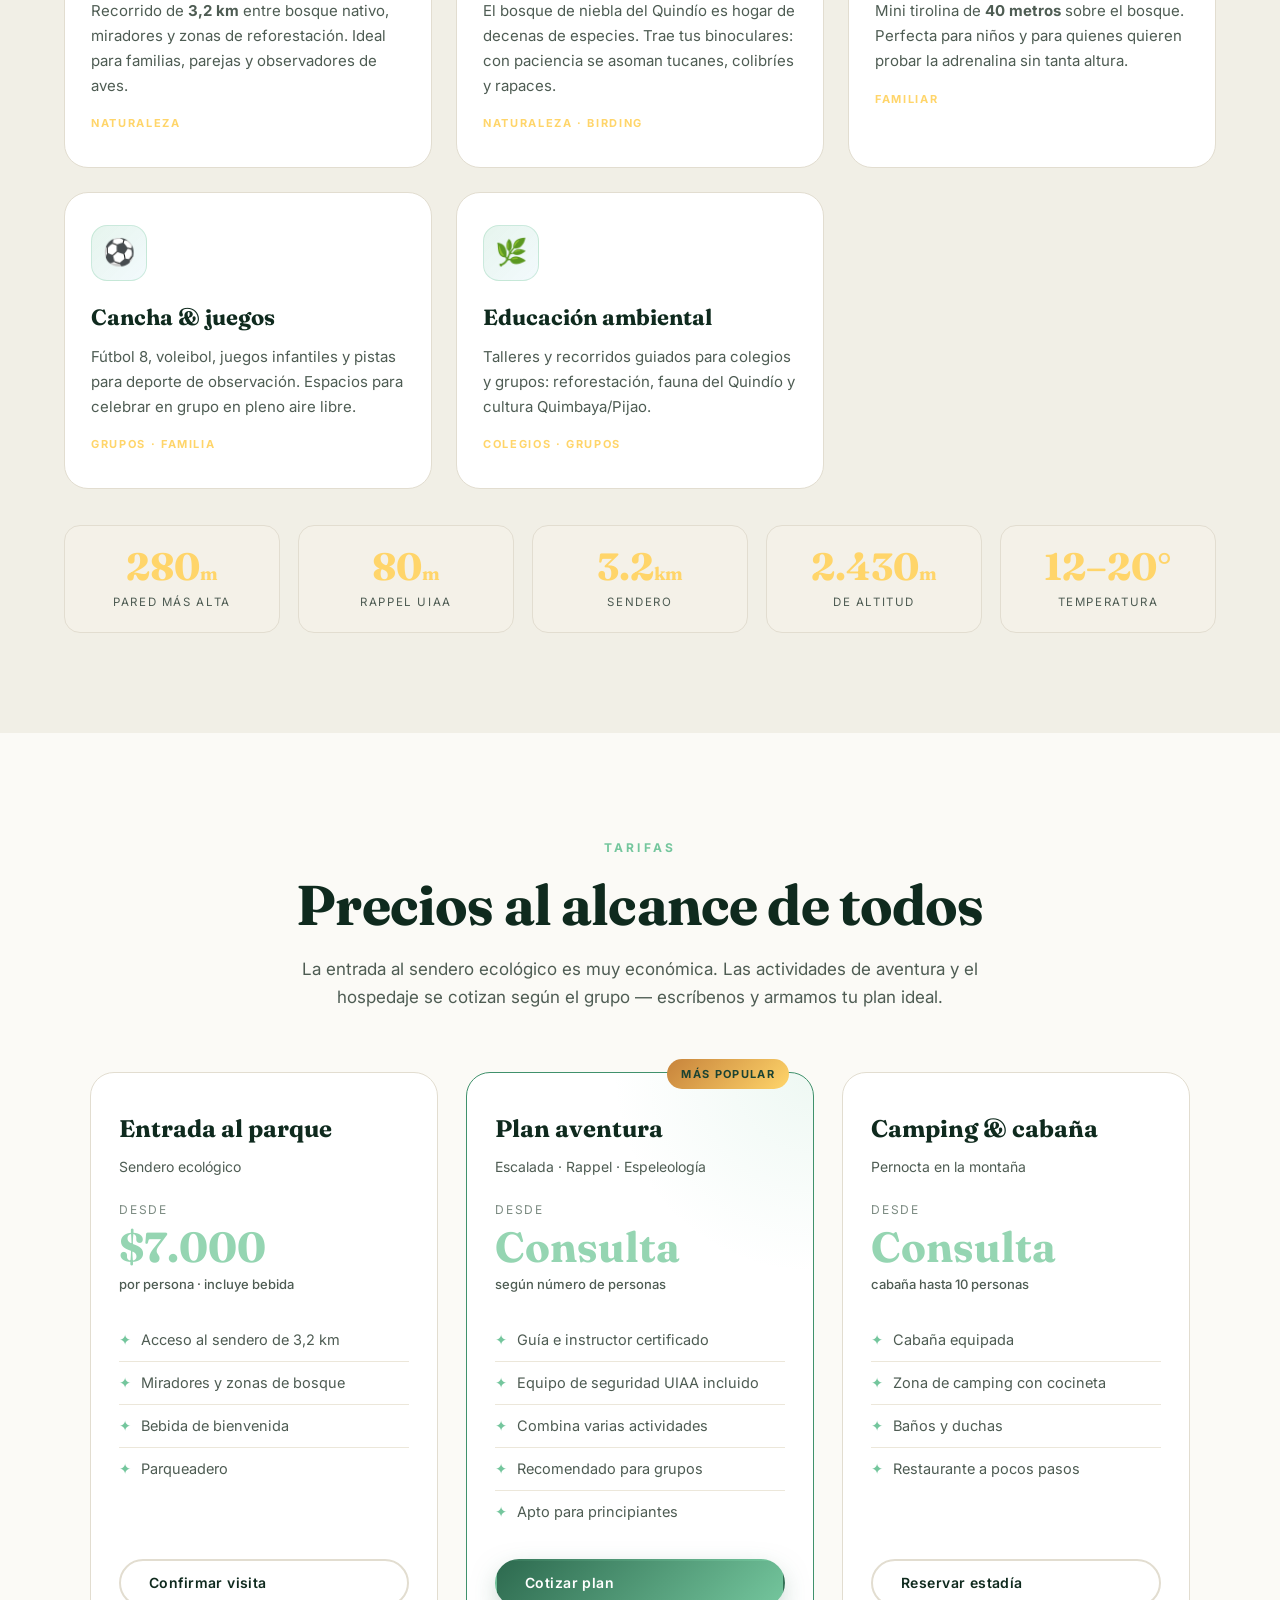
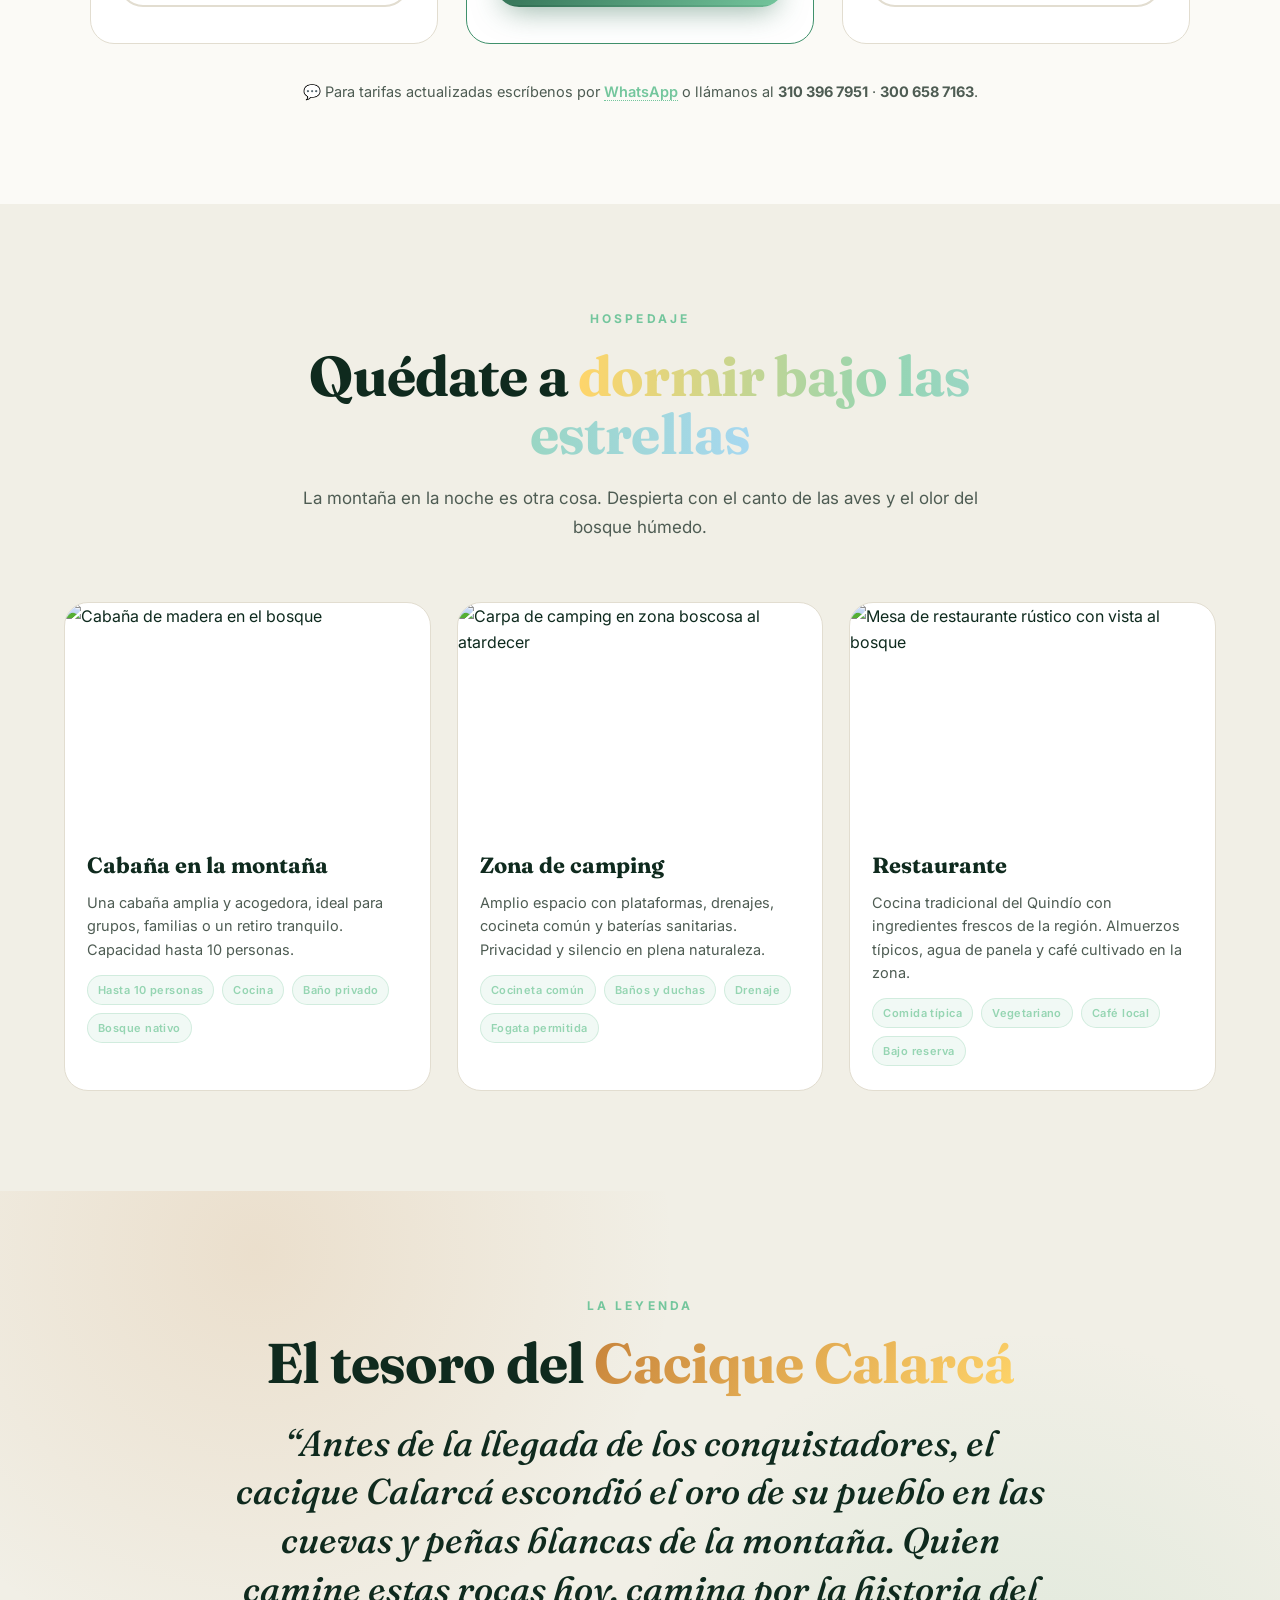
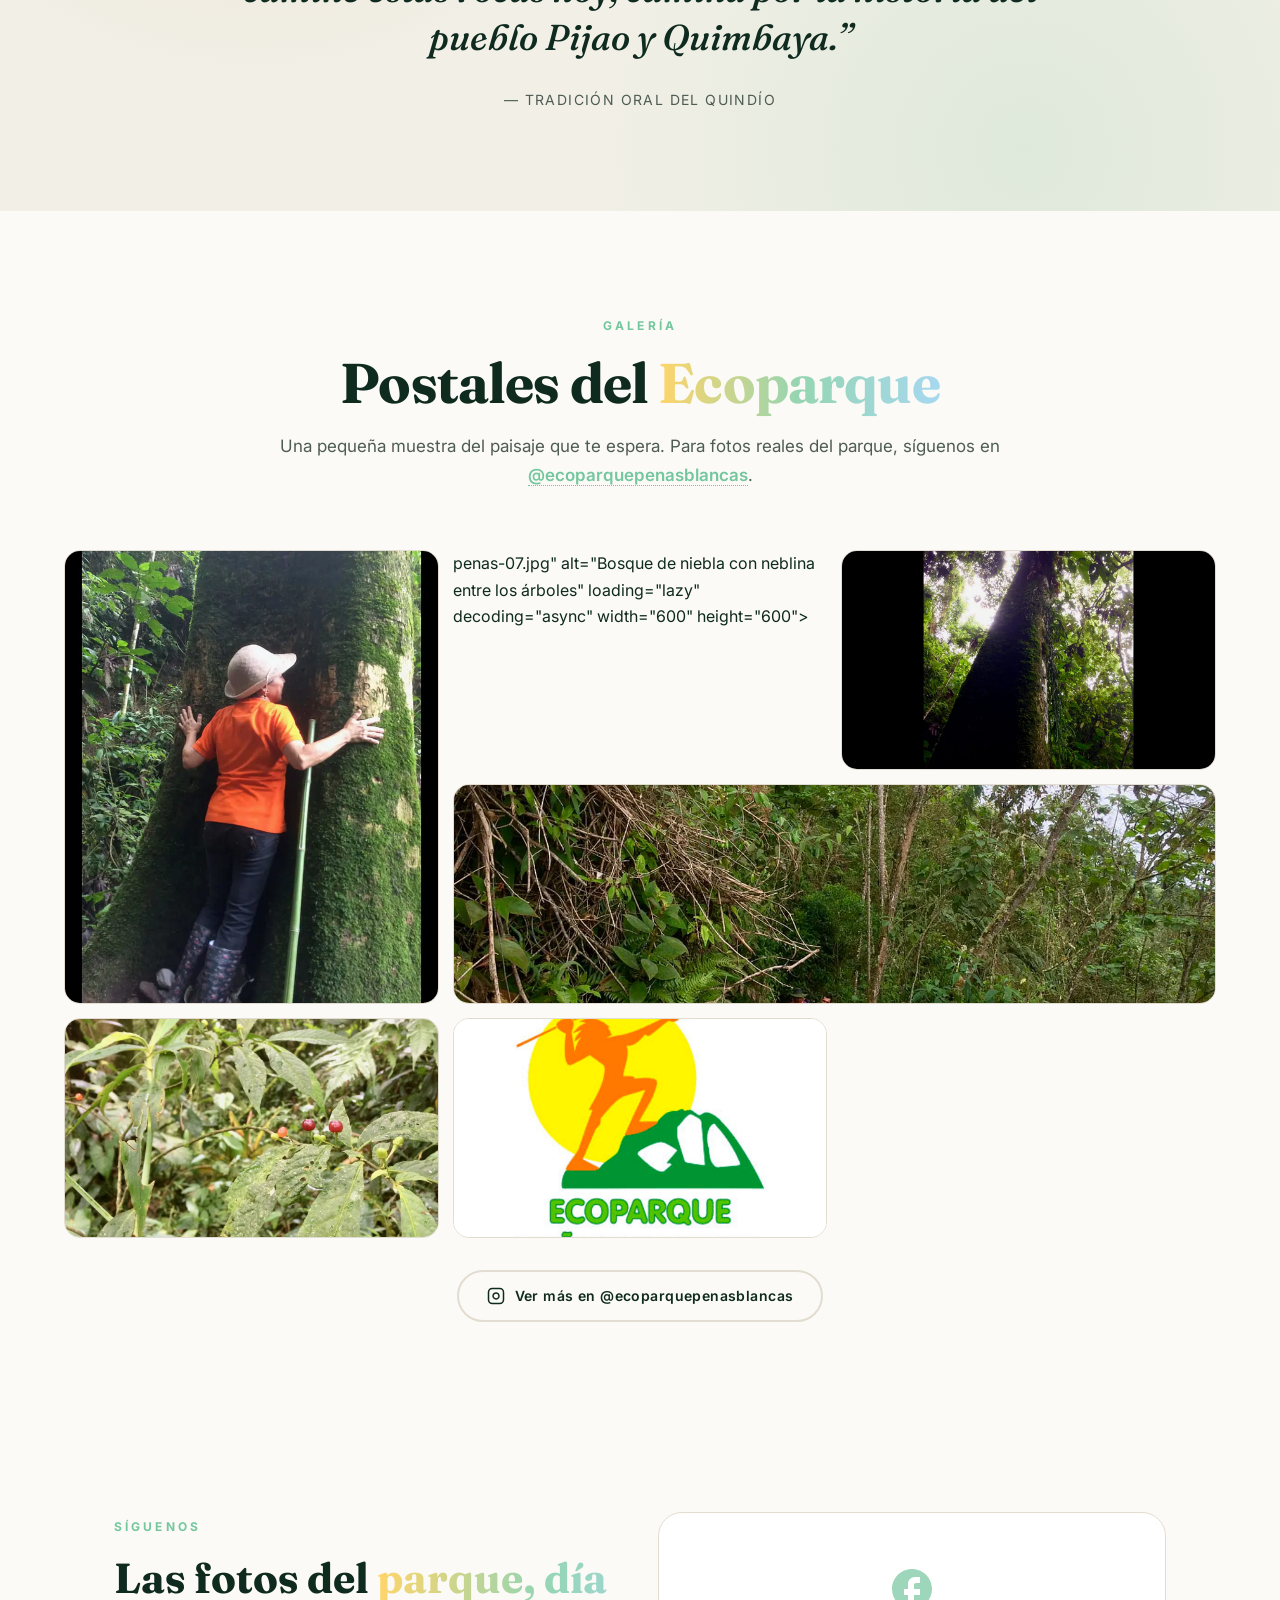
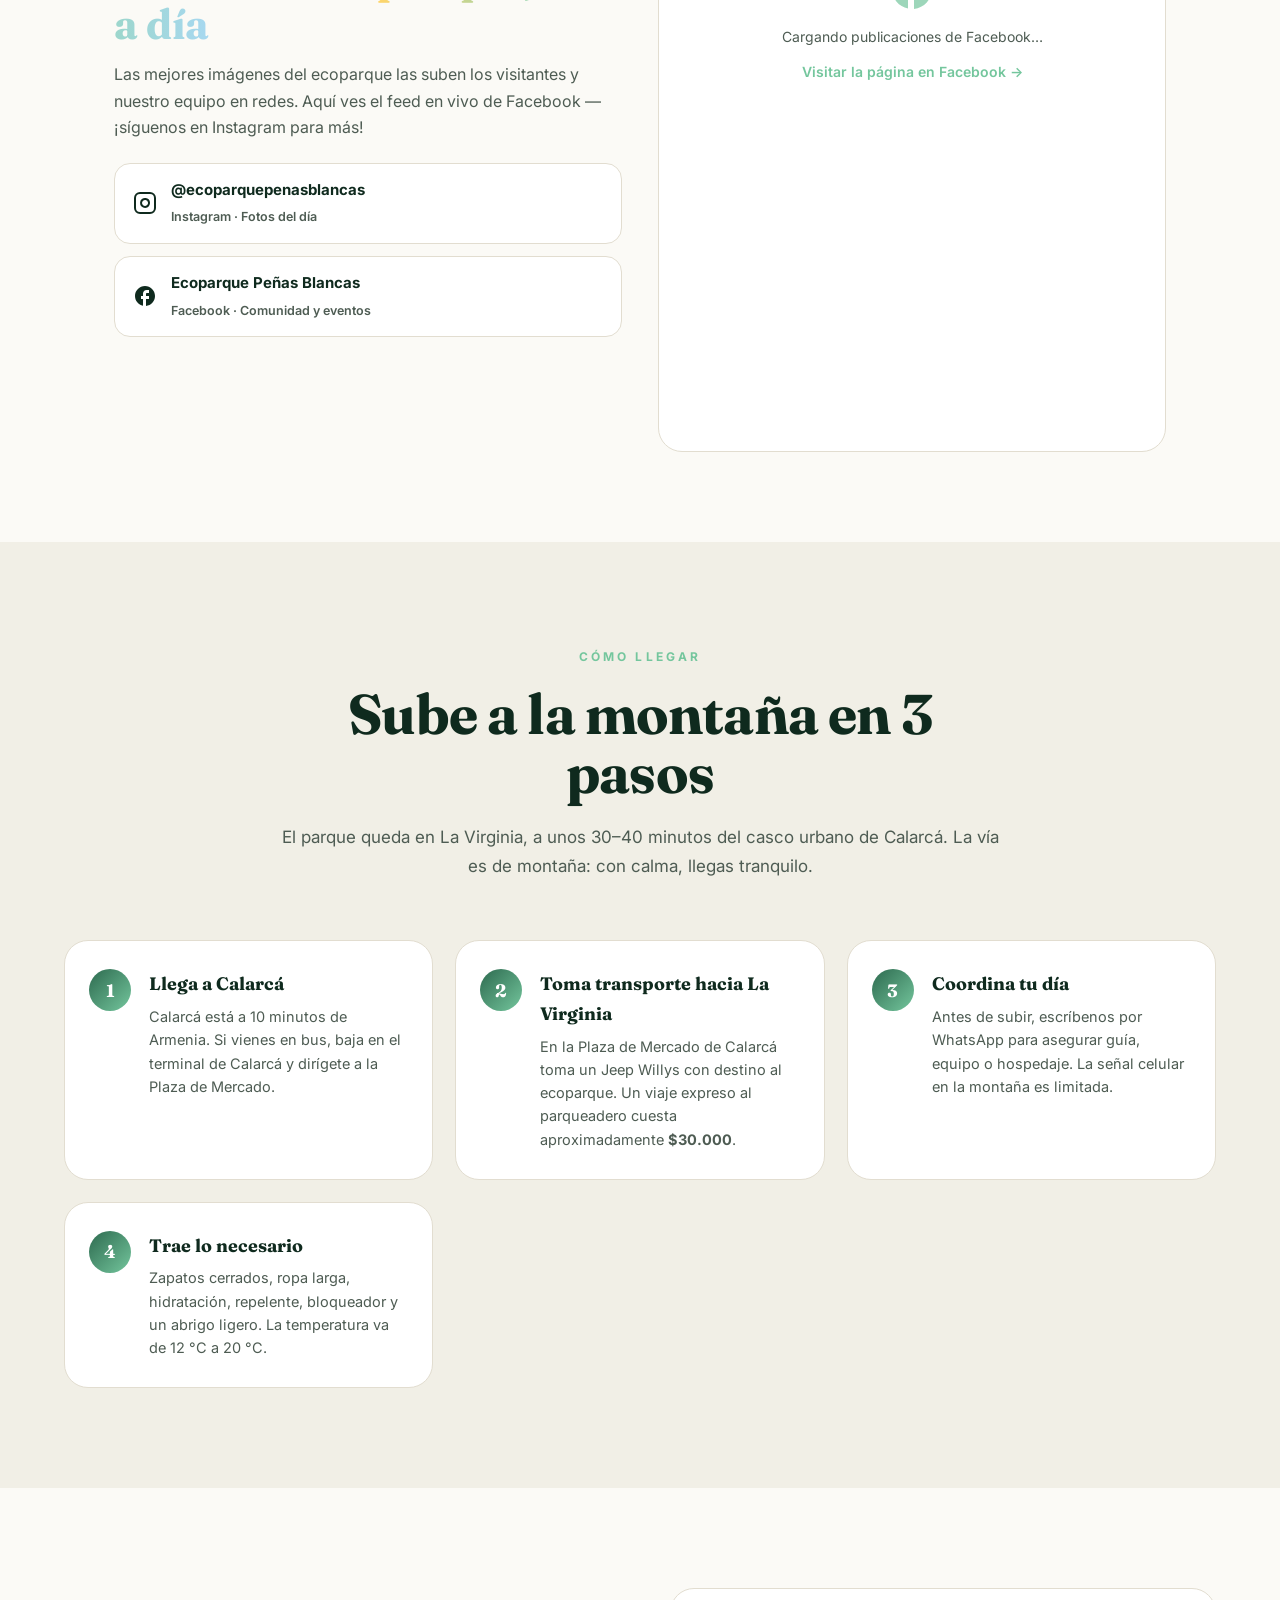
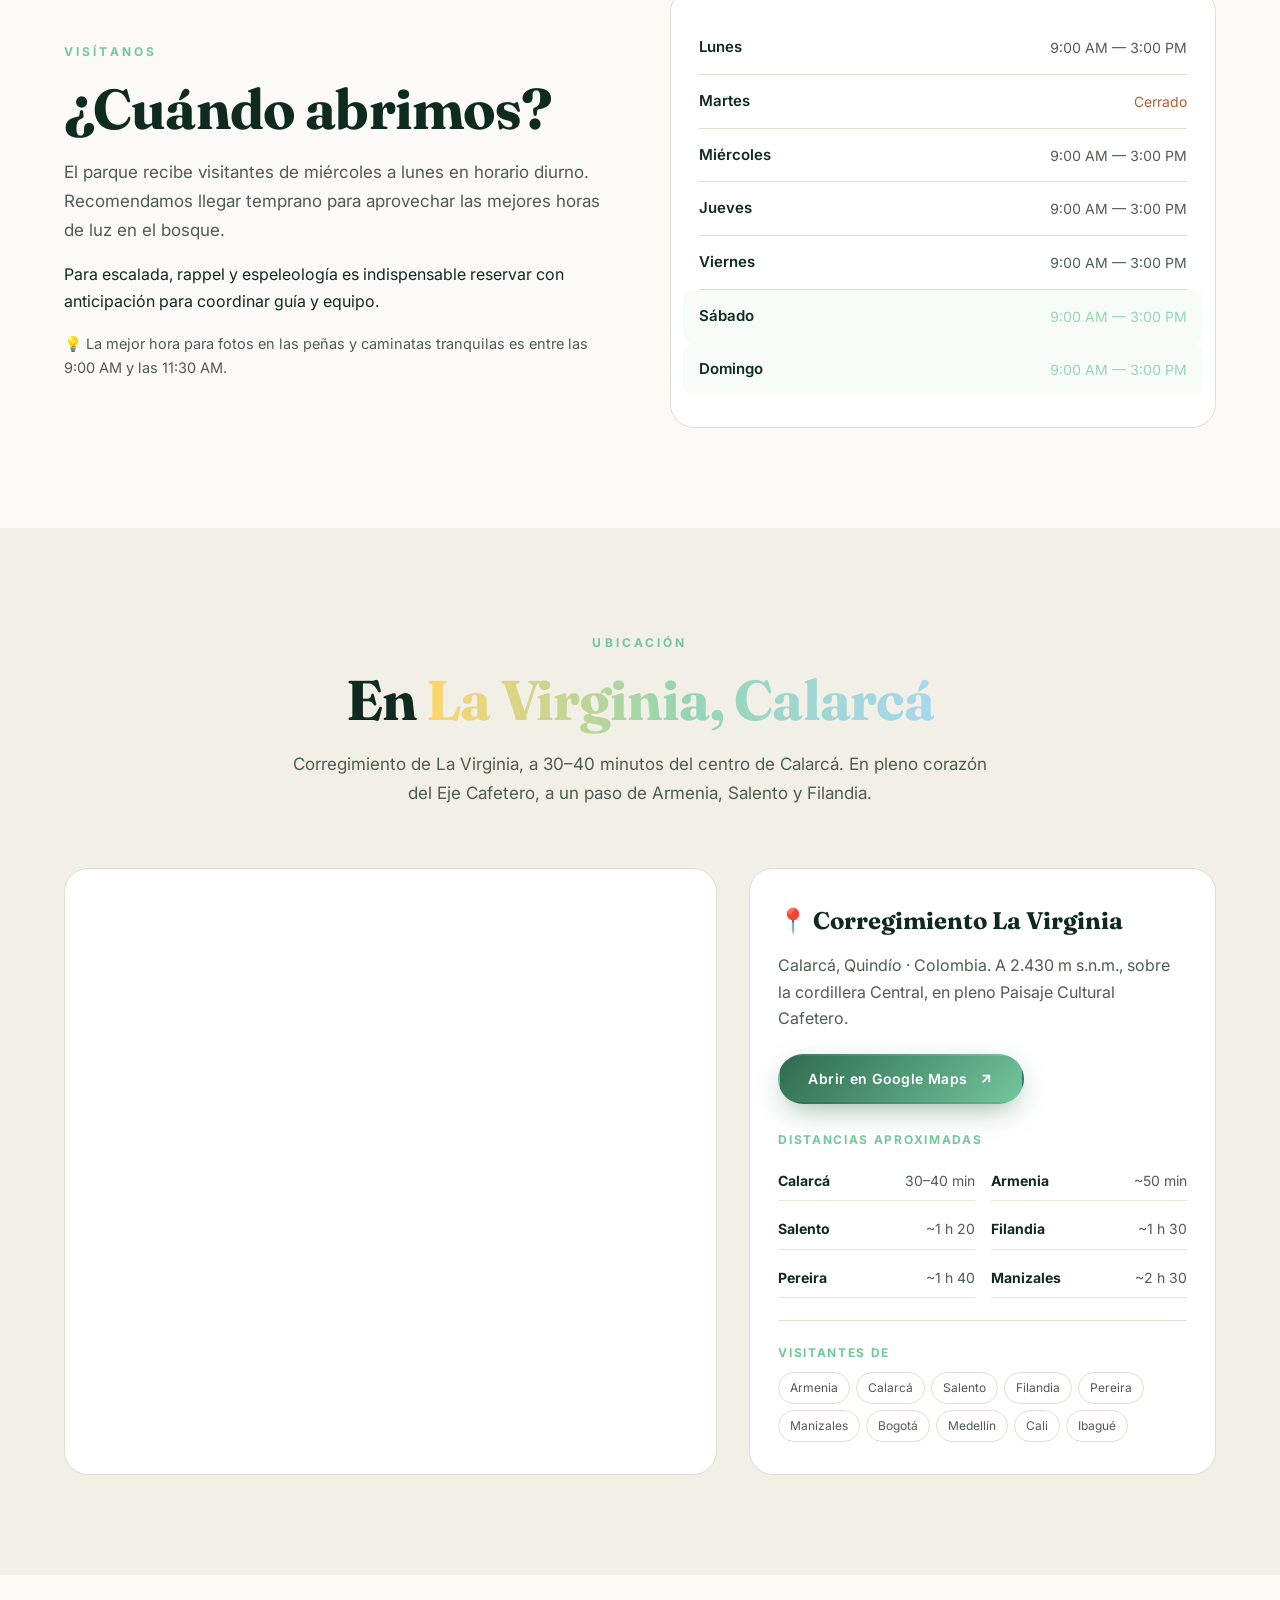
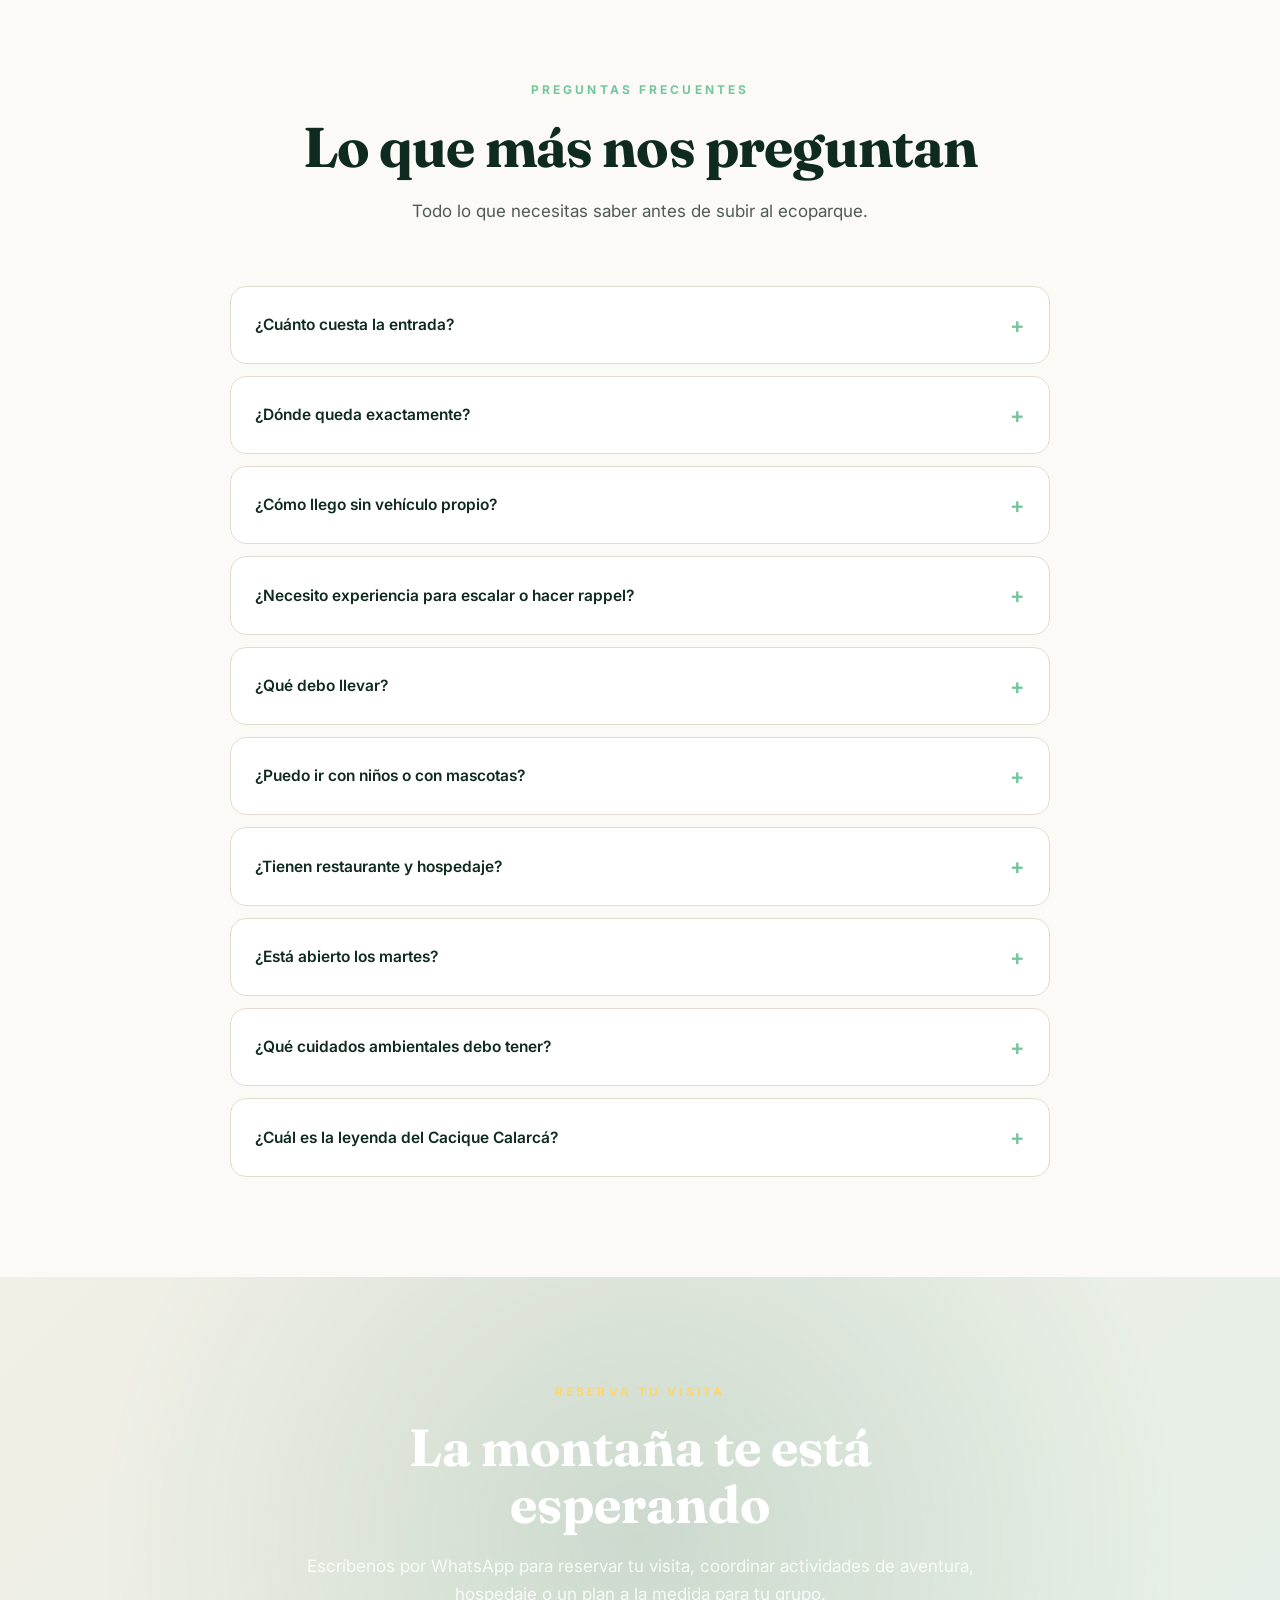
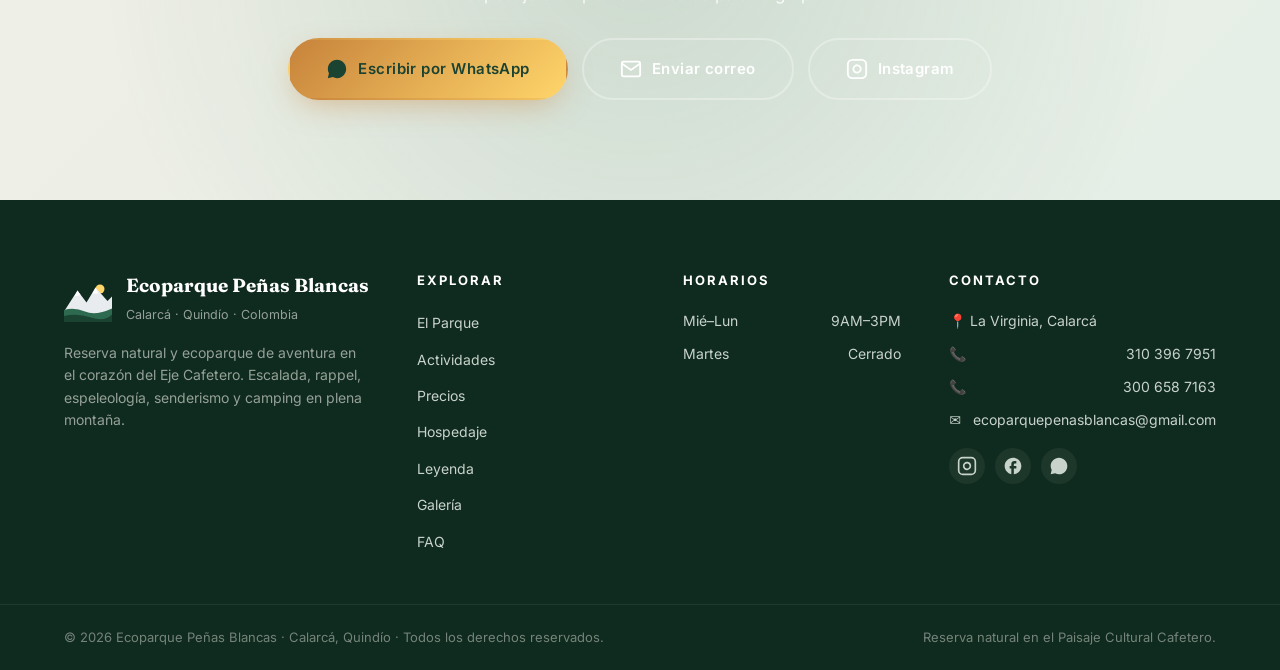
==== commit 464de7cf: "feat: real ecoparque photos + live Facebook feed widget - Replaced Unsplash placeholders with 11 rea" ====
--- a/index.html
+++ b/index.html
@@ -323,7 +323,7 @@
         <div class="hero__glow hero__glow--3"></div>
     </div>
     <video class="hero__video" autoplay muted loop playsinline preload="metadata"
-           poster="https://images.unsplash.com/photo-1464822759023-fed622ff2c3b?w=1200&q=70&auto=format&fit=crop"
+           poster="penas-01-mirador.jpg"
            aria-hidden="true">
         <source src="assets/hero-cocora-sd.mp4" type="video/mp4">
     </video>
@@ -373,18 +373,14 @@
 
         <div class="hero__visual">
             <div class="hero__photo hero__photo--secondary" aria-hidden="true">
-                <img src="https://images.unsplash.com/photo-1448375240586-882707db888b?w=600&q=80&auto=format&fit=crop"
+                <img src="assets/photos/penas-02-portrait.jpg"
                      alt=""
                      loading="eager"
                      decoding="async"
                      width="400" height="500">
             </div>
             <div class="hero__photo hero__photo--main">
-                <img src="https://images.unsplash.com/photo-1464822759023-fed622ff2c3b?w=900&q=85&auto=format&fit=crop"
-                     srcset="https://images.unsplash.com/photo-1464822759023-fed622ff2c3b?w=500&q=80&auto=format&fit=crop 500w,
-                             https://images.unsplash.com/photo-1464822759023-fed622ff2c3b?w=900&q=85&auto=format&fit=crop 900w,
-                             https://images.unsplash.com/photo-1464822759023-fed622ff2c3b?w=1300&q=85&auto=format&fit=crop 1300w"
-                     sizes="(max-width: 720px) 90vw, 480px"
+                <img src="assets/photos/penas-01-mirador-portrait.jpg"
                      alt="Paisaje de montañas verdes con neblina en el Eje Cafetero colombiano"
                      loading="eager"
                      fetchpriority="high"
@@ -469,7 +465,7 @@
         <div class="section__visual">
             <div class="card-stack">
                 <div class="card-stack__item card-stack__item--1">
-                    <img src="https://images.unsplash.com/photo-1551632811-561732d1e306?w=500&q=80&auto=format&fit=crop"
+                    <img src="assets/photos/penas-03-portrait.jpg"
                          alt="Bosque de niebla con vegetación tropical"
                          loading="lazy" decoding="async"
                          width="400" height="500">
@@ -479,7 +475,7 @@
                     </div>
                 </div>
                 <div class="card-stack__item card-stack__item--2">
-                    <img src="https://images.unsplash.com/photo-1517783999520-f068d7431a60?w=500&q=80&auto=format&fit=crop"
+                    <img src="assets/photos/penas-04-portrait.jpg"
                          alt="Escalador en pared de roca natural"
                          loading="lazy" decoding="async"
                          width="400" height="500">
@@ -489,7 +485,7 @@
                     </div>
                 </div>
                 <div class="card-stack__item card-stack__item--3">
-                    <img src="https://images.unsplash.com/photo-1465056836041-7f43ac27dcb5?w=500&q=80&auto=format&fit=crop"
+                    <img src="assets/photos/penas-05-portrait.jpg"
                          alt="Vista panorámica desde la cima de una montaña"
                          loading="lazy" decoding="async"
                          width="400" height="500">
@@ -772,7 +768,7 @@
 
         <div class="gallery">
             <a href="https://www.instagram.com/ecoparquepenasblancas/" target="_blank" rel="noopener" class="gallery__item gallery__item--lg" aria-label="Vista de la montaña · Instagram">
-                <img src="https://images.unsplash.com/photo-1469474968028-56623f02e42e?w=900&q=80&auto=format&fit=crop"
+                <img src="assets/photos/penas-06.jpg"
                      alt="Vista panorámica de montañas verdes al amanecer"
                      loading="lazy" decoding="async"
                      width="900" height="1100">
@@ -782,8 +778,7 @@
                 </span>
             </a>
 
-            <a href="https://www.instagram.com/ecoparquepenasblancas/" target="_blank" rel="noopener" class="gallery__item" aria-label="Bosque de niebla · Instagram">
-                <img src="https://images.unsplash.com/photo-1448375240586-882707db888b?w=600&q=80&auto=format&fit=crop"
+            penas-07.jpg"
                      alt="Bosque de niebla con neblina entre los árboles"
                      loading="lazy" decoding="async"
                      width="600" height="600">
@@ -794,7 +789,7 @@
             </a>
 
             <a href="https://www.instagram.com/ecoparquepenasblancas/" target="_blank" rel="noopener" class="gallery__item" aria-label="Cueva natural · Instagram">
-                <img src="https://images.unsplash.com/photo-1551434678-e076c223a692?w=600&q=80&auto=format&fit=crop"
+                <img src="assets/photos/penas-08.jpg"
                      alt="Entrada de cueva natural con luz al fondo"
                      loading="lazy" decoding="async"
                      width="600" height="600">
@@ -805,7 +800,7 @@
             </a>
 
             <a href="https://www.instagram.com/ecoparquepenasblancas/" target="_blank" rel="noopener" class="gallery__item gallery__item--wide" aria-label="Sendero entre el bosque · Instagram">
-                <img src="https://images.unsplash.com/photo-1441974231531-c6227db76b6e?w=1100&q=80&auto=format&fit=crop"
+                <img src="assets/photos/penas-09.jpg"
                      alt="Sendero entre árboles altos y bosque húmedo"
                      loading="lazy" decoding="async"
                      width="1100" height="600">
@@ -816,7 +811,7 @@
             </a>
 
             <a href="https://www.instagram.com/ecoparquepenasblancas/" target="_blank" rel="noopener" class="gallery__item" aria-label="Rappel en pared · Instagram">
-                <img src="https://images.unsplash.com/photo-1522163182402-834f871fd851?w=600&q=80&auto=format&fit=crop"
+                <img src="assets/photos/penas-10.jpg"
                      alt="Persona haciendo rappel sobre roca natural"
                      loading="lazy" decoding="async"
                      width="600" height="600">
@@ -827,7 +822,7 @@
             </a>
 
             <a href="https://www.instagram.com/ecoparquepenasblancas/" target="_blank" rel="noopener" class="gallery__item" aria-label="Camping al amanecer · Instagram">
-                <img src="https://images.unsplash.com/photo-1504280390367-361c6d9f38f4?w=600&q=80&auto=format&fit=crop"
+                <img src="assets/photos/penas-11.jpg"
                      alt="Carpas de camping bajo el cielo estrellado"
                      loading="lazy" decoding="async"
                      width="600" height="600">
@@ -843,6 +838,38 @@
                 <svg width="18" height="18" viewBox="0 0 24 24" fill="none" stroke="currentColor" stroke-width="2"><rect x="2" y="2" width="20" height="20" rx="5"/><path d="M16 11.37A4 4 0 1 1 12.63 8 4 4 0 0 1 16 11.37z"/><line x1="17.5" y1="6.5" x2="17.51" y2="6.5"/></svg>
                 Ver más en @ecoparquepenasblancas
             </a>
+        </div>
+    </div>
+</section>
+
+<!-- ===== SOCIAL FEED ===== -->
+<section class="social-feed" id="redes" aria-labelledby="redes-title">
+    <div class="container social-feed__grid">
+        <div class="social-feed__intro">
+            <span class="section__eyebrow">Síguenos</span>
+            <h2 id="redes-title">Las fotos del <span class="text-gradient">parque, día a día</span></h2>
+            <p>Las mejores imágenes del ecoparque las suben los visitantes y nuestro equipo en redes. Aquí ves el feed en vivo de Facebook — ¡síguenos en Instagram para más!</p>
+            <div class="social-feed__handles">
+                <a class="social-feed__handle" href="https://www.instagram.com/ecoparquepenasblancas/" target="_blank" rel="noopener">
+                    <svg width="24" height="24" viewBox="0 0 24 24" fill="none" stroke="currentColor" stroke-width="2"><rect x="2" y="2" width="20" height="20" rx="5"/><path d="M16 11.37A4 4 0 1 1 12.63 8 4 4 0 0 1 16 11.37z"/><line x1="17.5" y1="6.5" x2="17.51" y2="6.5"/></svg>
+                    <div><strong>@ecoparquepenasblancas</strong><small>Instagram · Fotos del día</small></div>
+                </a>
+                <a class="social-feed__handle" href="https://www.facebook.com/ecoparquepenasblancascolombia/" target="_blank" rel="noopener">
+                    <svg width="24" height="24" viewBox="0 0 24 24" fill="currentColor"><path d="M22 12c0-5.52-4.48-10-10-10S2 6.48 2 12c0 4.84 3.44 8.87 8 9.8V15H8v-3h2V9.5C10 7.57 11.57 6 13.5 6H16v3h-2c-.55 0-1 .45-1 1v2h3v3h-3v6.95c5.05-.5 9-4.76 9-9.95z"/></svg>
+                    <div><strong>Ecoparque Peñas Blancas</strong><small>Facebook · Comunidad y eventos</small></div>
+                </a>
+            </div>
+        </div>
+        <div class="social-feed__embed" aria-label="Feed de Facebook del Ecoparque Peñas Blancas">
+            <div class="fb-page" data-href="https://www.facebook.com/ecoparquepenasblancascolombia/" data-tabs="timeline" data-width="500" data-height="600" data-small-header="true" data-adapt-container-width="true" data-hide-cover="false" data-show-facepile="true">
+                <blockquote cite="https://www.facebook.com/ecoparquepenasblancascolombia/" class="fb-xfbml-parse-ignore">
+                    <div class="social-feed__placeholder">
+                        <svg width="48" height="48" viewBox="0 0 24 24" fill="currentColor"><path d="M22 12c0-5.52-4.48-10-10-10S2 6.48 2 12c0 4.84 3.44 8.87 8 9.8V15H8v-3h2V9.5C10 7.57 11.57 6 13.5 6H16v3h-2c-.55 0-1 .45-1 1v2h3v3h-3v6.95c5.05-.5 9-4.76 9-9.95z"/></svg>
+                        Cargando publicaciones de Facebook…
+                        <a href="https://www.facebook.com/ecoparquepenasblancascolombia/" target="_blank" rel="noopener" style="color:var(--green-400);font-weight:600;">Visitar la página en Facebook →</a>
+                    </div>
+                </blockquote>
+            </div>
         </div>
     </div>
 </section>
--- a/styles.css
+++ b/styles.css
@@ -798,6 +798,91 @@
 @media (max-width: 720px) {
     .experience__play { width: 64px; height: 64px; }
     .experience__play svg { width: 24px; height: 24px; }
+}
+
+/* Social feed (Facebook Page Plugin) */
+.social-feed {
+    background: var(--bg);
+    padding: 90px 0;
+}
+.social-feed__grid {
+    display: grid;
+    grid-template-columns: 1fr 1fr;
+    gap: 36px;
+    align-items: stretch;
+    max-width: 1100px;
+    margin: 0 auto;
+}
+.social-feed__intro h2 {
+    font-family: var(--font-display);
+    font-size: clamp(28px, 4vw, 42px);
+    line-height: 1.1;
+    margin-bottom: 14px;
+    font-weight: 700;
+}
+.social-feed__intro p { color: var(--muted); font-size: 16px; line-height: 1.65; margin-bottom: 22px; }
+.social-feed__handles {
+    display: flex;
+    flex-direction: column;
+    gap: 12px;
+    margin-top: 18px;
+}
+.social-feed__handle {
+    display: flex;
+    align-items: center;
+    gap: 14px;
+    padding: 14px 18px;
+    background: var(--bg-card);
+    border: 1px solid var(--line);
+    border-radius: var(--radius);
+    color: var(--text);
+    font-weight: 600;
+    transition: transform .25s var(--ease), border-color .25s var(--ease), box-shadow .25s var(--ease);
+}
+.social-feed__handle:hover {
+    transform: translateY(-2px);
+    border-color: rgba(116,198,157,.4);
+    box-shadow: var(--shadow);
+}
+.social-feed__handle svg { flex-shrink: 0; }
+.social-feed__handle div { flex: 1; min-width: 0; }
+.social-feed__handle strong { display: block; font-size: 15px; }
+.social-feed__handle small { color: var(--muted); font-size: 12.5px; }
+
+.social-feed__embed {
+    background: var(--bg-card);
+    border: 1px solid var(--line);
+    border-radius: var(--radius-lg);
+    overflow: hidden;
+    min-height: 540px;
+    display: flex;
+    align-items: stretch;
+    justify-content: center;
+    padding: 12px;
+}
+.social-feed__embed .fb-page,
+.social-feed__embed .fb-page > span,
+.social-feed__embed iframe {
+    width: 100% !important;
+    max-width: 500px;
+}
+.social-feed__placeholder {
+    width: 100%;
+    display: flex;
+    flex-direction: column;
+    align-items: center;
+    justify-content: center;
+    color: var(--muted);
+    font-size: 14px;
+    padding: 40px 20px;
+    text-align: center;
+    gap: 12px;
+}
+.social-feed__placeholder svg { color: var(--green-400); opacity: .7; }
+
+@media (max-width: 800px) {
+    .social-feed__grid { grid-template-columns: 1fr; gap: 28px; }
+    .social-feed__embed { min-height: 480px; }
 }
 @keyframes pulse {
     0%, 100% { opacity: .22; transform: scale(1); }
--- a/styles.css
+++ b/styles.css
@@ -798,6 +798,91 @@
 @media (max-width: 720px) {
     .experience__play { width: 64px; height: 64px; }
     .experience__play svg { width: 24px; height: 24px; }
+}
+
+/* Social feed (Facebook Page Plugin) */
+.social-feed {
+    background: var(--bg);
+    padding: 90px 0;
+}
+.social-feed__grid {
+    display: grid;
+    grid-template-columns: 1fr 1fr;
+    gap: 36px;
+    align-items: stretch;
+    max-width: 1100px;
+    margin: 0 auto;
+}
+.social-feed__intro h2 {
+    font-family: var(--font-display);
+    font-size: clamp(28px, 4vw, 42px);
+    line-height: 1.1;
+    margin-bottom: 14px;
+    font-weight: 700;
+}
+.social-feed__intro p { color: var(--muted); font-size: 16px; line-height: 1.65; margin-bottom: 22px; }
+.social-feed__handles {
+    display: flex;
+    flex-direction: column;
+    gap: 12px;
+    margin-top: 18px;
+}
+.social-feed__handle {
+    display: flex;
+    align-items: center;
+    gap: 14px;
+    padding: 14px 18px;
+    background: var(--bg-card);
+    border: 1px solid var(--line);
+    border-radius: var(--radius);
+    color: var(--text);
+    font-weight: 600;
+    transition: transform .25s var(--ease), border-color .25s var(--ease), box-shadow .25s var(--ease);
+}
+.social-feed__handle:hover {
+    transform: translateY(-2px);
+    border-color: rgba(116,198,157,.4);
+    box-shadow: var(--shadow);
+}
+.social-feed__handle svg { flex-shrink: 0; }
+.social-feed__handle div { flex: 1; min-width: 0; }
+.social-feed__handle strong { display: block; font-size: 15px; }
+.social-feed__handle small { color: var(--muted); font-size: 12.5px; }
+
+.social-feed__embed {
+    background: var(--bg-card);
+    border: 1px solid var(--line);
+    border-radius: var(--radius-lg);
+    overflow: hidden;
+    min-height: 540px;
+    display: flex;
+    align-items: stretch;
+    justify-content: center;
+    padding: 12px;
+}
+.social-feed__embed .fb-page,
+.social-feed__embed .fb-page > span,
+.social-feed__embed iframe {
+    width: 100% !important;
+    max-width: 500px;
+}
+.social-feed__placeholder {
+    width: 100%;
+    display: flex;
+    flex-direction: column;
+    align-items: center;
+    justify-content: center;
+    color: var(--muted);
+    font-size: 14px;
+    padding: 40px 20px;
+    text-align: center;
+    gap: 12px;
+}
+.social-feed__placeholder svg { color: var(--green-400); opacity: .7; }
+
+@media (max-width: 800px) {
+    .social-feed__grid { grid-template-columns: 1fr; gap: 28px; }
+    .social-feed__embed { min-height: 480px; }
 }
 @keyframes pulse {
     0%, 100% { opacity: .22; transform: scale(1); }
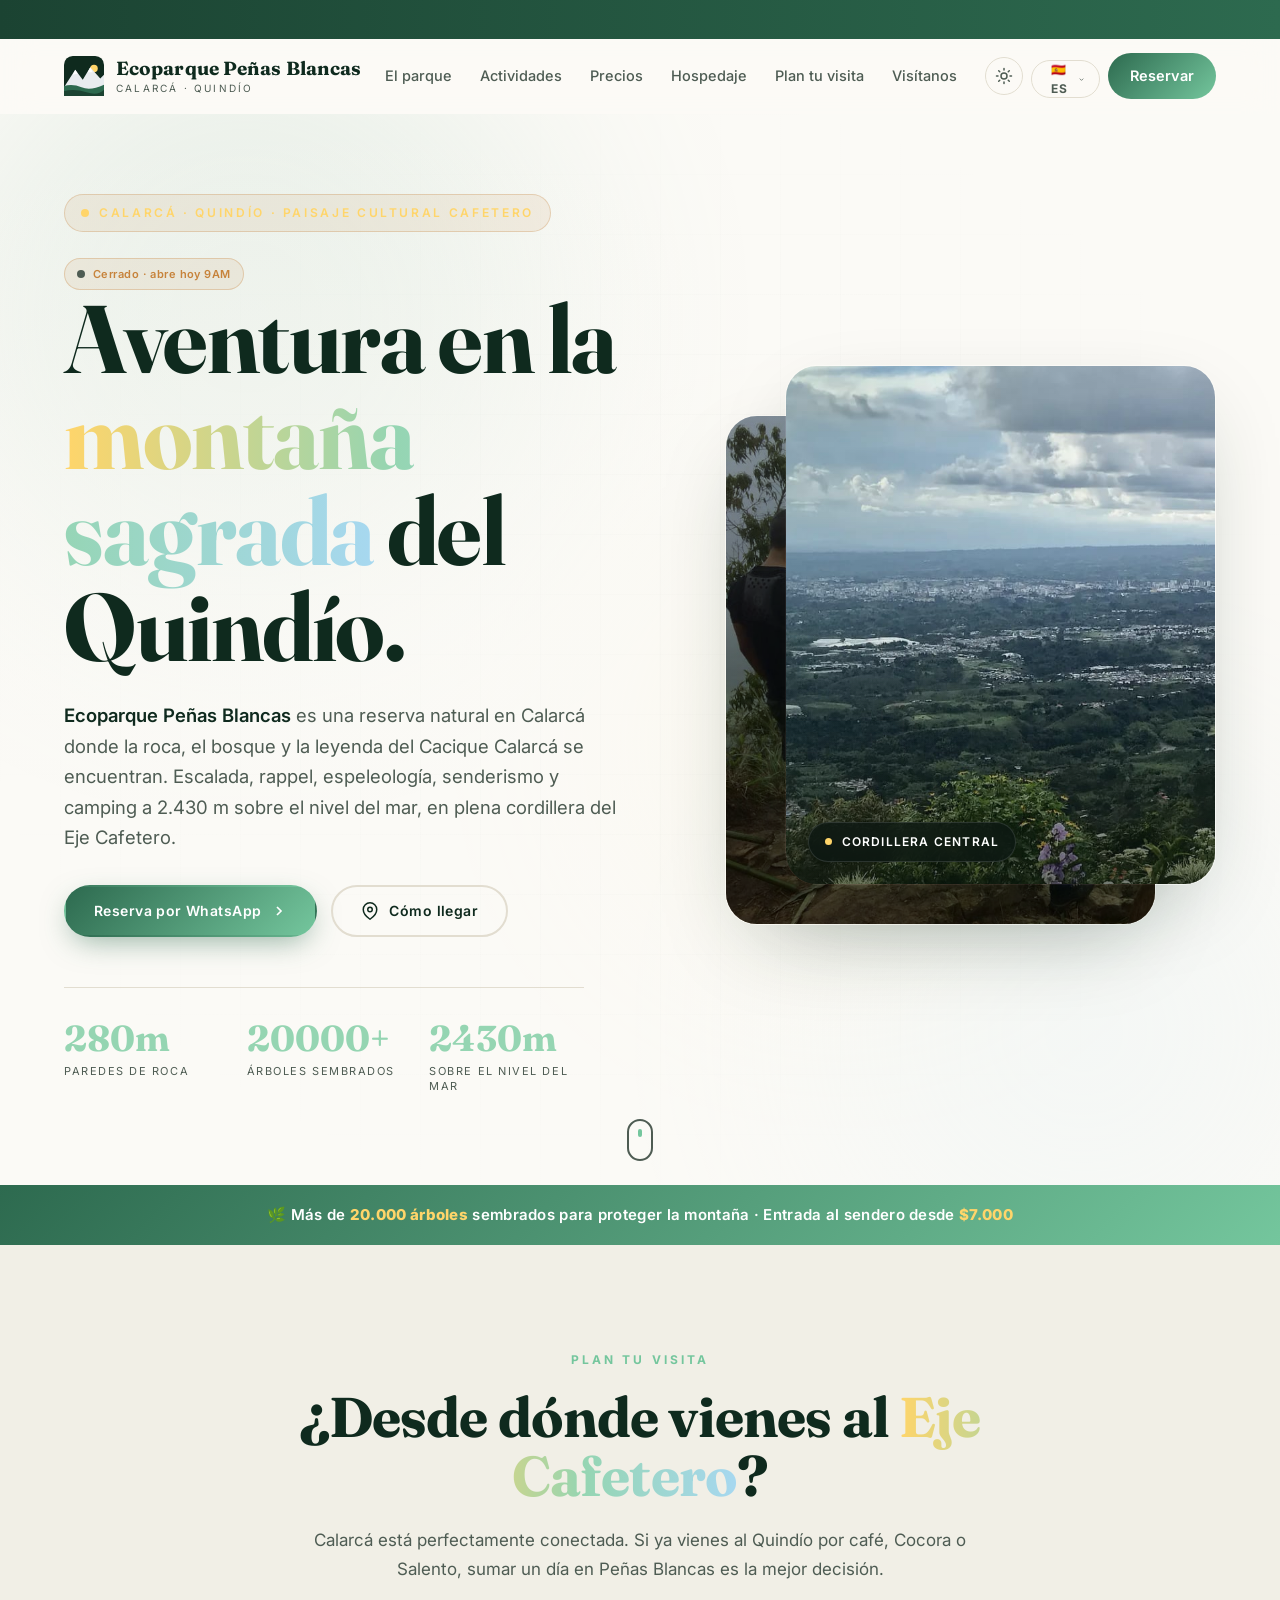
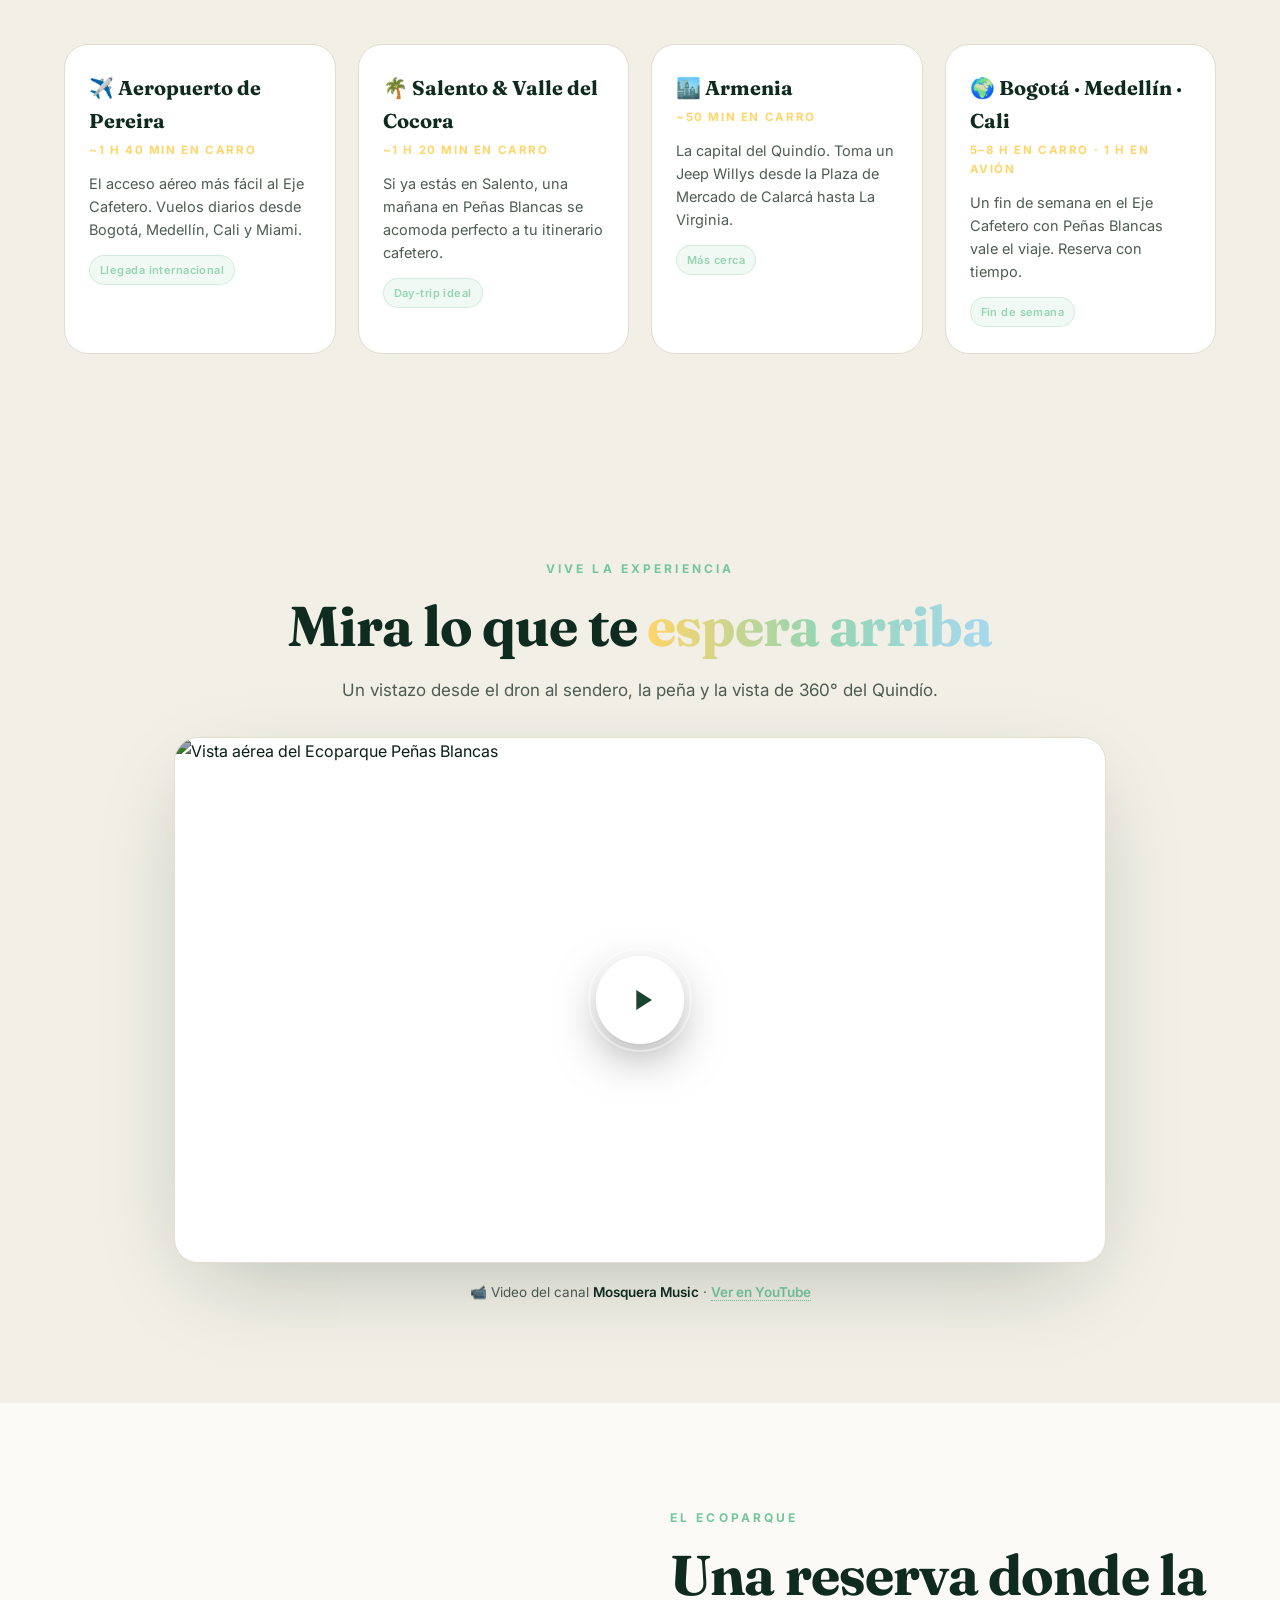
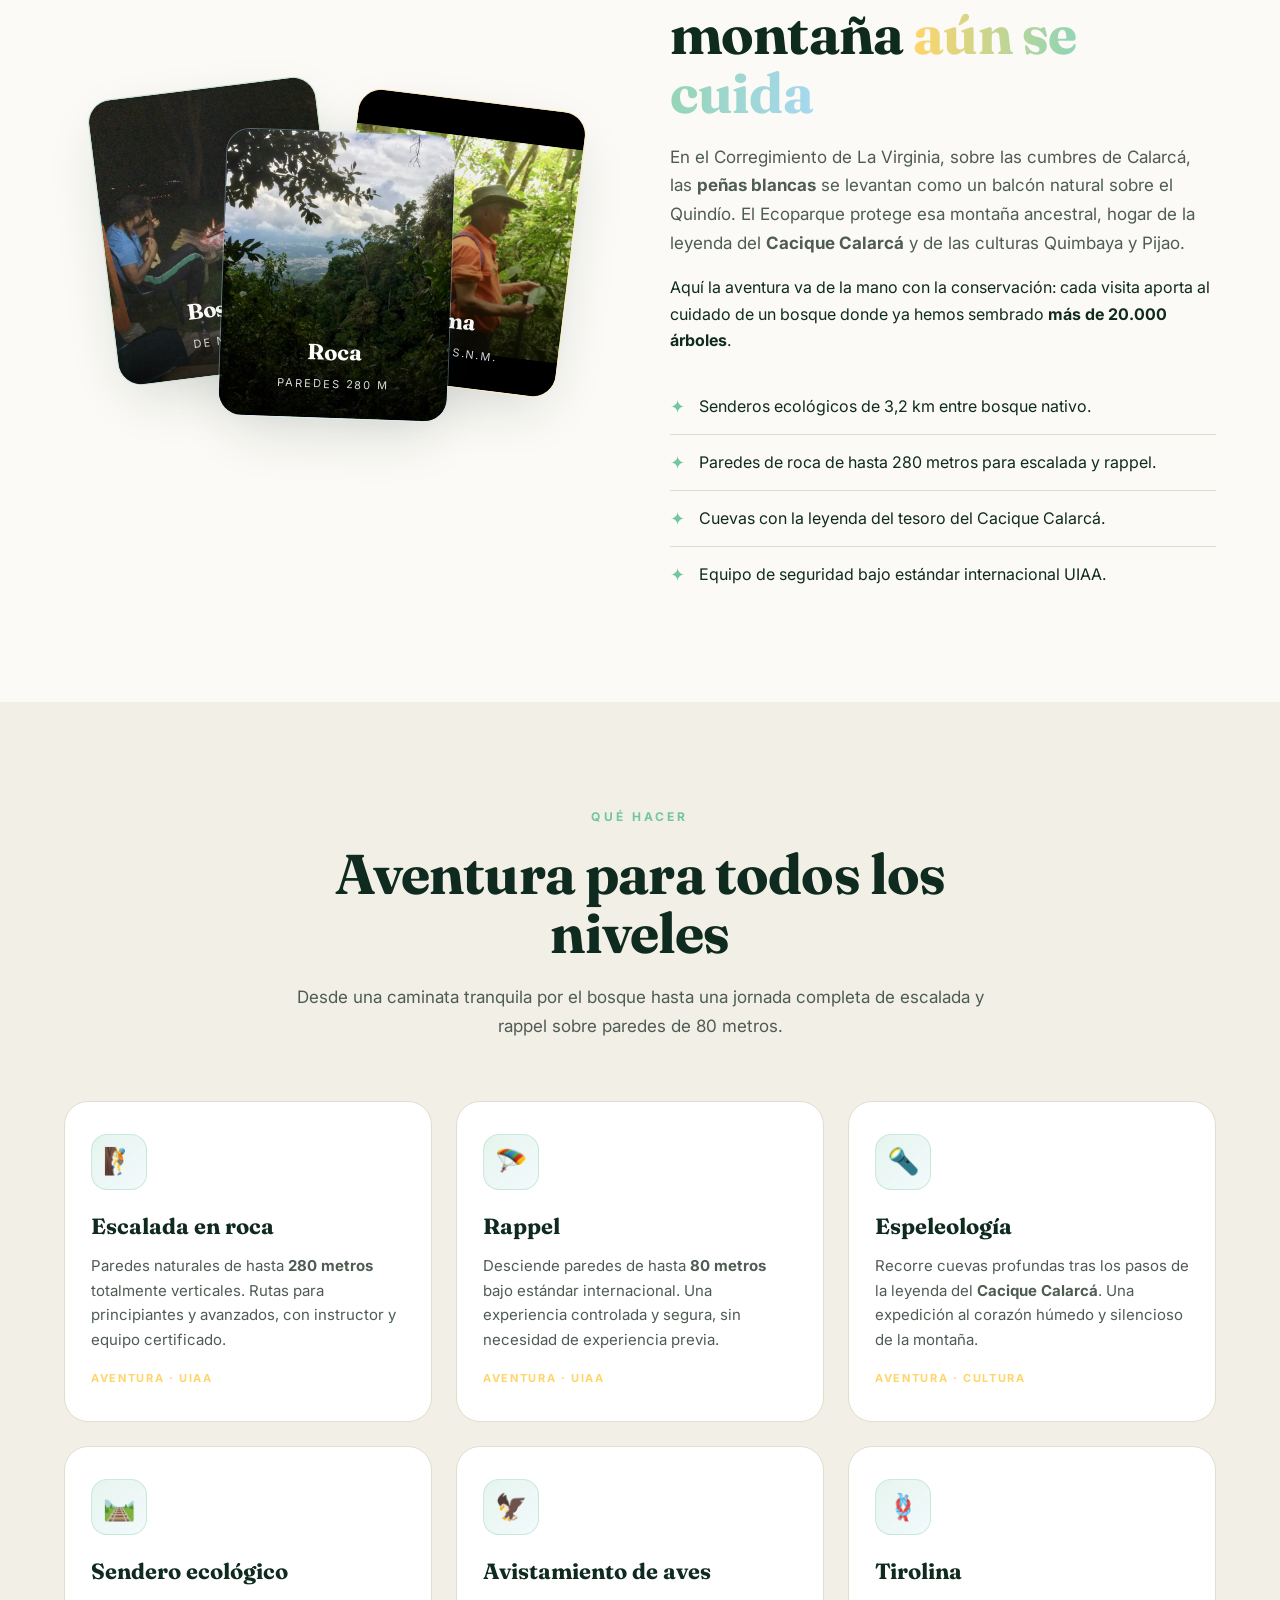
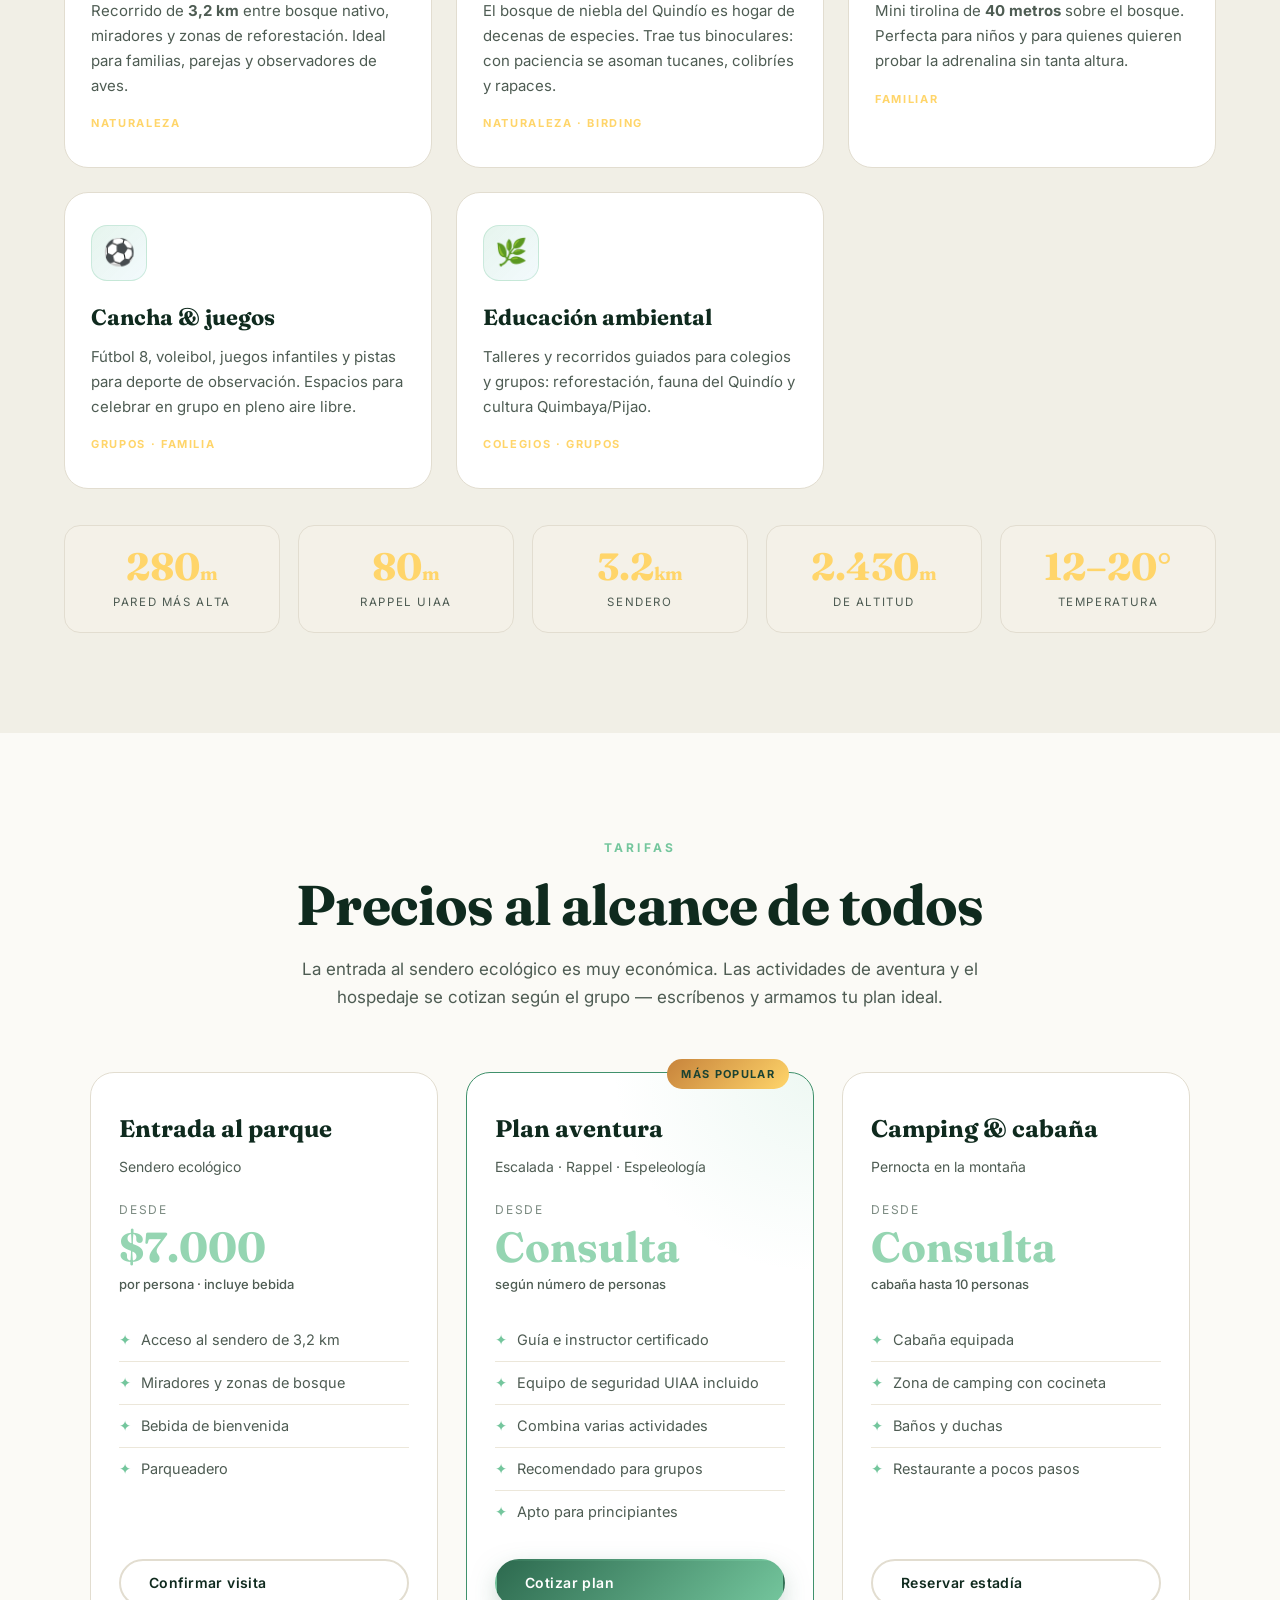
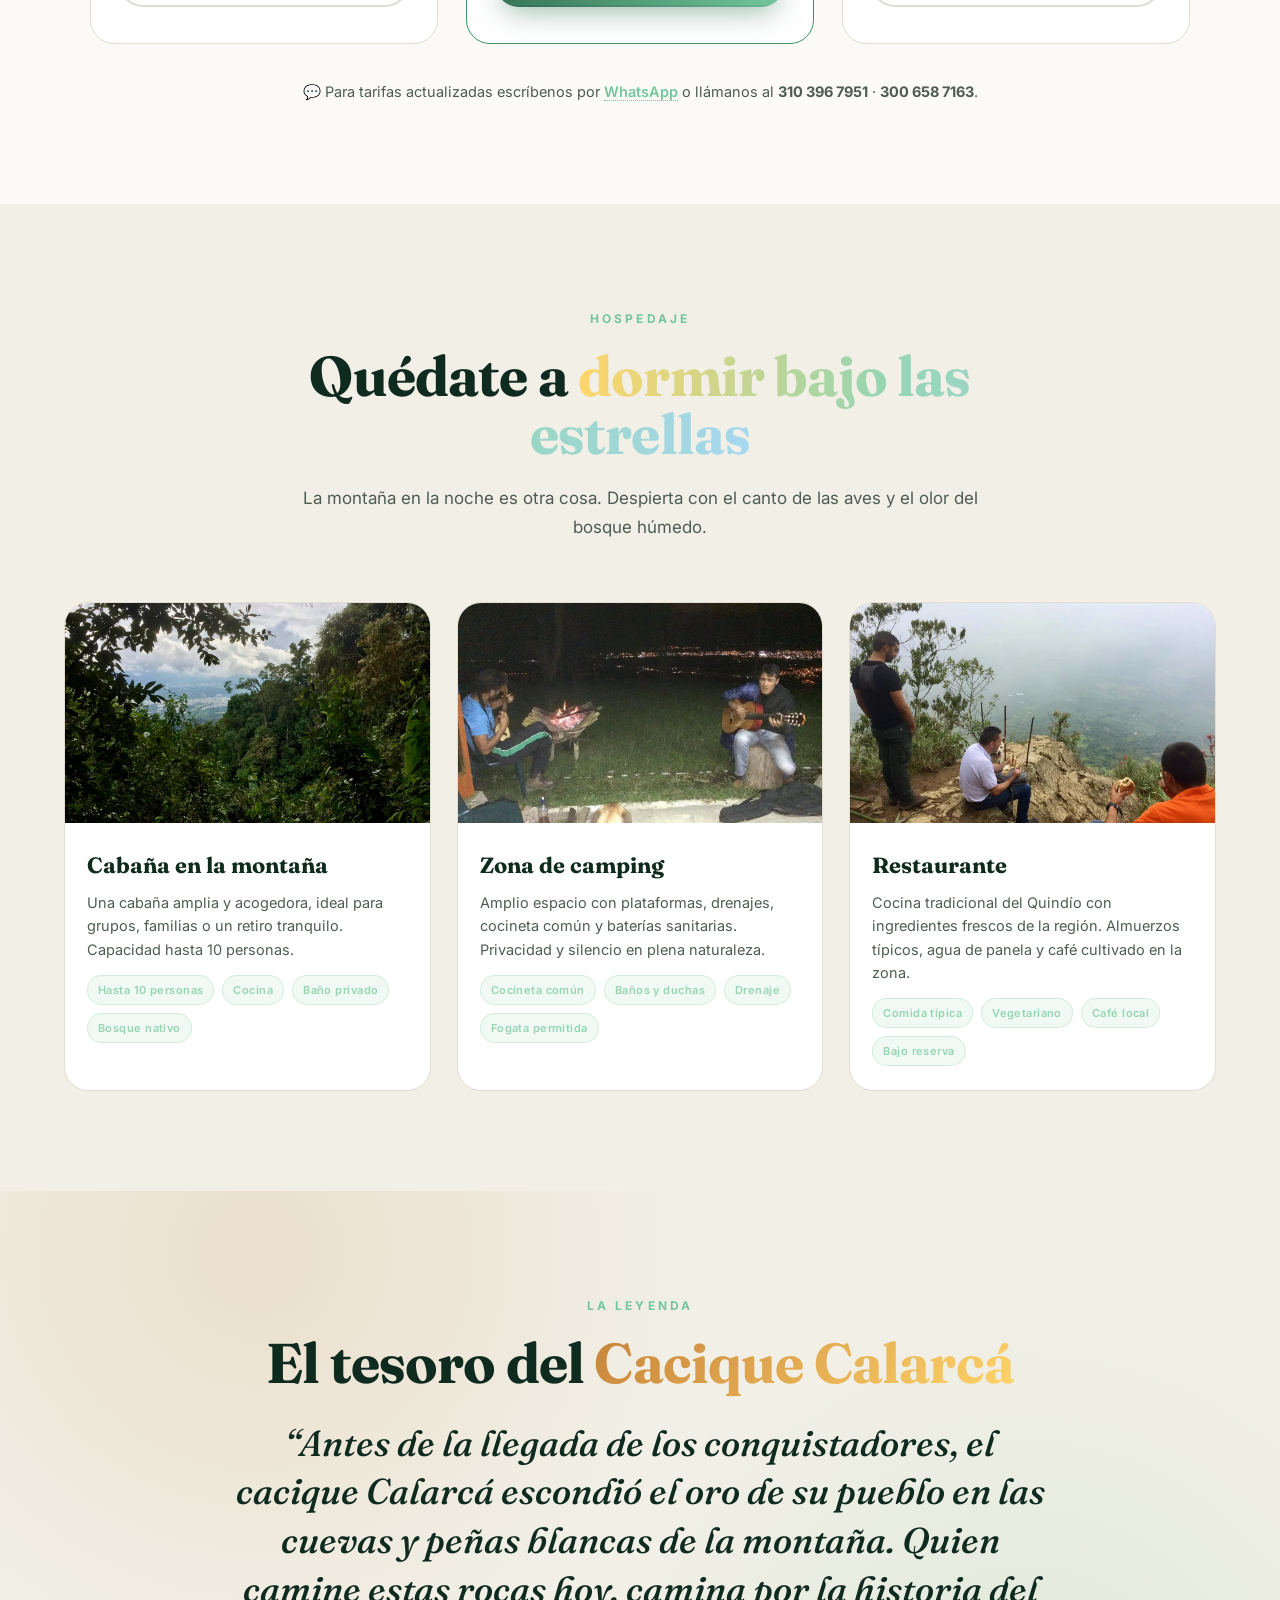
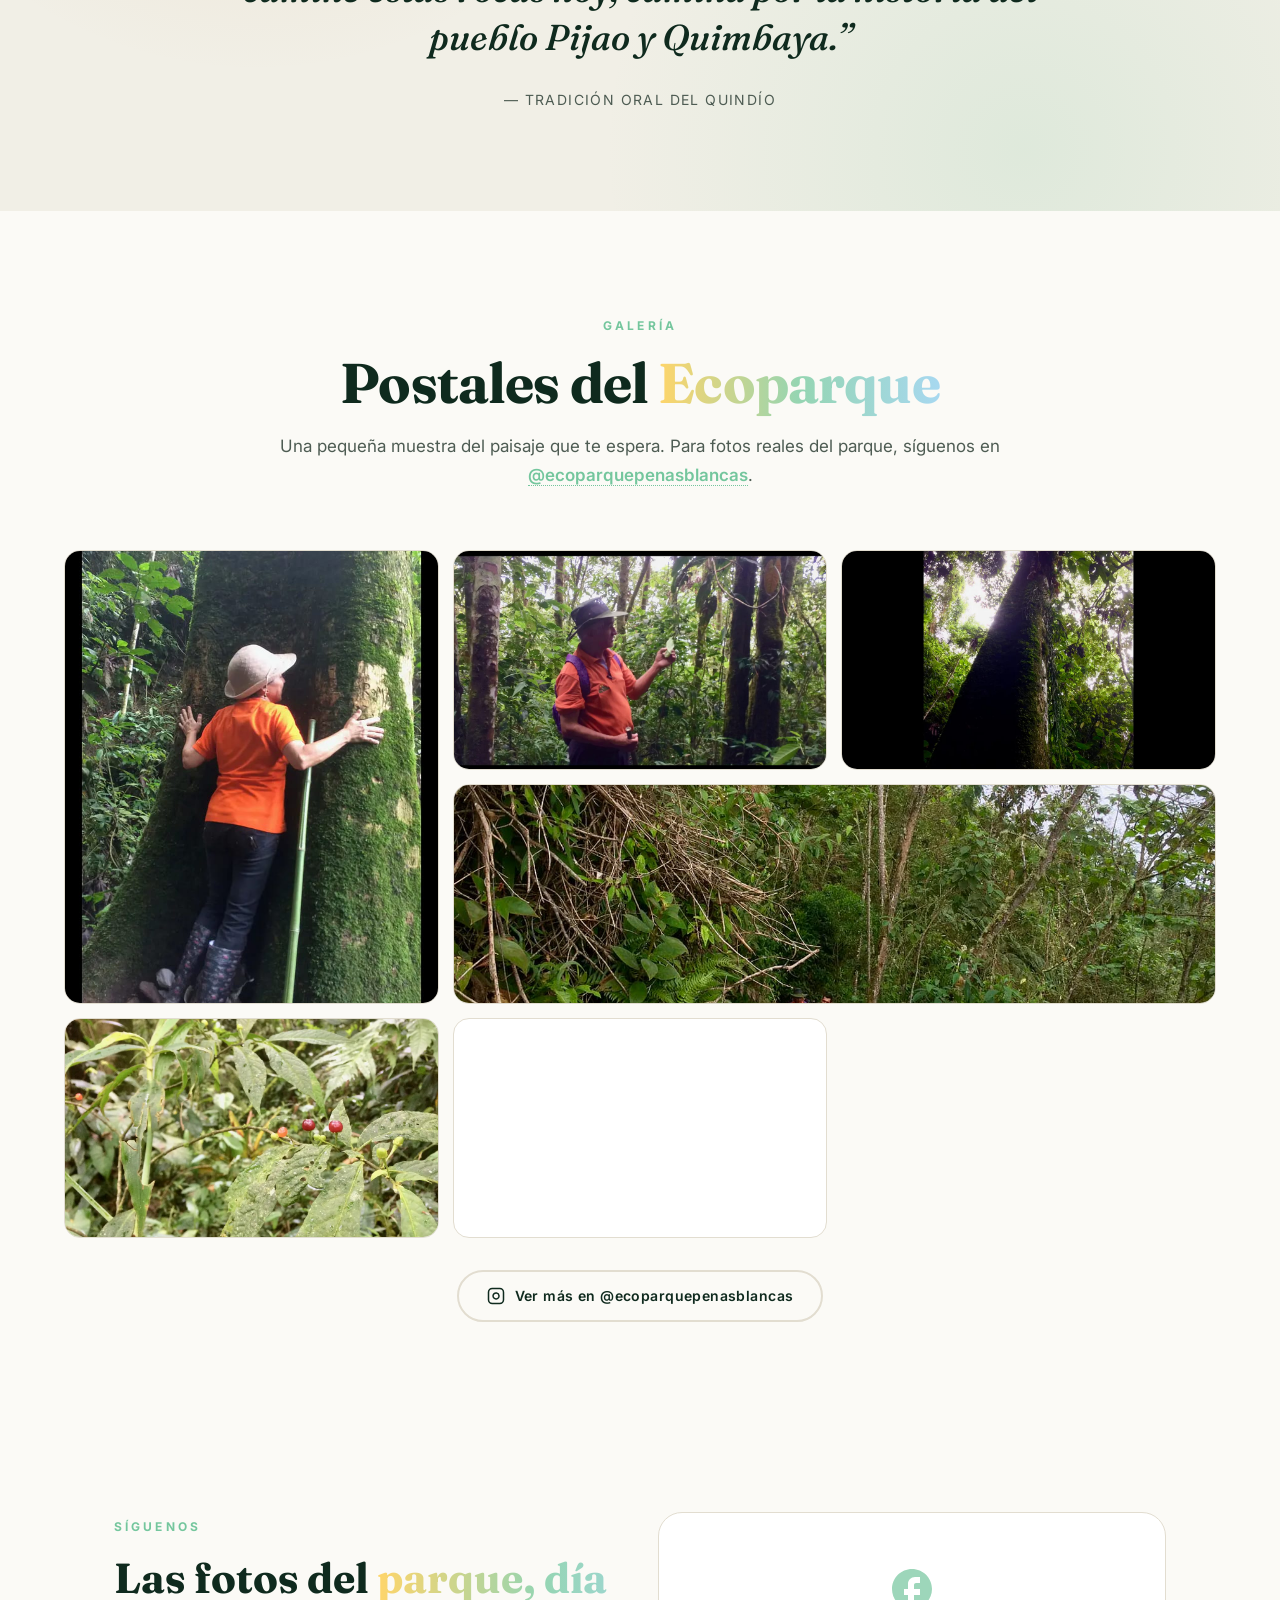
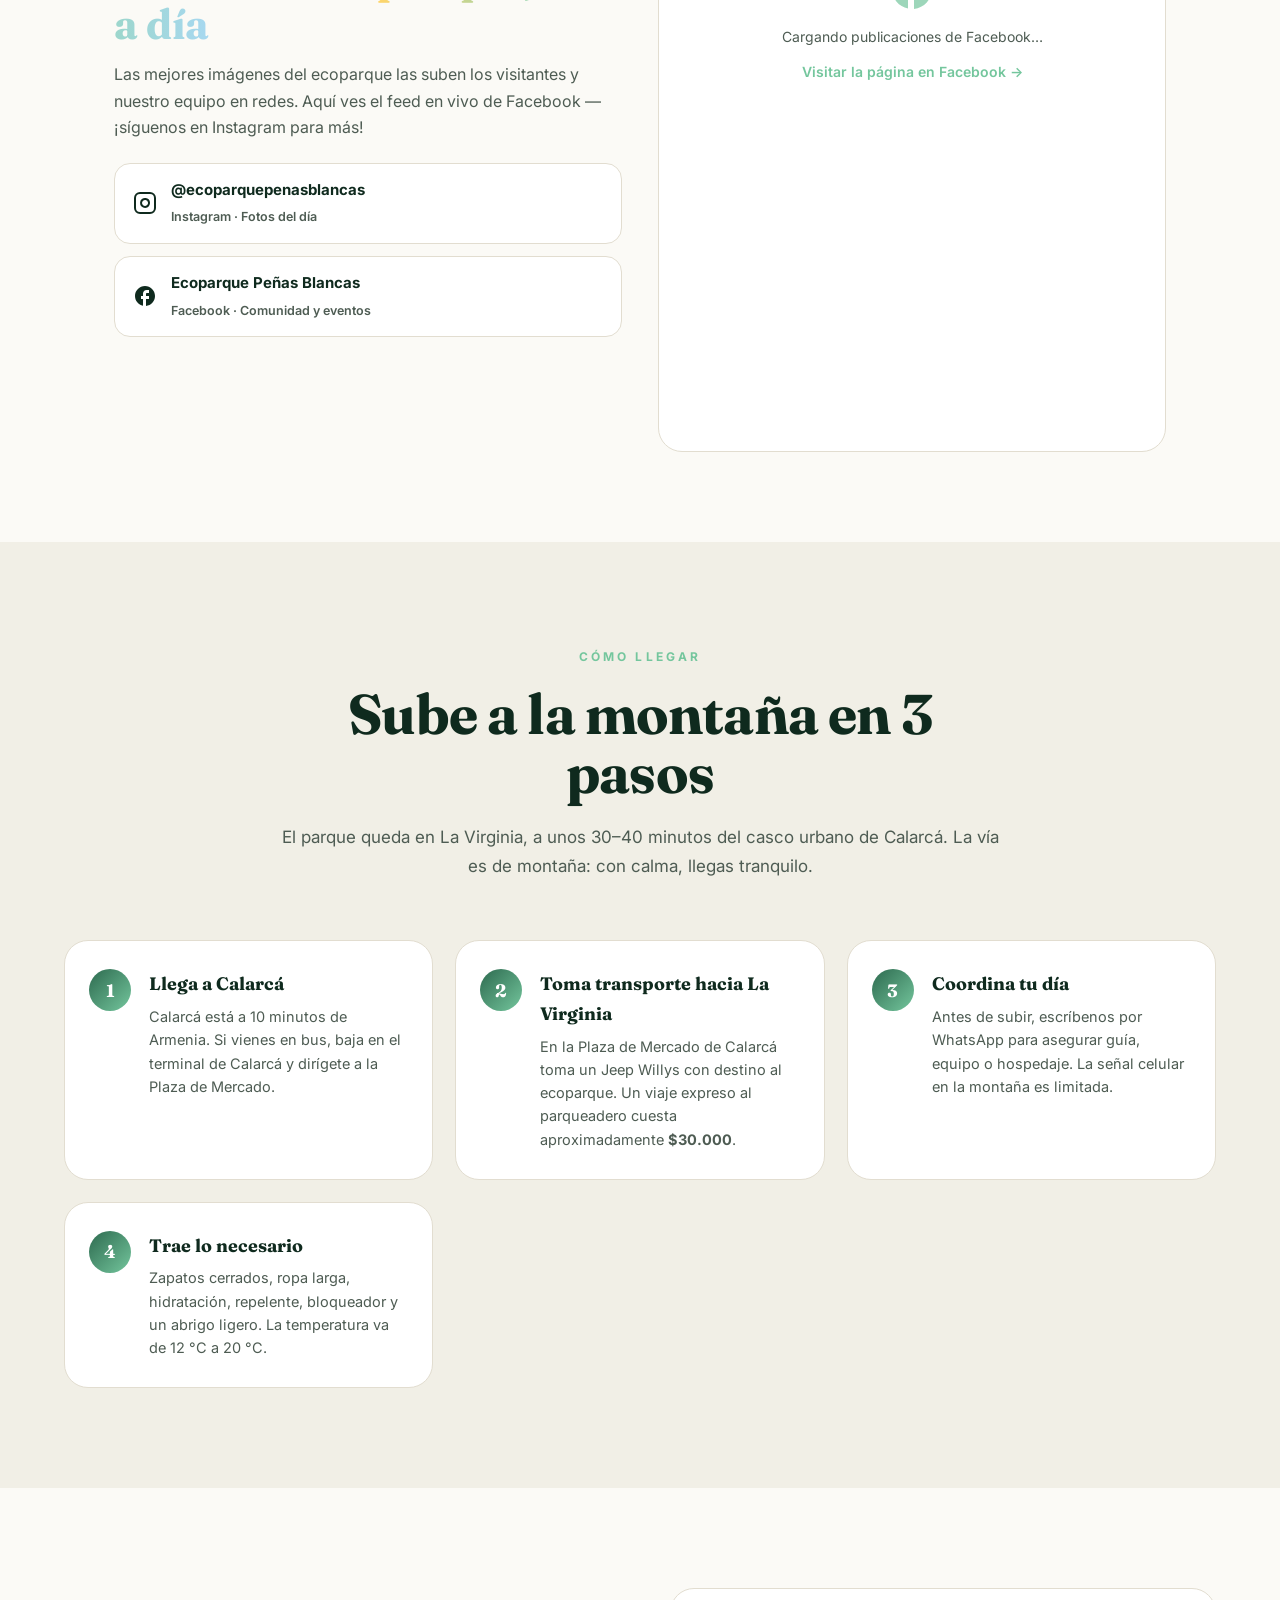
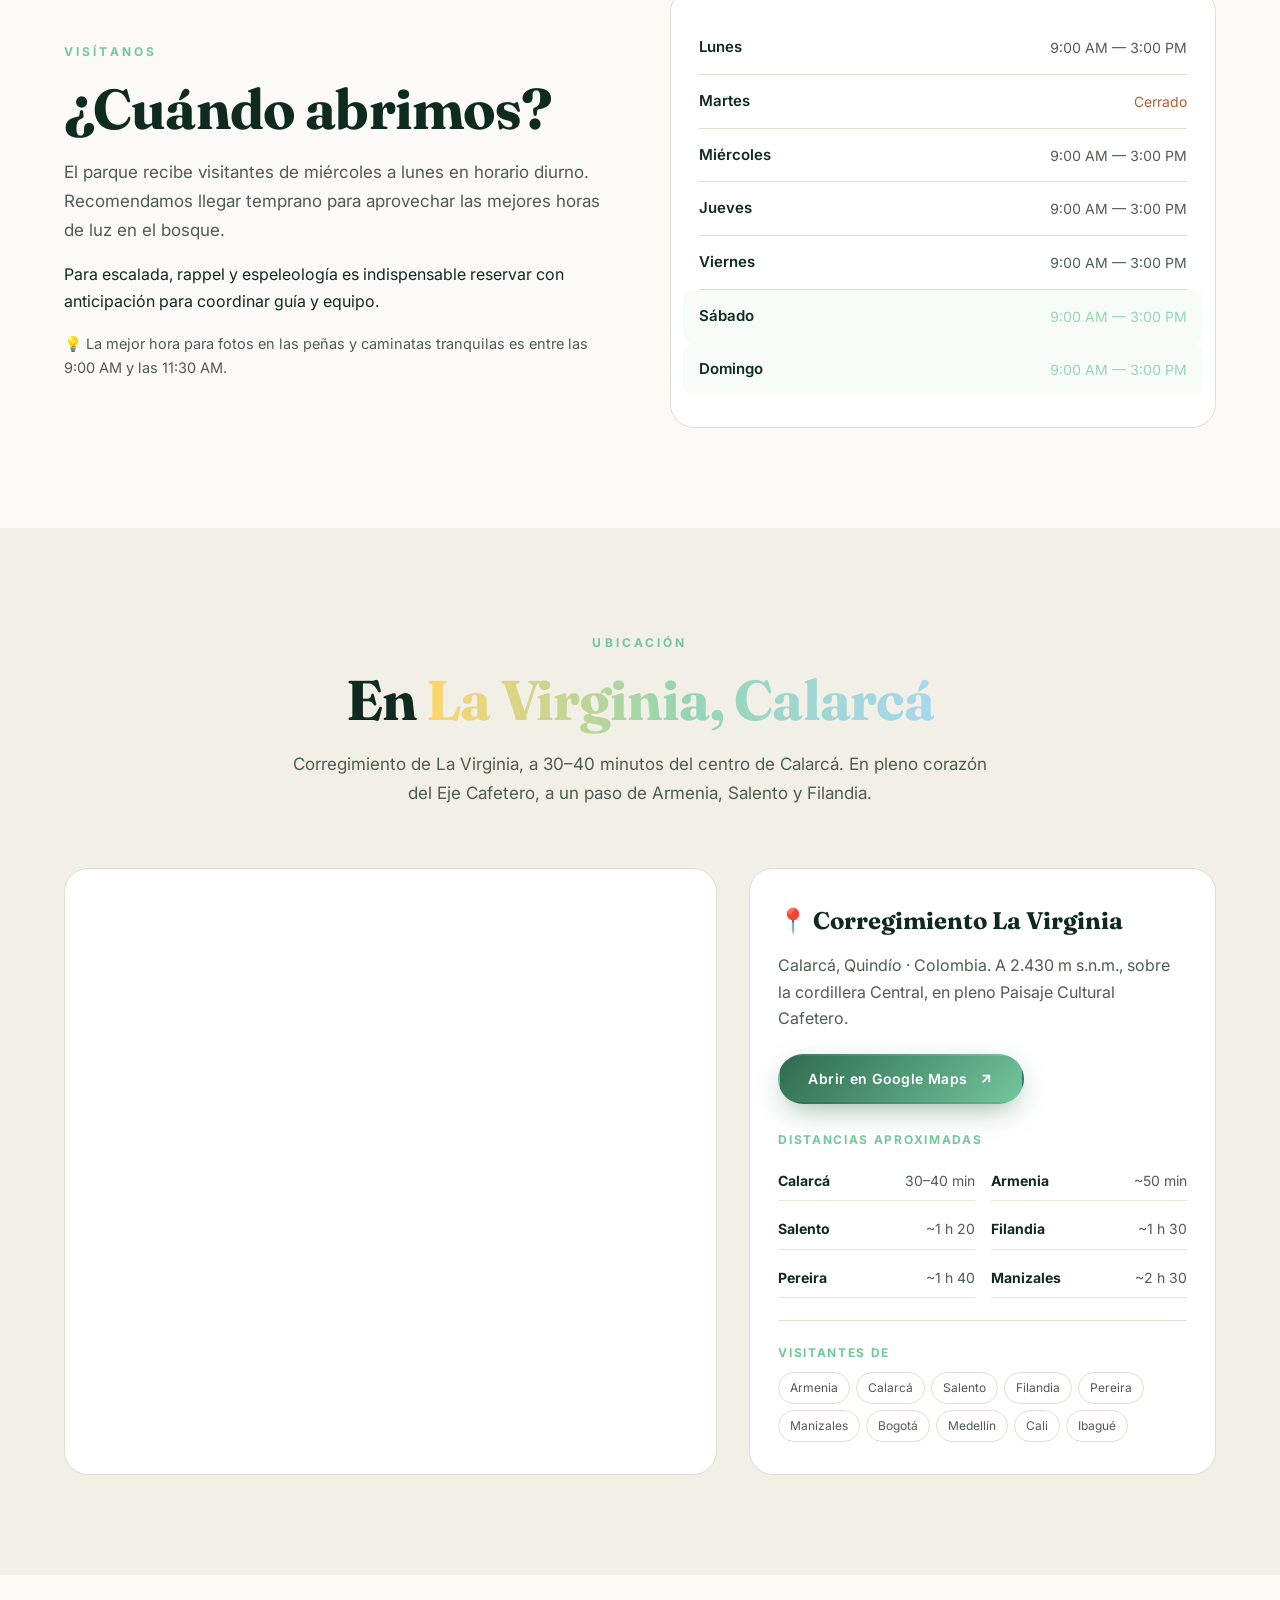
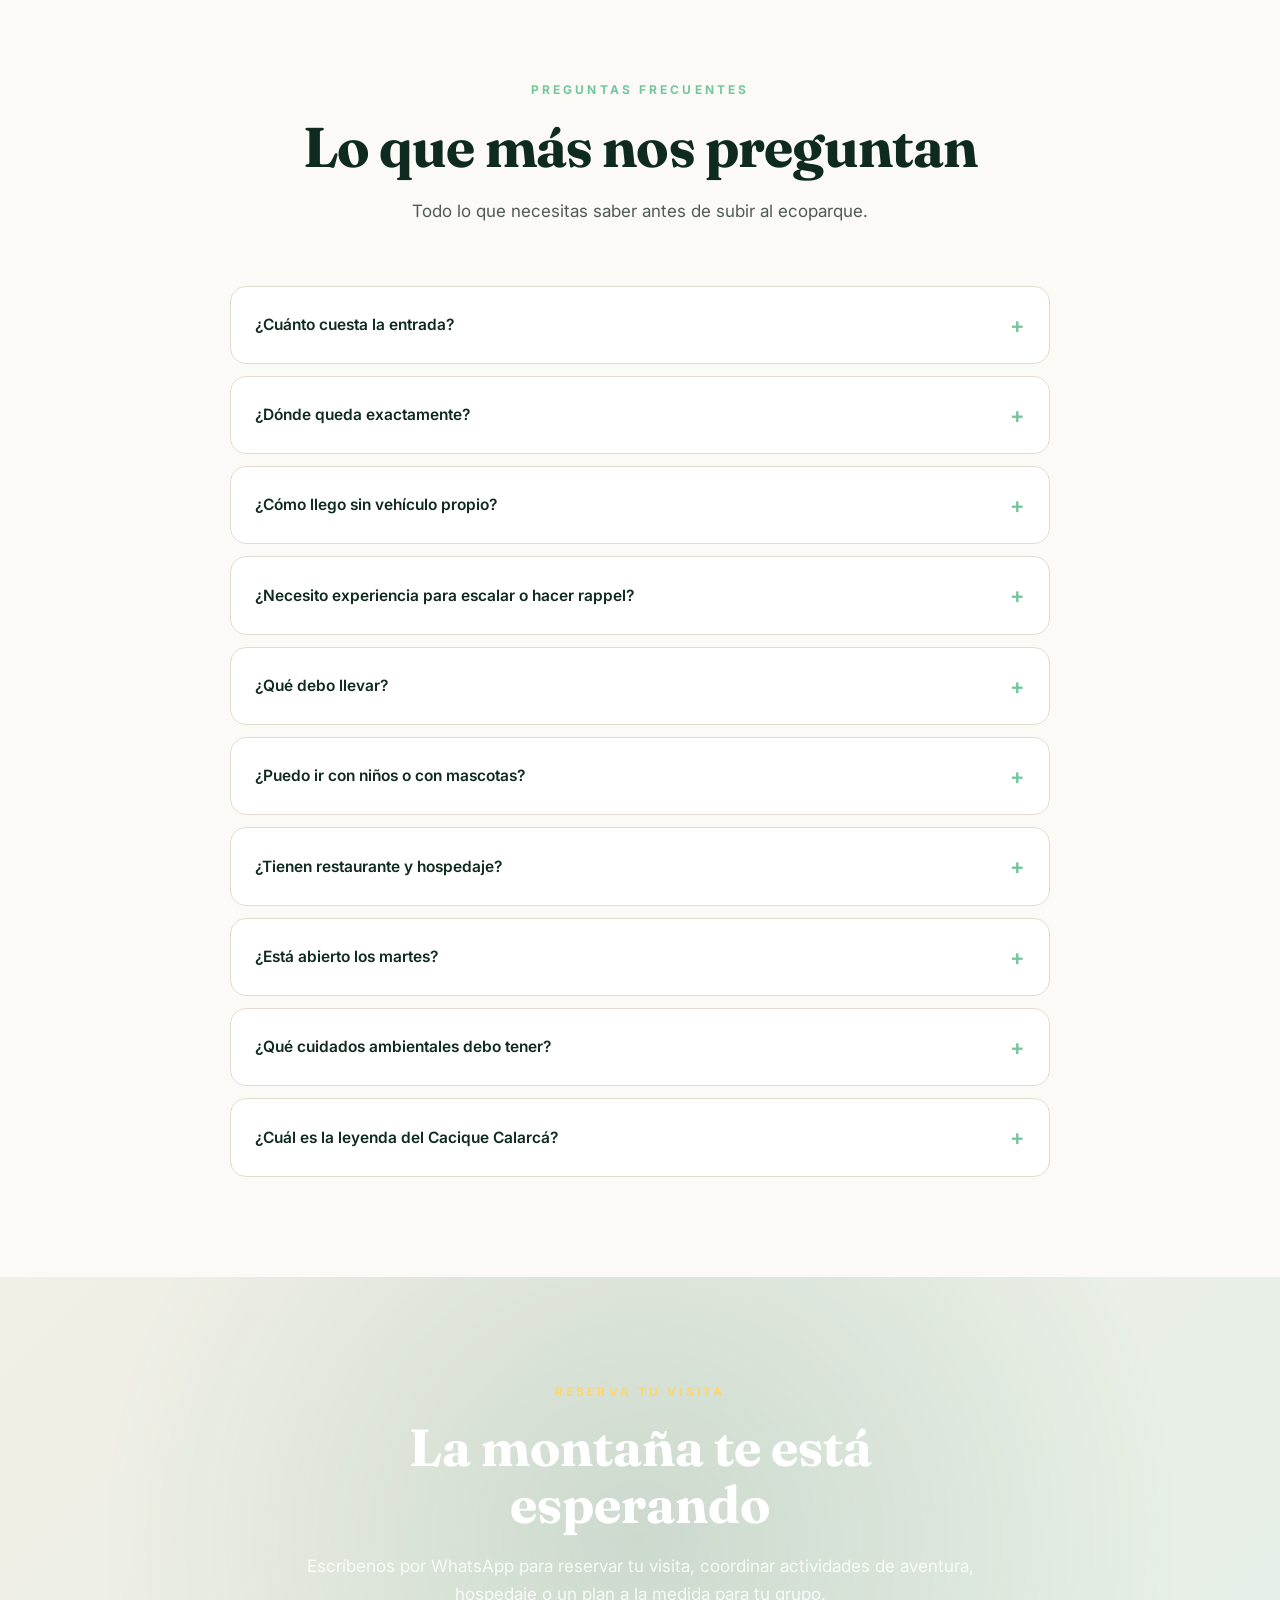
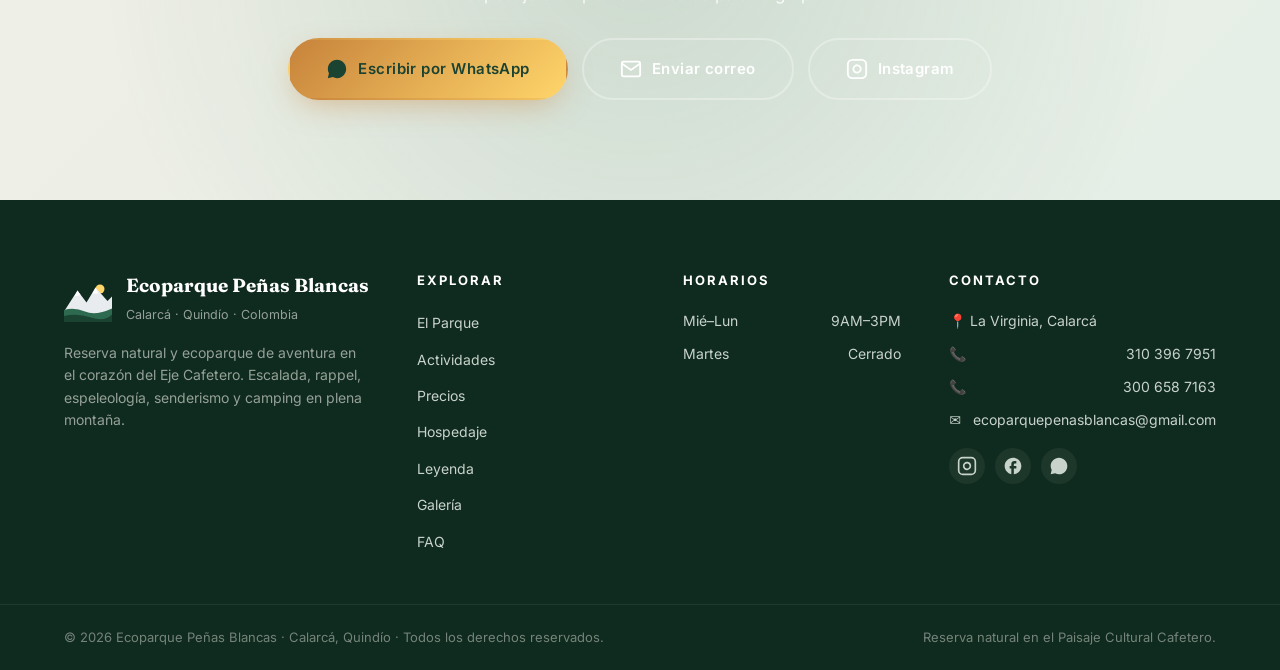
==== commit 16813b31: "fix: use real Peñas Blancas photos everywhere + repair broken gallery - Replace 3 Unsplash stock ima" ====
--- a/index.html
+++ b/index.html
@@ -72,8 +72,6 @@
     <link rel="preconnect" href="https://fonts.gstatic.com" crossorigin>
     <link rel="dns-prefetch" href="https://www.google.com">
     <link rel="dns-prefetch" href="https://www.instagram.com">
-    <link rel="preconnect" href="https://images.unsplash.com" crossorigin>
-    <link rel="dns-prefetch" href="https://images.unsplash.com">
     <link rel="preload" as="style" href="https://fonts.googleapis.com/css2?family=Fraunces:opsz,wght@9..144,500;9..144,600;9..144,700;9..144,800&family=Inter:wght@300;400;500;600;700;800&display=swap">
     <link href="https://fonts.googleapis.com/css2?family=Fraunces:opsz,wght@9..144,500;9..144,600;9..144,700;9..144,800&family=Inter:wght@300;400;500;600;700;800&display=swap" rel="stylesheet">
     <link rel="preload" as="style" href="styles.css">
@@ -678,8 +676,8 @@
         <div class="stay-grid">
             <article class="stay">
                 <div class="stay__img">
-                    <img src="https://images.unsplash.com/photo-1587061949409-02df41d5e562?w=700&q=80&auto=format&fit=crop"
-                         alt="Cabaña de madera en el bosque"
+                    <img src="assets/photos/penas-04.jpg"
+                         alt="Bosque nativo del Ecoparque Peñas Blancas con vista al valle del Eje Cafetero"
                          loading="lazy" decoding="async"
                          width="700" height="440">
                 </div>
@@ -697,8 +695,8 @@
 
             <article class="stay">
                 <div class="stay__img">
-                    <img src="https://images.unsplash.com/photo-1504280390367-361c6d9f38f4?w=700&q=80&auto=format&fit=crop"
-                         alt="Carpa de camping en zona boscosa al atardecer"
+                    <img src="assets/photos/penas-03.jpg"
+                         alt="Fogata nocturna con música y vista a las luces de la ciudad desde Peñas Blancas"
                          loading="lazy" decoding="async"
                          width="700" height="440">
                 </div>
@@ -716,8 +714,8 @@
 
             <article class="stay">
                 <div class="stay__img">
-                    <img src="https://images.unsplash.com/photo-1414235077428-338989a2e8c0?w=700&q=80&auto=format&fit=crop"
-                         alt="Mesa de restaurante rústico con vista al bosque"
+                    <img src="assets/photos/penas-02.jpg"
+                         alt="Visitantes compartiendo un refrigerio típico en la cima de Peñas Blancas"
                          loading="lazy" decoding="async"
                          width="700" height="440">
                 </div>
@@ -767,9 +765,9 @@
         </div>
 
         <div class="gallery">
-            <a href="https://www.instagram.com/ecoparquepenasblancas/" target="_blank" rel="noopener" class="gallery__item gallery__item--lg" aria-label="Vista de la montaña · Instagram">
+            <a href="https://www.instagram.com/ecoparquepenasblancas/" target="_blank" rel="noopener" class="gallery__item gallery__item--lg" aria-label="Árbol gigante del bosque nativo · Instagram">
                 <img src="assets/photos/penas-06.jpg"
-                     alt="Vista panorámica de montañas verdes al amanecer"
+                     alt="Visitante abrazando un árbol gigante cubierto de musgo en Peñas Blancas"
                      loading="lazy" decoding="async"
                      width="900" height="1100">
                 <span class="gallery__overlay">
@@ -778,8 +776,9 @@
                 </span>
             </a>
 
-            penas-07.jpg"
-                     alt="Bosque de niebla con neblina entre los árboles"
+            <a href="https://www.instagram.com/ecoparquepenasblancas/" target="_blank" rel="noopener" class="gallery__item" aria-label="Guía en el bosque de niebla · Instagram">
+                <img src="assets/photos/penas-07.jpg"
+                     alt="Guía del ecoparque mostrando la flora nativa del bosque de niebla"
                      loading="lazy" decoding="async"
                      width="600" height="600">
                 <span class="gallery__overlay">
@@ -788,9 +787,9 @@
                 </span>
             </a>
 
-            <a href="https://www.instagram.com/ecoparquepenasblancas/" target="_blank" rel="noopener" class="gallery__item" aria-label="Cueva natural · Instagram">
+            <a href="https://www.instagram.com/ecoparquepenasblancas/" target="_blank" rel="noopener" class="gallery__item" aria-label="Árbol milenario del bosque · Instagram">
                 <img src="assets/photos/penas-08.jpg"
-                     alt="Entrada de cueva natural con luz al fondo"
+                     alt="Tronco de árbol milenario cubierto de musgo alzándose hacia el dosel del bosque"
                      loading="lazy" decoding="async"
                      width="600" height="600">
                 <span class="gallery__overlay">
@@ -810,9 +809,9 @@
                 </span>
             </a>
 
-            <a href="https://www.instagram.com/ecoparquepenasblancas/" target="_blank" rel="noopener" class="gallery__item" aria-label="Rappel en pared · Instagram">
+            <a href="https://www.instagram.com/ecoparquepenasblancas/" target="_blank" rel="noopener" class="gallery__item" aria-label="Flora del bosque de niebla · Instagram">
                 <img src="assets/photos/penas-10.jpg"
-                     alt="Persona haciendo rappel sobre roca natural"
+                     alt="Frutos rojos silvestres del bosque de niebla de Peñas Blancas"
                      loading="lazy" decoding="async"
                      width="600" height="600">
                 <span class="gallery__overlay">
@@ -821,9 +820,9 @@
                 </span>
             </a>
 
-            <a href="https://www.instagram.com/ecoparquepenasblancas/" target="_blank" rel="noopener" class="gallery__item" aria-label="Camping al amanecer · Instagram">
-                <img src="assets/photos/penas-11.jpg"
-                     alt="Carpas de camping bajo el cielo estrellado"
+            <a href="https://www.instagram.com/ecoparquepenasblancas/" target="_blank" rel="noopener" class="gallery__item" aria-label="Sendero guiado por el bosque · Instagram">
+                <img src="assets/photos/penas-05.jpg"
+                     alt="Guía del ecoparque interpretando la naturaleza durante el sendero ecológico"
                      loading="lazy" decoding="async"
                      width="600" height="600">
                 <span class="gallery__overlay">
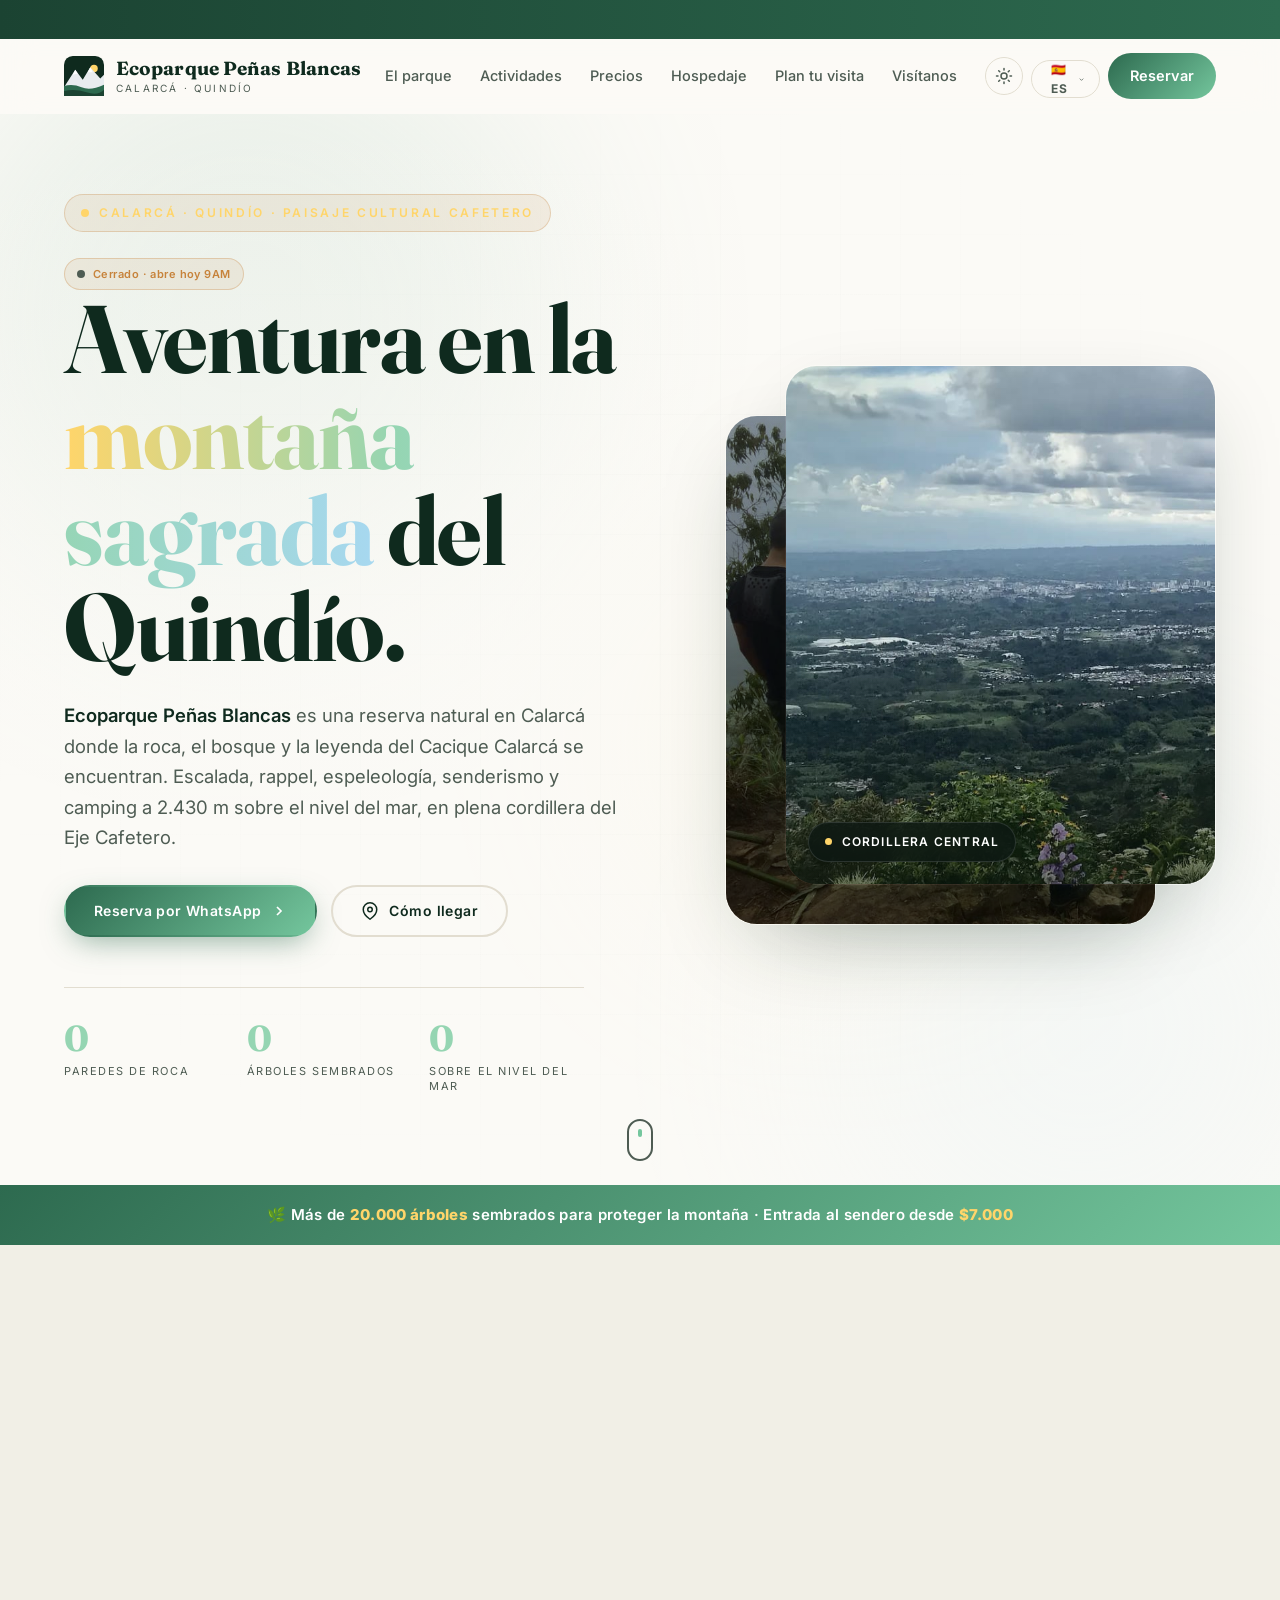
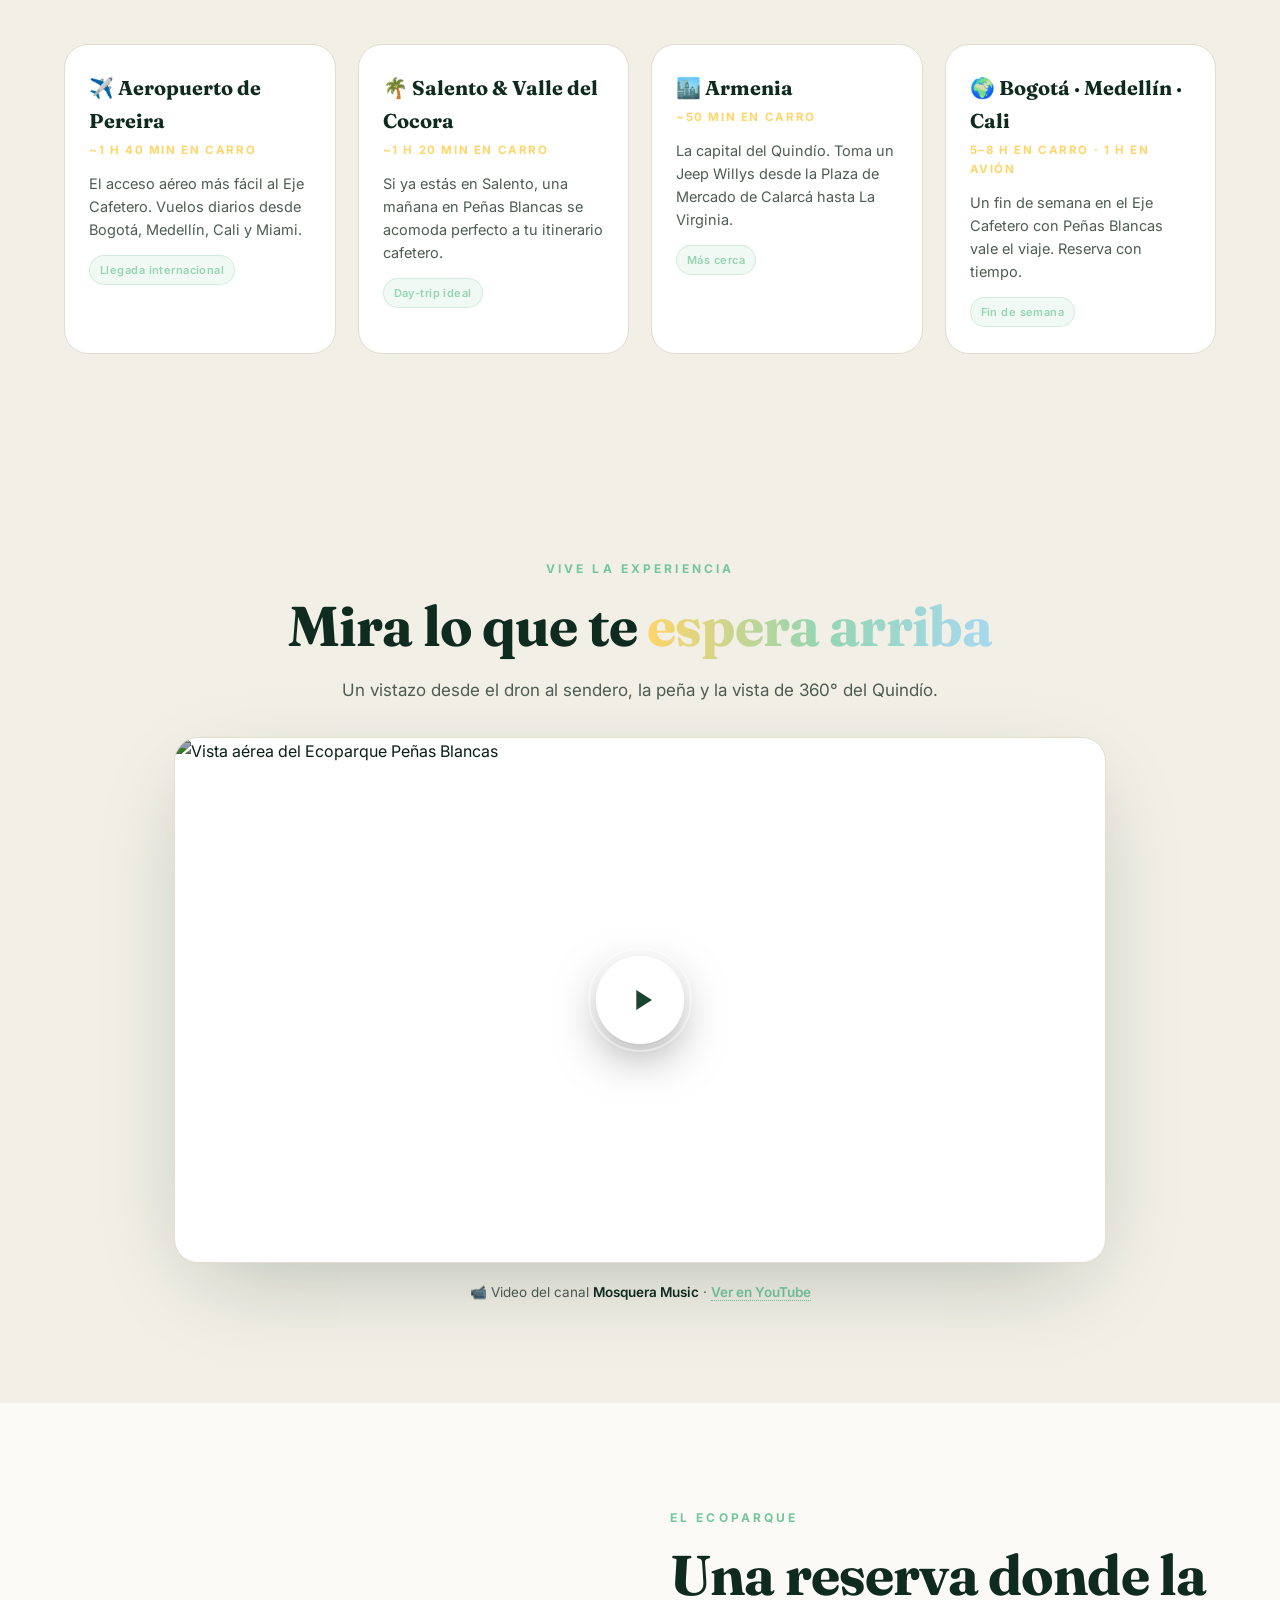
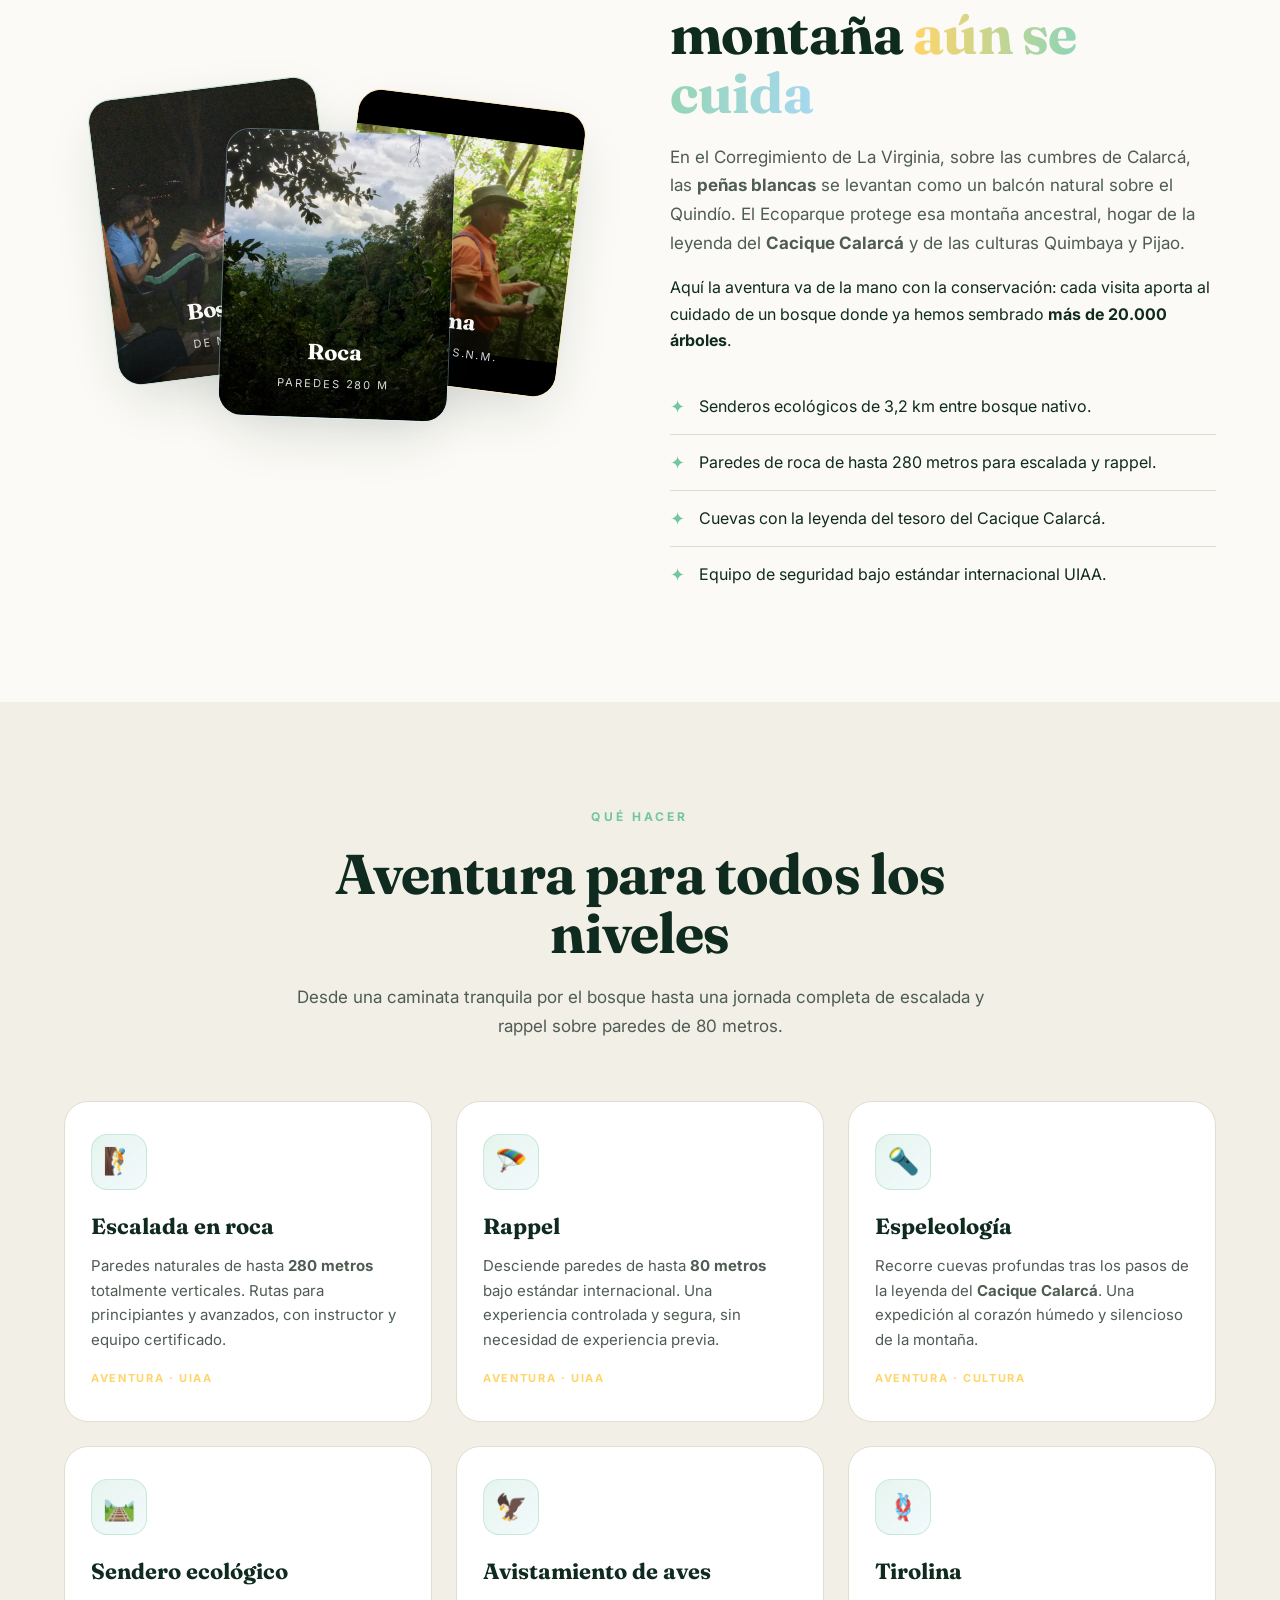
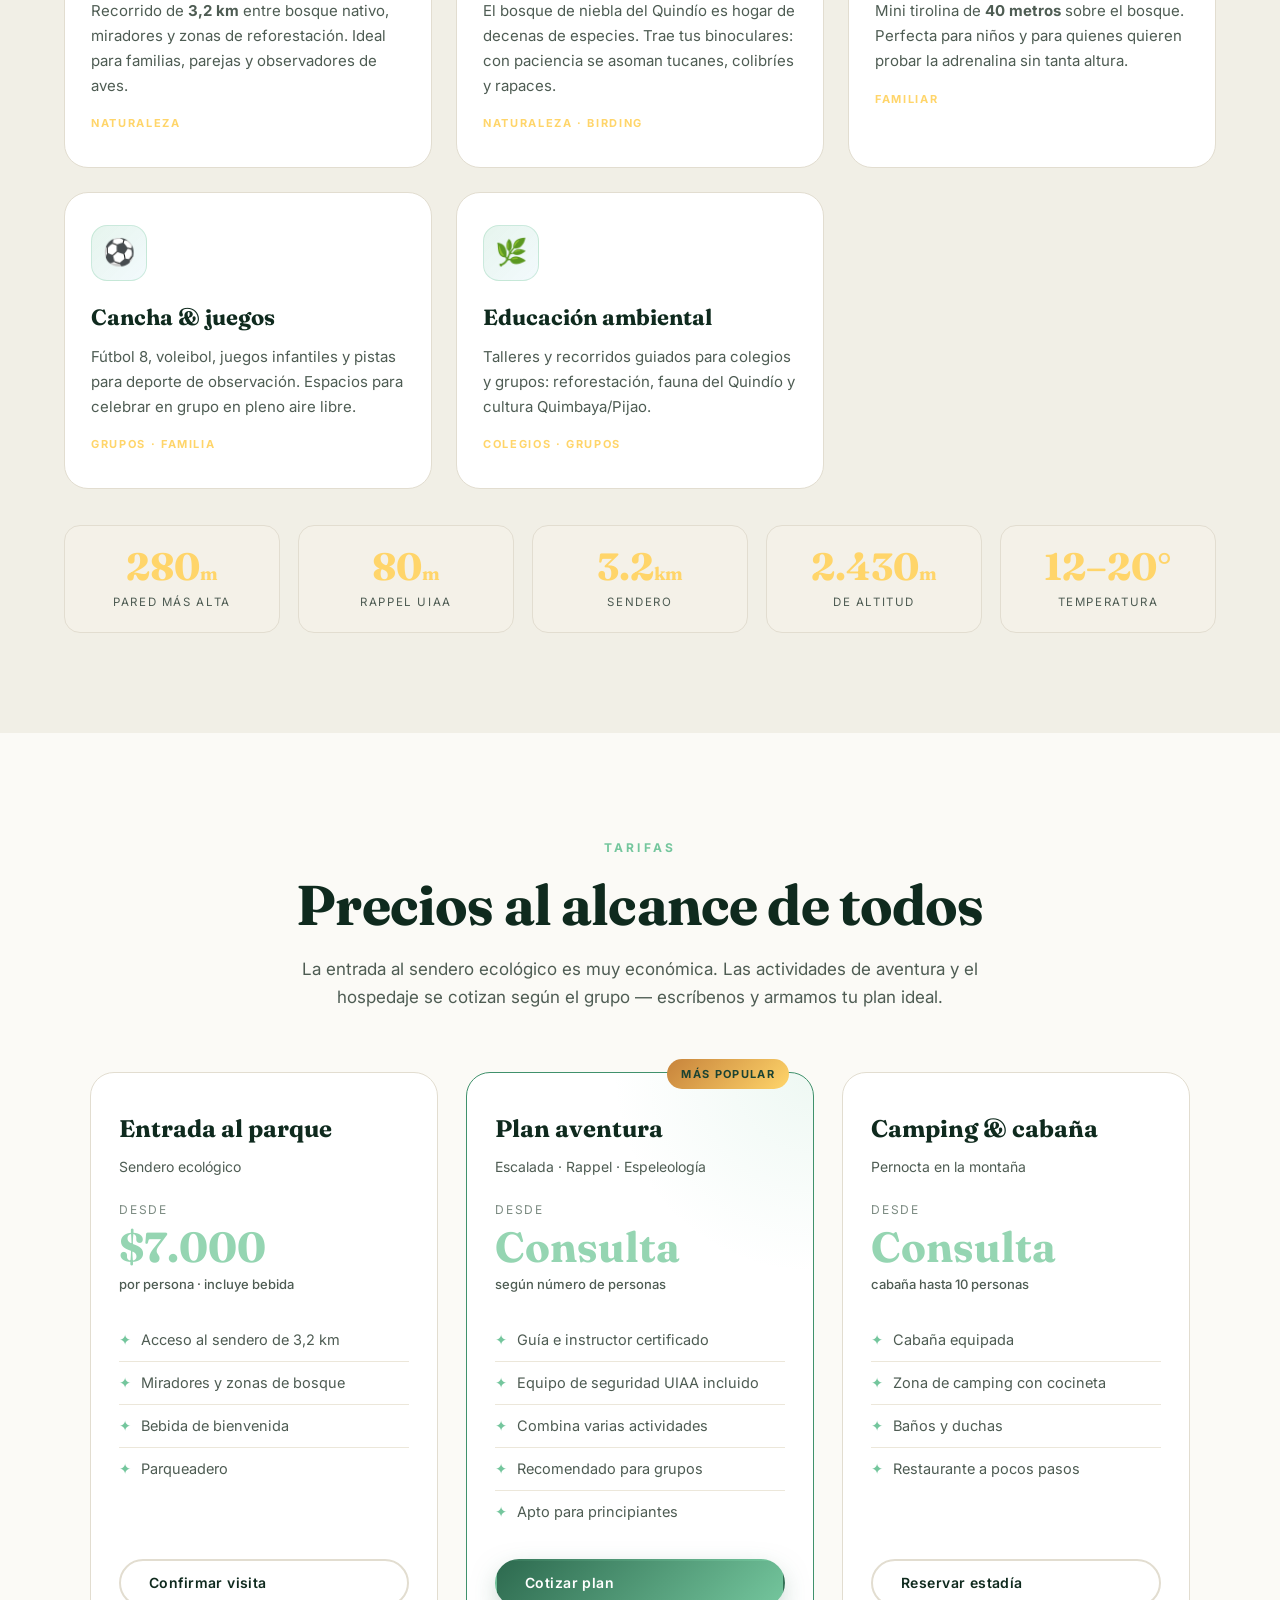
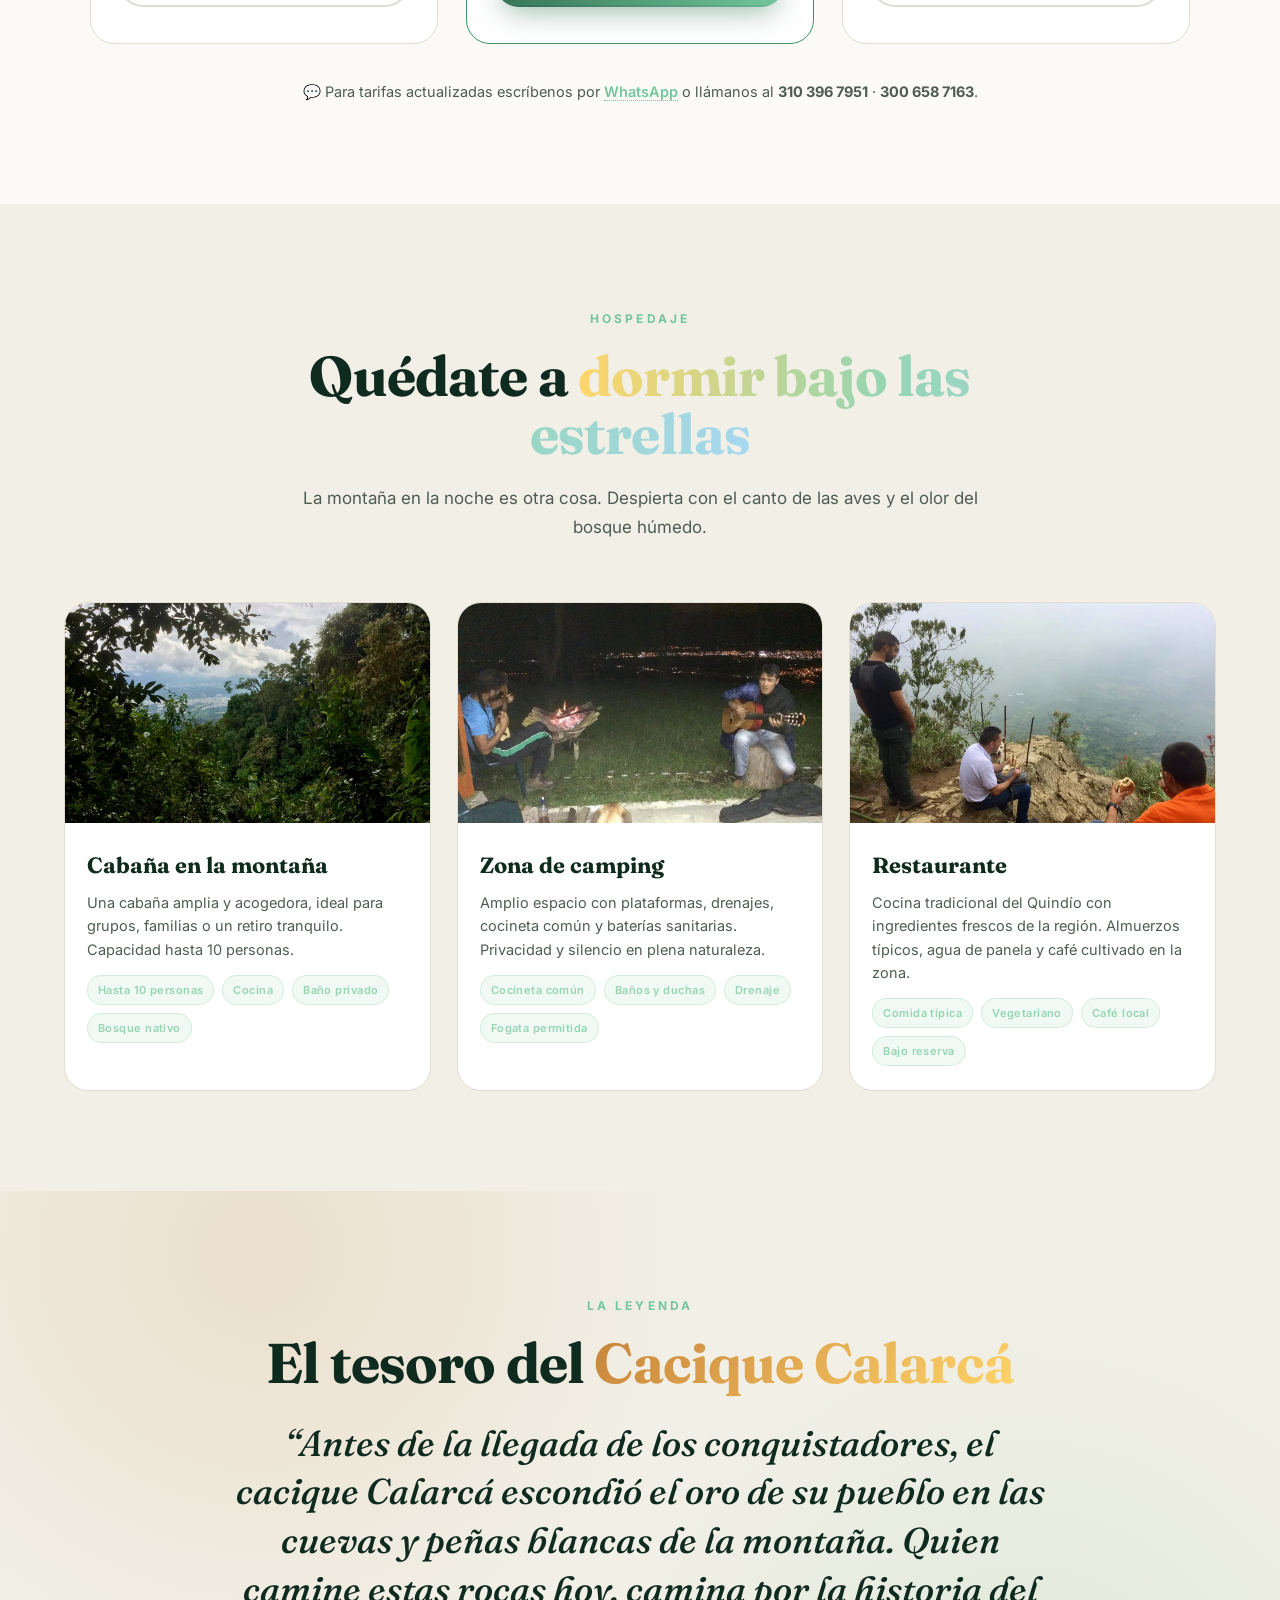
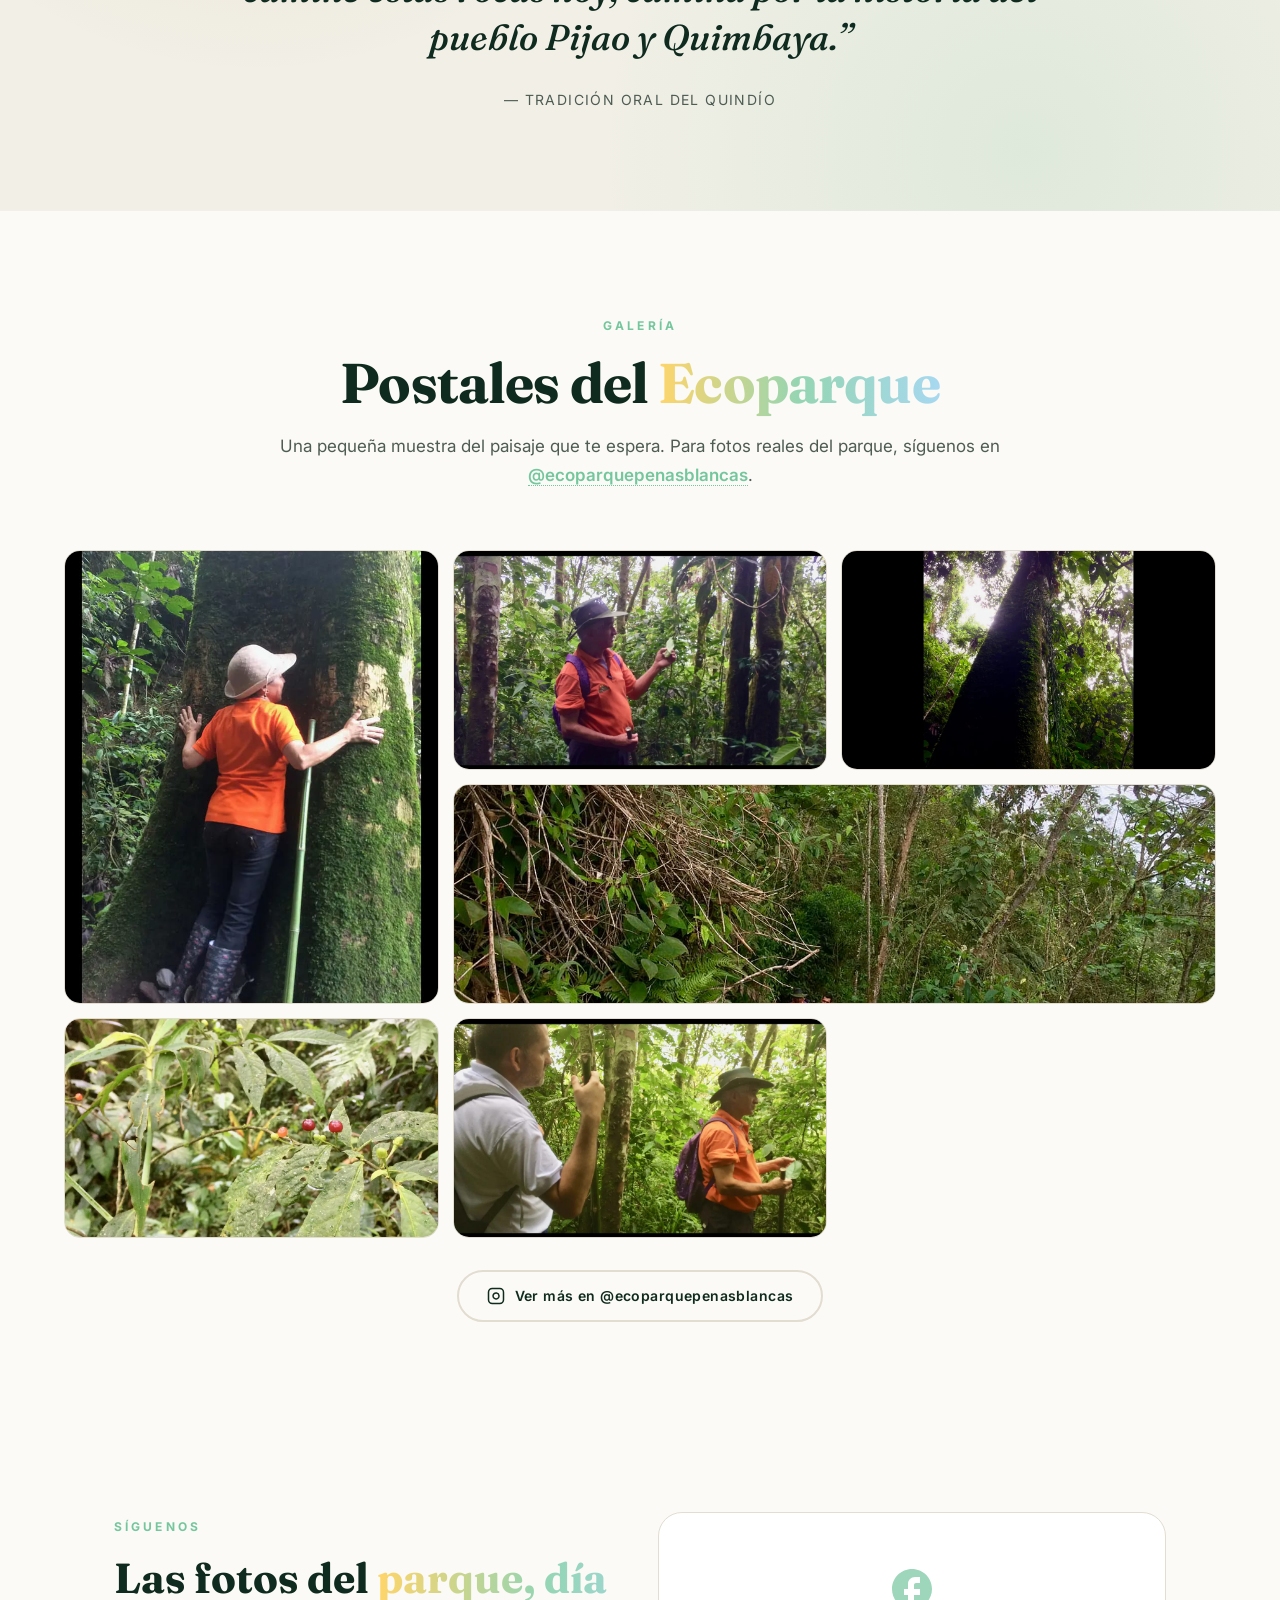
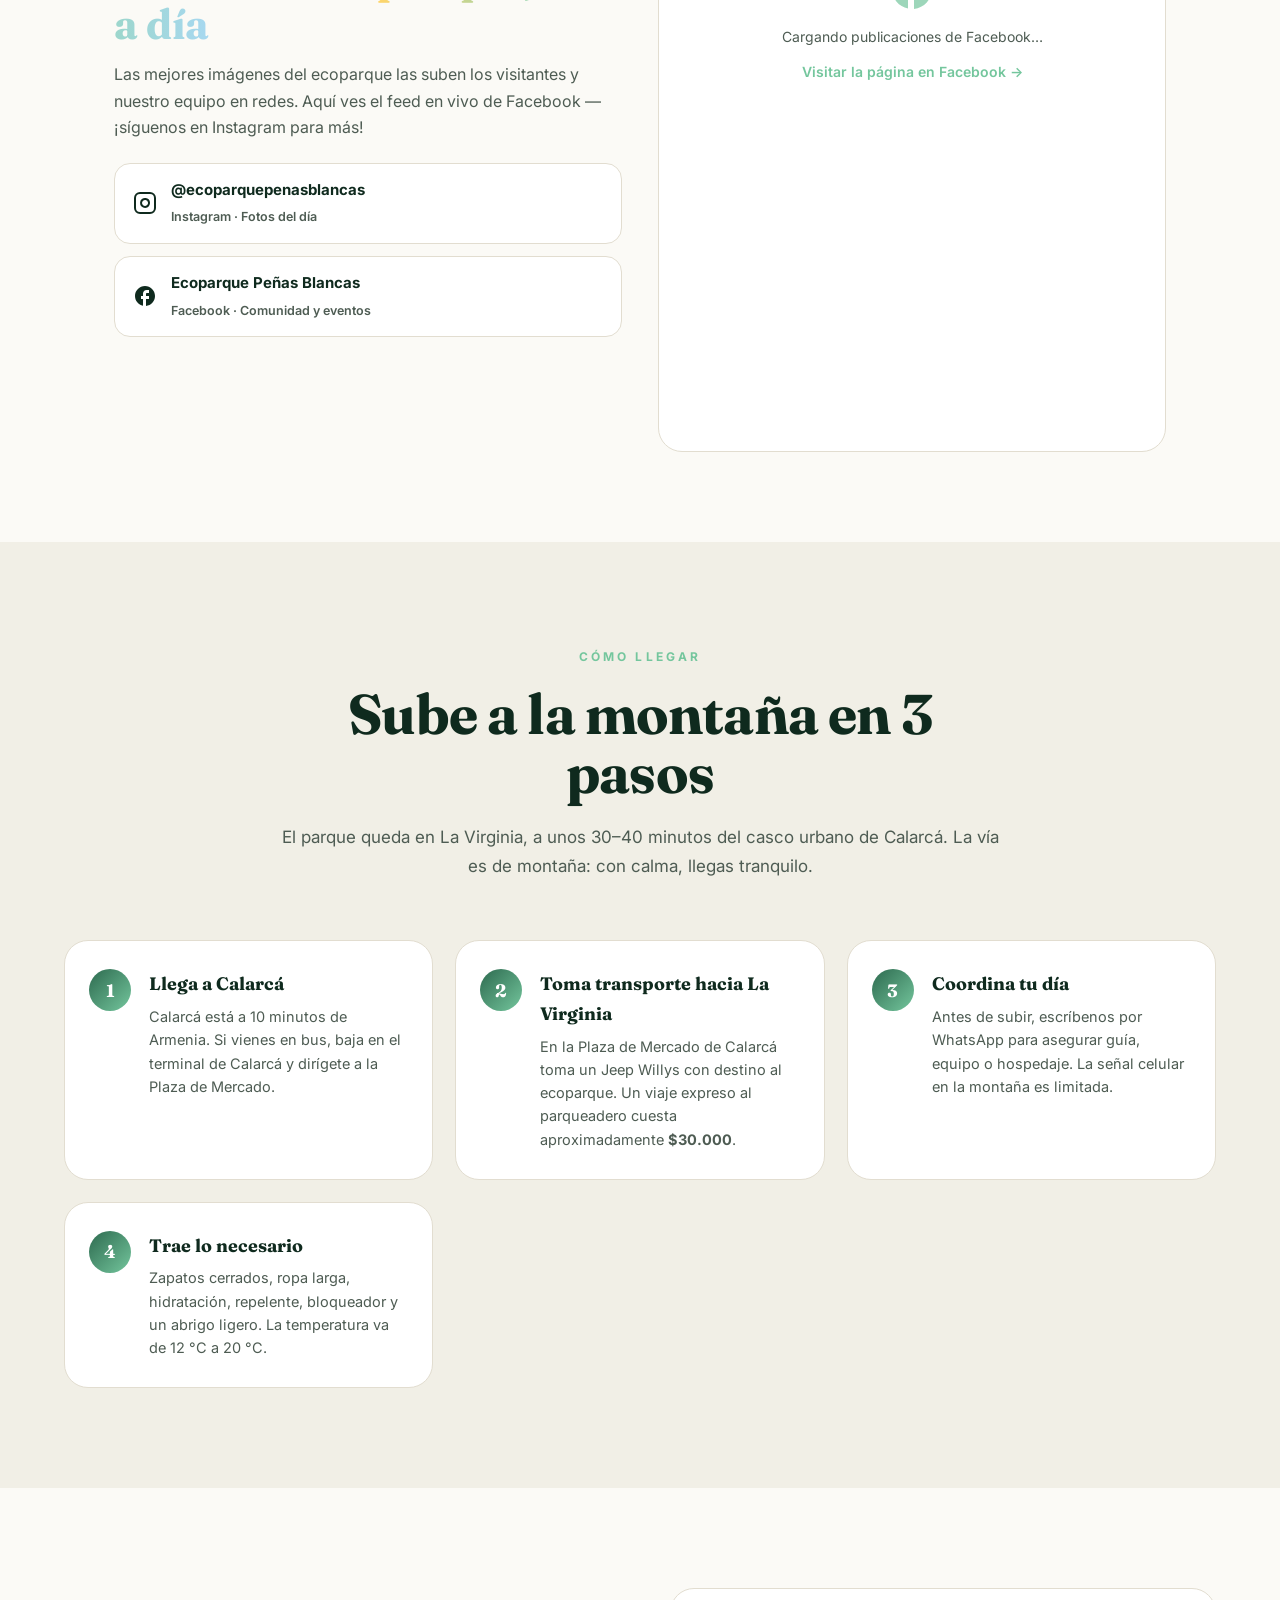
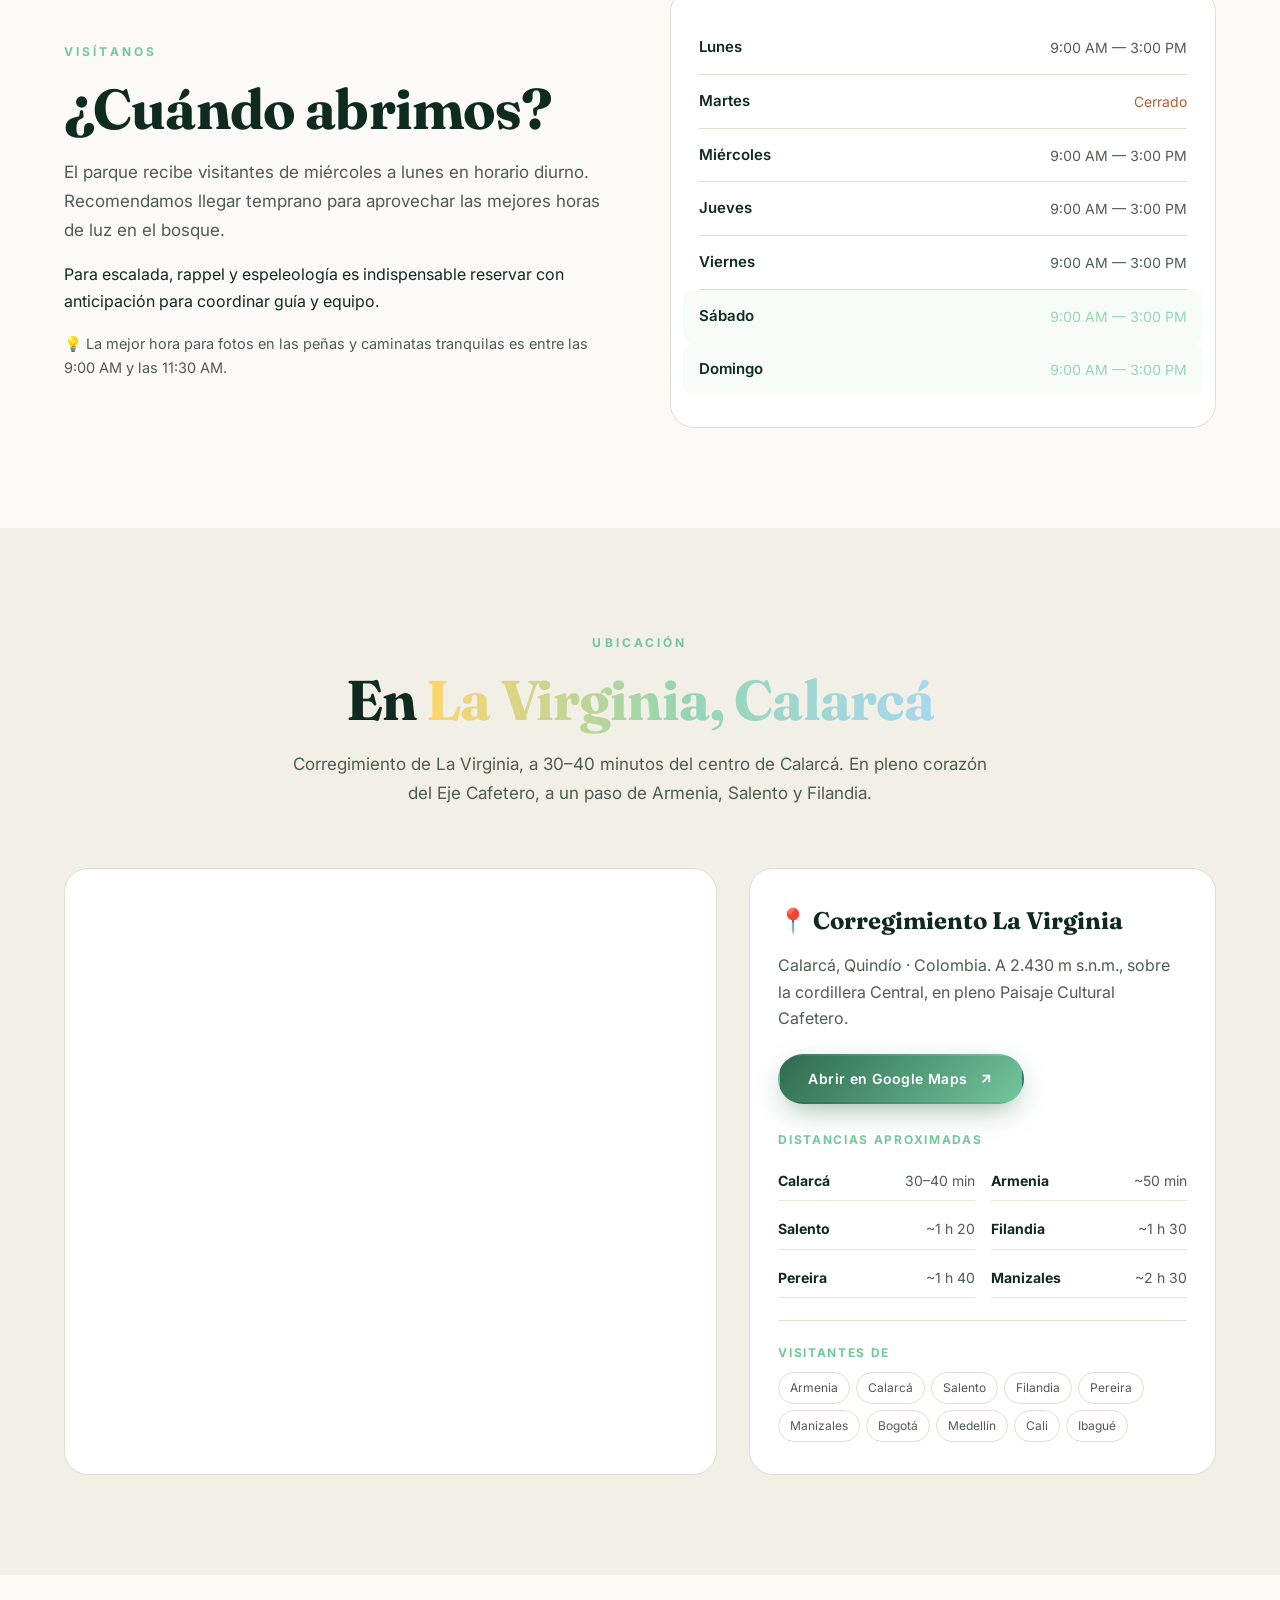
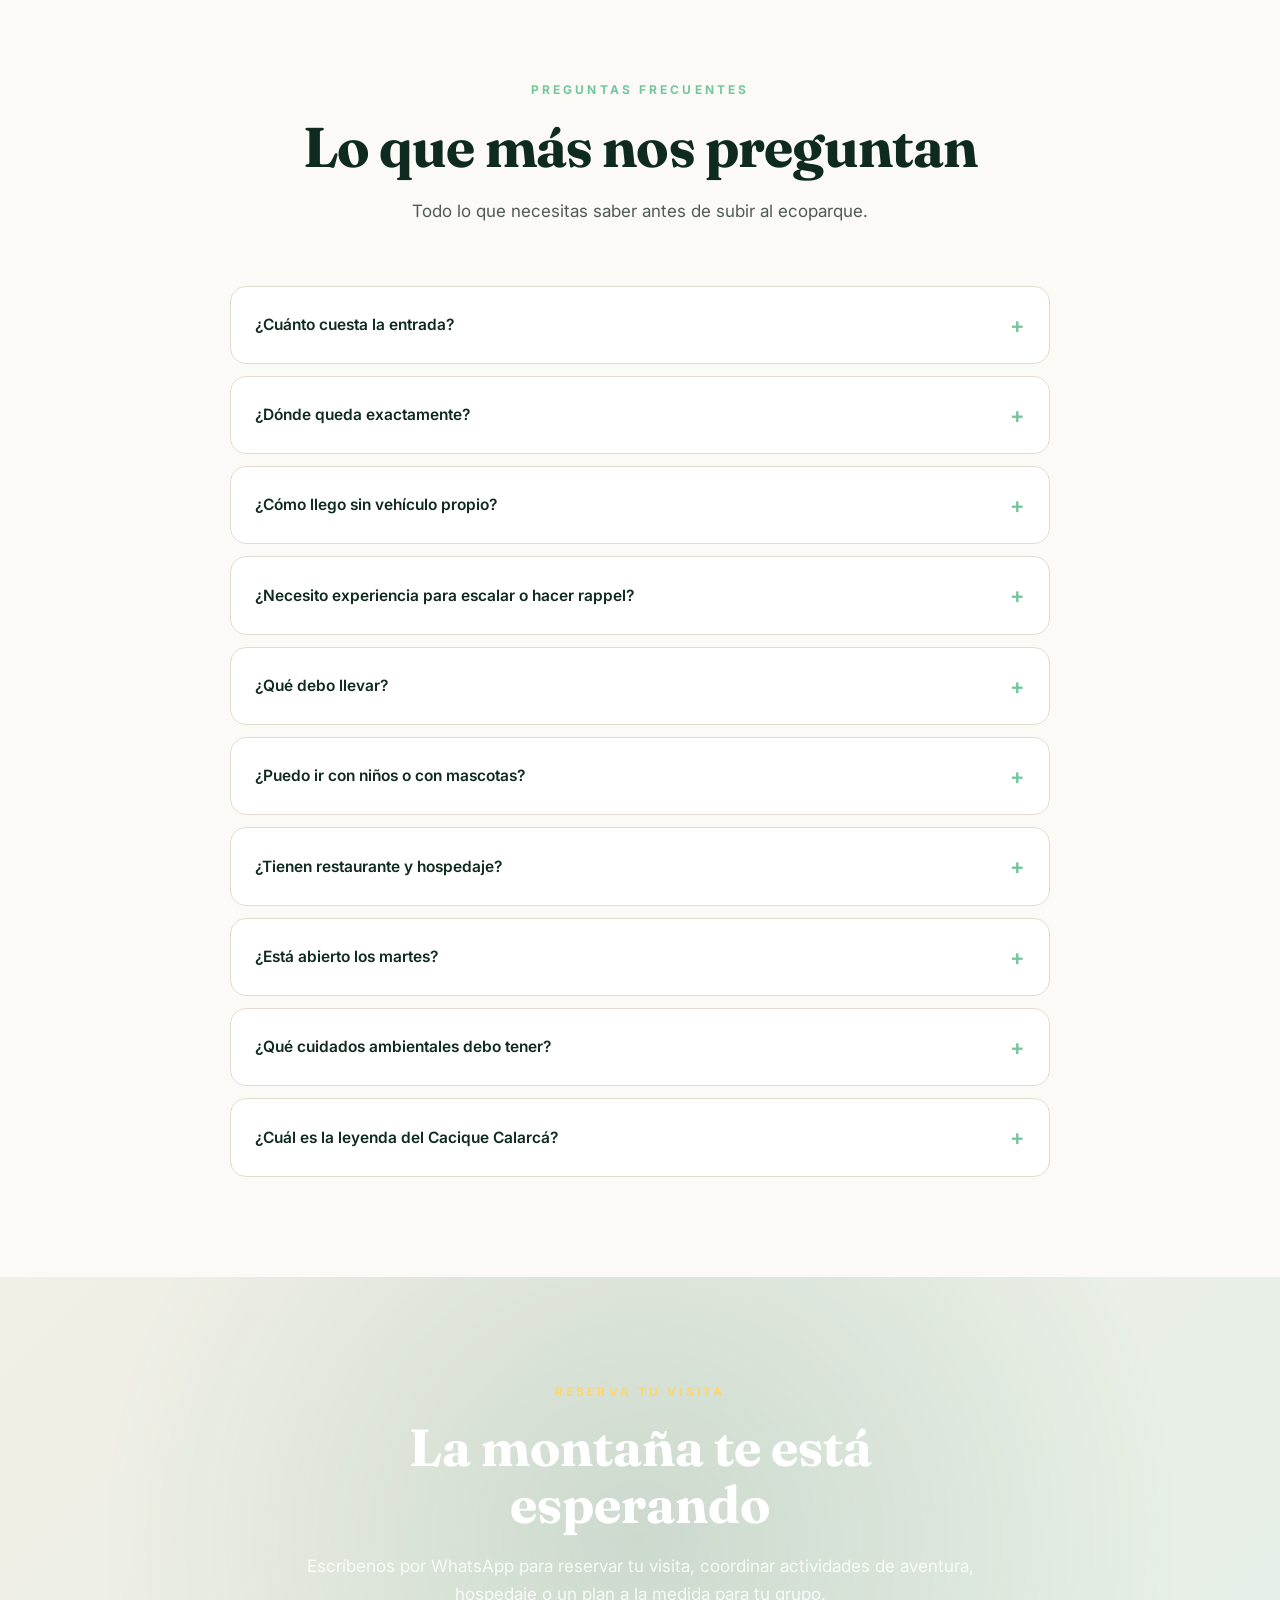
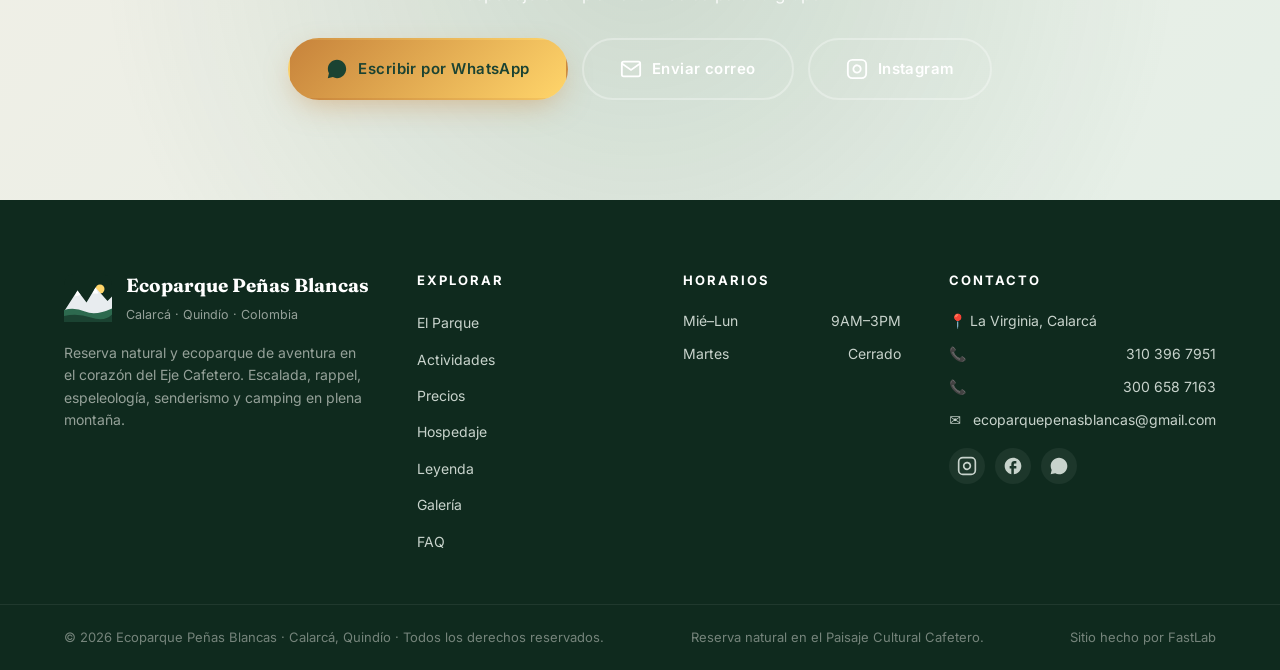
==== commit 36e44b20: "Crédito: sitio hecho por FastLab (fastlabstudio.com)" ====
--- a/index.html
+++ b/index.html
@@ -1166,6 +1166,7 @@
         <div class="container">
             <p>© <span id="year"></span> Ecoparque Peñas Blancas · Calarcá, Quindío · Todos los derechos reservados.</p>
             <p class="footer__credit">Reserva natural en el Paisaje Cultural Cafetero.</p>
+            <p class="footer__credit">Sitio hecho por <a href="https://fastlabstudio.com/es" target="_blank" rel="noopener">FastLab</a></p>
         </div>
     </div>
 </footer>
